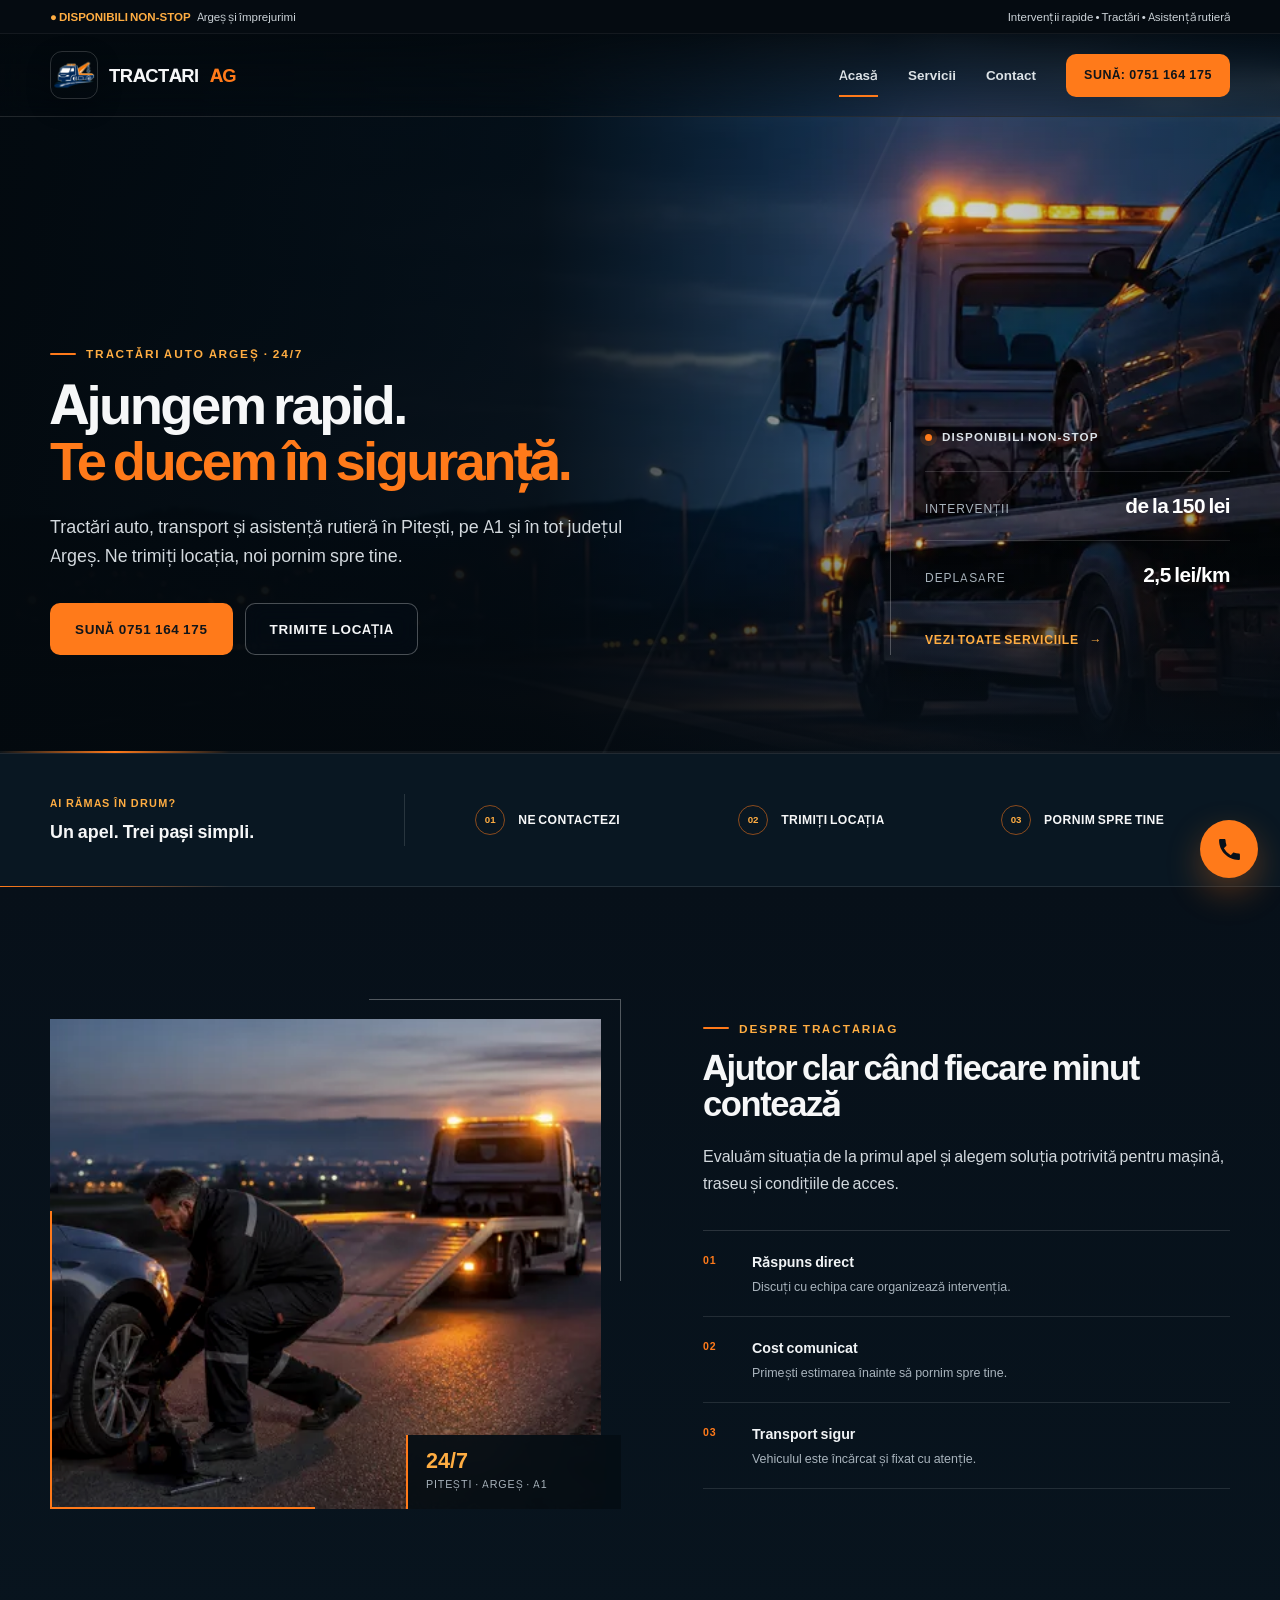
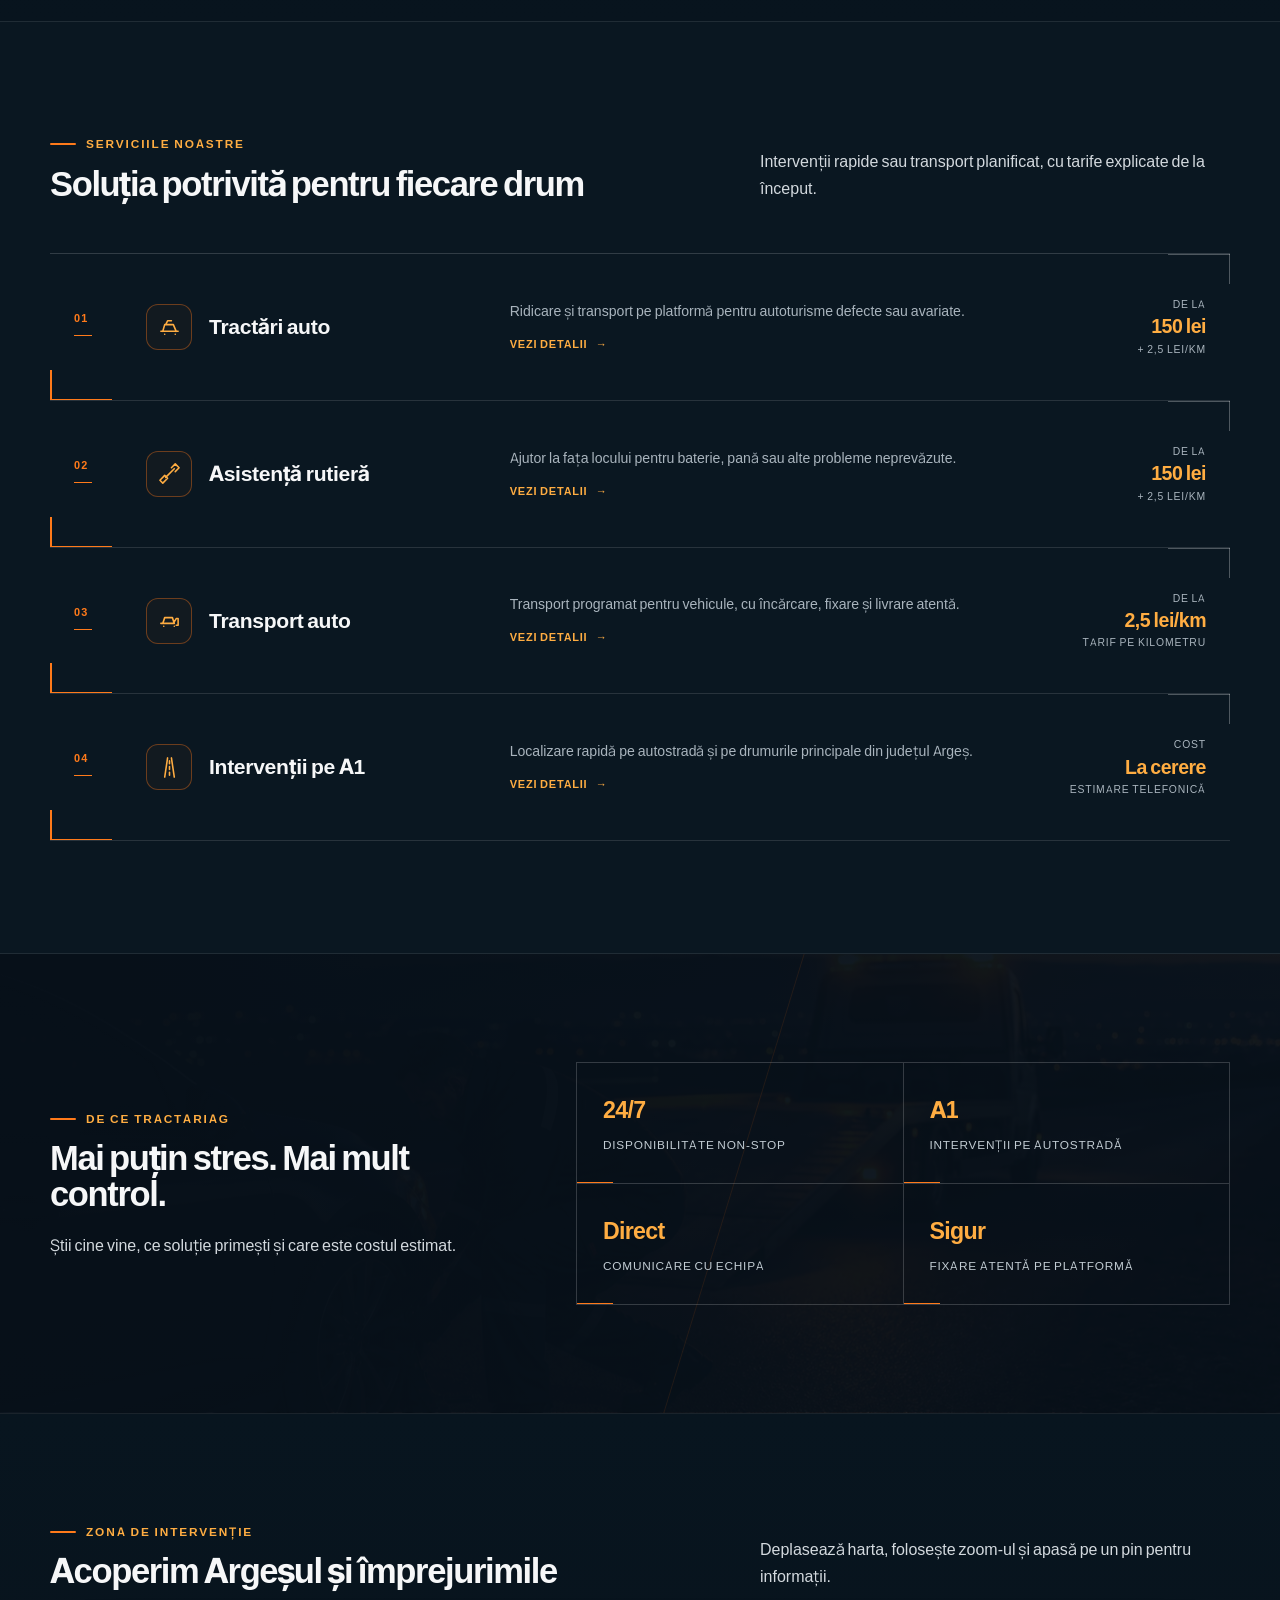
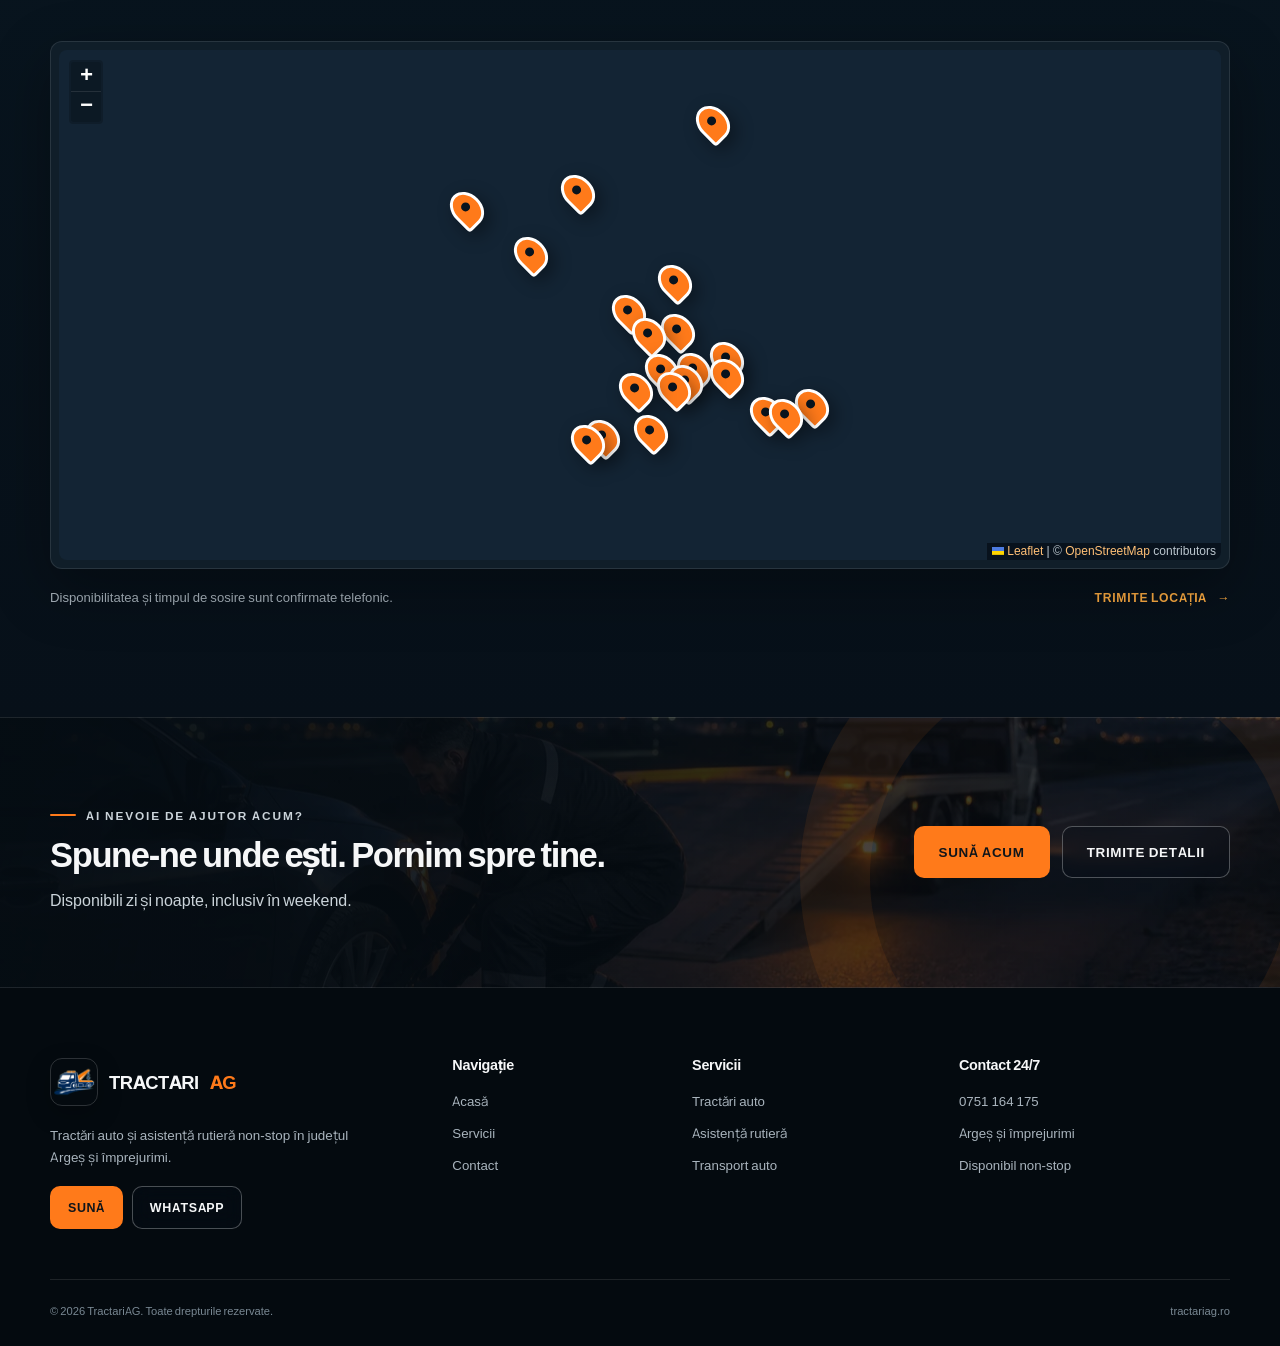
==== index.html @ c9291d50 "Improve favicon browser compatibility" ====
<!DOCTYPE html>
<html lang="ro">
  <head>
    <meta charset="utf-8" />
    <meta name="viewport" content="width=device-width,initial-scale=1" />
    <title>Tractări Auto Argeș 24/7 | TractariAG</title>
    <meta
      name="description"
      content="Tractări auto și asistență rutieră 24/7 în Pitești, județul Argeș și pe A1. Sună direct la 0751 164 175 pentru intervenție rapidă."
    />
    <link rel="canonical" href="https://tractariag.ro/" />
    <meta name="theme-color" content="#071019" />
    <meta property="og:type" content="website" />
    <meta property="og:locale" content="ro_RO" />
    <meta
      property="og:title"
      content="TractariAG — Tractări auto în Argeș, 24/7"
    />
    <meta
      property="og:description"
      content="Asistență rutieră, tractări și transport auto în Argeș și împrejurimi."
    />
    <meta property="og:url" content="https://tractariag.ro/" />
    <meta
      property="og:image"
      content="https://tractariag.ro/assets/images/hero.webp"
    />
    <link rel="icon" href="./logo/favicon.ico?v=20260807" type="image/x-icon" sizes="any" />
    <link rel="shortcut icon" href="./logo/favicon.ico?v=20260807" type="image/x-icon" />
    <link rel="icon" href="./logo/favicon-96x96.png?v=20260807" type="image/png" sizes="96x96" />
    <link rel="apple-touch-icon" href="./logo/apple-touch-icon.png?v=20260807" sizes="180x180" />
    <link rel="manifest" href="logo/site.webmanifest" />
    <link
      rel="preload"
      as="image"
    href="assets/images/hero.webp"
    media="(min-width: 861px)"
    type="image/webp"
  />
  <link rel="preload" as="image" href="assets/images/hero-960.webp" media="(max-width: 860px)" type="image/webp" />
    <link rel="stylesheet" href="assets/vendor/leaflet.css" />
    <link rel="stylesheet" href="assets/css/style.min.css?v=20260807-2" />
    <script type="application/ld+json">
      {
        "@context": "https://schema.org",
        "@type": "LocalBusiness",
        "name": "TractariAG",
        "url": "https://tractariag.ro/",
        "logo": {
          "@type": "ImageObject",
          "url": "https://tractariag.ro/logo/web-app-manifest-512x512.png",
          "contentUrl": "https://tractariag.ro/logo/web-app-manifest-512x512.png",
          "width": 512,
          "height": 512
        },
        "telephone": "+40751164175",
        "image": "https://tractariag.ro/assets/images/hero.webp",
        "description": "Servicii de tractări auto și asistență rutieră disponibile non-stop în județul Argeș și împrejurimi.",
        "areaServed": [
          { "@type": "AdministrativeArea", "name": "Județul Argeș" },
          { "@type": "City", "name": "Pitești" }
        ],
        "openingHours": "Mo-Su 00:00-23:59",
        "priceRange": "lei-lei lei"
      }
    </script>
  </head>
  <body class="home-redesign">
    <a class="skip-link" href="#main">Sari la conținut</a>
    <div class="topbar">
      <div class="container">
        <span
          ><strong>● DISPONIBILI NON-STOP</strong> &nbsp; Argeș și
          împrejurimi</span
        ><span class="topbar-extra"
          >Intervenții rapide • Tractări • Asistență rutieră</span
        >
      </div>
    </div>
    <header class="site-header">
      <div class="container header-inner">
        <a class="brand" href="index.html" aria-label="TractariAG - Acasă"
          ><img class="brand-logo" src="logo/favicon-96x96.png" alt="" width="48" height="48" />Tractari<span class="accent">AG</span></a
        >
        <button
          class="menu-toggle"
          type="button"
          aria-label="Deschide meniul"
          aria-controls="main-nav"
          aria-expanded="false"
        >
          <span></span><span></span><span></span>
        </button>
        <nav class="site-nav" id="main-nav" aria-label="Navigație principală">
          <div class="mobile-nav-intro"><span>Meniu principal</span><strong><i></i> Disponibili 24/7</strong></div>
          <a class="nav-link" href="index.html" aria-current="page"><span class="nav-index">01</span><span class="nav-copy"><span class="nav-label">Acasă</span><small>Intervenție rapidă, non-stop</small></span><span class="nav-arrow" aria-hidden="true">→</span></a
          ><a class="nav-link" href="servicii.html"><span class="nav-index">02</span><span class="nav-copy"><span class="nav-label">Servicii</span><small>Tractare, asistență și transport</small></span><span class="nav-arrow" aria-hidden="true">→</span></a
          ><a class="nav-link" href="contact.html"><span class="nav-index">03</span><span class="nav-copy"><span class="nav-label">Contact</span><small>Apel direct sau WhatsApp</small></span><span class="nav-arrow" aria-hidden="true">→</span></a
          ><a class="btn btn-small" href="tel:+40751164175"
            >Sună: 0751&nbsp;164&nbsp;175</a
          >
        </nav>
      </div>
    </header>
    <main id="main">
      <section class="home-hero">
        <div class="container home-hero-grid">
          <div class="home-hero-copy" data-reveal>
            <p class="eyebrow">Tractări auto Argeș · 24/7</p>
            <h1>Ajungem rapid. <span>Te ducem în siguranță.</span></h1>
            <p class="lead">
              Tractări auto, transport și asistență rutieră în Pitești, pe A1
              și în tot județul Argeș. Ne trimiți locația, noi pornim spre tine.
            </p>
            <div class="hero-actions">
              <a class="btn" href="tel:+40751164175">Sună 0751 164 175</a>
              <a
                class="btn btn-outline"
                href="https://wa.me/40751164175?text=Bun%C4%83%20ziua%2C%20am%20nevoie%20de%20asisten%C8%9B%C4%83%20rutier%C4%83."
                target="_blank"
                rel="noopener"
                >Trimite locația</a
              >
            </div>
          </div>
          <aside class="home-hero-aside" aria-label="Disponibilitate și tarife" data-reveal>
            <p class="svc-live"><span></span>Disponibili non-stop</p>
            <div class="svc-hero-rate"><span>Intervenții</span><strong>de la 150 lei</strong></div>
            <div class="svc-hero-rate"><span>Deplasare</span><strong>2,5 lei/km</strong></div>
            <a class="svc-location-link" href="servicii.html">Vezi toate serviciile <span aria-hidden="true">→</span></a>
          </aside>
        </div>
        <div class="svc-hero-track" aria-hidden="true"><span></span></div>
      </section>

      <section class="home-flow" aria-label="Cum soliciți intervenția">
        <div class="container home-flow-grid" data-reveal>
          <div class="home-flow-intro"><span>Ai rămas în drum?</span><strong>Un apel. Trei pași simpli.</strong></div>
          <ol>
            <li><span>01</span><strong>Ne contactezi</strong></li>
            <li><span>02</span><strong>Trimiți locația</strong></li>
            <li><span>03</span><strong>Pornim spre tine</strong></li>
          </ol>
        </div>
      </section>

      <section class="section home-intro" aria-labelledby="home-intro-title">
        <div class="container home-intro-grid">
          <figure class="home-intro-media" data-reveal>
            <picture>
              <source media="(max-width:700px)" srcset="assets/images/asistenta-640.webp" />
              <img src="assets/images/asistenta.webp" alt="Intervenție de asistență rutieră lângă o platformă auto" width="1280" height="720" loading="lazy" />
            </picture>
            <figcaption><strong>24/7</strong><span>Pitești · Argeș · A1</span></figcaption>
          </figure>
          <div class="home-intro-copy" data-reveal>
            <p class="eyebrow">Despre TractariAG</p>
            <h2 id="home-intro-title">Ajutor clar când fiecare minut contează</h2>
            <p class="lead">
              Evaluăm situația de la primul apel și alegem soluția potrivită
              pentru mașină, traseu și condițiile de acces.
            </p>
            <ul class="home-benefits">
              <li><span>01</span><p><strong>Răspuns direct</strong>Discuți cu echipa care organizează intervenția.</p></li>
              <li><span>02</span><p><strong>Cost comunicat</strong>Primești estimarea înainte să pornim spre tine.</p></li>
              <li><span>03</span><p><strong>Transport sigur</strong>Vehiculul este încărcat și fixat cu atenție.</p></li>
            </ul>
          </div>
        </div>
      </section>

      <section class="section home-services" aria-labelledby="home-services-title">
        <div class="container">
          <header class="svc-section-head" data-reveal>
            <div><p class="eyebrow">Serviciile noastre</p><h2 id="home-services-title">Soluția potrivită pentru fiecare drum</h2></div>
            <p class="lead">Intervenții rapide sau transport planificat, cu tarife explicate de la început.</p>
          </header>
          <div class="svc-list">
            <article class="svc-item home-service-item" data-reveal>
              <span class="svc-index">01</span>
              <div class="svc-title"><span class="svc-icon" aria-hidden="true"><svg viewBox="0 0 24 24"><path d="M3 16h18M5 16l2-7h9l3 7M8 9l2-4h4M7 19h.01M18 19h.01" /></svg></span><h3>Tractări auto</h3></div>
              <div class="svc-details"><p>Ridicare și transport pe platformă pentru autoturisme defecte sau avariate.</p><a class="home-service-link" href="servicii.html#tractari">Vezi detalii <span aria-hidden="true">→</span></a></div>
              <div class="svc-price"><span>de la</span><strong>150 lei</strong><small>+ 2,5 lei/km</small></div>
            </article>
            <article class="svc-item home-service-item" data-reveal>
              <span class="svc-index">02</span>
              <div class="svc-title"><span class="svc-icon" aria-hidden="true"><svg viewBox="0 0 24 24"><path d="m14 6 4-4 4 4-4 4M17 7 8 16M7 14l3 3-5 5-3-3 5-5Z" /></svg></span><h3>Asistență rutieră</h3></div>
              <div class="svc-details"><p>Ajutor la fața locului pentru baterie, pană sau alte probleme neprevăzute.</p><a class="home-service-link" href="servicii.html#asistenta">Vezi detalii <span aria-hidden="true">→</span></a></div>
              <div class="svc-price"><span>de la</span><strong>150 lei</strong><small>+ 2,5 lei/km</small></div>
            </article>
            <article class="svc-item home-service-item" data-reveal>
              <span class="svc-index">03</span>
              <div class="svc-title"><span class="svc-icon" aria-hidden="true"><svg viewBox="0 0 24 24"><path d="M3 15h13l3-5h2v7h-2M6 18h.01M17 18h.01M5 15l2-6h8l2 6" /></svg></span><h3>Transport auto</h3></div>
              <div class="svc-details"><p>Transport programat pentru vehicule, cu încărcare, fixare și livrare atentă.</p><a class="home-service-link" href="servicii.html#transport">Vezi detalii <span aria-hidden="true">→</span></a></div>
              <div class="svc-price"><span>de la</span><strong>2,5 lei/km</strong><small>tarif pe kilometru</small></div>
            </article>
            <article class="svc-item home-service-item" data-reveal>
              <span class="svc-index">04</span>
              <div class="svc-title"><span class="svc-icon" aria-hidden="true"><svg viewBox="0 0 24 24"><path d="M7 22 10 2M17 22 14 2M12 5v3M12 11v3M12 17v3" /></svg></span><h3>Intervenții pe A1</h3></div>
              <div class="svc-details"><p>Localizare rapidă pe autostradă și pe drumurile principale din județul Argeș.</p><a class="home-service-link" href="servicii.html">Vezi detalii <span aria-hidden="true">→</span></a></div>
              <div class="svc-price"><span>cost</span><strong>La cerere</strong><small>estimare telefonică</small></div>
            </article>
          </div>
        </div>
      </section>

      <section class="section home-proof" aria-labelledby="home-proof-title">
        <div class="container home-proof-grid">
          <div data-reveal><p class="eyebrow">De ce TractariAG</p><h2 id="home-proof-title">Mai puțin stres. Mai mult control.</h2><p class="lead">Știi cine vine, ce soluție primești și care este costul estimat.</p></div>
          <dl class="home-proof-list" data-reveal>
            <div><dt>24/7</dt><dd>Disponibilitate non-stop</dd></div>
            <div><dt>A1</dt><dd>Intervenții pe autostradă</dd></div>
            <div><dt>Direct</dt><dd>Comunicare cu echipa</dd></div>
            <div><dt>Sigur</dt><dd>Fixare atentă pe platformă</dd></div>
          </dl>
        </div>
      </section>

      <section class="section home-map" aria-labelledby="home-map-title">
        <div class="container map-wrap">
          <header class="svc-section-head" data-reveal>
            <div><p class="eyebrow">Zona de intervenție</p><h2 id="home-map-title">Acoperim Argeșul și împrejurimile</h2></div>
            <p class="lead">Deplasează harta, folosește zoom-ul și apasă pe un pin pentru informații.</p>
          </header>
          <div class="map-shell" data-reveal><section id="service-map" aria-label="Hartă interactivă cu zonele de intervenție"></section></div>
          <div class="map-note"><span>Disponibilitatea și timpul de sosire sunt confirmate telefonic.</span><a class="svc-text-link" href="contact.html">Trimite locația <span aria-hidden="true">→</span></a></div>
        </div>
      </section>

      <section class="cta home-cta">
        <div class="container cta-inner">
          <div><p class="eyebrow">Ai nevoie de ajutor acum?</p><h2>Spune-ne unde ești. Pornim spre tine.</h2><p>Disponibili zi și noapte, inclusiv în weekend.</p></div>
          <div class="hero-actions"><a class="btn" href="tel:+40751164175">Sună acum</a><a class="btn btn-outline" href="contact.html">Trimite detalii</a></div>
        </div>
      </section>
    </main>
    <footer class="site-footer">
      <div class="container">
        <div class="footer-grid">
          <div class="footer-brand">
            <a class="brand" href="index.html"
              ><img class="brand-logo" src="logo/favicon-96x96.png" alt="" width="48" height="48" />Tractari<span class="accent">AG</span></a
            >
            <p>
              Tractări auto și asistență rutieră non-stop în județul Argeș și
              împrejurimi.
            </p>
            <div class="footer-actions">
              <a class="btn btn-small" href="tel:+40751164175">Sună</a
              ><a
                class="btn btn-small btn-outline"
                href="https://wa.me/40751164175"
                target="_blank"
                rel="noopener"
                >WhatsApp</a
              >
            </div>
          </div>
          <div>
            <h3 class="footer-title">Navigație</h3>
            <div class="footer-links">
              <a href="index.html">Acasă</a><a href="servicii.html">Servicii</a
              ><a href="contact.html">Contact</a>
            </div>
          </div>
          <div>
            <h3 class="footer-title">Servicii</h3>
            <div class="footer-links">
              <a href="servicii.html#tractari">Tractări auto</a
              ><a href="servicii.html#asistenta">Asistență rutieră</a
              ><a href="servicii.html#transport">Transport auto</a>
            </div>
          </div>
          <div>
            <h3 class="footer-title">Contact 24/7</h3>
            <div class="footer-links">
              <a href="tel:+40751164175">0751&nbsp;164&nbsp;175</a
              ><span>Argeș și împrejurimi</span><span>Disponibil non-stop</span>
            </div>
          </div>
        </div>
        <div class="footer-bottom">
          <span
            >© <span data-year></span> TractariAG. Toate drepturile
            rezervate.</span
          ><span>tractariag.ro</span>
        </div>
      </div>
    </footer>
    <a
      class="floating-call"
      href="tel:+40751164175"
      aria-label="Sună acum la TractariAG"
      ><svg viewBox="0 0 24 24" aria-hidden="true">
        <path
          d="M6.6 10.8a15.5 15.5 0 0 0 6.6 6.6l2.2-2.2c.3-.3.8-.4 1.2-.2 1.3.5 2.7.8 4.2.8.7 0 1.2.5 1.2 1.2v3.8c0 .7-.5 1.2-1.2 1.2C10.4 22 2 13.6 2 3.2 2 2.5 2.5 2 3.2 2H7c.7 0 1.2.5 1.2 1.2 0 1.5.3 2.9.8 4.2.1.4.1.9-.2 1.2l-2.2 2.2Z"
        /></svg
    ></a>
    <script src="assets/vendor/leaflet.js" defer></script>
    <script src="assets/js/main.min.js?v=20260807-2" defer></script>
    <script src="assets/js/map.min.js" defer></script>
  </body>
</html>
---- assets/css/style.min.css ----
@font-face{font-family:Manrope;src:url('../fonts/manrope-400.woff2') format('woff2');font-weight:400;font-style:normal;font-display:swap}@font-face{font-family:Manrope;src:url('../fonts/manrope-600.woff2') format('woff2');font-weight:600;font-style:normal;font-display:swap}@font-face{font-family:Manrope;src:url('../fonts/manrope-700.woff2') format('woff2');font-weight:700;font-style:normal;font-display:swap}@font-face{font-family:'Barlow Condensed';src:url('../fonts/barlow-condensed-700.woff2') format('woff2');font-weight:700;font-style:normal;font-display:swap}@font-face{font-family:Archivo;src:url('../fonts/archivo-700.woff2') format('woff2');font-weight:700;font-style:normal;font-display:swap}@font-face{font-family:'Inter Tight';src:url('../fonts/inter-tight-700.woff2') format('woff2');font-weight:700;font-style:normal;font-display:swap}:root{--bg:#071019;--bg-soft:#0b1722;--surface:#101f2c;--surface-2:#142837;--text:#f6f7f8;--muted:#a9b4bd;--line:rgba(255,255,255,.1);--accent:#ff7a1a;--accent-2:#ffad42;--success:#34c782;--shadow:0 20px 60px rgba(0,0,0,.32);--radius:18px;--container:min(1180px,calc(100% - 40px))}*{box-sizing:border-box}html{scroll-behavior:smooth}body{margin:0;background:var(--bg);color:var(--text);font-family:Manrope,Arial,sans-serif;line-height:1.65;-webkit-font-smoothing:antialiased;overflow-x:hidden}::selection{background:var(--accent);color:#090b0d}body::before{content:"";position:fixed;inset:0;pointer-events:none;z-index:-1;background:radial-gradient(circle at 15% 15%,rgba(255,122,26,.055),transparent 27%),radial-gradient(circle at 85% 50%,rgba(30,112,164,.08),transparent 30%)}img{max-width:100%;display:block}a{color:inherit;text-decoration:none}button,input,select,textarea{font:inherit}a,button{-webkit-tap-highlight-color:transparent}:focus-visible{outline:3px solid var(--accent-2);outline-offset:4px}.skip-link{position:fixed;top:10px;left:10px;z-index:1000;background:var(--accent);color:#081019;padding:10px 16px;border-radius:8px;transform:translateY(-150%)}.skip-link:focus{transform:none}.container{width:var(--container);margin-inline:auto}.eyebrow{display:flex;align-items:center;gap:10px;color:var(--accent-2);font-size:.74rem;font-weight:700;letter-spacing:.16em;text-transform:uppercase;margin:0 0 12px}.eyebrow::before{content:"";width:26px;height:2px;background:var(--accent);border-radius:2px}h1,h2,h3{font-family:'Inter Tight',Manrope,Arial,sans-serif;text-transform:uppercase;line-height:1.03;letter-spacing:-.04em;margin:0;font-weight:700}h1{font-size:clamp(2.15rem,3.7vw,3.65rem);max-width:760px}h2{font-size:clamp(1.65rem,2.7vw,2.5rem)}h3{font-size:clamp(1.08rem,1.4vw,1.3rem);letter-spacing:-.015em}p{margin:0}.lead{font-size:clamp(1rem,1.4vw,1.16rem);color:#d3d9de;max-width:660px}.muted{color:var(--muted)}.accent{color:var(--accent)}.mt-20{margin-top:20px}.mt-22{margin-top:22px}.form-heading{font-size:1.9rem;margin-bottom:28px}.section{padding:108px 0;position:relative}.section.alt{background:linear-gradient(180deg,rgba(255,255,255,.025),rgba(255,255,255,.012));border-block:1px solid var(--line)}.section-head{display:flex;align-items:end;justify-content:space-between;gap:40px;margin-bottom:48px}.section-head .lead{max-width:480px}.btn{display:inline-flex;align-items:center;justify-content:center;gap:10px;min-height:52px;padding:0 24px;border:1px solid transparent;border-radius:10px;background:var(--accent);color:#10151a;font-size:.84rem;font-weight:800;text-transform:uppercase;letter-spacing:.05em;cursor:pointer;transition:transform .25s,box-shadow .25s,background .25s}.btn:hover{transform:translateY(-2px);background:#ff913e;box-shadow:0 13px 34px rgba(255,122,26,.2)}.btn-outline{background:rgba(7,16,25,.36);border-color:rgba(255,255,255,.28);color:var(--text);backdrop-filter:blur(10px)}.btn-outline:hover{background:rgba(255,255,255,.08);box-shadow:none}.btn-small{min-height:43px;padding:0 17px;font-size:.78rem}.topbar{height:34px;background:#050b11;border-bottom:1px solid rgba(255,255,255,.06);font-size:.72rem;color:#ccd3d8}.topbar .container{height:100%;display:flex;align-items:center;justify-content:space-between}.topbar strong{color:var(--accent-2)}.site-header{position:absolute;top:34px;left:0;right:0;z-index:100;border-bottom:1px solid rgba(255,255,255,.12);background:linear-gradient(180deg,rgba(3,9,14,.88),rgba(3,9,14,.3));backdrop-filter:blur(12px)}.site-header.is-scrolled{position:fixed;top:0;background:rgba(5,12,18,.95);box-shadow:0 12px 38px rgba(0,0,0,.3);animation:headerIn .25s ease both}@keyframes headerIn{from{transform:translateY(-12px);opacity:.7}to{transform:none;opacity:1}}.header-inner{height:82px;display:flex;align-items:center;justify-content:space-between;gap:24px}.brand{display:flex;align-items:center;gap:11px;font-family:'Inter Tight',Manrope,Arial,sans-serif;font-size:1.15rem;font-weight:700;letter-spacing:-.025em;text-transform:uppercase}.brand-logo{flex:0 0 48px;width:48px;height:48px;display:block;object-fit:cover;border:1px solid rgba(255,255,255,.16);border-radius:12px;box-shadow:0 8px 24px rgba(0,0,0,.24)}.site-nav{display:flex;align-items:center;gap:30px}.mobile-nav-intro,.nav-arrow,.nav-copy small,.nav-index{display:none}.site-nav>a:not(.btn){position:relative;color:#dce2e6;font-size:.84rem;font-weight:600}.site-nav>a:not(.btn)::after{content:"";position:absolute;left:0;right:100%;bottom:-11px;height:2px;background:var(--accent);transition:right .25s}.site-nav>a:hover::after,.site-nav>a[aria-current=page]::after{right:0}.menu-toggle{display:none;width:46px;height:46px;padding:0;border:1px solid var(--line);border-radius:12px;background:rgba(255,255,255,.04);cursor:pointer}.menu-toggle span{display:block;width:21px;height:2px;margin:5px auto;background:#fff;transition:.25s}.hero{min-height:760px;display:flex;align-items:center;padding:174px 0 100px;position:relative;isolation:isolate;background:#071019}.hero::before{content:"";position:absolute;inset:0;z-index:-2;background-image:linear-gradient(90deg,rgba(3,9,14,.98) 0,rgba(3,9,14,.84) 38%,rgba(3,9,14,.18) 74%,rgba(3,9,14,.5) 100%),linear-gradient(0deg,#071019 0,transparent 24%),image-set(url('../images/hero-960.webp') 1x,url('../images/hero.webp') 2x);background-size:cover;background-position:center}.hero::after{content:"";position:absolute;width:260px;height:260px;border:1px solid rgba(255,122,26,.09);border-radius:50%;left:-170px;top:230px;z-index:-1}@keyframes scanLine{0%,100%{transform:translateX(-24px);opacity:.25}50%{transform:translateX(24px);opacity:.75}}@keyframes slowPulse{50%{transform:scale(1.08);opacity:.6}}.hero-content{max-width:790px}.hero h1 span{display:block;color:var(--accent)}.hero .lead{margin:24px 0 32px}.hero-actions{display:flex;flex-wrap:wrap;gap:12px}.hero-facts{display:grid;grid-template-columns:repeat(3,max-content);gap:42px;margin-top:56px;padding-top:27px;border-top:1px solid rgba(255,255,255,.18)}.hero-fact strong{display:block;font-family:'Inter Tight',Manrope,Arial,sans-serif;font-size:1.3rem;line-height:1;color:#fff;font-weight:700;letter-spacing:-.03em}.hero-fact span{font-size:.73rem;color:var(--muted);text-transform:uppercase;letter-spacing:.08em}.floating-call{position:fixed;right:22px;bottom:22px;z-index:90;width:58px;height:58px;display:grid;place-items:center;padding:0;border-radius:50%;background:var(--accent);color:#071019;box-shadow:0 14px 35px rgba(255,122,26,.32);animation:callPulse 2.8s infinite}.floating-call::after{display:none}.floating-call svg{width:25px;fill:currentColor}@keyframes callPulse{0%,100%{box-shadow:0 14px 35px rgba(255,122,26,.37),0 0 0 0 rgba(255,122,26,.3)}50%{box-shadow:0 14px 35px rgba(255,122,26,.37),0 0 0 13px rgba(255,122,26,0)}}.quick-bar{position:relative;margin-top:-55px;z-index:5}.quick-grid{display:grid;grid-template-columns:1.25fr 1fr 1fr 1fr;background:var(--surface);border:1px solid var(--line);border-radius:var(--radius);box-shadow:var(--shadow);overflow:hidden}.quick-intro{padding:28px;background:linear-gradient(135deg,var(--accent),#ff9f3a);color:#0b1218}.quick-intro h2{font-size:1.35rem}.quick-intro p{font-size:.8rem;margin-top:5px;font-weight:600}.quick-item{padding:27px;border-left:1px solid var(--line);transition:background .25s}.quick-item:hover{background:rgba(255,255,255,.025)}.quick-item span{display:block;color:var(--accent-2);font-size:.72rem;font-weight:700;text-transform:uppercase;letter-spacing:.1em;margin-bottom:7px}.quick-item strong{font-size:.91rem}.split{display:grid;grid-template-columns:1fr 1fr;gap:70px;align-items:center}.media-frame{position:relative;border-radius:var(--radius);overflow:hidden;box-shadow:var(--shadow);border:1px solid var(--line)}.media-frame::after{content:"";position:absolute;inset:0;border:1px solid rgba(255,255,255,.08);border-radius:inherit;pointer-events:none}.media-frame img{width:100%;height:auto;aspect-ratio:3/2;object-fit:cover;transition:transform .8s ease}.media-frame:hover img{transform:scale(1.035)}.media-badge{position:absolute;right:18px;bottom:18px;padding:15px 18px;border-radius:13px;background:rgba(7,16,25,.9);border:1px solid var(--line);backdrop-filter:blur(10px)}.media-badge strong{display:block;color:var(--accent);font-size:1.4rem}.media-badge span{font-size:.72rem;color:var(--muted)}.feature-list{display:grid;gap:14px;margin:30px 0}.feature{display:flex;align-items:flex-start;gap:13px;color:#d8dfe3}.feature-icon{flex:0 0 28px;height:28px;display:grid;place-items:center;border-radius:8px;background:rgba(255,122,26,.13);color:var(--accent);font-weight:800}.cards{display:grid;grid-template-columns:1fr;gap:0;border-top:1px solid var(--line)}.card{position:relative;display:grid;grid-template-columns:56px minmax(180px,.7fr) 1fr auto;align-items:center;gap:24px;padding:28px 0;border:0;border-bottom:1px solid var(--line);border-radius:0;background:0 0;transition:border-color .45s cubic-bezier(.22,1,.36,1);overflow:visible}.card::before{content:"";position:absolute;left:0;right:auto;bottom:-1px;width:0;height:1px;background:linear-gradient(90deg,var(--accent),rgba(255,122,26,.12),transparent);transition:width .55s cubic-bezier(.22,1,.36,1)}.card::after{display:none}.card h3,.card-link{transition:color .4s cubic-bezier(.22,1,.36,1),transform .4s cubic-bezier(.22,1,.36,1)}.card-icon{width:46px;height:46px;display:grid;place-items:center;margin:0;border:1px solid rgba(255,122,26,.35);border-radius:50%;color:var(--accent);font-size:.76rem;font-weight:800;letter-spacing:.06em;transition:color .45s cubic-bezier(.22,1,.36,1),border-color .45s cubic-bezier(.22,1,.36,1),background .45s cubic-bezier(.22,1,.36,1),box-shadow .45s cubic-bezier(.22,1,.36,1),transform .45s cubic-bezier(.22,1,.36,1)}.card p{color:var(--muted);font-size:.9rem;margin:0;max-width:560px}.card-link{display:inline-flex;margin:0;color:var(--accent-2);font-size:.76rem;font-weight:700;text-transform:uppercase;letter-spacing:.07em;white-space:nowrap}.trust-grid{display:grid;grid-template-columns:repeat(4,1fr);gap:1px;background:var(--line);border:1px solid var(--line);border-radius:var(--radius);overflow:hidden}.trust-item{padding:35px 26px;background:var(--bg-soft)}.trust-item strong{font-family:'Inter Tight',Manrope,Arial,sans-serif;font-size:1.6rem;color:var(--accent);line-height:1;font-weight:700;letter-spacing:-.035em}.trust-item span{display:block;margin-top:8px;font-size:.76rem;text-transform:uppercase;color:#dce1e5;letter-spacing:.07em}.map-wrap{position:relative}.map-shell{position:relative;padding:10px;background:#101e29;border:1px solid var(--line);border-radius:var(--radius);box-shadow:var(--shadow);overflow:hidden}#service-map{height:510px;border-radius:15px;background:#132434;z-index:1}.leaflet-container{cursor:grab}.leaflet-container.leaflet-dragging{cursor:grabbing}.leaflet-tile-pane{filter:grayscale(.35) invert(.86) hue-rotate(170deg) brightness(.7) contrast(1.25)}.leaflet-control-attribution{background:rgba(7,16,25,.85)!important;color:#bcc7cf!important}.leaflet-control-attribution a{color:#ffc077!important}.leaflet-bar a{background:#0c1924!important;color:#fff!important;border-color:var(--line)!important}.leaflet-bar a:hover{background:#183044!important}.custom-map-marker{background:0 0;border:0}.custom-map-marker span{display:block;width:30px;height:38px;background:var(--accent);border:3px solid #fff;border-radius:50% 50% 50% 4px;transform:rotate(-45deg);box-shadow:0 8px 18px rgba(0,0,0,.4)}.custom-map-marker span::after{content:"";position:absolute;width:9px;height:9px;border-radius:50%;background:#09141e;left:8px;top:9px}.leaflet-popup-content-wrapper,.leaflet-popup-tip{background:#0c1924;color:#fff}.leaflet-popup-content{min-width:170px;margin:16px}.leaflet-popup-content strong{display:block;font-family:'Inter Tight',Manrope,Arial,sans-serif;font-size:1rem;text-transform:uppercase;font-weight:700}.leaflet-popup-content span{display:block;color:#aebac3;font-size:.76rem;line-height:1.45;margin:5px 0 12px}.leaflet-popup-content a{display:inline-flex;padding:7px 11px;border-radius:7px;background:var(--accent);color:#0a1117;font-size:.72rem;font-weight:800;text-transform:uppercase}.map-note{display:flex;align-items:center;justify-content:space-between;gap:20px;margin-top:20px;color:var(--muted);font-size:.82rem}.cta{padding:74px 0;position:relative;overflow:hidden;background:linear-gradient(100deg,rgba(5,12,18,.98),rgba(5,12,18,.7)),url('../images/asistenta.webp') center 52%/cover;border-block:1px solid var(--line)}.cta::after{content:"";position:absolute;inset:auto -80px -170px auto;width:420px;height:420px;border:70px solid rgba(255,122,26,.08);border-radius:50%}.cta-inner{position:relative;z-index:1;display:flex;align-items:center;justify-content:space-between;gap:40px}.cta h2{max-width:650px}.cta p{margin-top:14px;color:#cbd4da}.page-hero{padding:190px 0 86px;position:relative;overflow:hidden;background:linear-gradient(120deg,#071019,#102637);border-bottom:1px solid var(--line)}.page-hero::before{display:none}.page-hero::after{content:"";position:absolute;right:-80px;top:-170px;width:520px;height:520px;border-radius:50%;border:90px solid rgba(255,122,26,.035)}.page-hero h1{font-size:clamp(2.05rem,3.5vw,3.2rem)}.page-hero .lead{margin-top:20px}.breadcrumbs{display:flex;gap:9px;align-items:center;font-size:.74rem;text-transform:uppercase;letter-spacing:.08em;color:var(--muted);margin-bottom:25px}.breadcrumbs a{color:var(--accent-2)}.service-row{display:grid;grid-template-columns:1fr 1.15fr;gap:42px;padding:34px 0;border-top:1px solid var(--line);align-items:start}.service-number{font-family:'Inter Tight',Manrope,Arial,sans-serif;color:var(--accent);font-size:.85rem;font-weight:700}.service-row h3{font-size:1.45rem;margin-top:8px}.service-copy p{color:var(--muted)}.price{display:flex;justify-content:space-between;align-items:center;gap:20px;margin-top:18px;padding-top:18px;border-top:1px solid var(--line);font-size:.8rem;color:#dce3e7}.price strong{font-size:1.15rem;color:var(--accent-2)}.notice{padding:18px 20px;border-radius:13px;background:rgba(255,122,26,.09);border:1px solid rgba(255,122,26,.22);font-size:.82rem;color:#e8d5c6;margin-top:28px}.steps{display:grid;grid-template-columns:repeat(3,1fr);gap:20px;counter-reset:steps}.step{padding:30px;border:1px solid var(--line);border-radius:18px;background:var(--surface);counter-increment:steps}.step::before{content:"0" counter(steps);font-family:'Inter Tight',Manrope,Arial,sans-serif;font-size:2rem;color:var(--accent);font-weight:700}.step h3{margin:15px 0 10px}.step p{color:var(--muted);font-size:.88rem}.services-redesign h1,.services-redesign h2,.services-redesign h3{text-transform:none}.svc-hero{position:relative;isolation:isolate;min-height:680px;display:flex;align-items:flex-end;padding:190px 0 96px;overflow:hidden;border-bottom:1px solid rgba(255,255,255,.11);background:#071019}.svc-hero::before{content:"";position:absolute;z-index:-2;inset:0;background-image:linear-gradient(90deg,rgba(3,10,16,.98) 0,rgba(3,10,16,.9) 43%,rgba(3,10,16,.32) 75%,rgba(3,10,16,.58) 100%),linear-gradient(0deg,#071019 0,transparent 32%),url('../images/asistenta.webp');background-size:cover;background-position:center 54%}.svc-hero::after{content:"";position:absolute;z-index:-1;inset:0;background:linear-gradient(115deg,transparent 56%,rgba(255,255,255,.035) 56.1%,transparent 56.35%);pointer-events:none}.svc-hero-grid{display:grid;grid-template-columns:minmax(0,1fr) 340px;gap:92px;align-items:end}.svc-hero-copy h1{max-width:680px;font-size:clamp(2.35rem,4.2vw,3.55rem);letter-spacing:-.045em}.svc-hero-copy .lead{max-width:620px;margin:24px 0 32px}.svc-hero-aside{padding:6px 0 4px 34px;border-left:1px solid rgba(255,255,255,.25)}.svc-live{display:flex;align-items:center;gap:10px;margin-bottom:24px;color:#dce3e8;font-size:.73rem;font-weight:700;letter-spacing:.1em;text-transform:uppercase}.svc-live span{width:7px;height:7px;border-radius:50%;background:var(--accent);box-shadow:0 0 0 5px rgba(255,122,26,.12);animation:svcPulse 2.8s ease-in-out infinite}.svc-hero-rate{display:flex;justify-content:space-between;align-items:baseline;gap:18px;padding:17px 0;border-top:1px solid rgba(255,255,255,.14)}.svc-hero-rate span{color:var(--muted);font-size:.75rem;text-transform:uppercase;letter-spacing:.08em}.svc-hero-rate strong{font-family:'Inter Tight',Manrope,Arial,sans-serif;color:#fff;font-size:1.3rem;letter-spacing:-.025em}.svc-location-link,.svc-text-link{display:inline-flex;align-items:center;gap:10px;margin-top:20px;color:var(--accent-2);font-size:.76rem;font-weight:800;letter-spacing:.06em;text-transform:uppercase}.svc-location-link span,.svc-text-link span{transition:transform .35s cubic-bezier(.22,1,.36,1)}.svc-hero-track{position:absolute;left:0;right:0;bottom:0;height:2px;overflow:hidden;background:rgba(255,255,255,.05)}.svc-hero-track span{display:block;width:18%;height:100%;background:linear-gradient(90deg,transparent,var(--accent),transparent);animation:svcTrack 8s ease-in-out infinite}@keyframes svcPulse{50%{box-shadow:0 0 0 9px rgba(255,122,26,0)}}@keyframes svcTrack{0%{transform:translateX(-100%);opacity:0}15%,80%{opacity:.8}100%{transform:translateX(650%);opacity:0}}.svc-services{padding-block:112px;background:linear-gradient(180deg,#071019,#08151f)}.svc-section-head{display:flex;align-items:flex-end;justify-content:space-between;gap:70px;margin-bottom:52px}.svc-section-head>div{max-width:600px}.svc-section-head .lead{max-width:470px;font-size:1rem}.svc-list{border-top:1px solid rgba(255,255,255,.16)}.svc-item{position:relative;isolation:isolate;display:grid;grid-template-columns:42px minmax(225px,.8fr) minmax(300px,1.25fr) 145px;gap:30px;align-items:center;padding:42px 24px;border-bottom:1px solid rgba(255,255,255,.12);overflow:hidden;background-image:linear-gradient(var(--accent),var(--accent)),linear-gradient(var(--accent),var(--accent)),linear-gradient(rgba(255,255,255,.28),rgba(255,255,255,.28)),linear-gradient(rgba(255,255,255,.28),rgba(255,255,255,.28));background-repeat:no-repeat;background-position:left bottom,left bottom,right top,right top;background-size:2px 30px,62px 1px,1px 30px,62px 1px;transition:border-color .4s ease,background-size .55s cubic-bezier(.22,1,.36,1)}.svc-item::before{content:"";position:absolute;z-index:-1;inset:1px 0;background:linear-gradient(90deg,rgba(255,122,26,.055),rgba(255,122,26,.012) 53%,transparent);opacity:0;transition:opacity .5s cubic-bezier(.22,1,.36,1)}.svc-item::after{content:"";position:absolute;left:0;bottom:-1px;width:100%;height:1px;background:linear-gradient(90deg,var(--accent),rgba(255,122,26,.2),transparent 72%);transform:scaleX(.08);transform-origin:left;opacity:.45;transition:transform .65s cubic-bezier(.22,1,.36,1),opacity .4s}.svc-index{align-self:start;padding-top:13px;color:var(--accent);font-size:.68rem;font-weight:800;letter-spacing:.12em}.svc-index::after{content:"";display:block;width:18px;height:1px;margin-top:8px;background:var(--accent);transform-origin:left;animation:svcDash 4.8s ease-in-out infinite}.svc-item:nth-child(2) .svc-index::after{animation-delay:-1.2s}.svc-item:nth-child(3) .svc-index::after{animation-delay:-2.4s}.svc-item:nth-child(4) .svc-index::after{animation-delay:-3.6s}@keyframes svcDash{0%,100%{transform:scaleX(.55);opacity:.45}50%{transform:scaleX(1);opacity:1}}.svc-title{display:flex;align-items:center;gap:17px}.svc-title h3{font-size:clamp(1.15rem,1.65vw,1.45rem);line-height:1.12;transition:color .4s ease}.svc-icon{flex:0 0 46px;width:46px;height:46px;display:grid;place-items:center;border:1px solid rgba(255,122,26,.38);border-radius:12px;color:var(--accent-2);background:rgba(255,122,26,.035);transition:color .45s ease,border-color .45s ease,background .45s ease,transform .45s cubic-bezier(.22,1,.36,1)}.svc-icon svg{width:23px;height:23px;fill:none;stroke:currentColor;stroke-width:1.65;stroke-linecap:round;stroke-linejoin:round}.svc-details p{max-width:560px;color:var(--muted);font-size:.88rem;line-height:1.7}.svc-details ul{display:flex;flex-wrap:wrap;gap:8px 22px;margin:13px 0 0;padding:0;list-style:none}.svc-details li{position:relative;padding-left:13px;color:#d7dee3;font-size:.71rem;font-weight:600}.svc-details li::before{content:"";position:absolute;left:0;top:.55em;width:4px;height:4px;border-radius:50%;background:var(--accent)}.svc-price{text-align:right}.svc-price small,.svc-price span{display:block;color:var(--muted);font-size:.65rem;letter-spacing:.08em;text-transform:uppercase}.svc-price strong{display:block;margin:3px 0;font-family:'Inter Tight',Manrope,Arial,sans-serif;color:var(--accent-2);font-size:1.22rem;line-height:1.1;letter-spacing:-.025em;white-space:nowrap;transition:color .4s ease,transform .45s cubic-bezier(.22,1,.36,1)}.svc-pricing{padding-block:112px;background:#0a1721;border-block:1px solid rgba(255,255,255,.1)}.svc-pricing-grid{display:grid;grid-template-columns:1.06fr .94fr;gap:82px;align-items:stretch}.svc-pricing-media{position:relative;min-height:440px;margin:0;padding:0 0 22px 22px}.svc-pricing-media::before{content:"";position:absolute;left:0;bottom:0;width:45%;height:58%;border-left:2px solid var(--accent);border-bottom:2px solid var(--accent);opacity:.8}.svc-pricing-media::after{content:"";position:absolute;right:-16px;top:-16px;width:72px;height:72px;border-top:1px solid rgba(255,255,255,.24);border-right:1px solid rgba(255,255,255,.24)}.svc-pricing-media picture{display:block;position:absolute;inset:0 0 22px 22px;overflow:hidden}.svc-pricing-media img{width:100%;height:100%;object-fit:cover;object-position:67% center;filter:saturate(.82) contrast(1.04);transition:transform 1s cubic-bezier(.22,1,.36,1)}.svc-pricing-media figcaption{position:absolute;right:0;bottom:0;max-width:310px;padding:13px 16px;background:rgba(5,13,20,.92);border-left:2px solid var(--accent);color:#d9e0e4;font-size:.72rem;letter-spacing:.025em;backdrop-filter:blur(8px)}.svc-pricing-copy h2{max-width:580px}.svc-pricing-copy .lead{margin-top:22px;font-size:1rem}.svc-rates{margin-top:36px;border-top:1px solid rgba(255,255,255,.15)}.svc-rates>div{display:grid;grid-template-columns:38px 1fr auto;gap:16px;align-items:baseline;padding:20px 0;border-bottom:1px solid rgba(255,255,255,.12)}.svc-rates span{color:var(--accent);font-size:.68rem;font-weight:800;letter-spacing:.1em}.svc-rates p{color:var(--muted);font-size:.78rem;text-transform:uppercase;letter-spacing:.07em}.svc-rates strong{font-family:'Inter Tight',Manrope,Arial,sans-serif;font-size:1.25rem;color:#fff;letter-spacing:-.025em}.svc-disclaimer{margin-top:20px;padding-left:14px;border-left:2px solid rgba(255,122,26,.65);color:#929fa8;font-size:.74rem;line-height:1.6}.svc-process{padding-block:108px;background:#071019}.svc-route{position:relative;display:grid;grid-template-columns:repeat(3,1fr);gap:58px;margin:0;padding:0;list-style:none}.svc-route::before{content:"";position:absolute;left:0;right:0;top:18px;height:1px;background:rgba(255,255,255,.16)}.svc-route::after{content:"";position:absolute;left:0;top:17px;width:18%;height:2px;background:linear-gradient(90deg,transparent,var(--accent),transparent);animation:svcRoute 9s ease-in-out infinite}@keyframes svcRoute{0%{transform:translateX(-70%);opacity:0}20%,75%{opacity:.75}100%{transform:translateX(530%);opacity:0}}.svc-route li{position:relative;padding:56px 34px 0 0}.svc-route li>span{position:absolute;z-index:1;top:0;left:0;width:36px;height:36px;display:grid;place-items:center;border:1px solid rgba(255,122,26,.6);border-radius:50%;background:#071019;color:var(--accent-2);font-size:.66rem;font-weight:800}.svc-route h3{font-size:1.2rem}.svc-route p{max-width:310px;margin-top:10px;color:var(--muted);font-size:.84rem}.svc-map{padding-block:108px;background:linear-gradient(180deg,#08151f,#071019);border-top:1px solid rgba(255,255,255,.08)}.svc-map .map-shell{border-radius:12px;padding:8px}.svc-map #service-map{border-radius:8px}.svc-map .map-note{margin-top:18px}.svc-text-link{margin-top:0}.svc-cta h2{max-width:720px}.home-redesign h1,.home-redesign h2,.home-redesign h3{text-transform:none}.home-hero{position:relative;isolation:isolate;min-height:720px;display:flex;align-items:flex-end;padding:190px 0 98px;overflow:hidden;border-bottom:1px solid rgba(255,255,255,.11);background:#071019}.home-hero::before{content:"";position:absolute;z-index:-2;inset:0;background-image:linear-gradient(90deg,rgba(3,9,14,.98) 0,rgba(3,9,14,.88) 42%,rgba(3,9,14,.16) 74%,rgba(3,9,14,.46) 100%),linear-gradient(0deg,#071019 0,transparent 31%),image-set(url('../images/hero-960.webp') 1x,url('../images/hero.webp') 2x);background-size:cover;background-position:center}.home-hero::after{content:"";position:absolute;z-index:-1;inset:0;background:linear-gradient(115deg,transparent 58%,rgba(255,255,255,.04) 58.1%,transparent 58.35%);pointer-events:none}.home-hero-grid{display:grid;grid-template-columns:minmax(0,1fr) 340px;gap:92px;align-items:end}.home-hero-copy h1{max-width:690px;font-size:clamp(2.4rem,4.25vw,3.65rem);letter-spacing:-.047em}.home-hero-copy h1 span{display:block;color:var(--accent)}.home-hero-copy .lead{max-width:620px;margin:24px 0 32px}.home-hero-aside{padding:6px 0 4px 34px;border-left:1px solid rgba(255,255,255,.25)}.home-flow{position:relative;background:#091722;border-bottom:1px solid rgba(255,255,255,.1)}.home-flow::after{content:"";position:absolute;left:0;bottom:-1px;width:18%;height:1px;background:linear-gradient(90deg,var(--accent),transparent);animation:homeFlowLine 7s ease-in-out infinite}.home-flow-grid{display:grid;grid-template-columns:.8fr 1.7fr;gap:70px;align-items:center;min-height:132px}.home-flow-intro{padding-right:38px;border-right:1px solid rgba(255,255,255,.13)}.home-flow-intro span{display:block;color:var(--accent-2);font-size:.68rem;font-weight:800;letter-spacing:.12em;text-transform:uppercase}.home-flow-intro strong{display:block;margin-top:5px;font-family:'Inter Tight',Manrope,Arial,sans-serif;font-size:1.12rem}.home-flow ol{display:grid;grid-template-columns:repeat(3,1fr);gap:34px;margin:0;padding:0;list-style:none}.home-flow li{display:flex;align-items:center;gap:13px}.home-flow li span{flex:0 0 30px;width:30px;height:30px;display:grid;place-items:center;border:1px solid rgba(255,122,26,.52);border-radius:50%;color:var(--accent-2);font-size:.61rem;font-weight:800}.home-flow li strong{font-size:.76rem;letter-spacing:.035em;text-transform:uppercase}@keyframes homeFlowLine{0%,100%{transform:scaleX(.35);transform-origin:left;opacity:.35}50%{transform:scaleX(1);transform-origin:left;opacity:.9}}.home-intro{padding-block:112px;background:linear-gradient(180deg,#071019,#08141e)}.home-intro-grid{display:grid;grid-template-columns:1.04fr .96fr;gap:82px;align-items:stretch}.home-intro-media{position:relative;min-height:510px;margin:0;padding:20px 20px 0 0}.home-intro-media::before{content:"";position:absolute;right:0;top:0;width:44%;height:55%;border-top:1px solid rgba(255,255,255,.3);border-right:1px solid rgba(255,255,255,.3)}.home-intro-media::after{content:"";position:absolute;left:0;bottom:0;width:46%;height:58%;border-left:2px solid var(--accent);border-bottom:2px solid var(--accent)}.home-intro-media picture{position:absolute;inset:20px 20px 0 0;display:block;overflow:hidden}.home-intro-media img{width:100%;height:100%;object-fit:cover;object-position:54% center;filter:saturate(.82) contrast(1.04);transition:transform 1s cubic-bezier(.22,1,.36,1)}.home-intro-media figcaption{position:absolute;z-index:1;right:0;bottom:0;min-width:215px;padding:15px 18px;background:rgba(5,13,20,.93);border-left:2px solid var(--accent);backdrop-filter:blur(8px)}.home-intro-media figcaption span,.home-intro-media figcaption strong{display:block}.home-intro-media figcaption strong{font-family:'Inter Tight',Manrope,Arial,sans-serif;color:var(--accent-2);font-size:1.35rem;line-height:1}.home-intro-media figcaption span{margin-top:5px;color:var(--muted);font-size:.67rem;letter-spacing:.08em;text-transform:uppercase}.home-intro-copy{align-self:center}.home-intro-copy h2{max-width:560px}.home-intro-copy>.lead{margin-top:22px;font-size:1rem}.home-benefits{margin:34px 0 0;padding:0;border-top:1px solid rgba(255,255,255,.14);list-style:none}.home-benefits li{display:grid;grid-template-columns:34px 1fr;gap:15px;padding:19px 0;border-bottom:1px solid rgba(255,255,255,.11)}.home-benefits li>span{padding-top:2px;color:var(--accent);font-size:.66rem;font-weight:800;letter-spacing:.1em}.home-benefits p{color:var(--muted);font-size:.78rem}.home-benefits strong{display:block;margin-bottom:3px;color:#f1f4f6;font-size:.89rem}.home-services{padding-block:112px;background:#0a1721;border-block:1px solid rgba(255,255,255,.09)}.home-service-link{display:inline-flex;align-items:center;gap:8px;margin-top:12px;color:var(--accent-2);font-size:.69rem;font-weight:800;letter-spacing:.07em;text-transform:uppercase}.home-service-link span{transition:transform .35s cubic-bezier(.22,1,.36,1)}.home-proof{position:relative;isolation:isolate;overflow:hidden;padding-block:108px;background:#071019}.home-proof::before{content:"";position:absolute;z-index:-1;inset:0;background-image:linear-gradient(100deg,rgba(7,16,25,.98),rgba(7,16,25,.88)),url('../images/asistenta.webp');background-size:cover;background-position:center 55%;opacity:.48}.home-proof::after{content:"";position:absolute;z-index:-1;right:-5%;top:-80%;width:46%;height:250%;border-left:1px solid rgba(255,122,26,.1);transform:rotate(17deg)}.home-proof-grid{display:grid;grid-template-columns:.8fr 1.2fr;gap:90px;align-items:center}.home-proof-grid>div .lead{margin-top:20px;font-size:1rem}.home-proof-list{display:grid;grid-template-columns:1fr 1fr;margin:0;border-top:1px solid rgba(255,255,255,.18);border-left:1px solid rgba(255,255,255,.18)}.home-proof-list div{position:relative;padding:28px 26px;border-right:1px solid rgba(255,255,255,.18);border-bottom:1px solid rgba(255,255,255,.18);overflow:hidden}.home-proof-list div::after{content:"";position:absolute;left:0;bottom:0;width:36px;height:1px;background:var(--accent);transition:width .5s cubic-bezier(.22,1,.36,1)}.home-proof-list dt{font-family:'Inter Tight',Manrope,Arial,sans-serif;color:var(--accent-2);font-size:1.45rem;font-weight:700;letter-spacing:-.03em}.home-proof-list dd{margin:6px 0 0;color:#c2ccd3;font-size:.74rem;text-transform:uppercase;letter-spacing:.065em}.home-map{padding-block:108px;background:linear-gradient(180deg,#08151f,#071019);border-top:1px solid rgba(255,255,255,.08)}.home-map .map-shell{padding:8px;border-radius:12px}.home-map #service-map{border-radius:8px}.home-map .map-note{margin-top:18px}.home-cta h2{max-width:720px}.contact-grid{display:grid;grid-template-columns:.78fr 1.22fr;gap:26px;align-items:start}.contact-panel{position:sticky;top:108px;padding:38px;border:1px solid rgba(255,255,255,.13);border-radius:var(--radius);background:linear-gradient(180deg,rgba(9,20,29,.72),rgba(9,20,29,.97)),url('../images/asistenta-640.webp') center/cover;box-shadow:var(--shadow);overflow:hidden}.contact-panel::before{content:"";position:absolute;left:38px;right:38px;top:0;height:2px;background:linear-gradient(90deg,var(--accent),transparent)}.contact-form{position:relative;padding:40px;border:1px solid rgba(255,255,255,.13);border-radius:var(--radius);background:linear-gradient(145deg,#112331,#0d1b26);box-shadow:var(--shadow);overflow:hidden}.contact-form::before{content:"";position:absolute;top:0;left:40px;width:92px;height:2px;background:var(--accent)}.contact-panel h2{font-size:1.9rem}.contact-panel>p{color:var(--muted);margin:16px 0 28px}.contact-method{position:relative;isolation:isolate;display:flex;align-items:center;gap:15px;padding:17px 0;border-top:1px solid var(--line)}.contact-method::before{content:"";position:absolute;z-index:-1;inset:5px -10px;border-radius:11px;background:linear-gradient(90deg,rgba(255,122,26,.07),transparent 78%);opacity:0;transform:scaleX(.96);transform-origin:left;transition:opacity .45s cubic-bezier(.22,1,.36,1),transform .55s cubic-bezier(.22,1,.36,1);pointer-events:none}.contact-method .contact-method-icon{flex:0 0 44px;width:44px;height:44px;padding:0;display:grid;place-items:center;line-height:0;border-radius:11px;border:1px solid rgba(255,122,26,.72);background:linear-gradient(145deg,rgba(255,122,26,.19),rgba(255,122,26,.045));color:var(--accent-2);overflow:hidden;transition:color .45s cubic-bezier(.22,1,.36,1),border-color .45s cubic-bezier(.22,1,.36,1),background .45s cubic-bezier(.22,1,.36,1),box-shadow .45s cubic-bezier(.22,1,.36,1),transform .45s cubic-bezier(.22,1,.36,1)}.contact-method-icon svg{display:block;width:21px;height:21px;margin:auto;fill:none;stroke:currentColor;stroke-width:1.9;stroke-linecap:round;stroke-linejoin:round}.contact-method>span:last-child{display:block}.contact-method>span:last-child>span{display:block;color:var(--muted);font-size:.72rem;text-transform:uppercase;letter-spacing:.07em}.contact-method strong{display:block;font-size:.96rem;color:#e7ecef;transition:color .4s cubic-bezier(.22,1,.36,1)}.form-grid{display:grid;grid-template-columns:1fr 1fr;gap:18px}.field{display:grid;gap:8px}.field.full{grid-column:1/-1}.field label{font-size:.73rem;font-weight:700;text-transform:uppercase;letter-spacing:.08em;color:#cfd7dc}.field input,.field select,.field textarea{width:100%;border:1px solid rgba(255,255,255,.12);border-radius:11px;background:rgba(5,14,21,.78);color:#fff;padding:14px 15px;outline:0;transition:border-color .2s,box-shadow .2s,background .2s}.field input:hover,.field select:hover,.field textarea:hover{background:#091722}.field input:focus,.field select:focus,.field textarea:focus{border-color:var(--accent);background:#091722;box-shadow:0 0 0 3px rgba(255,122,26,.11)}.field textarea{resize:vertical;min-height:120px}.form-note{color:var(--muted);font-size:.75rem;margin:16px 0}.faq-list{display:grid;gap:10px}.faq-item{border:1px solid var(--line);border-radius:13px;background:rgba(255,255,255,.02);overflow:hidden}.faq-item button{width:100%;display:flex;align-items:center;justify-content:space-between;gap:20px;padding:19px 20px;border:0;background:0 0;color:#fff;text-align:left;font-weight:700;cursor:pointer}.faq-item button::after{content:"+";font-size:1.4rem;color:var(--accent);transition:transform .2s}.faq-answer{max-height:0;overflow:hidden;color:var(--muted);font-size:.86rem;transition:max-height .3s}.faq-answer p{padding:0 20px 20px}.faq-item.is-open .faq-answer{max-height:180px}.faq-item.is-open button::after{transform:rotate(45deg)}.site-footer{padding:70px 0 25px;background:#040a0f}.footer-grid{display:grid;grid-template-columns:1.3fr .7fr .8fr 1fr;gap:50px}.footer-brand p{color:var(--muted);font-size:.84rem;max-width:320px;margin:18px 0}.footer-title{font-family:'Inter Tight',Manrope,Arial,sans-serif;font-size:.9rem;font-weight:700;letter-spacing:-.02em;text-transform:uppercase;margin-bottom:18px}.footer-links{display:grid;gap:10px;color:var(--muted);font-size:.83rem}.footer-links a:hover{color:var(--accent-2)}.footer-actions{display:flex;gap:9px;flex-wrap:wrap}.footer-bottom{display:flex;justify-content:space-between;gap:20px;margin-top:50px;padding-top:22px;border-top:1px solid var(--line);color:#798893;font-size:.7rem}[data-reveal]{opacity:0;transform:translateY(20px);transition:opacity .6s ease,transform .6s ease}[data-reveal].is-visible{opacity:1;transform:none}@media(max-width:1000px){.cards{grid-template-columns:repeat(2,1fr)}.quick-grid{grid-template-columns:1fr 1fr}.quick-intro{grid-column:1/-1}.quick-item:nth-child(2){border-left:0}.split{gap:40px}.trust-grid{grid-template-columns:repeat(2,1fr)}.footer-grid{grid-template-columns:1.2fr 1fr 1fr}.footer-brand{grid-column:1/-1}}@media(max-width:860px){:root{--container:min(100% - 30px,720px)}.section{padding:82px 0}.topbar .topbar-extra{display:none}.site-header{top:34px}.header-inner{height:72px}.menu-toggle{display:block;position:relative;z-index:102}.menu-toggle[aria-expanded=true] span:first-child{transform:translateY(7px) rotate(45deg)}.menu-toggle[aria-expanded=true] span:nth-child(2){opacity:0}.menu-toggle[aria-expanded=true] span:nth-child(3){transform:translateY(-7px) rotate(-45deg)}.site-nav{position:fixed;inset:0;z-index:101;display:flex;flex-direction:column;justify-content:center;gap:27px;background:rgba(4,10,15,.98);transform:translateX(100%);visibility:hidden;transition:transform .32s,visibility .32s}.site-nav.is-open{transform:none;visibility:visible}.site-nav>a:not(.btn){font-family:'Inter Tight',Manrope,Arial,sans-serif;font-size:1.35rem;font-weight:700;text-transform:uppercase}.site-nav>a:not(.btn)::after{bottom:-5px}.menu-open{overflow:hidden}.hero{min-height:700px}.hero::before{background-image:linear-gradient(90deg,rgba(3,9,14,.94),rgba(3,9,14,.58)),linear-gradient(0deg,#071019 0,transparent 32%),url('../images/hero-960.webp');background-position:62% center}.hero-content{max-width:680px}.section-head{align-items:start;flex-direction:column;gap:18px}.contact-grid,.split{grid-template-columns:1fr}.split .media-frame{order:-1}.service-row{grid-template-columns:.75fr 1.25fr}.steps{grid-template-columns:1fr}.cta-inner{align-items:flex-start;flex-direction:column}.footer-grid{grid-template-columns:repeat(2,1fr)}}@media(max-width:600px){:root{--container:calc(100% - 26px);--radius:15px}.section{padding:68px 0}.topbar{font-size:.66rem}.header-inner{height:68px}.brand{font-size:1rem}.brand-logo{flex-basis:42px;width:42px;height:42px;border-radius:10px}.site-header .header-call{display:none}.hero{min-height:620px;padding-top:140px}.hero h1{font-size:2rem}.hero .lead{font-size:.92rem}.hero-actions{display:grid}.hero-actions .btn{width:100%}.hero-facts{grid-template-columns:repeat(3,1fr);gap:10px}.hero-fact strong{font-size:1.1rem}.hero-fact span{font-size:.62rem}.quick-bar{margin-top:-30px}.quick-grid{grid-template-columns:1fr}.quick-intro{grid-column:auto}.quick-item{border-left:0;border-top:1px solid var(--line);padding:21px 24px}.cards{grid-template-columns:1fr}.trust-grid{grid-template-columns:1fr 1fr}.trust-item{padding:25px 18px}.trust-item strong{font-size:1.35rem}#service-map{height:430px}.map-note{align-items:flex-start;flex-direction:column}.page-hero{padding:155px 0 62px}.service-row{grid-template-columns:1fr;gap:18px}.service-row h3{font-size:1.3rem}.form-grid{grid-template-columns:1fr}.field.full{grid-column:auto}.contact-form,.contact-panel{padding:24px}.footer-grid{grid-template-columns:1fr;gap:35px}.footer-brand{grid-column:auto}.footer-bottom{flex-direction:column}.floating-call{right:15px;bottom:15px;width:54px;height:54px}}@media(max-width:1000px){.cards{grid-template-columns:1fr}}@media(max-width:860px){.contact-panel{position:relative;top:auto}}@media(max-width:700px){.card{grid-template-columns:46px 1fr;gap:8px 16px;padding:24px 0}.card:hover{transform:none}.card::before{display:none}.card-icon{grid-row:1/3;align-self:start}.card h3,.card p,.card-link{grid-column:2}.card-link{margin-top:8px}.contact-panel::before{left:24px;right:24px}.contact-form::before{left:24px}}@media(max-width:1080px){.home-hero-grid{grid-template-columns:minmax(0,1fr) 300px;gap:56px}.home-intro-grid{gap:56px}.home-proof-grid{gap:55px}}@media(max-width:860px){.home-hero{min-height:730px;padding:170px 0 72px}.home-hero::before{background-image:linear-gradient(90deg,rgba(3,9,14,.96),rgba(3,9,14,.6)),linear-gradient(0deg,#071019 0,transparent 38%),url('../images/hero-960.webp');background-position:62% center}.home-hero-grid{grid-template-columns:1fr;gap:44px}.home-hero-copy{max-width:670px}.home-hero-aside{display:grid;grid-template-columns:1fr 1fr;padding:20px 0 0;border-left:0;border-top:1px solid rgba(255,255,255,.25)}.home-hero-aside .svc-live,.home-hero-aside .svc-location-link{grid-column:1/-1}.home-hero-aside .svc-live{margin-bottom:6px}.home-hero-aside .svc-hero-rate{display:block}.home-hero-aside .svc-hero-rate:nth-of-type(2){padding-left:28px;border-left:1px solid rgba(255,255,255,.14)}.home-hero-aside .svc-hero-rate strong{display:block;margin-top:4px}.home-hero-aside .svc-location-link{margin-top:10px}.home-flow-grid{grid-template-columns:1fr;gap:24px;padding-block:28px}.home-flow-intro{padding:0 0 20px;border-right:0;border-bottom:1px solid rgba(255,255,255,.13)}.home-intro-grid{grid-template-columns:1fr;gap:56px}.home-intro-media{width:100%;max-width:680px;min-height:430px}.home-intro-copy{max-width:680px}.home-proof-grid{grid-template-columns:1fr;gap:48px}.home-proof-grid>div{max-width:620px}}@media(max-width:600px){.home-hero{min-height:700px;padding:148px 0 58px}.home-hero-copy h1{font-size:2.15rem}.home-hero-copy .lead{font-size:.92rem;margin:20px 0 27px}.home-hero-aside{gap:0}.home-hero-aside .svc-hero-rate{padding:14px 0}.home-hero-aside .svc-hero-rate:nth-of-type(2){padding-left:18px}.home-hero-aside .svc-hero-rate strong{font-size:1.08rem}.home-flow ol{grid-template-columns:1fr;gap:16px}.home-intro,.home-map,.home-proof,.home-services{padding-block:72px}.home-intro-media{min-height:330px;padding:14px 14px 0 0}.home-intro-media picture{inset:14px 14px 0 0}.home-intro-media figcaption{min-width:185px;padding:12px 14px}.home-intro-media figcaption strong{font-size:1.2rem}.home-intro-copy h2,.home-proof h2{font-size:1.75rem}.home-benefits li{grid-template-columns:28px 1fr}.home-proof-list{grid-template-columns:1fr}.home-proof-list div{padding:22px}.home-proof::before{background-position:67% center}}@media(max-width:1080px){.svc-hero-grid{grid-template-columns:minmax(0,1fr) 300px;gap:56px}.svc-item{grid-template-columns:38px minmax(210px,.75fr) minmax(270px,1.2fr) 130px;gap:22px}.svc-title{align-items:flex-start;flex-direction:column;gap:12px}.svc-pricing-grid{gap:56px}}@media(max-width:860px){.svc-hero{min-height:720px;padding:170px 0 72px;background-position:62% center}.svc-hero::before{background-image:linear-gradient(90deg,rgba(3,10,16,.96),rgba(3,10,16,.68)),linear-gradient(0deg,#071019 0,transparent 38%),url('../images/asistenta.webp');background-position:63% center}.svc-hero-grid{grid-template-columns:1fr;gap:46px}.svc-hero-copy{max-width:670px}.svc-hero-aside{display:grid;grid-template-columns:1fr 1fr;padding:20px 0 0;border-left:0;border-top:1px solid rgba(255,255,255,.25)}.svc-live,.svc-location-link{grid-column:1/-1}.svc-live{margin-bottom:6px}.svc-hero-rate{display:block}.svc-hero-rate:nth-of-type(2){padding-left:28px;border-left:1px solid rgba(255,255,255,.14)}.svc-hero-rate strong{display:block;margin-top:4px}.svc-location-link{margin-top:10px}.svc-section-head{align-items:flex-start;flex-direction:column;gap:20px}.svc-item{grid-template-columns:36px minmax(200px,.7fr) 1.25fr;padding:34px 0}.svc-price{grid-column:3;text-align:left;display:flex;align-items:baseline;gap:7px}.svc-price small,.svc-price span{display:inline}.svc-pricing-grid{grid-template-columns:1fr;gap:58px}.svc-pricing-media{width:100%;max-width:680px;min-height:400px}.svc-route{gap:28px}.svc-route li{padding-right:12px}}@media(max-width:600px){.svc-hero{min-height:690px;padding:148px 0 58px}.svc-hero-copy h1{font-size:2.15rem}.svc-hero-copy .lead{font-size:.92rem;margin:20px 0 27px}.svc-hero-aside{gap:0}.svc-hero-rate{padding:14px 0}.svc-hero-rate:nth-of-type(2){padding-left:18px}.svc-hero-rate strong{font-size:1.08rem}.svc-map,.svc-pricing,.svc-process,.svc-services{padding-block:72px}.svc-section-head{margin-bottom:36px}.svc-section-head h2{font-size:1.75rem}.svc-item{grid-template-columns:30px 1fr;gap:18px 12px;padding:30px 16px;background-size:2px 22px,42px 1px,1px 22px,42px 1px}.svc-index{grid-row:1;padding-top:9px}.svc-title{grid-column:2;flex-direction:row;align-items:center;gap:13px}.svc-icon{width:42px;height:42px;flex-basis:42px}.svc-title h3{font-size:1.15rem}.svc-details,.svc-price{grid-column:2}.svc-details ul{display:grid;gap:5px}.svc-price{display:block}.svc-price small,.svc-price span{display:block}.svc-price strong{font-size:1.12rem}.svc-pricing-grid{gap:48px}.svc-pricing-media{min-height:315px;padding:0 0 15px 15px}.svc-pricing-media picture{inset:0 0 15px 15px}.svc-pricing-media::after{right:-5px;top:-10px;width:48px;height:48px}.svc-pricing-media figcaption{max-width:255px;font-size:.65rem}.svc-rates>div{grid-template-columns:28px 1fr}.svc-rates strong{grid-column:2;font-size:1.15rem}.svc-route{grid-template-columns:1fr;gap:0}.svc-route::before{left:17px;right:auto;top:0;bottom:0;width:1px;height:auto}.svc-route::after{left:16px;top:0;width:2px;height:20%;background:linear-gradient(180deg,transparent,var(--accent),transparent);animation:svcRouteMobile 8s ease-in-out infinite}.svc-route li{padding:5px 0 35px 58px}.svc-route li:last-child{padding-bottom:0}.svc-route li>span{top:0}.svc-map #service-map{height:430px}}@keyframes svcRouteMobile{0%{transform:translateY(-50%);opacity:0}20%,75%{opacity:.75}100%{transform:translateY(500%);opacity:0}}@media(hover:hover) and (pointer:fine){.card:hover{border-color:rgba(255,122,26,.22)}.card:hover::before{width:100%}.card:hover .card-icon{transform:scale(1.055);color:var(--accent-2);border-color:rgba(255,122,26,.75);background:rgba(255,122,26,.1);box-shadow:0 10px 28px rgba(255,122,26,.12)}.card:hover h3{color:#fff}.card:hover .card-link{color:var(--accent);transform:translateX(3px)}.svc-location-link:hover span,.svc-text-link:hover span{transform:translateX(4px)}.svc-item:hover{border-color:rgba(255,122,26,.23);background-size:2px 40px,82px 1px,1px 40px,82px 1px}.svc-item:hover::before{opacity:1}.svc-item:hover::after{transform:scaleX(1);opacity:1}.svc-item:hover .svc-icon{transform:scale(1.045);color:#fff;border-color:rgba(255,122,26,.7);background:rgba(255,122,26,.1)}.svc-item:hover .svc-price strong{transform:translateY(-2px);color:#ffc16e}.svc-pricing-media:hover img{transform:scale(1.025)}.contact-method:hover::before{opacity:1;transform:scaleX(1)}.contact-method:hover .contact-method-icon{transform:scale(1.045);color:#fff;border-color:var(--accent);background:rgba(255,122,26,.14);box-shadow:0 10px 28px rgba(255,122,26,.13)}.contact-method:hover strong{color:#fff}}@media(hover:hover) and (pointer:fine){.home-intro-media:hover img{transform:scale(1.025)}.home-service-link:hover span{transform:translateX(4px)}.home-proof-list div:hover::after{width:100%}}@media(max-height:520px) and (orientation:landscape) and (max-width:900px){.site-nav{padding:55px 20px;gap:12px}.site-nav>a:not(.btn){font-size:1.35rem}.site-nav .btn{min-height:42px}.hero{min-height:620px}.hero-facts{margin-top:30px}}@media(max-width:860px){body.menu-open::after{content:"";position:fixed;z-index:98;inset:0;background:rgba(2,8,13,.7);backdrop-filter:blur(4px)}.header-inner{position:relative}.brand{position:relative;z-index:102}.menu-toggle{display:grid;place-content:center;gap:5px;position:relative;z-index:102;background:rgba(10,25,36,.92);border-color:rgba(255,255,255,.18);box-shadow:0 8px 24px rgba(0,0,0,.18);transition:border-color .25s,background .25s,box-shadow .25s}.menu-toggle span{width:21px;height:2px;margin:0;border-radius:2px;background:#fff;transition:transform .3s cubic-bezier(.22,1,.36,1),opacity .2s}.menu-toggle[aria-expanded=true]{border-color:rgba(255,122,26,.75);background:rgba(255,122,26,.12);box-shadow:0 8px 26px rgba(255,122,26,.12)}.menu-toggle[aria-expanded=true] span:first-child{transform:translateY(7px) rotate(45deg)}.menu-toggle[aria-expanded=true] span:nth-child(2){opacity:0;transform:scaleX(0)}.menu-toggle[aria-expanded=true] span:nth-child(3){transform:translateY(-7px) rotate(-45deg)}.site-nav{position:absolute;z-index:101;inset:auto 0 auto 0;top:calc(100% + 10px);width:100%;max-height:calc(100dvh - 125px);display:flex;align-items:stretch;justify-content:flex-start;gap:0;padding:18px;overflow-y:auto;border:1px solid rgba(255,255,255,.14);border-radius:17px;background:linear-gradient(145deg,rgba(15,32,44,.99),rgba(5,13,20,.99));box-shadow:0 24px 60px rgba(0,0,0,.48);opacity:0;transform:translateY(-10px) scale(.985);transform-origin:top;visibility:hidden;pointer-events:none;transition:opacity .28s ease,transform .35s cubic-bezier(.22,1,.36,1),visibility .28s}.site-nav::before{content:"";position:absolute;left:18px;right:58%;top:-1px;height:2px;background:linear-gradient(90deg,var(--accent),transparent)}.site-nav.is-open{opacity:1;transform:none;visibility:visible;pointer-events:auto}.site-nav>a:not(.btn){width:100%;padding:14px 9px;border-bottom:1px solid rgba(255,255,255,.09);font-family:Manrope,Arial,sans-serif;font-size:1rem;font-weight:700;text-transform:none}.site-nav>a:not(.btn)::after{display:none}.site-nav>a:not(.btn)[aria-current=page]{padding-left:16px;color:var(--accent-2);box-shadow:inset 2px 0 0 var(--accent)}.site-nav .btn{width:100%;min-height:48px;margin-top:14px}.menu-open{overflow:hidden}}@media(max-width:860px){.mobile-nav-intro{display:flex;align-items:center;justify-content:space-between;gap:16px;padding:4px 8px 16px;border-bottom:1px solid rgba(255,255,255,.12)}.mobile-nav-intro>span{color:#8f9ca5;font-size:.64rem;font-weight:700;letter-spacing:.14em;text-transform:uppercase}.mobile-nav-intro strong{display:flex;align-items:center;gap:8px;color:#dce3e7;font-size:.67rem;letter-spacing:.06em;text-transform:uppercase}.mobile-nav-intro i{width:6px;height:6px;border-radius:50%;background:#37cf84;box-shadow:0 0 0 5px rgba(55,207,132,.09);animation:navStatus 2.8s ease-in-out infinite}.site-nav>a.nav-link:not(.btn){display:grid;grid-template-columns:30px minmax(0,1fr) 28px;align-items:center;gap:12px;padding:15px 9px;color:#e9eef1;box-shadow:none;transition:color .3s,background .3s,padding .35s cubic-bezier(.22,1,.36,1)}.nav-index{display:grid;place-items:center;width:30px;height:30px;border:1px solid rgba(255,255,255,.15);border-radius:9px;color:#84939d;font-size:.61rem;font-weight:800;transition:border-color .3s,color .3s,background .3s}.nav-copy{display:block;min-width:0}.nav-label{display:block;font-family:'Inter Tight',Manrope,Arial,sans-serif;font-size:1.08rem;line-height:1.1}.nav-copy small{display:block;margin-top:4px;color:#8997a1;font-size:.66rem;font-weight:500;line-height:1.35}.nav-arrow{display:grid;place-items:center;width:28px;height:28px;color:#697983;font-size:1rem;transition:color .3s,transform .35s cubic-bezier(.22,1,.36,1)}.site-nav>a.nav-link[aria-current=page]{padding-left:9px;color:#fff;background:linear-gradient(90deg,rgba(255,122,26,.12),rgba(255,122,26,.025) 70%,transparent)}.site-nav>a.nav-link[aria-current=page] .nav-index{color:#071019;border-color:var(--accent);background:var(--accent)}.site-nav>a.nav-link[aria-current=page] .nav-arrow{color:var(--accent-2);transform:translateX(2px)}.site-nav.is-open .nav-link{animation:navItemIn .45s cubic-bezier(.22,1,.36,1) both}.site-nav.is-open .nav-link:nth-of-type(2){animation-delay:45ms}.site-nav.is-open .nav-link:nth-of-type(3){animation-delay:.09s}.site-nav .btn{position:relative;overflow:hidden}.site-nav .btn::after{content:"";position:absolute;left:0;right:0;bottom:0;height:2px;background:linear-gradient(90deg,transparent,rgba(255,255,255,.65),transparent);transform:translateX(-100%);animation:navCallLine 3.6s ease-in-out infinite}}@keyframes navStatus{50%{box-shadow:0 0 0 9px rgba(55,207,132,0)}}@keyframes navItemIn{from{opacity:0;transform:translateY(-7px)}to{opacity:1;transform:none}}@keyframes navCallLine{0%,25%{transform:translateX(-100%)}100%,70%{transform:translateX(100%)}}@media(max-height:520px) and (orientation:landscape) and (max-width:900px){.site-nav{max-height:calc(100dvh - 88px);padding:12px 16px}.mobile-nav-intro,.nav-copy small{display:none}.site-nav>a.nav-link:not(.btn){padding-block:9px}.site-nav .btn{min-height:40px;margin-top:8px}}@media(prefers-reduced-motion:reduce){html{scroll-behavior:auto}*,::after,::before{animation:none!important;transition-duration:1ms!important;transition-delay:0s!important}[data-reveal]{opacity:1;transform:none}}
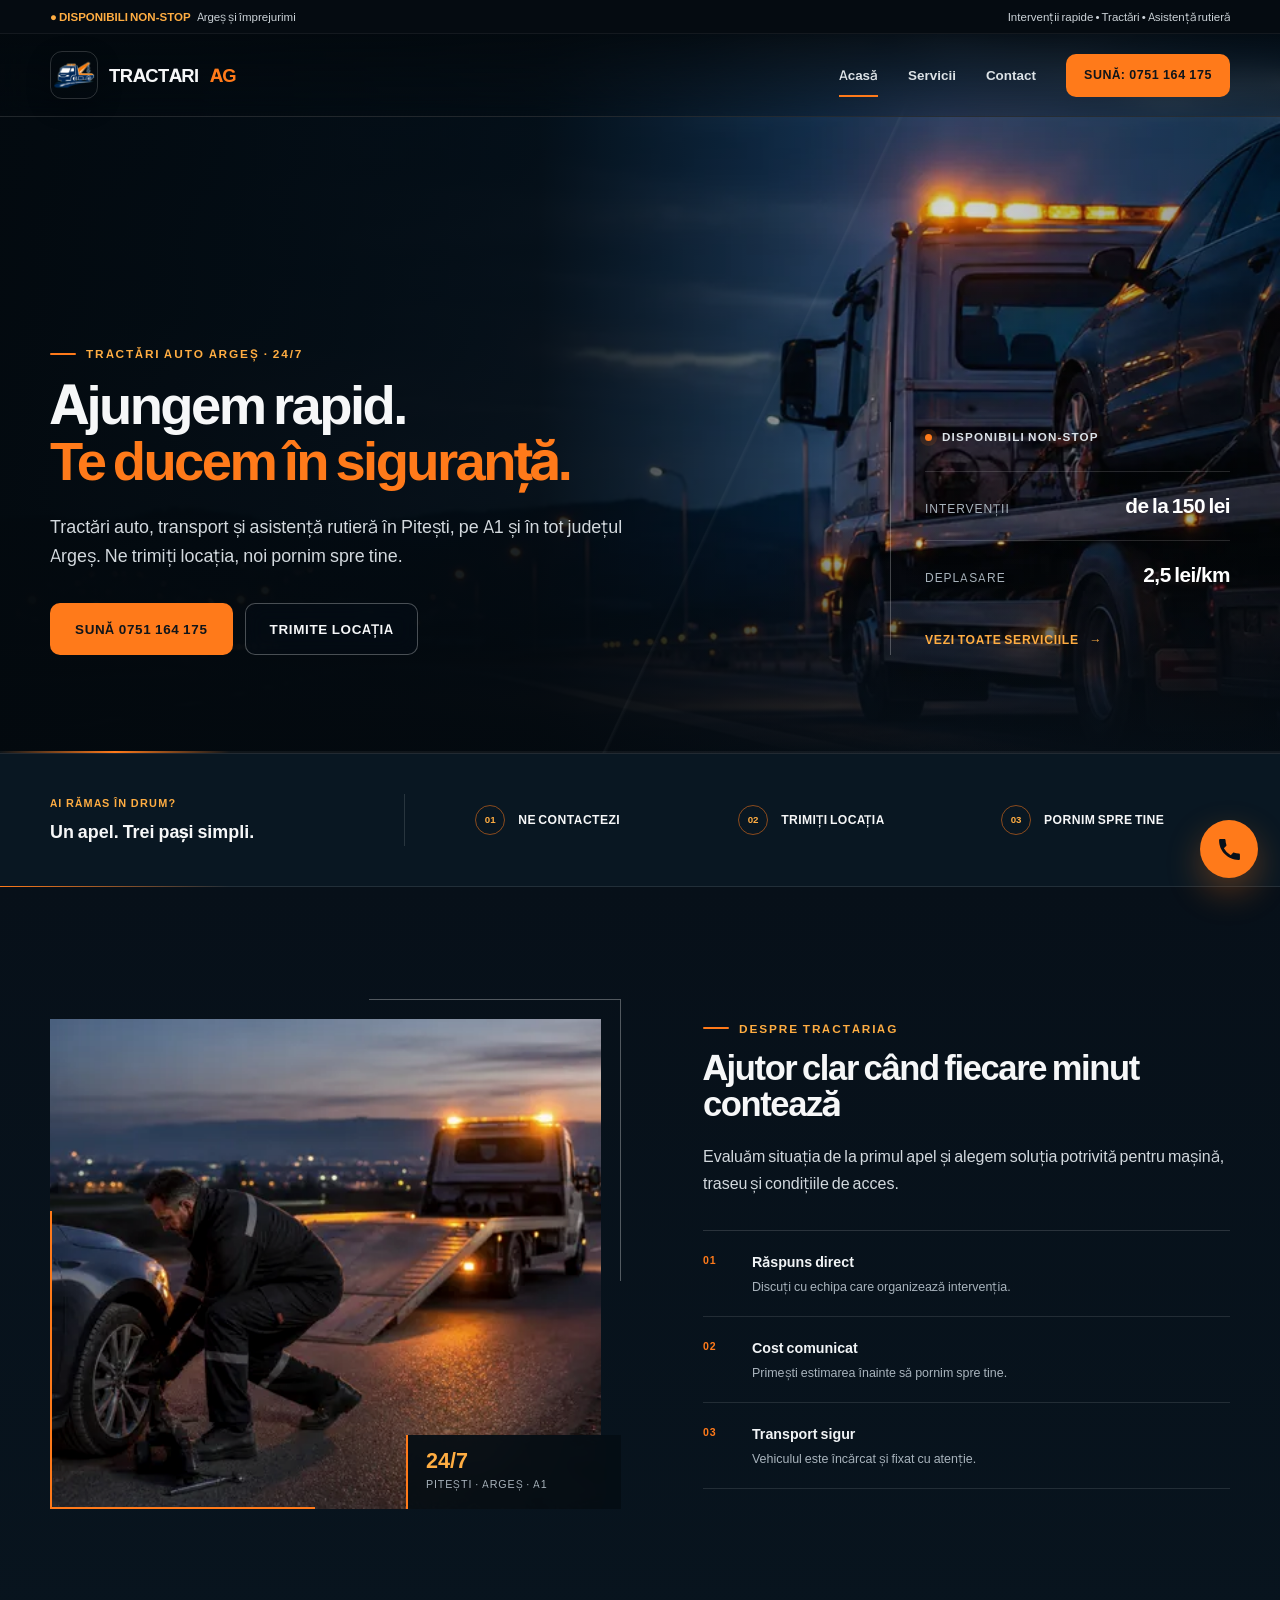
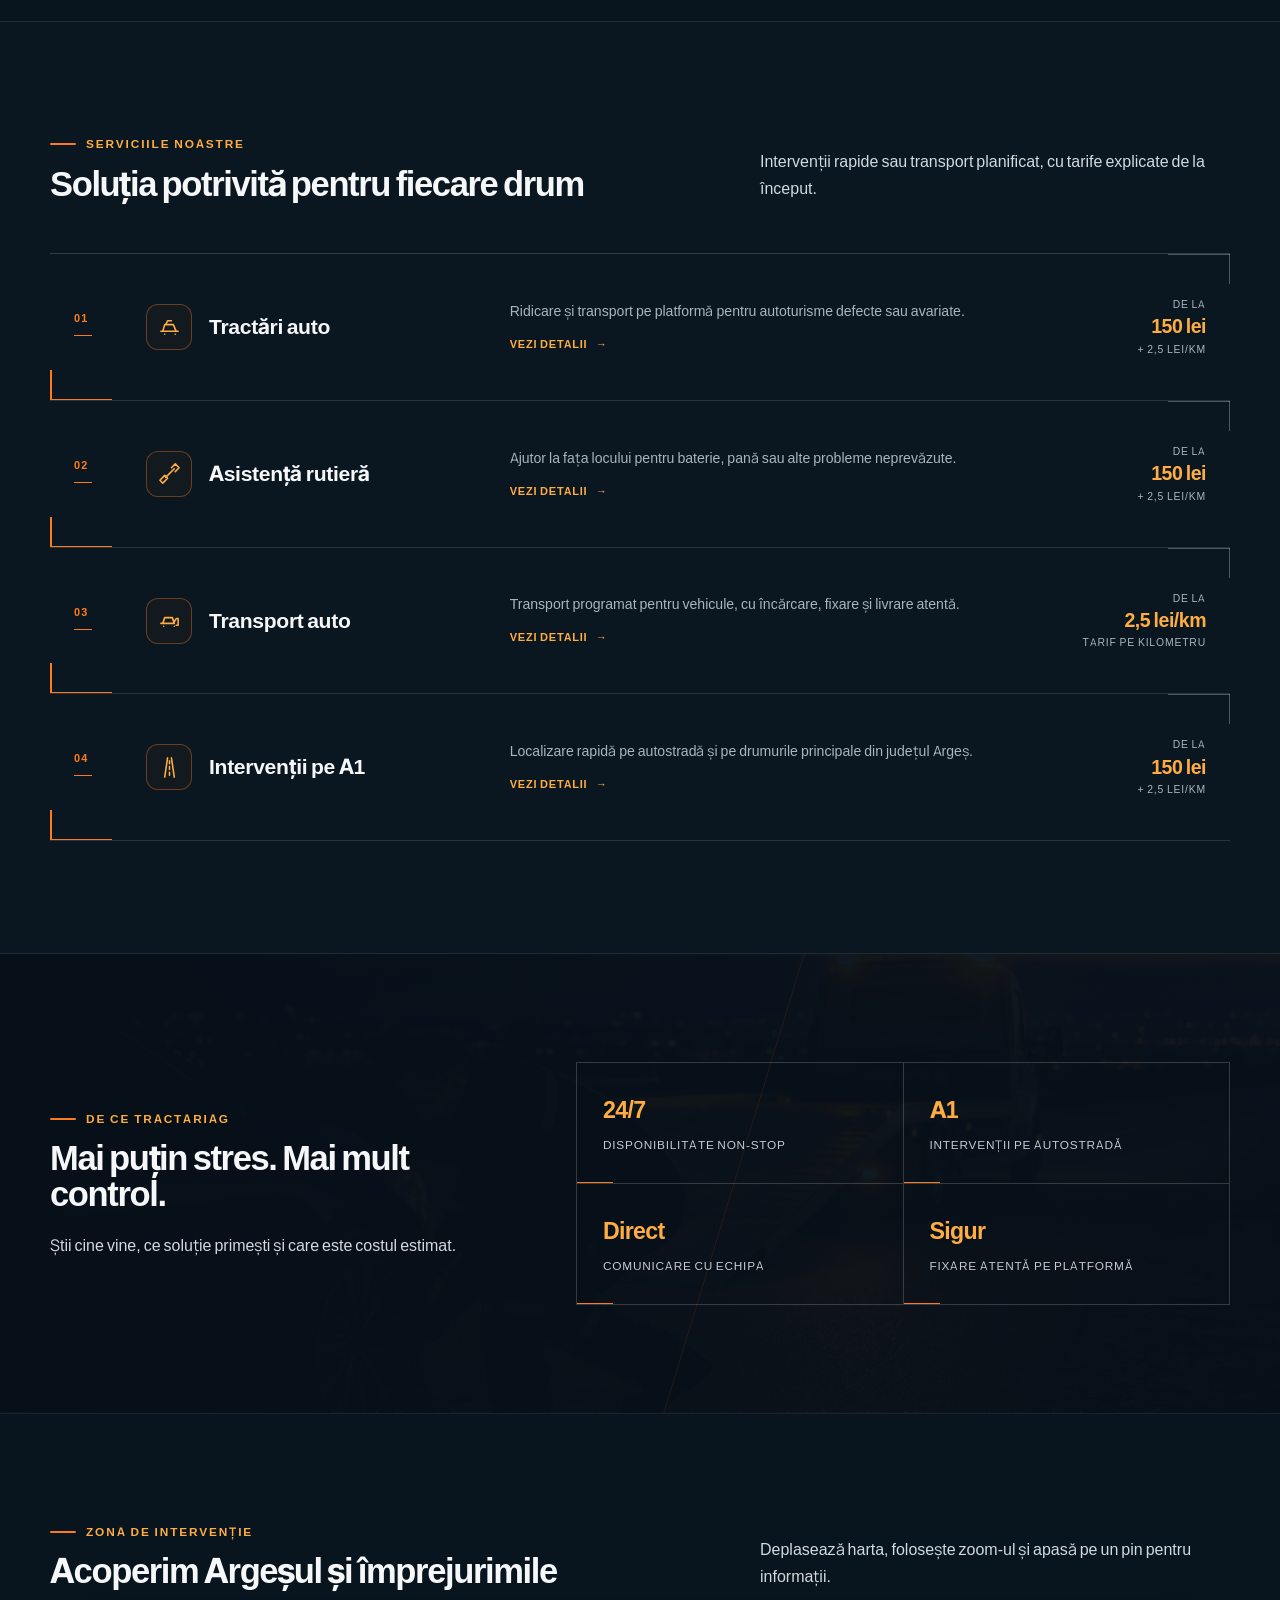
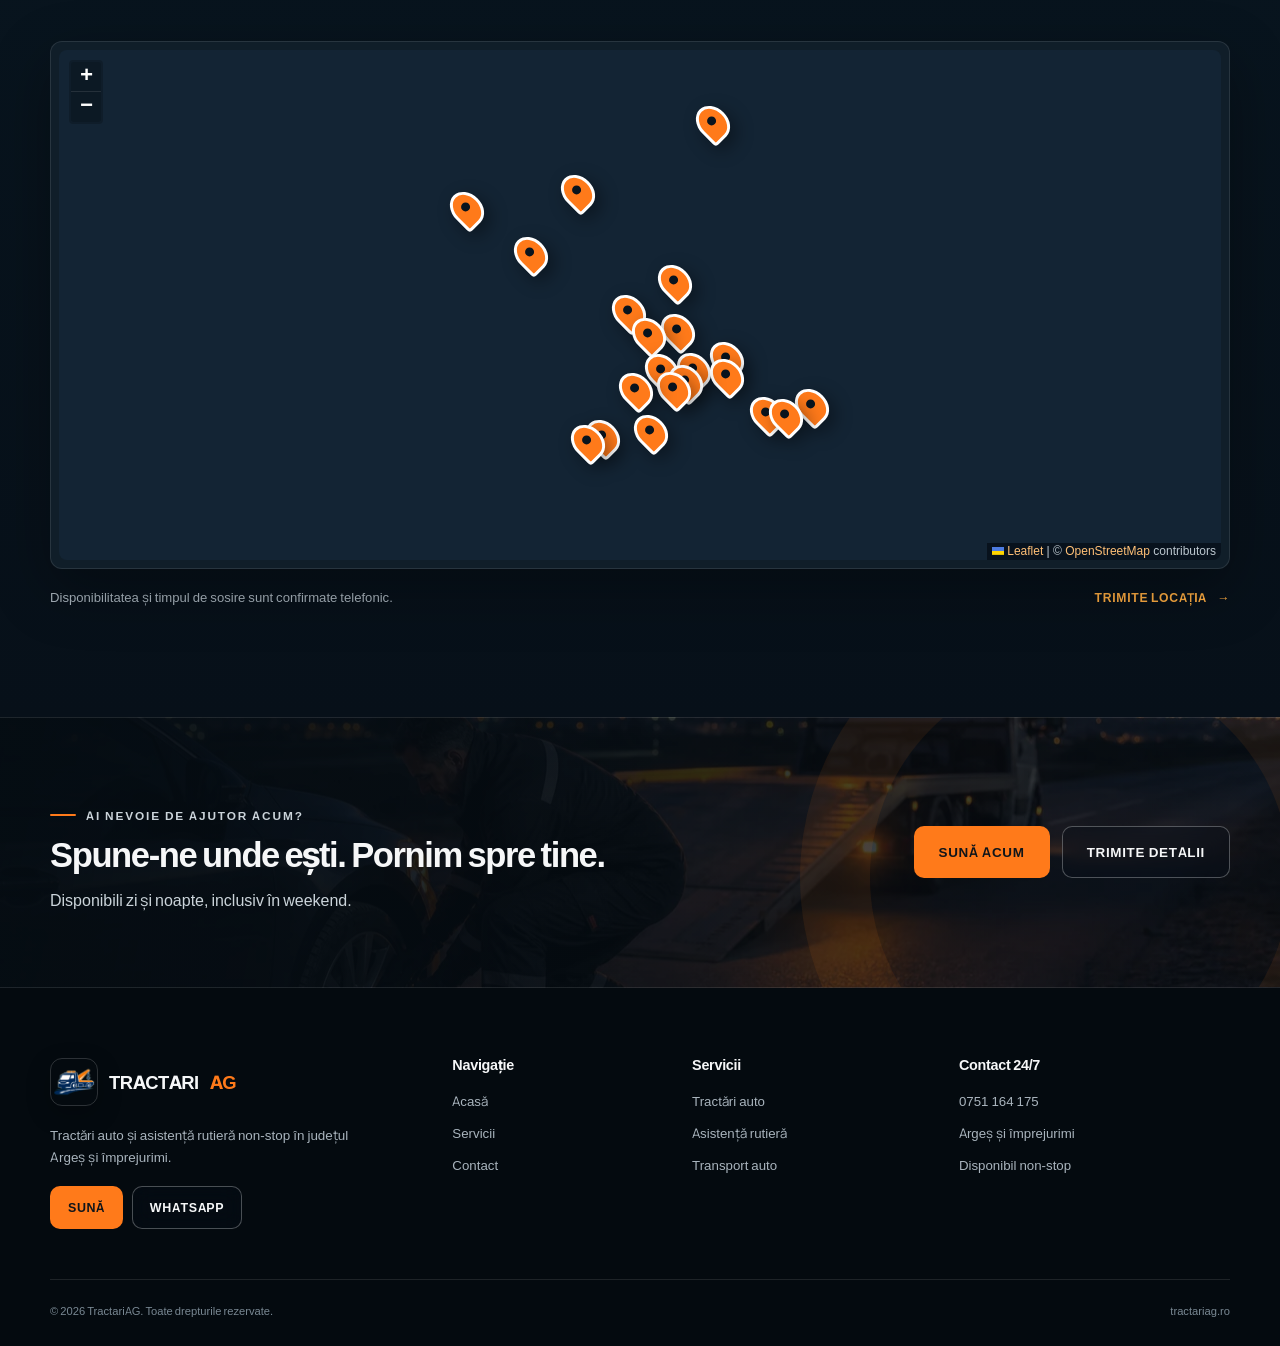
==== commit 2707da09: "Align A1 service price" ====
--- a/index.html
+++ b/index.html
@@ -198,7 +198,7 @@
               <span class="svc-index">04</span>
               <div class="svc-title"><span class="svc-icon" aria-hidden="true"><svg viewBox="0 0 24 24"><path d="M7 22 10 2M17 22 14 2M12 5v3M12 11v3M12 17v3" /></svg></span><h3>Intervenții pe A1</h3></div>
               <div class="svc-details"><p>Localizare rapidă pe autostradă și pe drumurile principale din județul Argeș.</p><a class="home-service-link" href="servicii.html">Vezi detalii <span aria-hidden="true">→</span></a></div>
-              <div class="svc-price"><span>cost</span><strong>La cerere</strong><small>estimare telefonică</small></div>
+              <div class="svc-price"><span>de la</span><strong>150 lei</strong><small>+ 2,5 lei/km</small></div>
             </article>
           </div>
         </div>
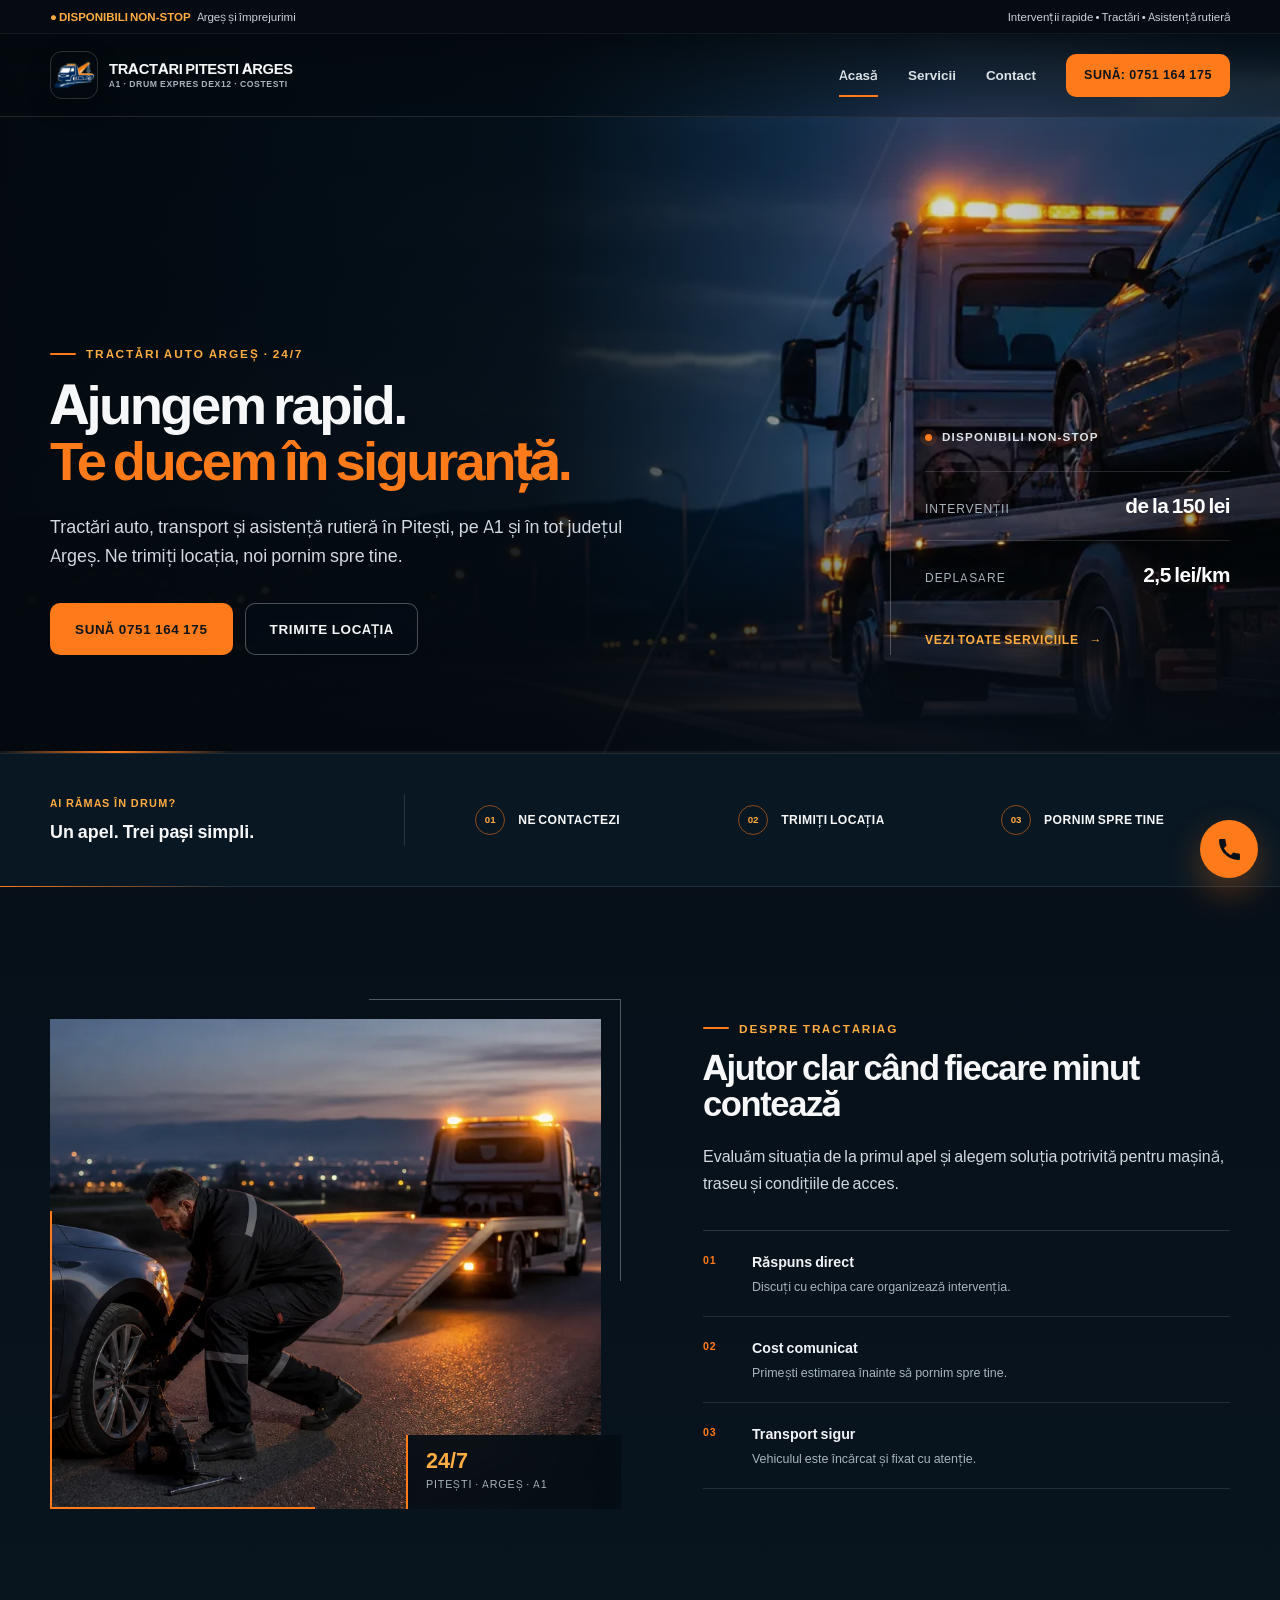
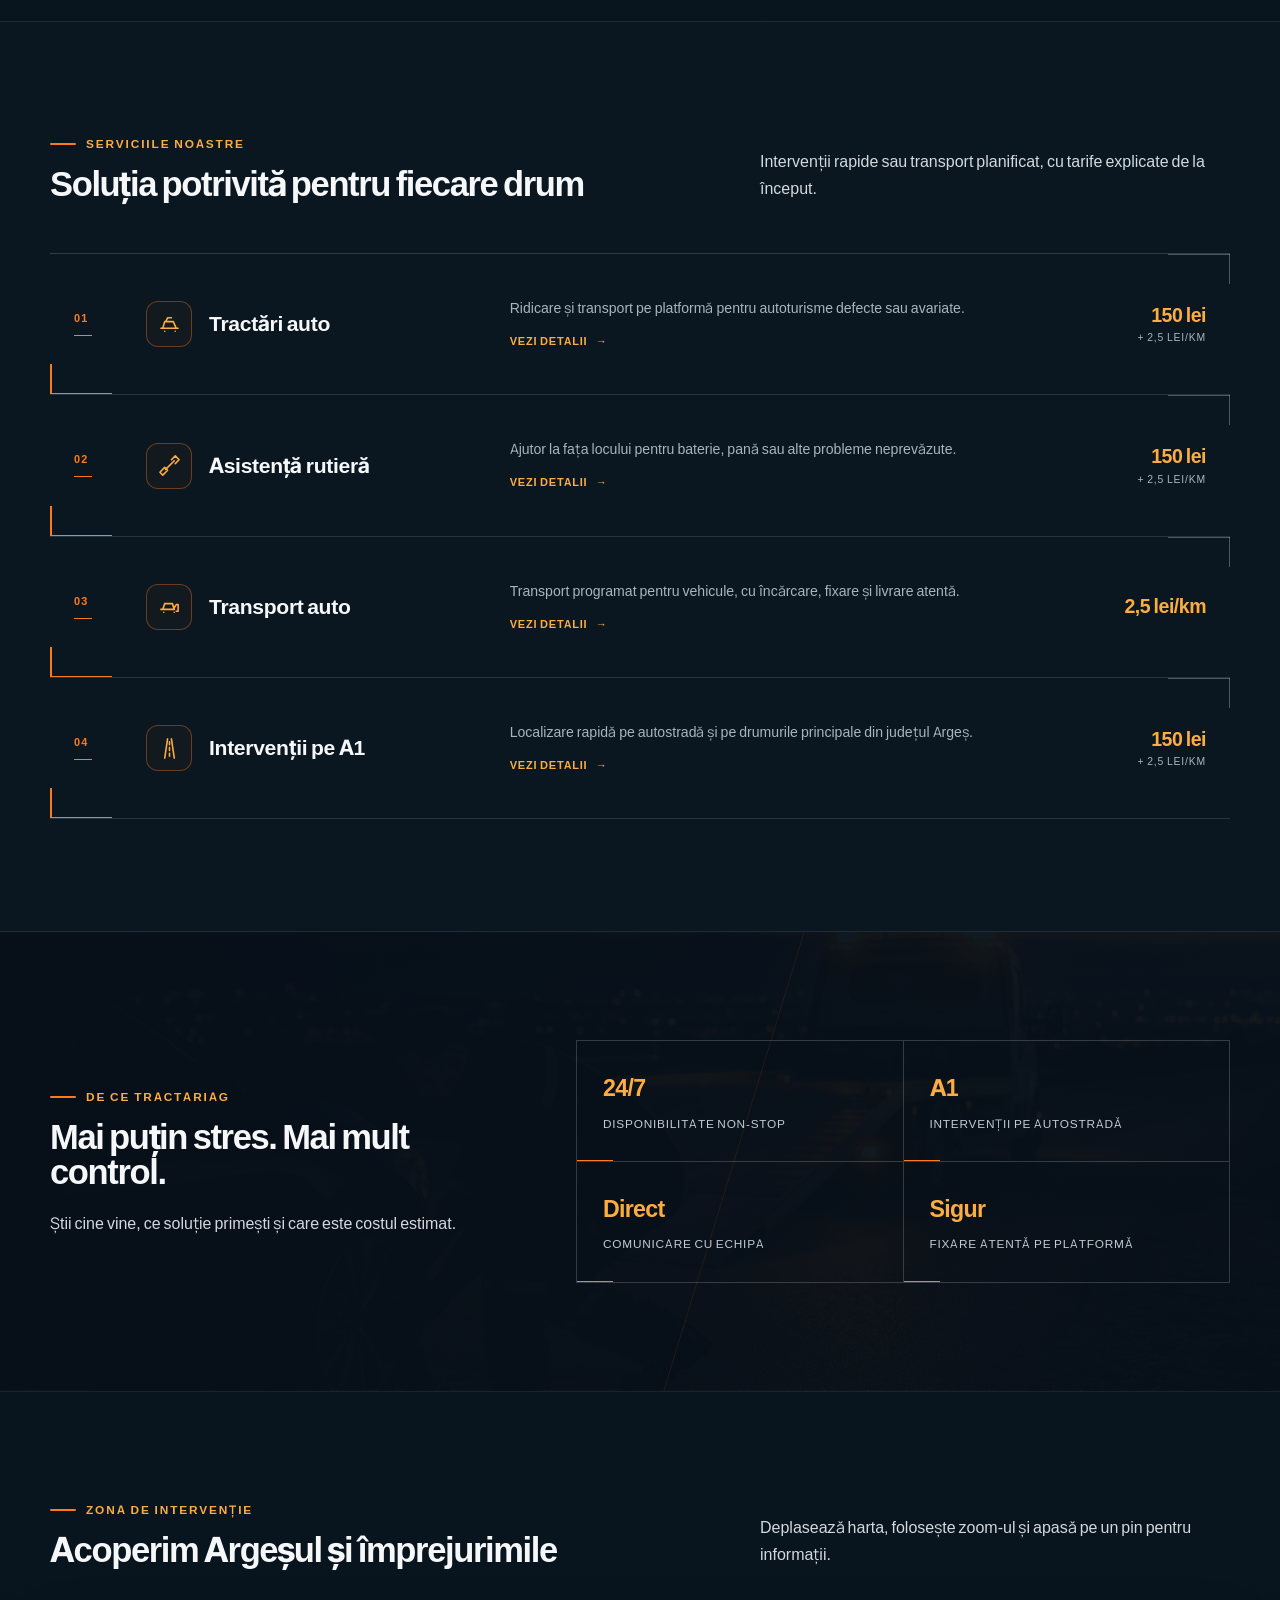
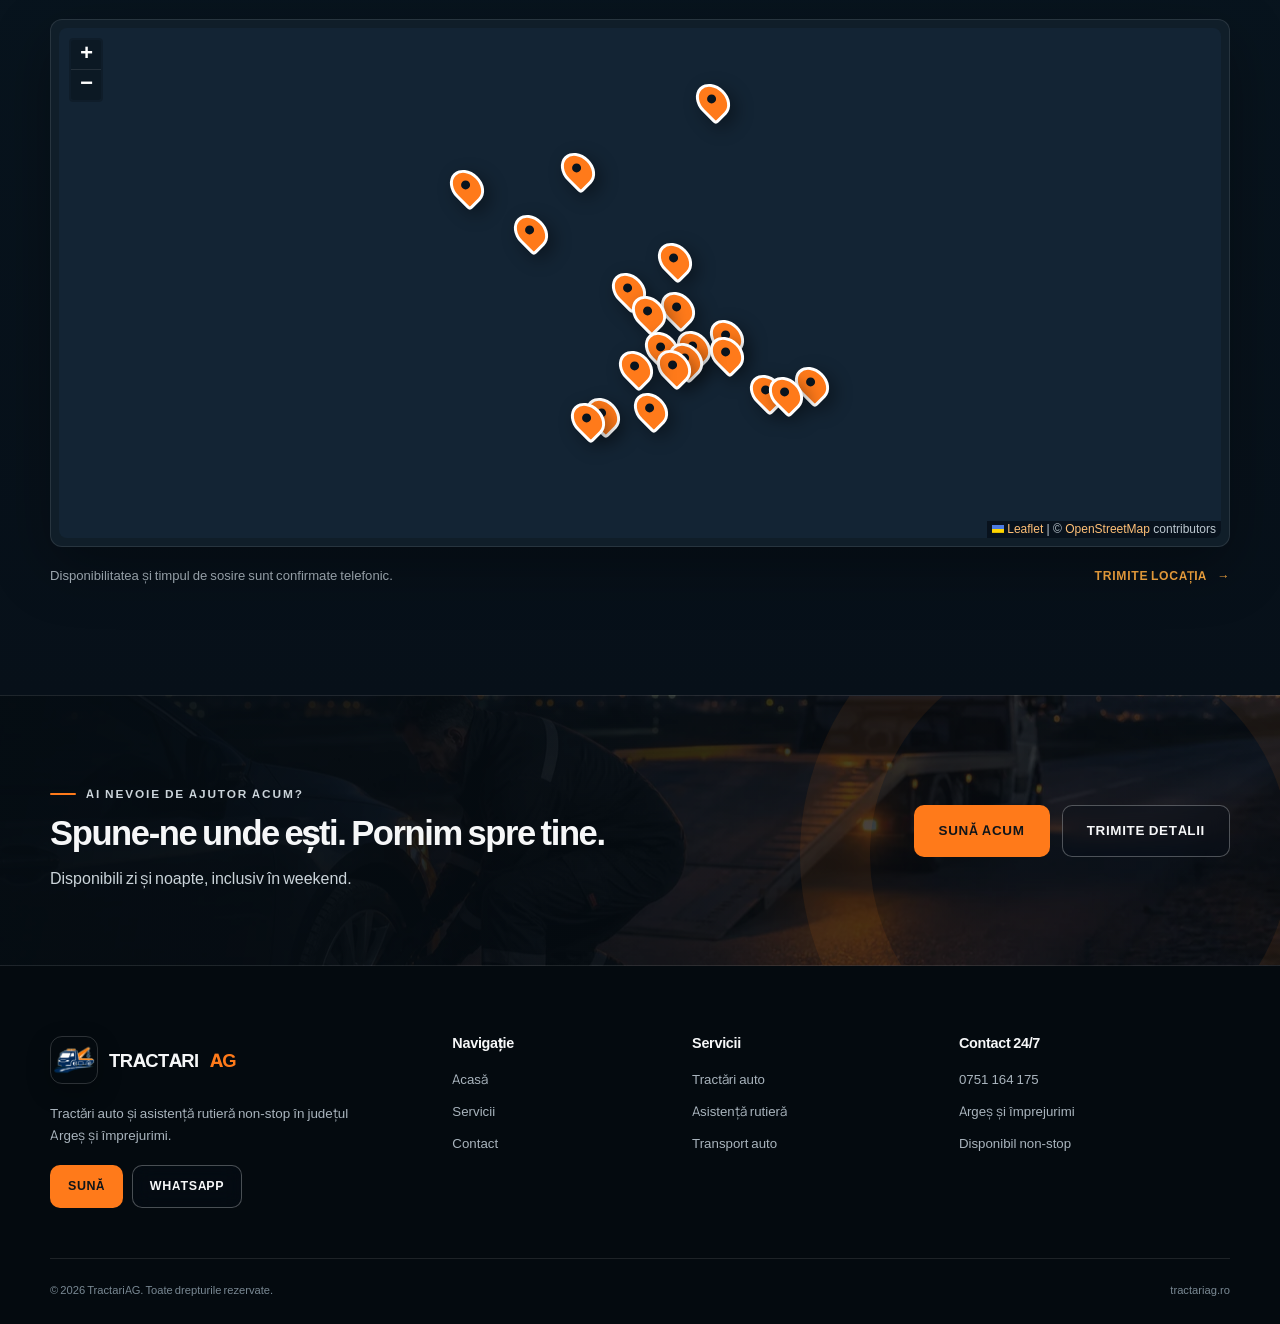
==== commit 6cd8d41e: "Refine header branding and service prices" ====
--- a/index.html
+++ b/index.html
@@ -39,7 +39,7 @@
   />
   <link rel="preload" as="image" href="assets/images/hero-960.webp" media="(max-width: 860px)" type="image/webp" />
     <link rel="stylesheet" href="assets/vendor/leaflet.css" />
-    <link rel="stylesheet" href="assets/css/style.min.css?v=20260807-2" />
+    <link rel="stylesheet" href="assets/css/style.min.css?v=20260807-3" />
     <script type="application/ld+json">
       {
         "@context": "https://schema.org",
@@ -79,8 +79,8 @@
     </div>
     <header class="site-header">
       <div class="container header-inner">
-        <a class="brand" href="index.html" aria-label="TractariAG - Acasă"
-          ><img class="brand-logo" src="logo/favicon-96x96.png" alt="" width="48" height="48" />Tractari<span class="accent">AG</span></a
+        <a class="brand" href="index.html" aria-label="Tractari Pitesti Arges - Acasă"
+          ><img class="brand-logo" src="logo/favicon-96x96.png" alt="" width="48" height="48" /><span class="brand-copy"><strong>Tractari Pitesti Arges</strong><small>A1 · Drum Expres DEx12 · Costesti</small></span></a
         >
         <button
           class="menu-toggle"
@@ -180,25 +180,25 @@
               <span class="svc-index">01</span>
               <div class="svc-title"><span class="svc-icon" aria-hidden="true"><svg viewBox="0 0 24 24"><path d="M3 16h18M5 16l2-7h9l3 7M8 9l2-4h4M7 19h.01M18 19h.01" /></svg></span><h3>Tractări auto</h3></div>
               <div class="svc-details"><p>Ridicare și transport pe platformă pentru autoturisme defecte sau avariate.</p><a class="home-service-link" href="servicii.html#tractari">Vezi detalii <span aria-hidden="true">→</span></a></div>
-              <div class="svc-price"><span>de la</span><strong>150 lei</strong><small>+ 2,5 lei/km</small></div>
+              <div class="svc-price"><strong>150 lei</strong><small>+ 2,5 lei/km</small></div>
             </article>
             <article class="svc-item home-service-item" data-reveal>
               <span class="svc-index">02</span>
               <div class="svc-title"><span class="svc-icon" aria-hidden="true"><svg viewBox="0 0 24 24"><path d="m14 6 4-4 4 4-4 4M17 7 8 16M7 14l3 3-5 5-3-3 5-5Z" /></svg></span><h3>Asistență rutieră</h3></div>
               <div class="svc-details"><p>Ajutor la fața locului pentru baterie, pană sau alte probleme neprevăzute.</p><a class="home-service-link" href="servicii.html#asistenta">Vezi detalii <span aria-hidden="true">→</span></a></div>
-              <div class="svc-price"><span>de la</span><strong>150 lei</strong><small>+ 2,5 lei/km</small></div>
+              <div class="svc-price"><strong>150 lei</strong><small>+ 2,5 lei/km</small></div>
             </article>
             <article class="svc-item home-service-item" data-reveal>
               <span class="svc-index">03</span>
               <div class="svc-title"><span class="svc-icon" aria-hidden="true"><svg viewBox="0 0 24 24"><path d="M3 15h13l3-5h2v7h-2M6 18h.01M17 18h.01M5 15l2-6h8l2 6" /></svg></span><h3>Transport auto</h3></div>
               <div class="svc-details"><p>Transport programat pentru vehicule, cu încărcare, fixare și livrare atentă.</p><a class="home-service-link" href="servicii.html#transport">Vezi detalii <span aria-hidden="true">→</span></a></div>
-              <div class="svc-price"><span>de la</span><strong>2,5 lei/km</strong><small>tarif pe kilometru</small></div>
+              <div class="svc-price"><strong>2,5 lei/km</strong></div>
             </article>
             <article class="svc-item home-service-item" data-reveal>
               <span class="svc-index">04</span>
               <div class="svc-title"><span class="svc-icon" aria-hidden="true"><svg viewBox="0 0 24 24"><path d="M7 22 10 2M17 22 14 2M12 5v3M12 11v3M12 17v3" /></svg></span><h3>Intervenții pe A1</h3></div>
               <div class="svc-details"><p>Localizare rapidă pe autostradă și pe drumurile principale din județul Argeș.</p><a class="home-service-link" href="servicii.html">Vezi detalii <span aria-hidden="true">→</span></a></div>
-              <div class="svc-price"><span>de la</span><strong>150 lei</strong><small>+ 2,5 lei/km</small></div>
+              <div class="svc-price"><strong>150 lei</strong><small>+ 2,5 lei/km</small></div>
             </article>
           </div>
         </div>
--- a/assets/css/style.min.css
+++ b/assets/css/style.min.css
@@ -1 +1,3 @@
-@font-face{font-family:Manrope;src:url('../fonts/manrope-400.woff2') format('woff2');font-weight:400;font-style:normal;font-display:swap}@font-face{font-family:Manrope;src:url('../fonts/manrope-600.woff2') format('woff2');font-weight:600;font-style:normal;font-display:swap}@font-face{font-family:Manrope;src:url('../fonts/manrope-700.woff2') format('woff2');font-weight:700;font-style:normal;font-display:swap}@font-face{font-family:'Barlow Condensed';src:url('../fonts/barlow-condensed-700.woff2') format('woff2');font-weight:700;font-style:normal;font-display:swap}@font-face{font-family:Archivo;src:url('../fonts/archivo-700.woff2') format('woff2');font-weight:700;font-style:normal;font-display:swap}@font-face{font-family:'Inter Tight';src:url('../fonts/inter-tight-700.woff2') format('woff2');font-weight:700;font-style:normal;font-display:swap}:root{--bg:#071019;--bg-soft:#0b1722;--surface:#101f2c;--surface-2:#142837;--text:#f6f7f8;--muted:#a9b4bd;--line:rgba(255,255,255,.1);--accent:#ff7a1a;--accent-2:#ffad42;--success:#34c782;--shadow:0 20px 60px rgba(0,0,0,.32);--radius:18px;--container:min(1180px,calc(100% - 40px))}*{box-sizing:border-box}html{scroll-behavior:smooth}body{margin:0;background:var(--bg);color:var(--text);font-family:Manrope,Arial,sans-serif;line-height:1.65;-webkit-font-smoothing:antialiased;overflow-x:hidden}::selection{background:var(--accent);color:#090b0d}body::before{content:"";position:fixed;inset:0;pointer-events:none;z-index:-1;background:radial-gradient(circle at 15% 15%,rgba(255,122,26,.055),transparent 27%),radial-gradient(circle at 85% 50%,rgba(30,112,164,.08),transparent 30%)}img{max-width:100%;display:block}a{color:inherit;text-decoration:none}button,input,select,textarea{font:inherit}a,button{-webkit-tap-highlight-color:transparent}:focus-visible{outline:3px solid var(--accent-2);outline-offset:4px}.skip-link{position:fixed;top:10px;left:10px;z-index:1000;background:var(--accent);color:#081019;padding:10px 16px;border-radius:8px;transform:translateY(-150%)}.skip-link:focus{transform:none}.container{width:var(--container);margin-inline:auto}.eyebrow{display:flex;align-items:center;gap:10px;color:var(--accent-2);font-size:.74rem;font-weight:700;letter-spacing:.16em;text-transform:uppercase;margin:0 0 12px}.eyebrow::before{content:"";width:26px;height:2px;background:var(--accent);border-radius:2px}h1,h2,h3{font-family:'Inter Tight',Manrope,Arial,sans-serif;text-transform:uppercase;line-height:1.03;letter-spacing:-.04em;margin:0;font-weight:700}h1{font-size:clamp(2.15rem,3.7vw,3.65rem);max-width:760px}h2{font-size:clamp(1.65rem,2.7vw,2.5rem)}h3{font-size:clamp(1.08rem,1.4vw,1.3rem);letter-spacing:-.015em}p{margin:0}.lead{font-size:clamp(1rem,1.4vw,1.16rem);color:#d3d9de;max-width:660px}.muted{color:var(--muted)}.accent{color:var(--accent)}.mt-20{margin-top:20px}.mt-22{margin-top:22px}.form-heading{font-size:1.9rem;margin-bottom:28px}.section{padding:108px 0;position:relative}.section.alt{background:linear-gradient(180deg,rgba(255,255,255,.025),rgba(255,255,255,.012));border-block:1px solid var(--line)}.section-head{display:flex;align-items:end;justify-content:space-between;gap:40px;margin-bottom:48px}.section-head .lead{max-width:480px}.btn{display:inline-flex;align-items:center;justify-content:center;gap:10px;min-height:52px;padding:0 24px;border:1px solid transparent;border-radius:10px;background:var(--accent);color:#10151a;font-size:.84rem;font-weight:800;text-transform:uppercase;letter-spacing:.05em;cursor:pointer;transition:transform .25s,box-shadow .25s,background .25s}.btn:hover{transform:translateY(-2px);background:#ff913e;box-shadow:0 13px 34px rgba(255,122,26,.2)}.btn-outline{background:rgba(7,16,25,.36);border-color:rgba(255,255,255,.28);color:var(--text);backdrop-filter:blur(10px)}.btn-outline:hover{background:rgba(255,255,255,.08);box-shadow:none}.btn-small{min-height:43px;padding:0 17px;font-size:.78rem}.topbar{height:34px;background:#050b11;border-bottom:1px solid rgba(255,255,255,.06);font-size:.72rem;color:#ccd3d8}.topbar .container{height:100%;display:flex;align-items:center;justify-content:space-between}.topbar strong{color:var(--accent-2)}.site-header{position:absolute;top:34px;left:0;right:0;z-index:100;border-bottom:1px solid rgba(255,255,255,.12);background:linear-gradient(180deg,rgba(3,9,14,.88),rgba(3,9,14,.3));backdrop-filter:blur(12px)}.site-header.is-scrolled{position:fixed;top:0;background:rgba(5,12,18,.95);box-shadow:0 12px 38px rgba(0,0,0,.3);animation:headerIn .25s ease both}@keyframes headerIn{from{transform:translateY(-12px);opacity:.7}to{transform:none;opacity:1}}.header-inner{height:82px;display:flex;align-items:center;justify-content:space-between;gap:24px}.brand{display:flex;align-items:center;gap:11px;font-family:'Inter Tight',Manrope,Arial,sans-serif;font-size:1.15rem;font-weight:700;letter-spacing:-.025em;text-transform:uppercase}.brand-logo{flex:0 0 48px;width:48px;height:48px;display:block;object-fit:cover;border:1px solid rgba(255,255,255,.16);border-radius:12px;box-shadow:0 8px 24px rgba(0,0,0,.24)}.site-nav{display:flex;align-items:center;gap:30px}.mobile-nav-intro,.nav-arrow,.nav-copy small,.nav-index{display:none}.site-nav>a:not(.btn){position:relative;color:#dce2e6;font-size:.84rem;font-weight:600}.site-nav>a:not(.btn)::after{content:"";position:absolute;left:0;right:100%;bottom:-11px;height:2px;background:var(--accent);transition:right .25s}.site-nav>a:hover::after,.site-nav>a[aria-current=page]::after{right:0}.menu-toggle{display:none;width:46px;height:46px;padding:0;border:1px solid var(--line);border-radius:12px;background:rgba(255,255,255,.04);cursor:pointer}.menu-toggle span{display:block;width:21px;height:2px;margin:5px auto;background:#fff;transition:.25s}.hero{min-height:760px;display:flex;align-items:center;padding:174px 0 100px;position:relative;isolation:isolate;background:#071019}.hero::before{content:"";position:absolute;inset:0;z-index:-2;background-image:linear-gradient(90deg,rgba(3,9,14,.98) 0,rgba(3,9,14,.84) 38%,rgba(3,9,14,.18) 74%,rgba(3,9,14,.5) 100%),linear-gradient(0deg,#071019 0,transparent 24%),image-set(url('../images/hero-960.webp') 1x,url('../images/hero.webp') 2x);background-size:cover;background-position:center}.hero::after{content:"";position:absolute;width:260px;height:260px;border:1px solid rgba(255,122,26,.09);border-radius:50%;left:-170px;top:230px;z-index:-1}@keyframes scanLine{0%,100%{transform:translateX(-24px);opacity:.25}50%{transform:translateX(24px);opacity:.75}}@keyframes slowPulse{50%{transform:scale(1.08);opacity:.6}}.hero-content{max-width:790px}.hero h1 span{display:block;color:var(--accent)}.hero .lead{margin:24px 0 32px}.hero-actions{display:flex;flex-wrap:wrap;gap:12px}.hero-facts{display:grid;grid-template-columns:repeat(3,max-content);gap:42px;margin-top:56px;padding-top:27px;border-top:1px solid rgba(255,255,255,.18)}.hero-fact strong{display:block;font-family:'Inter Tight',Manrope,Arial,sans-serif;font-size:1.3rem;line-height:1;color:#fff;font-weight:700;letter-spacing:-.03em}.hero-fact span{font-size:.73rem;color:var(--muted);text-transform:uppercase;letter-spacing:.08em}.floating-call{position:fixed;right:22px;bottom:22px;z-index:90;width:58px;height:58px;display:grid;place-items:center;padding:0;border-radius:50%;background:var(--accent);color:#071019;box-shadow:0 14px 35px rgba(255,122,26,.32);animation:callPulse 2.8s infinite}.floating-call::after{display:none}.floating-call svg{width:25px;fill:currentColor}@keyframes callPulse{0%,100%{box-shadow:0 14px 35px rgba(255,122,26,.37),0 0 0 0 rgba(255,122,26,.3)}50%{box-shadow:0 14px 35px rgba(255,122,26,.37),0 0 0 13px rgba(255,122,26,0)}}.quick-bar{position:relative;margin-top:-55px;z-index:5}.quick-grid{display:grid;grid-template-columns:1.25fr 1fr 1fr 1fr;background:var(--surface);border:1px solid var(--line);border-radius:var(--radius);box-shadow:var(--shadow);overflow:hidden}.quick-intro{padding:28px;background:linear-gradient(135deg,var(--accent),#ff9f3a);color:#0b1218}.quick-intro h2{font-size:1.35rem}.quick-intro p{font-size:.8rem;margin-top:5px;font-weight:600}.quick-item{padding:27px;border-left:1px solid var(--line);transition:background .25s}.quick-item:hover{background:rgba(255,255,255,.025)}.quick-item span{display:block;color:var(--accent-2);font-size:.72rem;font-weight:700;text-transform:uppercase;letter-spacing:.1em;margin-bottom:7px}.quick-item strong{font-size:.91rem}.split{display:grid;grid-template-columns:1fr 1fr;gap:70px;align-items:center}.media-frame{position:relative;border-radius:var(--radius);overflow:hidden;box-shadow:var(--shadow);border:1px solid var(--line)}.media-frame::after{content:"";position:absolute;inset:0;border:1px solid rgba(255,255,255,.08);border-radius:inherit;pointer-events:none}.media-frame img{width:100%;height:auto;aspect-ratio:3/2;object-fit:cover;transition:transform .8s ease}.media-frame:hover img{transform:scale(1.035)}.media-badge{position:absolute;right:18px;bottom:18px;padding:15px 18px;border-radius:13px;background:rgba(7,16,25,.9);border:1px solid var(--line);backdrop-filter:blur(10px)}.media-badge strong{display:block;color:var(--accent);font-size:1.4rem}.media-badge span{font-size:.72rem;color:var(--muted)}.feature-list{display:grid;gap:14px;margin:30px 0}.feature{display:flex;align-items:flex-start;gap:13px;color:#d8dfe3}.feature-icon{flex:0 0 28px;height:28px;display:grid;place-items:center;border-radius:8px;background:rgba(255,122,26,.13);color:var(--accent);font-weight:800}.cards{display:grid;grid-template-columns:1fr;gap:0;border-top:1px solid var(--line)}.card{position:relative;display:grid;grid-template-columns:56px minmax(180px,.7fr) 1fr auto;align-items:center;gap:24px;padding:28px 0;border:0;border-bottom:1px solid var(--line);border-radius:0;background:0 0;transition:border-color .45s cubic-bezier(.22,1,.36,1);overflow:visible}.card::before{content:"";position:absolute;left:0;right:auto;bottom:-1px;width:0;height:1px;background:linear-gradient(90deg,var(--accent),rgba(255,122,26,.12),transparent);transition:width .55s cubic-bezier(.22,1,.36,1)}.card::after{display:none}.card h3,.card-link{transition:color .4s cubic-bezier(.22,1,.36,1),transform .4s cubic-bezier(.22,1,.36,1)}.card-icon{width:46px;height:46px;display:grid;place-items:center;margin:0;border:1px solid rgba(255,122,26,.35);border-radius:50%;color:var(--accent);font-size:.76rem;font-weight:800;letter-spacing:.06em;transition:color .45s cubic-bezier(.22,1,.36,1),border-color .45s cubic-bezier(.22,1,.36,1),background .45s cubic-bezier(.22,1,.36,1),box-shadow .45s cubic-bezier(.22,1,.36,1),transform .45s cubic-bezier(.22,1,.36,1)}.card p{color:var(--muted);font-size:.9rem;margin:0;max-width:560px}.card-link{display:inline-flex;margin:0;color:var(--accent-2);font-size:.76rem;font-weight:700;text-transform:uppercase;letter-spacing:.07em;white-space:nowrap}.trust-grid{display:grid;grid-template-columns:repeat(4,1fr);gap:1px;background:var(--line);border:1px solid var(--line);border-radius:var(--radius);overflow:hidden}.trust-item{padding:35px 26px;background:var(--bg-soft)}.trust-item strong{font-family:'Inter Tight',Manrope,Arial,sans-serif;font-size:1.6rem;color:var(--accent);line-height:1;font-weight:700;letter-spacing:-.035em}.trust-item span{display:block;margin-top:8px;font-size:.76rem;text-transform:uppercase;color:#dce1e5;letter-spacing:.07em}.map-wrap{position:relative}.map-shell{position:relative;padding:10px;background:#101e29;border:1px solid var(--line);border-radius:var(--radius);box-shadow:var(--shadow);overflow:hidden}#service-map{height:510px;border-radius:15px;background:#132434;z-index:1}.leaflet-container{cursor:grab}.leaflet-container.leaflet-dragging{cursor:grabbing}.leaflet-tile-pane{filter:grayscale(.35) invert(.86) hue-rotate(170deg) brightness(.7) contrast(1.25)}.leaflet-control-attribution{background:rgba(7,16,25,.85)!important;color:#bcc7cf!important}.leaflet-control-attribution a{color:#ffc077!important}.leaflet-bar a{background:#0c1924!important;color:#fff!important;border-color:var(--line)!important}.leaflet-bar a:hover{background:#183044!important}.custom-map-marker{background:0 0;border:0}.custom-map-marker span{display:block;width:30px;height:38px;background:var(--accent);border:3px solid #fff;border-radius:50% 50% 50% 4px;transform:rotate(-45deg);box-shadow:0 8px 18px rgba(0,0,0,.4)}.custom-map-marker span::after{content:"";position:absolute;width:9px;height:9px;border-radius:50%;background:#09141e;left:8px;top:9px}.leaflet-popup-content-wrapper,.leaflet-popup-tip{background:#0c1924;color:#fff}.leaflet-popup-content{min-width:170px;margin:16px}.leaflet-popup-content strong{display:block;font-family:'Inter Tight',Manrope,Arial,sans-serif;font-size:1rem;text-transform:uppercase;font-weight:700}.leaflet-popup-content span{display:block;color:#aebac3;font-size:.76rem;line-height:1.45;margin:5px 0 12px}.leaflet-popup-content a{display:inline-flex;padding:7px 11px;border-radius:7px;background:var(--accent);color:#0a1117;font-size:.72rem;font-weight:800;text-transform:uppercase}.map-note{display:flex;align-items:center;justify-content:space-between;gap:20px;margin-top:20px;color:var(--muted);font-size:.82rem}.cta{padding:74px 0;position:relative;overflow:hidden;background:linear-gradient(100deg,rgba(5,12,18,.98),rgba(5,12,18,.7)),url('../images/asistenta.webp') center 52%/cover;border-block:1px solid var(--line)}.cta::after{content:"";position:absolute;inset:auto -80px -170px auto;width:420px;height:420px;border:70px solid rgba(255,122,26,.08);border-radius:50%}.cta-inner{position:relative;z-index:1;display:flex;align-items:center;justify-content:space-between;gap:40px}.cta h2{max-width:650px}.cta p{margin-top:14px;color:#cbd4da}.page-hero{padding:190px 0 86px;position:relative;overflow:hidden;background:linear-gradient(120deg,#071019,#102637);border-bottom:1px solid var(--line)}.page-hero::before{display:none}.page-hero::after{content:"";position:absolute;right:-80px;top:-170px;width:520px;height:520px;border-radius:50%;border:90px solid rgba(255,122,26,.035)}.page-hero h1{font-size:clamp(2.05rem,3.5vw,3.2rem)}.page-hero .lead{margin-top:20px}.breadcrumbs{display:flex;gap:9px;align-items:center;font-size:.74rem;text-transform:uppercase;letter-spacing:.08em;color:var(--muted);margin-bottom:25px}.breadcrumbs a{color:var(--accent-2)}.service-row{display:grid;grid-template-columns:1fr 1.15fr;gap:42px;padding:34px 0;border-top:1px solid var(--line);align-items:start}.service-number{font-family:'Inter Tight',Manrope,Arial,sans-serif;color:var(--accent);font-size:.85rem;font-weight:700}.service-row h3{font-size:1.45rem;margin-top:8px}.service-copy p{color:var(--muted)}.price{display:flex;justify-content:space-between;align-items:center;gap:20px;margin-top:18px;padding-top:18px;border-top:1px solid var(--line);font-size:.8rem;color:#dce3e7}.price strong{font-size:1.15rem;color:var(--accent-2)}.notice{padding:18px 20px;border-radius:13px;background:rgba(255,122,26,.09);border:1px solid rgba(255,122,26,.22);font-size:.82rem;color:#e8d5c6;margin-top:28px}.steps{display:grid;grid-template-columns:repeat(3,1fr);gap:20px;counter-reset:steps}.step{padding:30px;border:1px solid var(--line);border-radius:18px;background:var(--surface);counter-increment:steps}.step::before{content:"0" counter(steps);font-family:'Inter Tight',Manrope,Arial,sans-serif;font-size:2rem;color:var(--accent);font-weight:700}.step h3{margin:15px 0 10px}.step p{color:var(--muted);font-size:.88rem}.services-redesign h1,.services-redesign h2,.services-redesign h3{text-transform:none}.svc-hero{position:relative;isolation:isolate;min-height:680px;display:flex;align-items:flex-end;padding:190px 0 96px;overflow:hidden;border-bottom:1px solid rgba(255,255,255,.11);background:#071019}.svc-hero::before{content:"";position:absolute;z-index:-2;inset:0;background-image:linear-gradient(90deg,rgba(3,10,16,.98) 0,rgba(3,10,16,.9) 43%,rgba(3,10,16,.32) 75%,rgba(3,10,16,.58) 100%),linear-gradient(0deg,#071019 0,transparent 32%),url('../images/asistenta.webp');background-size:cover;background-position:center 54%}.svc-hero::after{content:"";position:absolute;z-index:-1;inset:0;background:linear-gradient(115deg,transparent 56%,rgba(255,255,255,.035) 56.1%,transparent 56.35%);pointer-events:none}.svc-hero-grid{display:grid;grid-template-columns:minmax(0,1fr) 340px;gap:92px;align-items:end}.svc-hero-copy h1{max-width:680px;font-size:clamp(2.35rem,4.2vw,3.55rem);letter-spacing:-.045em}.svc-hero-copy .lead{max-width:620px;margin:24px 0 32px}.svc-hero-aside{padding:6px 0 4px 34px;border-left:1px solid rgba(255,255,255,.25)}.svc-live{display:flex;align-items:center;gap:10px;margin-bottom:24px;color:#dce3e8;font-size:.73rem;font-weight:700;letter-spacing:.1em;text-transform:uppercase}.svc-live span{width:7px;height:7px;border-radius:50%;background:var(--accent);box-shadow:0 0 0 5px rgba(255,122,26,.12);animation:svcPulse 2.8s ease-in-out infinite}.svc-hero-rate{display:flex;justify-content:space-between;align-items:baseline;gap:18px;padding:17px 0;border-top:1px solid rgba(255,255,255,.14)}.svc-hero-rate span{color:var(--muted);font-size:.75rem;text-transform:uppercase;letter-spacing:.08em}.svc-hero-rate strong{font-family:'Inter Tight',Manrope,Arial,sans-serif;color:#fff;font-size:1.3rem;letter-spacing:-.025em}.svc-location-link,.svc-text-link{display:inline-flex;align-items:center;gap:10px;margin-top:20px;color:var(--accent-2);font-size:.76rem;font-weight:800;letter-spacing:.06em;text-transform:uppercase}.svc-location-link span,.svc-text-link span{transition:transform .35s cubic-bezier(.22,1,.36,1)}.svc-hero-track{position:absolute;left:0;right:0;bottom:0;height:2px;overflow:hidden;background:rgba(255,255,255,.05)}.svc-hero-track span{display:block;width:18%;height:100%;background:linear-gradient(90deg,transparent,var(--accent),transparent);animation:svcTrack 8s ease-in-out infinite}@keyframes svcPulse{50%{box-shadow:0 0 0 9px rgba(255,122,26,0)}}@keyframes svcTrack{0%{transform:translateX(-100%);opacity:0}15%,80%{opacity:.8}100%{transform:translateX(650%);opacity:0}}.svc-services{padding-block:112px;background:linear-gradient(180deg,#071019,#08151f)}.svc-section-head{display:flex;align-items:flex-end;justify-content:space-between;gap:70px;margin-bottom:52px}.svc-section-head>div{max-width:600px}.svc-section-head .lead{max-width:470px;font-size:1rem}.svc-list{border-top:1px solid rgba(255,255,255,.16)}.svc-item{position:relative;isolation:isolate;display:grid;grid-template-columns:42px minmax(225px,.8fr) minmax(300px,1.25fr) 145px;gap:30px;align-items:center;padding:42px 24px;border-bottom:1px solid rgba(255,255,255,.12);overflow:hidden;background-image:linear-gradient(var(--accent),var(--accent)),linear-gradient(var(--accent),var(--accent)),linear-gradient(rgba(255,255,255,.28),rgba(255,255,255,.28)),linear-gradient(rgba(255,255,255,.28),rgba(255,255,255,.28));background-repeat:no-repeat;background-position:left bottom,left bottom,right top,right top;background-size:2px 30px,62px 1px,1px 30px,62px 1px;transition:border-color .4s ease,background-size .55s cubic-bezier(.22,1,.36,1)}.svc-item::before{content:"";position:absolute;z-index:-1;inset:1px 0;background:linear-gradient(90deg,rgba(255,122,26,.055),rgba(255,122,26,.012) 53%,transparent);opacity:0;transition:opacity .5s cubic-bezier(.22,1,.36,1)}.svc-item::after{content:"";position:absolute;left:0;bottom:-1px;width:100%;height:1px;background:linear-gradient(90deg,var(--accent),rgba(255,122,26,.2),transparent 72%);transform:scaleX(.08);transform-origin:left;opacity:.45;transition:transform .65s cubic-bezier(.22,1,.36,1),opacity .4s}.svc-index{align-self:start;padding-top:13px;color:var(--accent);font-size:.68rem;font-weight:800;letter-spacing:.12em}.svc-index::after{content:"";display:block;width:18px;height:1px;margin-top:8px;background:var(--accent);transform-origin:left;animation:svcDash 4.8s ease-in-out infinite}.svc-item:nth-child(2) .svc-index::after{animation-delay:-1.2s}.svc-item:nth-child(3) .svc-index::after{animation-delay:-2.4s}.svc-item:nth-child(4) .svc-index::after{animation-delay:-3.6s}@keyframes svcDash{0%,100%{transform:scaleX(.55);opacity:.45}50%{transform:scaleX(1);opacity:1}}.svc-title{display:flex;align-items:center;gap:17px}.svc-title h3{font-size:clamp(1.15rem,1.65vw,1.45rem);line-height:1.12;transition:color .4s ease}.svc-icon{flex:0 0 46px;width:46px;height:46px;display:grid;place-items:center;border:1px solid rgba(255,122,26,.38);border-radius:12px;color:var(--accent-2);background:rgba(255,122,26,.035);transition:color .45s ease,border-color .45s ease,background .45s ease,transform .45s cubic-bezier(.22,1,.36,1)}.svc-icon svg{width:23px;height:23px;fill:none;stroke:currentColor;stroke-width:1.65;stroke-linecap:round;stroke-linejoin:round}.svc-details p{max-width:560px;color:var(--muted);font-size:.88rem;line-height:1.7}.svc-details ul{display:flex;flex-wrap:wrap;gap:8px 22px;margin:13px 0 0;padding:0;list-style:none}.svc-details li{position:relative;padding-left:13px;color:#d7dee3;font-size:.71rem;font-weight:600}.svc-details li::before{content:"";position:absolute;left:0;top:.55em;width:4px;height:4px;border-radius:50%;background:var(--accent)}.svc-price{text-align:right}.svc-price small,.svc-price span{display:block;color:var(--muted);font-size:.65rem;letter-spacing:.08em;text-transform:uppercase}.svc-price strong{display:block;margin:3px 0;font-family:'Inter Tight',Manrope,Arial,sans-serif;color:var(--accent-2);font-size:1.22rem;line-height:1.1;letter-spacing:-.025em;white-space:nowrap;transition:color .4s ease,transform .45s cubic-bezier(.22,1,.36,1)}.svc-pricing{padding-block:112px;background:#0a1721;border-block:1px solid rgba(255,255,255,.1)}.svc-pricing-grid{display:grid;grid-template-columns:1.06fr .94fr;gap:82px;align-items:stretch}.svc-pricing-media{position:relative;min-height:440px;margin:0;padding:0 0 22px 22px}.svc-pricing-media::before{content:"";position:absolute;left:0;bottom:0;width:45%;height:58%;border-left:2px solid var(--accent);border-bottom:2px solid var(--accent);opacity:.8}.svc-pricing-media::after{content:"";position:absolute;right:-16px;top:-16px;width:72px;height:72px;border-top:1px solid rgba(255,255,255,.24);border-right:1px solid rgba(255,255,255,.24)}.svc-pricing-media picture{display:block;position:absolute;inset:0 0 22px 22px;overflow:hidden}.svc-pricing-media img{width:100%;height:100%;object-fit:cover;object-position:67% center;filter:saturate(.82) contrast(1.04);transition:transform 1s cubic-bezier(.22,1,.36,1)}.svc-pricing-media figcaption{position:absolute;right:0;bottom:0;max-width:310px;padding:13px 16px;background:rgba(5,13,20,.92);border-left:2px solid var(--accent);color:#d9e0e4;font-size:.72rem;letter-spacing:.025em;backdrop-filter:blur(8px)}.svc-pricing-copy h2{max-width:580px}.svc-pricing-copy .lead{margin-top:22px;font-size:1rem}.svc-rates{margin-top:36px;border-top:1px solid rgba(255,255,255,.15)}.svc-rates>div{display:grid;grid-template-columns:38px 1fr auto;gap:16px;align-items:baseline;padding:20px 0;border-bottom:1px solid rgba(255,255,255,.12)}.svc-rates span{color:var(--accent);font-size:.68rem;font-weight:800;letter-spacing:.1em}.svc-rates p{color:var(--muted);font-size:.78rem;text-transform:uppercase;letter-spacing:.07em}.svc-rates strong{font-family:'Inter Tight',Manrope,Arial,sans-serif;font-size:1.25rem;color:#fff;letter-spacing:-.025em}.svc-disclaimer{margin-top:20px;padding-left:14px;border-left:2px solid rgba(255,122,26,.65);color:#929fa8;font-size:.74rem;line-height:1.6}.svc-process{padding-block:108px;background:#071019}.svc-route{position:relative;display:grid;grid-template-columns:repeat(3,1fr);gap:58px;margin:0;padding:0;list-style:none}.svc-route::before{content:"";position:absolute;left:0;right:0;top:18px;height:1px;background:rgba(255,255,255,.16)}.svc-route::after{content:"";position:absolute;left:0;top:17px;width:18%;height:2px;background:linear-gradient(90deg,transparent,var(--accent),transparent);animation:svcRoute 9s ease-in-out infinite}@keyframes svcRoute{0%{transform:translateX(-70%);opacity:0}20%,75%{opacity:.75}100%{transform:translateX(530%);opacity:0}}.svc-route li{position:relative;padding:56px 34px 0 0}.svc-route li>span{position:absolute;z-index:1;top:0;left:0;width:36px;height:36px;display:grid;place-items:center;border:1px solid rgba(255,122,26,.6);border-radius:50%;background:#071019;color:var(--accent-2);font-size:.66rem;font-weight:800}.svc-route h3{font-size:1.2rem}.svc-route p{max-width:310px;margin-top:10px;color:var(--muted);font-size:.84rem}.svc-map{padding-block:108px;background:linear-gradient(180deg,#08151f,#071019);border-top:1px solid rgba(255,255,255,.08)}.svc-map .map-shell{border-radius:12px;padding:8px}.svc-map #service-map{border-radius:8px}.svc-map .map-note{margin-top:18px}.svc-text-link{margin-top:0}.svc-cta h2{max-width:720px}.home-redesign h1,.home-redesign h2,.home-redesign h3{text-transform:none}.home-hero{position:relative;isolation:isolate;min-height:720px;display:flex;align-items:flex-end;padding:190px 0 98px;overflow:hidden;border-bottom:1px solid rgba(255,255,255,.11);background:#071019}.home-hero::before{content:"";position:absolute;z-index:-2;inset:0;background-image:linear-gradient(90deg,rgba(3,9,14,.98) 0,rgba(3,9,14,.88) 42%,rgba(3,9,14,.16) 74%,rgba(3,9,14,.46) 100%),linear-gradient(0deg,#071019 0,transparent 31%),image-set(url('../images/hero-960.webp') 1x,url('../images/hero.webp') 2x);background-size:cover;background-position:center}.home-hero::after{content:"";position:absolute;z-index:-1;inset:0;background:linear-gradient(115deg,transparent 58%,rgba(255,255,255,.04) 58.1%,transparent 58.35%);pointer-events:none}.home-hero-grid{display:grid;grid-template-columns:minmax(0,1fr) 340px;gap:92px;align-items:end}.home-hero-copy h1{max-width:690px;font-size:clamp(2.4rem,4.25vw,3.65rem);letter-spacing:-.047em}.home-hero-copy h1 span{display:block;color:var(--accent)}.home-hero-copy .lead{max-width:620px;margin:24px 0 32px}.home-hero-aside{padding:6px 0 4px 34px;border-left:1px solid rgba(255,255,255,.25)}.home-flow{position:relative;background:#091722;border-bottom:1px solid rgba(255,255,255,.1)}.home-flow::after{content:"";position:absolute;left:0;bottom:-1px;width:18%;height:1px;background:linear-gradient(90deg,var(--accent),transparent);animation:homeFlowLine 7s ease-in-out infinite}.home-flow-grid{display:grid;grid-template-columns:.8fr 1.7fr;gap:70px;align-items:center;min-height:132px}.home-flow-intro{padding-right:38px;border-right:1px solid rgba(255,255,255,.13)}.home-flow-intro span{display:block;color:var(--accent-2);font-size:.68rem;font-weight:800;letter-spacing:.12em;text-transform:uppercase}.home-flow-intro strong{display:block;margin-top:5px;font-family:'Inter Tight',Manrope,Arial,sans-serif;font-size:1.12rem}.home-flow ol{display:grid;grid-template-columns:repeat(3,1fr);gap:34px;margin:0;padding:0;list-style:none}.home-flow li{display:flex;align-items:center;gap:13px}.home-flow li span{flex:0 0 30px;width:30px;height:30px;display:grid;place-items:center;border:1px solid rgba(255,122,26,.52);border-radius:50%;color:var(--accent-2);font-size:.61rem;font-weight:800}.home-flow li strong{font-size:.76rem;letter-spacing:.035em;text-transform:uppercase}@keyframes homeFlowLine{0%,100%{transform:scaleX(.35);transform-origin:left;opacity:.35}50%{transform:scaleX(1);transform-origin:left;opacity:.9}}.home-intro{padding-block:112px;background:linear-gradient(180deg,#071019,#08141e)}.home-intro-grid{display:grid;grid-template-columns:1.04fr .96fr;gap:82px;align-items:stretch}.home-intro-media{position:relative;min-height:510px;margin:0;padding:20px 20px 0 0}.home-intro-media::before{content:"";position:absolute;right:0;top:0;width:44%;height:55%;border-top:1px solid rgba(255,255,255,.3);border-right:1px solid rgba(255,255,255,.3)}.home-intro-media::after{content:"";position:absolute;left:0;bottom:0;width:46%;height:58%;border-left:2px solid var(--accent);border-bottom:2px solid var(--accent)}.home-intro-media picture{position:absolute;inset:20px 20px 0 0;display:block;overflow:hidden}.home-intro-media img{width:100%;height:100%;object-fit:cover;object-position:54% center;filter:saturate(.82) contrast(1.04);transition:transform 1s cubic-bezier(.22,1,.36,1)}.home-intro-media figcaption{position:absolute;z-index:1;right:0;bottom:0;min-width:215px;padding:15px 18px;background:rgba(5,13,20,.93);border-left:2px solid var(--accent);backdrop-filter:blur(8px)}.home-intro-media figcaption span,.home-intro-media figcaption strong{display:block}.home-intro-media figcaption strong{font-family:'Inter Tight',Manrope,Arial,sans-serif;color:var(--accent-2);font-size:1.35rem;line-height:1}.home-intro-media figcaption span{margin-top:5px;color:var(--muted);font-size:.67rem;letter-spacing:.08em;text-transform:uppercase}.home-intro-copy{align-self:center}.home-intro-copy h2{max-width:560px}.home-intro-copy>.lead{margin-top:22px;font-size:1rem}.home-benefits{margin:34px 0 0;padding:0;border-top:1px solid rgba(255,255,255,.14);list-style:none}.home-benefits li{display:grid;grid-template-columns:34px 1fr;gap:15px;padding:19px 0;border-bottom:1px solid rgba(255,255,255,.11)}.home-benefits li>span{padding-top:2px;color:var(--accent);font-size:.66rem;font-weight:800;letter-spacing:.1em}.home-benefits p{color:var(--muted);font-size:.78rem}.home-benefits strong{display:block;margin-bottom:3px;color:#f1f4f6;font-size:.89rem}.home-services{padding-block:112px;background:#0a1721;border-block:1px solid rgba(255,255,255,.09)}.home-service-link{display:inline-flex;align-items:center;gap:8px;margin-top:12px;color:var(--accent-2);font-size:.69rem;font-weight:800;letter-spacing:.07em;text-transform:uppercase}.home-service-link span{transition:transform .35s cubic-bezier(.22,1,.36,1)}.home-proof{position:relative;isolation:isolate;overflow:hidden;padding-block:108px;background:#071019}.home-proof::before{content:"";position:absolute;z-index:-1;inset:0;background-image:linear-gradient(100deg,rgba(7,16,25,.98),rgba(7,16,25,.88)),url('../images/asistenta.webp');background-size:cover;background-position:center 55%;opacity:.48}.home-proof::after{content:"";position:absolute;z-index:-1;right:-5%;top:-80%;width:46%;height:250%;border-left:1px solid rgba(255,122,26,.1);transform:rotate(17deg)}.home-proof-grid{display:grid;grid-template-columns:.8fr 1.2fr;gap:90px;align-items:center}.home-proof-grid>div .lead{margin-top:20px;font-size:1rem}.home-proof-list{display:grid;grid-template-columns:1fr 1fr;margin:0;border-top:1px solid rgba(255,255,255,.18);border-left:1px solid rgba(255,255,255,.18)}.home-proof-list div{position:relative;padding:28px 26px;border-right:1px solid rgba(255,255,255,.18);border-bottom:1px solid rgba(255,255,255,.18);overflow:hidden}.home-proof-list div::after{content:"";position:absolute;left:0;bottom:0;width:36px;height:1px;background:var(--accent);transition:width .5s cubic-bezier(.22,1,.36,1)}.home-proof-list dt{font-family:'Inter Tight',Manrope,Arial,sans-serif;color:var(--accent-2);font-size:1.45rem;font-weight:700;letter-spacing:-.03em}.home-proof-list dd{margin:6px 0 0;color:#c2ccd3;font-size:.74rem;text-transform:uppercase;letter-spacing:.065em}.home-map{padding-block:108px;background:linear-gradient(180deg,#08151f,#071019);border-top:1px solid rgba(255,255,255,.08)}.home-map .map-shell{padding:8px;border-radius:12px}.home-map #service-map{border-radius:8px}.home-map .map-note{margin-top:18px}.home-cta h2{max-width:720px}.contact-grid{display:grid;grid-template-columns:.78fr 1.22fr;gap:26px;align-items:start}.contact-panel{position:sticky;top:108px;padding:38px;border:1px solid rgba(255,255,255,.13);border-radius:var(--radius);background:linear-gradient(180deg,rgba(9,20,29,.72),rgba(9,20,29,.97)),url('../images/asistenta-640.webp') center/cover;box-shadow:var(--shadow);overflow:hidden}.contact-panel::before{content:"";position:absolute;left:38px;right:38px;top:0;height:2px;background:linear-gradient(90deg,var(--accent),transparent)}.contact-form{position:relative;padding:40px;border:1px solid rgba(255,255,255,.13);border-radius:var(--radius);background:linear-gradient(145deg,#112331,#0d1b26);box-shadow:var(--shadow);overflow:hidden}.contact-form::before{content:"";position:absolute;top:0;left:40px;width:92px;height:2px;background:var(--accent)}.contact-panel h2{font-size:1.9rem}.contact-panel>p{color:var(--muted);margin:16px 0 28px}.contact-method{position:relative;isolation:isolate;display:flex;align-items:center;gap:15px;padding:17px 0;border-top:1px solid var(--line)}.contact-method::before{content:"";position:absolute;z-index:-1;inset:5px -10px;border-radius:11px;background:linear-gradient(90deg,rgba(255,122,26,.07),transparent 78%);opacity:0;transform:scaleX(.96);transform-origin:left;transition:opacity .45s cubic-bezier(.22,1,.36,1),transform .55s cubic-bezier(.22,1,.36,1);pointer-events:none}.contact-method .contact-method-icon{flex:0 0 44px;width:44px;height:44px;padding:0;display:grid;place-items:center;line-height:0;border-radius:11px;border:1px solid rgba(255,122,26,.72);background:linear-gradient(145deg,rgba(255,122,26,.19),rgba(255,122,26,.045));color:var(--accent-2);overflow:hidden;transition:color .45s cubic-bezier(.22,1,.36,1),border-color .45s cubic-bezier(.22,1,.36,1),background .45s cubic-bezier(.22,1,.36,1),box-shadow .45s cubic-bezier(.22,1,.36,1),transform .45s cubic-bezier(.22,1,.36,1)}.contact-method-icon svg{display:block;width:21px;height:21px;margin:auto;fill:none;stroke:currentColor;stroke-width:1.9;stroke-linecap:round;stroke-linejoin:round}.contact-method>span:last-child{display:block}.contact-method>span:last-child>span{display:block;color:var(--muted);font-size:.72rem;text-transform:uppercase;letter-spacing:.07em}.contact-method strong{display:block;font-size:.96rem;color:#e7ecef;transition:color .4s cubic-bezier(.22,1,.36,1)}.form-grid{display:grid;grid-template-columns:1fr 1fr;gap:18px}.field{display:grid;gap:8px}.field.full{grid-column:1/-1}.field label{font-size:.73rem;font-weight:700;text-transform:uppercase;letter-spacing:.08em;color:#cfd7dc}.field input,.field select,.field textarea{width:100%;border:1px solid rgba(255,255,255,.12);border-radius:11px;background:rgba(5,14,21,.78);color:#fff;padding:14px 15px;outline:0;transition:border-color .2s,box-shadow .2s,background .2s}.field input:hover,.field select:hover,.field textarea:hover{background:#091722}.field input:focus,.field select:focus,.field textarea:focus{border-color:var(--accent);background:#091722;box-shadow:0 0 0 3px rgba(255,122,26,.11)}.field textarea{resize:vertical;min-height:120px}.form-note{color:var(--muted);font-size:.75rem;margin:16px 0}.faq-list{display:grid;gap:10px}.faq-item{border:1px solid var(--line);border-radius:13px;background:rgba(255,255,255,.02);overflow:hidden}.faq-item button{width:100%;display:flex;align-items:center;justify-content:space-between;gap:20px;padding:19px 20px;border:0;background:0 0;color:#fff;text-align:left;font-weight:700;cursor:pointer}.faq-item button::after{content:"+";font-size:1.4rem;color:var(--accent);transition:transform .2s}.faq-answer{max-height:0;overflow:hidden;color:var(--muted);font-size:.86rem;transition:max-height .3s}.faq-answer p{padding:0 20px 20px}.faq-item.is-open .faq-answer{max-height:180px}.faq-item.is-open button::after{transform:rotate(45deg)}.site-footer{padding:70px 0 25px;background:#040a0f}.footer-grid{display:grid;grid-template-columns:1.3fr .7fr .8fr 1fr;gap:50px}.footer-brand p{color:var(--muted);font-size:.84rem;max-width:320px;margin:18px 0}.footer-title{font-family:'Inter Tight',Manrope,Arial,sans-serif;font-size:.9rem;font-weight:700;letter-spacing:-.02em;text-transform:uppercase;margin-bottom:18px}.footer-links{display:grid;gap:10px;color:var(--muted);font-size:.83rem}.footer-links a:hover{color:var(--accent-2)}.footer-actions{display:flex;gap:9px;flex-wrap:wrap}.footer-bottom{display:flex;justify-content:space-between;gap:20px;margin-top:50px;padding-top:22px;border-top:1px solid var(--line);color:#798893;font-size:.7rem}[data-reveal]{opacity:0;transform:translateY(20px);transition:opacity .6s ease,transform .6s ease}[data-reveal].is-visible{opacity:1;transform:none}@media(max-width:1000px){.cards{grid-template-columns:repeat(2,1fr)}.quick-grid{grid-template-columns:1fr 1fr}.quick-intro{grid-column:1/-1}.quick-item:nth-child(2){border-left:0}.split{gap:40px}.trust-grid{grid-template-columns:repeat(2,1fr)}.footer-grid{grid-template-columns:1.2fr 1fr 1fr}.footer-brand{grid-column:1/-1}}@media(max-width:860px){:root{--container:min(100% - 30px,720px)}.section{padding:82px 0}.topbar .topbar-extra{display:none}.site-header{top:34px}.header-inner{height:72px}.menu-toggle{display:block;position:relative;z-index:102}.menu-toggle[aria-expanded=true] span:first-child{transform:translateY(7px) rotate(45deg)}.menu-toggle[aria-expanded=true] span:nth-child(2){opacity:0}.menu-toggle[aria-expanded=true] span:nth-child(3){transform:translateY(-7px) rotate(-45deg)}.site-nav{position:fixed;inset:0;z-index:101;display:flex;flex-direction:column;justify-content:center;gap:27px;background:rgba(4,10,15,.98);transform:translateX(100%);visibility:hidden;transition:transform .32s,visibility .32s}.site-nav.is-open{transform:none;visibility:visible}.site-nav>a:not(.btn){font-family:'Inter Tight',Manrope,Arial,sans-serif;font-size:1.35rem;font-weight:700;text-transform:uppercase}.site-nav>a:not(.btn)::after{bottom:-5px}.menu-open{overflow:hidden}.hero{min-height:700px}.hero::before{background-image:linear-gradient(90deg,rgba(3,9,14,.94),rgba(3,9,14,.58)),linear-gradient(0deg,#071019 0,transparent 32%),url('../images/hero-960.webp');background-position:62% center}.hero-content{max-width:680px}.section-head{align-items:start;flex-direction:column;gap:18px}.contact-grid,.split{grid-template-columns:1fr}.split .media-frame{order:-1}.service-row{grid-template-columns:.75fr 1.25fr}.steps{grid-template-columns:1fr}.cta-inner{align-items:flex-start;flex-direction:column}.footer-grid{grid-template-columns:repeat(2,1fr)}}@media(max-width:600px){:root{--container:calc(100% - 26px);--radius:15px}.section{padding:68px 0}.topbar{font-size:.66rem}.header-inner{height:68px}.brand{font-size:1rem}.brand-logo{flex-basis:42px;width:42px;height:42px;border-radius:10px}.site-header .header-call{display:none}.hero{min-height:620px;padding-top:140px}.hero h1{font-size:2rem}.hero .lead{font-size:.92rem}.hero-actions{display:grid}.hero-actions .btn{width:100%}.hero-facts{grid-template-columns:repeat(3,1fr);gap:10px}.hero-fact strong{font-size:1.1rem}.hero-fact span{font-size:.62rem}.quick-bar{margin-top:-30px}.quick-grid{grid-template-columns:1fr}.quick-intro{grid-column:auto}.quick-item{border-left:0;border-top:1px solid var(--line);padding:21px 24px}.cards{grid-template-columns:1fr}.trust-grid{grid-template-columns:1fr 1fr}.trust-item{padding:25px 18px}.trust-item strong{font-size:1.35rem}#service-map{height:430px}.map-note{align-items:flex-start;flex-direction:column}.page-hero{padding:155px 0 62px}.service-row{grid-template-columns:1fr;gap:18px}.service-row h3{font-size:1.3rem}.form-grid{grid-template-columns:1fr}.field.full{grid-column:auto}.contact-form,.contact-panel{padding:24px}.footer-grid{grid-template-columns:1fr;gap:35px}.footer-brand{grid-column:auto}.footer-bottom{flex-direction:column}.floating-call{right:15px;bottom:15px;width:54px;height:54px}}@media(max-width:1000px){.cards{grid-template-columns:1fr}}@media(max-width:860px){.contact-panel{position:relative;top:auto}}@media(max-width:700px){.card{grid-template-columns:46px 1fr;gap:8px 16px;padding:24px 0}.card:hover{transform:none}.card::before{display:none}.card-icon{grid-row:1/3;align-self:start}.card h3,.card p,.card-link{grid-column:2}.card-link{margin-top:8px}.contact-panel::before{left:24px;right:24px}.contact-form::before{left:24px}}@media(max-width:1080px){.home-hero-grid{grid-template-columns:minmax(0,1fr) 300px;gap:56px}.home-intro-grid{gap:56px}.home-proof-grid{gap:55px}}@media(max-width:860px){.home-hero{min-height:730px;padding:170px 0 72px}.home-hero::before{background-image:linear-gradient(90deg,rgba(3,9,14,.96),rgba(3,9,14,.6)),linear-gradient(0deg,#071019 0,transparent 38%),url('../images/hero-960.webp');background-position:62% center}.home-hero-grid{grid-template-columns:1fr;gap:44px}.home-hero-copy{max-width:670px}.home-hero-aside{display:grid;grid-template-columns:1fr 1fr;padding:20px 0 0;border-left:0;border-top:1px solid rgba(255,255,255,.25)}.home-hero-aside .svc-live,.home-hero-aside .svc-location-link{grid-column:1/-1}.home-hero-aside .svc-live{margin-bottom:6px}.home-hero-aside .svc-hero-rate{display:block}.home-hero-aside .svc-hero-rate:nth-of-type(2){padding-left:28px;border-left:1px solid rgba(255,255,255,.14)}.home-hero-aside .svc-hero-rate strong{display:block;margin-top:4px}.home-hero-aside .svc-location-link{margin-top:10px}.home-flow-grid{grid-template-columns:1fr;gap:24px;padding-block:28px}.home-flow-intro{padding:0 0 20px;border-right:0;border-bottom:1px solid rgba(255,255,255,.13)}.home-intro-grid{grid-template-columns:1fr;gap:56px}.home-intro-media{width:100%;max-width:680px;min-height:430px}.home-intro-copy{max-width:680px}.home-proof-grid{grid-template-columns:1fr;gap:48px}.home-proof-grid>div{max-width:620px}}@media(max-width:600px){.home-hero{min-height:700px;padding:148px 0 58px}.home-hero-copy h1{font-size:2.15rem}.home-hero-copy .lead{font-size:.92rem;margin:20px 0 27px}.home-hero-aside{gap:0}.home-hero-aside .svc-hero-rate{padding:14px 0}.home-hero-aside .svc-hero-rate:nth-of-type(2){padding-left:18px}.home-hero-aside .svc-hero-rate strong{font-size:1.08rem}.home-flow ol{grid-template-columns:1fr;gap:16px}.home-intro,.home-map,.home-proof,.home-services{padding-block:72px}.home-intro-media{min-height:330px;padding:14px 14px 0 0}.home-intro-media picture{inset:14px 14px 0 0}.home-intro-media figcaption{min-width:185px;padding:12px 14px}.home-intro-media figcaption strong{font-size:1.2rem}.home-intro-copy h2,.home-proof h2{font-size:1.75rem}.home-benefits li{grid-template-columns:28px 1fr}.home-proof-list{grid-template-columns:1fr}.home-proof-list div{padding:22px}.home-proof::before{background-position:67% center}}@media(max-width:1080px){.svc-hero-grid{grid-template-columns:minmax(0,1fr) 300px;gap:56px}.svc-item{grid-template-columns:38px minmax(210px,.75fr) minmax(270px,1.2fr) 130px;gap:22px}.svc-title{align-items:flex-start;flex-direction:column;gap:12px}.svc-pricing-grid{gap:56px}}@media(max-width:860px){.svc-hero{min-height:720px;padding:170px 0 72px;background-position:62% center}.svc-hero::before{background-image:linear-gradient(90deg,rgba(3,10,16,.96),rgba(3,10,16,.68)),linear-gradient(0deg,#071019 0,transparent 38%),url('../images/asistenta.webp');background-position:63% center}.svc-hero-grid{grid-template-columns:1fr;gap:46px}.svc-hero-copy{max-width:670px}.svc-hero-aside{display:grid;grid-template-columns:1fr 1fr;padding:20px 0 0;border-left:0;border-top:1px solid rgba(255,255,255,.25)}.svc-live,.svc-location-link{grid-column:1/-1}.svc-live{margin-bottom:6px}.svc-hero-rate{display:block}.svc-hero-rate:nth-of-type(2){padding-left:28px;border-left:1px solid rgba(255,255,255,.14)}.svc-hero-rate strong{display:block;margin-top:4px}.svc-location-link{margin-top:10px}.svc-section-head{align-items:flex-start;flex-direction:column;gap:20px}.svc-item{grid-template-columns:36px minmax(200px,.7fr) 1.25fr;padding:34px 0}.svc-price{grid-column:3;text-align:left;display:flex;align-items:baseline;gap:7px}.svc-price small,.svc-price span{display:inline}.svc-pricing-grid{grid-template-columns:1fr;gap:58px}.svc-pricing-media{width:100%;max-width:680px;min-height:400px}.svc-route{gap:28px}.svc-route li{padding-right:12px}}@media(max-width:600px){.svc-hero{min-height:690px;padding:148px 0 58px}.svc-hero-copy h1{font-size:2.15rem}.svc-hero-copy .lead{font-size:.92rem;margin:20px 0 27px}.svc-hero-aside{gap:0}.svc-hero-rate{padding:14px 0}.svc-hero-rate:nth-of-type(2){padding-left:18px}.svc-hero-rate strong{font-size:1.08rem}.svc-map,.svc-pricing,.svc-process,.svc-services{padding-block:72px}.svc-section-head{margin-bottom:36px}.svc-section-head h2{font-size:1.75rem}.svc-item{grid-template-columns:30px 1fr;gap:18px 12px;padding:30px 16px;background-size:2px 22px,42px 1px,1px 22px,42px 1px}.svc-index{grid-row:1;padding-top:9px}.svc-title{grid-column:2;flex-direction:row;align-items:center;gap:13px}.svc-icon{width:42px;height:42px;flex-basis:42px}.svc-title h3{font-size:1.15rem}.svc-details,.svc-price{grid-column:2}.svc-details ul{display:grid;gap:5px}.svc-price{display:block}.svc-price small,.svc-price span{display:block}.svc-price strong{font-size:1.12rem}.svc-pricing-grid{gap:48px}.svc-pricing-media{min-height:315px;padding:0 0 15px 15px}.svc-pricing-media picture{inset:0 0 15px 15px}.svc-pricing-media::after{right:-5px;top:-10px;width:48px;height:48px}.svc-pricing-media figcaption{max-width:255px;font-size:.65rem}.svc-rates>div{grid-template-columns:28px 1fr}.svc-rates strong{grid-column:2;font-size:1.15rem}.svc-route{grid-template-columns:1fr;gap:0}.svc-route::before{left:17px;right:auto;top:0;bottom:0;width:1px;height:auto}.svc-route::after{left:16px;top:0;width:2px;height:20%;background:linear-gradient(180deg,transparent,var(--accent),transparent);animation:svcRouteMobile 8s ease-in-out infinite}.svc-route li{padding:5px 0 35px 58px}.svc-route li:last-child{padding-bottom:0}.svc-route li>span{top:0}.svc-map #service-map{height:430px}}@keyframes svcRouteMobile{0%{transform:translateY(-50%);opacity:0}20%,75%{opacity:.75}100%{transform:translateY(500%);opacity:0}}@media(hover:hover) and (pointer:fine){.card:hover{border-color:rgba(255,122,26,.22)}.card:hover::before{width:100%}.card:hover .card-icon{transform:scale(1.055);color:var(--accent-2);border-color:rgba(255,122,26,.75);background:rgba(255,122,26,.1);box-shadow:0 10px 28px rgba(255,122,26,.12)}.card:hover h3{color:#fff}.card:hover .card-link{color:var(--accent);transform:translateX(3px)}.svc-location-link:hover span,.svc-text-link:hover span{transform:translateX(4px)}.svc-item:hover{border-color:rgba(255,122,26,.23);background-size:2px 40px,82px 1px,1px 40px,82px 1px}.svc-item:hover::before{opacity:1}.svc-item:hover::after{transform:scaleX(1);opacity:1}.svc-item:hover .svc-icon{transform:scale(1.045);color:#fff;border-color:rgba(255,122,26,.7);background:rgba(255,122,26,.1)}.svc-item:hover .svc-price strong{transform:translateY(-2px);color:#ffc16e}.svc-pricing-media:hover img{transform:scale(1.025)}.contact-method:hover::before{opacity:1;transform:scaleX(1)}.contact-method:hover .contact-method-icon{transform:scale(1.045);color:#fff;border-color:var(--accent);background:rgba(255,122,26,.14);box-shadow:0 10px 28px rgba(255,122,26,.13)}.contact-method:hover strong{color:#fff}}@media(hover:hover) and (pointer:fine){.home-intro-media:hover img{transform:scale(1.025)}.home-service-link:hover span{transform:translateX(4px)}.home-proof-list div:hover::after{width:100%}}@media(max-height:520px) and (orientation:landscape) and (max-width:900px){.site-nav{padding:55px 20px;gap:12px}.site-nav>a:not(.btn){font-size:1.35rem}.site-nav .btn{min-height:42px}.hero{min-height:620px}.hero-facts{margin-top:30px}}@media(max-width:860px){body.menu-open::after{content:"";position:fixed;z-index:98;inset:0;background:rgba(2,8,13,.7);backdrop-filter:blur(4px)}.header-inner{position:relative}.brand{position:relative;z-index:102}.menu-toggle{display:grid;place-content:center;gap:5px;position:relative;z-index:102;background:rgba(10,25,36,.92);border-color:rgba(255,255,255,.18);box-shadow:0 8px 24px rgba(0,0,0,.18);transition:border-color .25s,background .25s,box-shadow .25s}.menu-toggle span{width:21px;height:2px;margin:0;border-radius:2px;background:#fff;transition:transform .3s cubic-bezier(.22,1,.36,1),opacity .2s}.menu-toggle[aria-expanded=true]{border-color:rgba(255,122,26,.75);background:rgba(255,122,26,.12);box-shadow:0 8px 26px rgba(255,122,26,.12)}.menu-toggle[aria-expanded=true] span:first-child{transform:translateY(7px) rotate(45deg)}.menu-toggle[aria-expanded=true] span:nth-child(2){opacity:0;transform:scaleX(0)}.menu-toggle[aria-expanded=true] span:nth-child(3){transform:translateY(-7px) rotate(-45deg)}.site-nav{position:absolute;z-index:101;inset:auto 0 auto 0;top:calc(100% + 10px);width:100%;max-height:calc(100dvh - 125px);display:flex;align-items:stretch;justify-content:flex-start;gap:0;padding:18px;overflow-y:auto;border:1px solid rgba(255,255,255,.14);border-radius:17px;background:linear-gradient(145deg,rgba(15,32,44,.99),rgba(5,13,20,.99));box-shadow:0 24px 60px rgba(0,0,0,.48);opacity:0;transform:translateY(-10px) scale(.985);transform-origin:top;visibility:hidden;pointer-events:none;transition:opacity .28s ease,transform .35s cubic-bezier(.22,1,.36,1),visibility .28s}.site-nav::before{content:"";position:absolute;left:18px;right:58%;top:-1px;height:2px;background:linear-gradient(90deg,var(--accent),transparent)}.site-nav.is-open{opacity:1;transform:none;visibility:visible;pointer-events:auto}.site-nav>a:not(.btn){width:100%;padding:14px 9px;border-bottom:1px solid rgba(255,255,255,.09);font-family:Manrope,Arial,sans-serif;font-size:1rem;font-weight:700;text-transform:none}.site-nav>a:not(.btn)::after{display:none}.site-nav>a:not(.btn)[aria-current=page]{padding-left:16px;color:var(--accent-2);box-shadow:inset 2px 0 0 var(--accent)}.site-nav .btn{width:100%;min-height:48px;margin-top:14px}.menu-open{overflow:hidden}}@media(max-width:860px){.mobile-nav-intro{display:flex;align-items:center;justify-content:space-between;gap:16px;padding:4px 8px 16px;border-bottom:1px solid rgba(255,255,255,.12)}.mobile-nav-intro>span{color:#8f9ca5;font-size:.64rem;font-weight:700;letter-spacing:.14em;text-transform:uppercase}.mobile-nav-intro strong{display:flex;align-items:center;gap:8px;color:#dce3e7;font-size:.67rem;letter-spacing:.06em;text-transform:uppercase}.mobile-nav-intro i{width:6px;height:6px;border-radius:50%;background:#37cf84;box-shadow:0 0 0 5px rgba(55,207,132,.09);animation:navStatus 2.8s ease-in-out infinite}.site-nav>a.nav-link:not(.btn){display:grid;grid-template-columns:30px minmax(0,1fr) 28px;align-items:center;gap:12px;padding:15px 9px;color:#e9eef1;box-shadow:none;transition:color .3s,background .3s,padding .35s cubic-bezier(.22,1,.36,1)}.nav-index{display:grid;place-items:center;width:30px;height:30px;border:1px solid rgba(255,255,255,.15);border-radius:9px;color:#84939d;font-size:.61rem;font-weight:800;transition:border-color .3s,color .3s,background .3s}.nav-copy{display:block;min-width:0}.nav-label{display:block;font-family:'Inter Tight',Manrope,Arial,sans-serif;font-size:1.08rem;line-height:1.1}.nav-copy small{display:block;margin-top:4px;color:#8997a1;font-size:.66rem;font-weight:500;line-height:1.35}.nav-arrow{display:grid;place-items:center;width:28px;height:28px;color:#697983;font-size:1rem;transition:color .3s,transform .35s cubic-bezier(.22,1,.36,1)}.site-nav>a.nav-link[aria-current=page]{padding-left:9px;color:#fff;background:linear-gradient(90deg,rgba(255,122,26,.12),rgba(255,122,26,.025) 70%,transparent)}.site-nav>a.nav-link[aria-current=page] .nav-index{color:#071019;border-color:var(--accent);background:var(--accent)}.site-nav>a.nav-link[aria-current=page] .nav-arrow{color:var(--accent-2);transform:translateX(2px)}.site-nav.is-open .nav-link{animation:navItemIn .45s cubic-bezier(.22,1,.36,1) both}.site-nav.is-open .nav-link:nth-of-type(2){animation-delay:45ms}.site-nav.is-open .nav-link:nth-of-type(3){animation-delay:.09s}.site-nav .btn{position:relative;overflow:hidden}.site-nav .btn::after{content:"";position:absolute;left:0;right:0;bottom:0;height:2px;background:linear-gradient(90deg,transparent,rgba(255,255,255,.65),transparent);transform:translateX(-100%);animation:navCallLine 3.6s ease-in-out infinite}}@keyframes navStatus{50%{box-shadow:0 0 0 9px rgba(55,207,132,0)}}@keyframes navItemIn{from{opacity:0;transform:translateY(-7px)}to{opacity:1;transform:none}}@keyframes navCallLine{0%,25%{transform:translateX(-100%)}100%,70%{transform:translateX(100%)}}@media(max-height:520px) and (orientation:landscape) and (max-width:900px){.site-nav{max-height:calc(100dvh - 88px);padding:12px 16px}.mobile-nav-intro,.nav-copy small{display:none}.site-nav>a.nav-link:not(.btn){padding-block:9px}.site-nav .btn{min-height:40px;margin-top:8px}}@media(prefers-reduced-motion:reduce){html{scroll-behavior:auto}*,::after,::before{animation:none!important;transition-duration:1ms!important;transition-delay:0s!important}[data-reveal]{opacity:1;transform:none}}+@font-face{font-family:Manrope;src:url('../fonts/manrope-400.woff2') format('woff2');font-weight:400;font-style:normal;font-display:swap}@font-face{font-family:Manrope;src:url('../fonts/manrope-600.woff2') format('woff2');font-weight:600;font-style:normal;font-display:swap}@font-face{font-family:Manrope;src:url('../fonts/manrope-700.woff2') format('woff2');font-weight:700;font-style:normal;font-display:swap}@font-face{font-family:'Barlow Condensed';src:url('../fonts/barlow-condensed-700.woff2') format('woff2');font-weight:700;font-style:normal;font-display:swap}@font-face{font-family:Archivo;src:url('../fonts/archivo-700.woff2') format('woff2');font-weight:700;font-style:normal;font-display:swap}@font-face{font-family:'Inter Tight';src:url('../fonts/inter-tight-700.woff2') format('woff2');font-weight:700;font-style:normal;font-display:swap}:root{--bg:#071019;--bg-soft:#0b1722;--surface:#101f2c;--surface-2:#142837;--text:#f6f7f8;--muted:#a9b4bd;--line:rgba(255,255,255,.1);--accent:#ff7a1a;--accent-2:#ffad42;--success:#34c782;--shadow:0 20px 60px rgba(0,0,0,.32);--radius:18px;--container:min(1180px,calc(100% - 40px))}*{box-sizing:border-box}html{scroll-behavior:smooth}body{margin:0;background:var(--bg);color:var(--text);font-family:Manrope,Arial,sans-serif;line-height:1.65;-webkit-font-smoothing:antialiased;overflow-x:hidden}::selection{background:var(--accent);color:#090b0d}body::before{content:"";position:fixed;inset:0;pointer-events:none;z-index:-1;background:radial-gradient(circle at 15% 15%,rgba(255,122,26,.055),transparent 27%),radial-gradient(circle at 85% 50%,rgba(30,112,164,.08),transparent 30%)}img{max-width:100%;display:block}a{color:inherit;text-decoration:none}button,input,select,textarea{font:inherit}a,button{-webkit-tap-highlight-color:transparent}:focus-visible{outline:3px solid var(--accent-2);outline-offset:4px}.skip-link{position:fixed;top:10px;left:10px;z-index:1000;background:var(--accent);color:#081019;padding:10px 16px;border-radius:8px;transform:translateY(-150%)}.skip-link:focus{transform:none}.container{width:var(--container);margin-inline:auto}.eyebrow{display:flex;align-items:center;gap:10px;color:var(--accent-2);font-size:.74rem;font-weight:700;letter-spacing:.16em;text-transform:uppercase;margin:0 0 12px}.eyebrow::before{content:"";width:26px;height:2px;background:var(--accent);border-radius:2px}h1,h2,h3{font-family:'Inter Tight',Manrope,Arial,sans-serif;text-transform:uppercase;line-height:1.03;letter-spacing:-.04em;margin:0;font-weight:700}h1{font-size:clamp(2.15rem,3.7vw,3.65rem);max-width:760px}h2{font-size:clamp(1.65rem,2.7vw,2.5rem)}h3{font-size:clamp(1.08rem,1.4vw,1.3rem);letter-spacing:-.015em}p{margin:0}.lead{font-size:clamp(1rem,1.4vw,1.16rem);color:#d3d9de;max-width:660px}.muted{color:var(--muted)}.accent{color:var(--accent)}.mt-20{margin-top:20px}.mt-22{margin-top:22px}.form-heading{font-size:1.9rem;margin-bottom:28px}.section{padding:108px 0;position:relative}.section.alt{background:linear-gradient(180deg,rgba(255,255,255,.025),rgba(255,255,255,.012));border-block:1px solid var(--line)}.section-head{display:flex;align-items:end;justify-content:space-between;gap:40px;margin-bottom:48px}.section-head .lead{max-width:480px}.btn{display:inline-flex;align-items:center;justify-content:center;gap:10px;min-height:52px;padding:0 24px;border:1px solid transparent;border-radius:10px;background:var(--accent);color:#10151a;font-size:.84rem;font-weight:800;text-transform:uppercase;letter-spacing:.05em;cursor:pointer;transition:transform .25s,box-shadow .25s,background .25s}.btn:hover{transform:translateY(-2px);background:#ff913e;box-shadow:0 13px 34px rgba(255,122,26,.2)}.btn-outline{background:rgba(7,16,25,.36);border-color:rgba(255,255,255,.28);color:var(--text);backdrop-filter:blur(10px)}.btn-outline:hover{background:rgba(255,255,255,.08);box-shadow:none}.btn-small{min-height:43px;padding:0 17px;font-size:.78rem}.topbar{height:34px;background:#050b11;border-bottom:1px solid rgba(255,255,255,.06);font-size:.72rem;color:#ccd3d8}.topbar .container{height:100%;display:flex;align-items:center;justify-content:space-between}.topbar strong{color:var(--accent-2)}.site-header{position:absolute;top:34px;left:0;right:0;z-index:100;border-bottom:1px solid rgba(255,255,255,.12);background:linear-gradient(180deg,rgba(3,9,14,.88),rgba(3,9,14,.3));backdrop-filter:blur(12px)}.site-header.is-scrolled{position:fixed;top:0;background:rgba(5,12,18,.95);box-shadow:0 12px 38px rgba(0,0,0,.3);animation:headerIn .25s ease both}@keyframes headerIn{from{transform:translateY(-12px);opacity:.7}to{transform:none;opacity:1}}.header-inner{height:82px;display:flex;align-items:center;justify-content:space-between;gap:24px}.brand{display:flex;align-items:center;gap:11px;font-family:'Inter Tight',Manrope,Arial,sans-serif;font-size:1.15rem;font-weight:700;letter-spacing:-.025em;text-transform:uppercase}.brand-logo{flex:0 0 48px;width:48px;height:48px;display:block;object-fit:cover;border:1px solid rgba(255,255,255,.16);border-radius:12px;box-shadow:0 8px 24px rgba(0,0,0,.24)}.site-nav{display:flex;align-items:center;gap:30px}.mobile-nav-intro,.nav-arrow,.nav-copy small,.nav-index{display:none}.site-nav>a:not(.btn){position:relative;color:#dce2e6;font-size:.84rem;font-weight:600}.site-nav>a:not(.btn)::after{content:"";position:absolute;left:0;right:100%;bottom:-11px;height:2px;background:var(--accent);transition:right .25s}.site-nav>a:hover::after,.site-nav>a[aria-current=page]::after{right:0}.menu-toggle{display:none;width:46px;height:46px;padding:0;border:1px solid var(--line);border-radius:12px;background:rgba(255,255,255,.04);cursor:pointer}.menu-toggle span{display:block;width:21px;height:2px;margin:5px auto;background:#fff;transition:.25s}.hero{min-height:760px;display:flex;align-items:center;padding:174px 0 100px;position:relative;isolation:isolate;background:#071019}.hero::before{content:"";position:absolute;inset:0;z-index:-2;background-image:linear-gradient(90deg,rgba(3,9,14,.98) 0,rgba(3,9,14,.84) 38%,rgba(3,9,14,.18) 74%,rgba(3,9,14,.5) 100%),linear-gradient(0deg,#071019 0,transparent 24%),image-set(url('../images/hero-960.webp') 1x,url('../images/hero.webp') 2x);background-size:cover;background-position:center}.hero::after{content:"";position:absolute;width:260px;height:260px;border:1px solid rgba(255,122,26,.09);border-radius:50%;left:-170px;top:230px;z-index:-1}@keyframes scanLine{0%,100%{transform:translateX(-24px);opacity:.25}50%{transform:translateX(24px);opacity:.75}}@keyframes slowPulse{50%{transform:scale(1.08);opacity:.6}}.hero-content{max-width:790px}.hero h1 span{display:block;color:var(--accent)}.hero .lead{margin:24px 0 32px}.hero-actions{display:flex;flex-wrap:wrap;gap:12px}.hero-facts{display:grid;grid-template-columns:repeat(3,max-content);gap:42px;margin-top:56px;padding-top:27px;border-top:1px solid rgba(255,255,255,.18)}.hero-fact strong{display:block;font-family:'Inter Tight',Manrope,Arial,sans-serif;font-size:1.3rem;line-height:1;color:#fff;font-weight:700;letter-spacing:-.03em}.hero-fact span{font-size:.73rem;color:var(--muted);text-transform:uppercase;letter-spacing:.08em}.floating-call{position:fixed;right:22px;bottom:22px;z-index:90;width:58px;height:58px;display:grid;place-items:center;padding:0;border-radius:50%;background:var(--accent);color:#071019;box-shadow:0 14px 35px rgba(255,122,26,.32);animation:callPulse 2.8s infinite}.floating-call::after{display:none}.floating-call svg{width:25px;fill:currentColor}@keyframes callPulse{0%,100%{box-shadow:0 14px 35px rgba(255,122,26,.37),0 0 0 0 rgba(255,122,26,.3)}50%{box-shadow:0 14px 35px rgba(255,122,26,.37),0 0 0 13px rgba(255,122,26,0)}}.quick-bar{position:relative;margin-top:-55px;z-index:5}.quick-grid{display:grid;grid-template-columns:1.25fr 1fr 1fr 1fr;background:var(--surface);border:1px solid var(--line);border-radius:var(--radius);box-shadow:var(--shadow);overflow:hidden}.quick-intro{padding:28px;background:linear-gradient(135deg,var(--accent),#ff9f3a);color:#0b1218}.quick-intro h2{font-size:1.35rem}.quick-intro p{font-size:.8rem;margin-top:5px;font-weight:600}.quick-item{padding:27px;border-left:1px solid var(--line);transition:background .25s}.quick-item:hover{background:rgba(255,255,255,.025)}.quick-item span{display:block;color:var(--accent-2);font-size:.72rem;font-weight:700;text-transform:uppercase;letter-spacing:.1em;margin-bottom:7px}.quick-item strong{font-size:.91rem}.split{display:grid;grid-template-columns:1fr 1fr;gap:70px;align-items:center}.media-frame{position:relative;border-radius:var(--radius);overflow:hidden;box-shadow:var(--shadow);border:1px solid var(--line)}.media-frame::after{content:"";position:absolute;inset:0;border:1px solid rgba(255,255,255,.08);border-radius:inherit;pointer-events:none}.media-frame img{width:100%;height:auto;aspect-ratio:3/2;object-fit:cover;transition:transform .8s ease}.media-frame:hover img{transform:scale(1.035)}.media-badge{position:absolute;right:18px;bottom:18px;padding:15px 18px;border-radius:13px;background:rgba(7,16,25,.9);border:1px solid var(--line);backdrop-filter:blur(10px)}.media-badge strong{display:block;color:var(--accent);font-size:1.4rem}.media-badge span{font-size:.72rem;color:var(--muted)}.feature-list{display:grid;gap:14px;margin:30px 0}.feature{display:flex;align-items:flex-start;gap:13px;color:#d8dfe3}.feature-icon{flex:0 0 28px;height:28px;display:grid;place-items:center;border-radius:8px;background:rgba(255,122,26,.13);color:var(--accent);font-weight:800}.cards{display:grid;grid-template-columns:1fr;gap:0;border-top:1px solid var(--line)}.card{position:relative;display:grid;grid-template-columns:56px minmax(180px,.7fr) 1fr auto;align-items:center;gap:24px;padding:28px 0;border:0;border-bottom:1px solid var(--line);border-radius:0;background:0 0;transition:border-color .45s cubic-bezier(.22,1,.36,1);overflow:visible}.card::before{content:"";position:absolute;left:0;right:auto;bottom:-1px;width:0;height:1px;background:linear-gradient(90deg,var(--accent),rgba(255,122,26,.12),transparent);transition:width .55s cubic-bezier(.22,1,.36,1)}.card::after{display:none}.card h3,.card-link{transition:color .4s cubic-bezier(.22,1,.36,1),transform .4s cubic-bezier(.22,1,.36,1)}.card-icon{width:46px;height:46px;display:grid;place-items:center;margin:0;border:1px solid rgba(255,122,26,.35);border-radius:50%;color:var(--accent);font-size:.76rem;font-weight:800;letter-spacing:.06em;transition:color .45s cubic-bezier(.22,1,.36,1),border-color .45s cubic-bezier(.22,1,.36,1),background .45s cubic-bezier(.22,1,.36,1),box-shadow .45s cubic-bezier(.22,1,.36,1),transform .45s cubic-bezier(.22,1,.36,1)}.card p{color:var(--muted);font-size:.9rem;margin:0;max-width:560px}.card-link{display:inline-flex;margin:0;color:var(--accent-2);font-size:.76rem;font-weight:700;text-transform:uppercase;letter-spacing:.07em;white-space:nowrap}.trust-grid{display:grid;grid-template-columns:repeat(4,1fr);gap:1px;background:var(--line);border:1px solid var(--line);border-radius:var(--radius);overflow:hidden}.trust-item{padding:35px 26px;background:var(--bg-soft)}.trust-item strong{font-family:'Inter Tight',Manrope,Arial,sans-serif;font-size:1.6rem;color:var(--accent);line-height:1;font-weight:700;letter-spacing:-.035em}.trust-item span{display:block;margin-top:8px;font-size:.76rem;text-transform:uppercase;color:#dce1e5;letter-spacing:.07em}.map-wrap{position:relative}.map-shell{position:relative;padding:10px;background:#101e29;border:1px solid var(--line);border-radius:var(--radius);box-shadow:var(--shadow);overflow:hidden}#service-map{height:510px;border-radius:15px;background:#132434;z-index:1}.leaflet-container{cursor:grab}.leaflet-container.leaflet-dragging{cursor:grabbing}.leaflet-tile-pane{filter:grayscale(.35) invert(.86) hue-rotate(170deg) brightness(.7) contrast(1.25)}.leaflet-control-attribution{background:rgba(7,16,25,.85)!important;color:#bcc7cf!important}.leaflet-control-attribution a{color:#ffc077!important}.leaflet-bar a{background:#0c1924!important;color:#fff!important;border-color:var(--line)!important}.leaflet-bar a:hover{background:#183044!important}.custom-map-marker{background:0 0;border:0}.custom-map-marker span{display:block;width:30px;height:38px;background:var(--accent);border:3px solid #fff;border-radius:50% 50% 50% 4px;transform:rotate(-45deg);box-shadow:0 8px 18px rgba(0,0,0,.4)}.custom-map-marker span::after{content:"";position:absolute;width:9px;height:9px;border-radius:50%;background:#09141e;left:8px;top:9px}.leaflet-popup-content-wrapper,.leaflet-popup-tip{background:#0c1924;color:#fff}.leaflet-popup-content{min-width:170px;margin:16px}.leaflet-popup-content strong{display:block;font-family:'Inter Tight',Manrope,Arial,sans-serif;font-size:1rem;text-transform:uppercase;font-weight:700}.leaflet-popup-content span{display:block;color:#aebac3;font-size:.76rem;line-height:1.45;margin:5px 0 12px}.leaflet-popup-content a{display:inline-flex;padding:7px 11px;border-radius:7px;background:var(--accent);color:#0a1117;font-size:.72rem;font-weight:800;text-transform:uppercase}.map-note{display:flex;align-items:center;justify-content:space-between;gap:20px;margin-top:20px;color:var(--muted);font-size:.82rem}.cta{padding:74px 0;position:relative;overflow:hidden;background:linear-gradient(100deg,rgba(5,12,18,.98),rgba(5,12,18,.7)),url('../images/asistenta.webp') center 52%/cover;border-block:1px solid var(--line)}.cta::after{content:"";position:absolute;inset:auto -80px -170px auto;width:420px;height:420px;border:70px solid rgba(255,122,26,.08);border-radius:50%}.cta-inner{position:relative;z-index:1;display:flex;align-items:center;justify-content:space-between;gap:40px}.cta h2{max-width:650px}.cta p{margin-top:14px;color:#cbd4da}.page-hero{padding:190px 0 86px;position:relative;overflow:hidden;background:linear-gradient(120deg,#071019,#102637);border-bottom:1px solid var(--line)}.page-hero::before{display:none}.page-hero::after{content:"";position:absolute;right:-80px;top:-170px;width:520px;height:520px;border-radius:50%;border:90px solid rgba(255,122,26,.035)}.page-hero h1{font-size:clamp(2.05rem,3.5vw,3.2rem)}.page-hero .lead{margin-top:20px}.breadcrumbs{display:flex;gap:9px;align-items:center;font-size:.74rem;text-transform:uppercase;letter-spacing:.08em;color:var(--muted);margin-bottom:25px}.breadcrumbs a{color:var(--accent-2)}.service-row{display:grid;grid-template-columns:1fr 1.15fr;gap:42px;padding:34px 0;border-top:1px solid var(--line);align-items:start}.service-number{font-family:'Inter Tight',Manrope,Arial,sans-serif;color:var(--accent);font-size:.85rem;font-weight:700}.service-row h3{font-size:1.45rem;margin-top:8px}.service-copy p{color:var(--muted)}.price{display:flex;justify-content:space-between;align-items:center;gap:20px;margin-top:18px;padding-top:18px;border-top:1px solid var(--line);font-size:.8rem;color:#dce3e7}.price strong{font-size:1.15rem;color:var(--accent-2)}.notice{padding:18px 20px;border-radius:13px;background:rgba(255,122,26,.09);border:1px solid rgba(255,122,26,.22);font-size:.82rem;color:#e8d5c6;margin-top:28px}.steps{display:grid;grid-template-columns:repeat(3,1fr);gap:20px;counter-reset:steps}.step{padding:30px;border:1px solid var(--line);border-radius:18px;background:var(--surface);counter-increment:steps}.step::before{content:"0" counter(steps);font-family:'Inter Tight',Manrope,Arial,sans-serif;font-size:2rem;color:var(--accent);font-weight:700}.step h3{margin:15px 0 10px}.step p{color:var(--muted);font-size:.88rem}.services-redesign h1,.services-redesign h2,.services-redesign h3{text-transform:none}.svc-hero{position:relative;isolation:isolate;min-height:680px;display:flex;align-items:flex-end;padding:190px 0 96px;overflow:hidden;border-bottom:1px solid rgba(255,255,255,.11);background:#071019}.svc-hero::before{content:"";position:absolute;z-index:-2;inset:0;background-image:linear-gradient(90deg,rgba(3,10,16,.98) 0,rgba(3,10,16,.9) 43%,rgba(3,10,16,.32) 75%,rgba(3,10,16,.58) 100%),linear-gradient(0deg,#071019 0,transparent 32%),url('../images/asistenta.webp');background-size:cover;background-position:center 54%}.svc-hero::after{content:"";position:absolute;z-index:-1;inset:0;background:linear-gradient(115deg,transparent 56%,rgba(255,255,255,.035) 56.1%,transparent 56.35%);pointer-events:none}.svc-hero-grid{display:grid;grid-template-columns:minmax(0,1fr) 340px;gap:92px;align-items:end}.svc-hero-copy h1{max-width:680px;font-size:clamp(2.35rem,4.2vw,3.55rem);letter-spacing:-.045em}.svc-hero-copy .lead{max-width:620px;margin:24px 0 32px}.svc-hero-aside{padding:6px 0 4px 34px;border-left:1px solid rgba(255,255,255,.25)}.svc-live{display:flex;align-items:center;gap:10px;margin-bottom:24px;color:#dce3e8;font-size:.73rem;font-weight:700;letter-spacing:.1em;text-transform:uppercase}.svc-live span{width:7px;height:7px;border-radius:50%;background:var(--accent);box-shadow:0 0 0 5px rgba(255,122,26,.12);animation:svcPulse 2.8s ease-in-out infinite}.svc-hero-rate{display:flex;justify-content:space-between;align-items:baseline;gap:18px;padding:17px 0;border-top:1px solid rgba(255,255,255,.14)}.svc-hero-rate span{color:var(--muted);font-size:.75rem;text-transform:uppercase;letter-spacing:.08em}.svc-hero-rate strong{font-family:'Inter Tight',Manrope,Arial,sans-serif;color:#fff;font-size:1.3rem;letter-spacing:-.025em}.svc-location-link,.svc-text-link{display:inline-flex;align-items:center;gap:10px;margin-top:20px;color:var(--accent-2);font-size:.76rem;font-weight:800;letter-spacing:.06em;text-transform:uppercase}.svc-location-link span,.svc-text-link span{transition:transform .35s cubic-bezier(.22,1,.36,1)}.svc-hero-track{position:absolute;left:0;right:0;bottom:0;height:2px;overflow:hidden;background:rgba(255,255,255,.05)}.svc-hero-track span{display:block;width:18%;height:100%;background:linear-gradient(90deg,transparent,var(--accent),transparent);animation:svcTrack 8s ease-in-out infinite}@keyframes svcPulse{50%{box-shadow:0 0 0 9px rgba(255,122,26,0)}}@keyframes svcTrack{0%{transform:translateX(-100%);opacity:0}15%,80%{opacity:.8}100%{transform:translateX(650%);opacity:0}}.svc-services{padding-block:112px;background:linear-gradient(180deg,#071019,#08151f)}.svc-section-head{display:flex;align-items:flex-end;justify-content:space-between;gap:70px;margin-bottom:52px}.svc-section-head>div{max-width:600px}.svc-section-head .lead{max-width:470px;font-size:1rem}.svc-list{border-top:1px solid rgba(255,255,255,.16)}.svc-item{position:relative;isolation:isolate;display:grid;grid-template-columns:42px minmax(225px,.8fr) minmax(300px,1.25fr) 145px;gap:30px;align-items:center;padding:42px 24px;border-bottom:1px solid rgba(255,255,255,.12);overflow:hidden;background-image:linear-gradient(var(--accent),var(--accent)),linear-gradient(var(--accent),var(--accent)),linear-gradient(rgba(255,255,255,.28),rgba(255,255,255,.28)),linear-gradient(rgba(255,255,255,.28),rgba(255,255,255,.28));background-repeat:no-repeat;background-position:left bottom,left bottom,right top,right top;background-size:2px 30px,62px 1px,1px 30px,62px 1px;transition:border-color .4s ease,background-size .55s cubic-bezier(.22,1,.36,1)}.svc-item::before{content:"";position:absolute;z-index:-1;inset:1px 0;background:linear-gradient(90deg,rgba(255,122,26,.055),rgba(255,122,26,.012) 53%,transparent);opacity:0;transition:opacity .5s cubic-bezier(.22,1,.36,1)}.svc-item::after{content:"";position:absolute;left:0;bottom:-1px;width:100%;height:1px;background:linear-gradient(90deg,var(--accent),rgba(255,122,26,.2),transparent 72%);transform:scaleX(.08);transform-origin:left;opacity:.45;transition:transform .65s cubic-bezier(.22,1,.36,1),opacity .4s}.svc-index{align-self:start;padding-top:13px;color:var(--accent);font-size:.68rem;font-weight:800;letter-spacing:.12em}.svc-index::after{content:"";display:block;width:18px;height:1px;margin-top:8px;background:var(--accent);transform-origin:left;animation:svcDash 4.8s ease-in-out infinite}.svc-item:nth-child(2) .svc-index::after{animation-delay:-1.2s}.svc-item:nth-child(3) .svc-index::after{animation-delay:-2.4s}.svc-item:nth-child(4) .svc-index::after{animation-delay:-3.6s}@keyframes svcDash{0%,100%{transform:scaleX(.55);opacity:.45}50%{transform:scaleX(1);opacity:1}}.svc-title{display:flex;align-items:center;gap:17px}.svc-title h3{font-size:clamp(1.15rem,1.65vw,1.45rem);line-height:1.12;transition:color .4s ease}.svc-icon{flex:0 0 46px;width:46px;height:46px;display:grid;place-items:center;border:1px solid rgba(255,122,26,.38);border-radius:12px;color:var(--accent-2);background:rgba(255,122,26,.035);transition:color .45s ease,border-color .45s ease,background .45s ease,transform .45s cubic-bezier(.22,1,.36,1)}.svc-icon svg{width:23px;height:23px;fill:none;stroke:currentColor;stroke-width:1.65;stroke-linecap:round;stroke-linejoin:round}.svc-details p{max-width:560px;color:var(--muted);font-size:.88rem;line-height:1.7}.svc-details ul{display:flex;flex-wrap:wrap;gap:8px 22px;margin:13px 0 0;padding:0;list-style:none}.svc-details li{position:relative;padding-left:13px;color:#d7dee3;font-size:.71rem;font-weight:600}.svc-details li::before{content:"";position:absolute;left:0;top:.55em;width:4px;height:4px;border-radius:50%;background:var(--accent)}.svc-price{text-align:right}.svc-price small,.svc-price span{display:block;color:var(--muted);font-size:.65rem;letter-spacing:.08em;text-transform:uppercase}.svc-price strong{display:block;margin:3px 0;font-family:'Inter Tight',Manrope,Arial,sans-serif;color:var(--accent-2);font-size:1.22rem;line-height:1.1;letter-spacing:-.025em;white-space:nowrap;transition:color .4s ease,transform .45s cubic-bezier(.22,1,.36,1)}.svc-pricing{padding-block:112px;background:#0a1721;border-block:1px solid rgba(255,255,255,.1)}.svc-pricing-grid{display:grid;grid-template-columns:1.06fr .94fr;gap:82px;align-items:stretch}.svc-pricing-media{position:relative;min-height:440px;margin:0;padding:0 0 22px 22px}.svc-pricing-media::before{content:"";position:absolute;left:0;bottom:0;width:45%;height:58%;border-left:2px solid var(--accent);border-bottom:2px solid var(--accent);opacity:.8}.svc-pricing-media::after{content:"";position:absolute;right:-16px;top:-16px;width:72px;height:72px;border-top:1px solid rgba(255,255,255,.24);border-right:1px solid rgba(255,255,255,.24)}.svc-pricing-media picture{display:block;position:absolute;inset:0 0 22px 22px;overflow:hidden}.svc-pricing-media img{width:100%;height:100%;object-fit:cover;object-position:67% center;filter:saturate(.82) contrast(1.04);transition:transform 1s cubic-bezier(.22,1,.36,1)}.svc-pricing-media figcaption{position:absolute;right:0;bottom:0;max-width:310px;padding:13px 16px;background:rgba(5,13,20,.92);border-left:2px solid var(--accent);color:#d9e0e4;font-size:.72rem;letter-spacing:.025em;backdrop-filter:blur(8px)}.svc-pricing-copy h2{max-width:580px}.svc-pricing-copy .lead{margin-top:22px;font-size:1rem}.svc-rates{margin-top:36px;border-top:1px solid rgba(255,255,255,.15)}.svc-rates>div{display:grid;grid-template-columns:38px 1fr auto;gap:16px;align-items:baseline;padding:20px 0;border-bottom:1px solid rgba(255,255,255,.12)}.svc-rates span{color:var(--accent);font-size:.68rem;font-weight:800;letter-spacing:.1em}.svc-rates p{color:var(--muted);font-size:.78rem;text-transform:uppercase;letter-spacing:.07em}.svc-rates strong{font-family:'Inter Tight',Manrope,Arial,sans-serif;font-size:1.25rem;color:#fff;letter-spacing:-.025em}.svc-disclaimer{margin-top:20px;padding-left:14px;border-left:2px solid rgba(255,122,26,.65);color:#929fa8;font-size:.74rem;line-height:1.6}.svc-process{padding-block:108px;background:#071019}.svc-route{position:relative;display:grid;grid-template-columns:repeat(3,1fr);gap:58px;margin:0;padding:0;list-style:none}.svc-route::before{content:"";position:absolute;left:0;right:0;top:18px;height:1px;background:rgba(255,255,255,.16)}.svc-route::after{content:"";position:absolute;left:0;top:17px;width:18%;height:2px;background:linear-gradient(90deg,transparent,var(--accent),transparent);animation:svcRoute 9s ease-in-out infinite}@keyframes svcRoute{0%{transform:translateX(-70%);opacity:0}20%,75%{opacity:.75}100%{transform:translateX(530%);opacity:0}}.svc-route li{position:relative;padding:56px 34px 0 0}.svc-route li>span{position:absolute;z-index:1;top:0;left:0;width:36px;height:36px;display:grid;place-items:center;border:1px solid rgba(255,122,26,.6);border-radius:50%;background:#071019;color:var(--accent-2);font-size:.66rem;font-weight:800}.svc-route h3{font-size:1.2rem}.svc-route p{max-width:310px;margin-top:10px;color:var(--muted);font-size:.84rem}.svc-map{padding-block:108px;background:linear-gradient(180deg,#08151f,#071019);border-top:1px solid rgba(255,255,255,.08)}.svc-map .map-shell{border-radius:12px;padding:8px}.svc-map #service-map{border-radius:8px}.svc-map .map-note{margin-top:18px}.svc-text-link{margin-top:0}.svc-cta h2{max-width:720px}.home-redesign h1,.home-redesign h2,.home-redesign h3{text-transform:none}.home-hero{position:relative;isolation:isolate;min-height:720px;display:flex;align-items:flex-end;padding:190px 0 98px;overflow:hidden;border-bottom:1px solid rgba(255,255,255,.11);background:#071019}.home-hero::before{content:"";position:absolute;z-index:-2;inset:0;background-image:linear-gradient(90deg,rgba(3,9,14,.98) 0,rgba(3,9,14,.88) 42%,rgba(3,9,14,.16) 74%,rgba(3,9,14,.46) 100%),linear-gradient(0deg,#071019 0,transparent 31%),image-set(url('../images/hero-960.webp') 1x,url('../images/hero.webp') 2x);background-size:cover;background-position:center}.home-hero::after{content:"";position:absolute;z-index:-1;inset:0;background:linear-gradient(115deg,transparent 58%,rgba(255,255,255,.04) 58.1%,transparent 58.35%);pointer-events:none}.home-hero-grid{display:grid;grid-template-columns:minmax(0,1fr) 340px;gap:92px;align-items:end}.home-hero-copy h1{max-width:690px;font-size:clamp(2.4rem,4.25vw,3.65rem);letter-spacing:-.047em}.home-hero-copy h1 span{display:block;color:var(--accent)}.home-hero-copy .lead{max-width:620px;margin:24px 0 32px}.home-hero-aside{padding:6px 0 4px 34px;border-left:1px solid rgba(255,255,255,.25)}.home-flow{position:relative;background:#091722;border-bottom:1px solid rgba(255,255,255,.1)}.home-flow::after{content:"";position:absolute;left:0;bottom:-1px;width:18%;height:1px;background:linear-gradient(90deg,var(--accent),transparent);animation:homeFlowLine 7s ease-in-out infinite}.home-flow-grid{display:grid;grid-template-columns:.8fr 1.7fr;gap:70px;align-items:center;min-height:132px}.home-flow-intro{padding-right:38px;border-right:1px solid rgba(255,255,255,.13)}.home-flow-intro span{display:block;color:var(--accent-2);font-size:.68rem;font-weight:800;letter-spacing:.12em;text-transform:uppercase}.home-flow-intro strong{display:block;margin-top:5px;font-family:'Inter Tight',Manrope,Arial,sans-serif;font-size:1.12rem}.home-flow ol{display:grid;grid-template-columns:repeat(3,1fr);gap:34px;margin:0;padding:0;list-style:none}.home-flow li{display:flex;align-items:center;gap:13px}.home-flow li span{flex:0 0 30px;width:30px;height:30px;display:grid;place-items:center;border:1px solid rgba(255,122,26,.52);border-radius:50%;color:var(--accent-2);font-size:.61rem;font-weight:800}.home-flow li strong{font-size:.76rem;letter-spacing:.035em;text-transform:uppercase}@keyframes homeFlowLine{0%,100%{transform:scaleX(.35);transform-origin:left;opacity:.35}50%{transform:scaleX(1);transform-origin:left;opacity:.9}}.home-intro{padding-block:112px;background:linear-gradient(180deg,#071019,#08141e)}.home-intro-grid{display:grid;grid-template-columns:1.04fr .96fr;gap:82px;align-items:stretch}.home-intro-media{position:relative;min-height:510px;margin:0;padding:20px 20px 0 0}.home-intro-media::before{content:"";position:absolute;right:0;top:0;width:44%;height:55%;border-top:1px solid rgba(255,255,255,.3);border-right:1px solid rgba(255,255,255,.3)}.home-intro-media::after{content:"";position:absolute;left:0;bottom:0;width:46%;height:58%;border-left:2px solid var(--accent);border-bottom:2px solid var(--accent)}.home-intro-media picture{position:absolute;inset:20px 20px 0 0;display:block;overflow:hidden}.home-intro-media img{width:100%;height:100%;object-fit:cover;object-position:54% center;filter:saturate(.82) contrast(1.04);transition:transform 1s cubic-bezier(.22,1,.36,1)}.home-intro-media figcaption{position:absolute;z-index:1;right:0;bottom:0;min-width:215px;padding:15px 18px;background:rgba(5,13,20,.93);border-left:2px solid var(--accent);backdrop-filter:blur(8px)}.home-intro-media figcaption span,.home-intro-media figcaption strong{display:block}.home-intro-media figcaption strong{font-family:'Inter Tight',Manrope,Arial,sans-serif;color:var(--accent-2);font-size:1.35rem;line-height:1}.home-intro-media figcaption span{margin-top:5px;color:var(--muted);font-size:.67rem;letter-spacing:.08em;text-transform:uppercase}.home-intro-copy{align-self:center}.home-intro-copy h2{max-width:560px}.home-intro-copy>.lead{margin-top:22px;font-size:1rem}.home-benefits{margin:34px 0 0;padding:0;border-top:1px solid rgba(255,255,255,.14);list-style:none}.home-benefits li{display:grid;grid-template-columns:34px 1fr;gap:15px;padding:19px 0;border-bottom:1px solid rgba(255,255,255,.11)}.home-benefits li>span{padding-top:2px;color:var(--accent);font-size:.66rem;font-weight:800;letter-spacing:.1em}.home-benefits p{color:var(--muted);font-size:.78rem}.home-benefits strong{display:block;margin-bottom:3px;color:#f1f4f6;font-size:.89rem}.home-services{padding-block:112px;background:#0a1721;border-block:1px solid rgba(255,255,255,.09)}.home-service-link{display:inline-flex;align-items:center;gap:8px;margin-top:12px;color:var(--accent-2);font-size:.69rem;font-weight:800;letter-spacing:.07em;text-transform:uppercase}.home-service-link span{transition:transform .35s cubic-bezier(.22,1,.36,1)}.home-proof{position:relative;isolation:isolate;overflow:hidden;padding-block:108px;background:#071019}.home-proof::before{content:"";position:absolute;z-index:-1;inset:0;background-image:linear-gradient(100deg,rgba(7,16,25,.98),rgba(7,16,25,.88)),url('../images/asistenta.webp');background-size:cover;background-position:center 55%;opacity:.48}.home-proof::after{content:"";position:absolute;z-index:-1;right:-5%;top:-80%;width:46%;height:250%;border-left:1px solid rgba(255,122,26,.1);transform:rotate(17deg)}.home-proof-grid{display:grid;grid-template-columns:.8fr 1.2fr;gap:90px;align-items:center}.home-proof-grid>div .lead{margin-top:20px;font-size:1rem}.home-proof-list{display:grid;grid-template-columns:1fr 1fr;margin:0;border-top:1px solid rgba(255,255,255,.18);border-left:1px solid rgba(255,255,255,.18)}.home-proof-list div{position:relative;padding:28px 26px;border-right:1px solid rgba(255,255,255,.18);border-bottom:1px solid rgba(255,255,255,.18);overflow:hidden}.home-proof-list div::after{content:"";position:absolute;left:0;bottom:0;width:36px;height:1px;background:var(--accent);transition:width .5s cubic-bezier(.22,1,.36,1)}.home-proof-list dt{font-family:'Inter Tight',Manrope,Arial,sans-serif;color:var(--accent-2);font-size:1.45rem;font-weight:700;letter-spacing:-.03em}.home-proof-list dd{margin:6px 0 0;color:#c2ccd3;font-size:.74rem;text-transform:uppercase;letter-spacing:.065em}.home-map{padding-block:108px;background:linear-gradient(180deg,#08151f,#071019);border-top:1px solid rgba(255,255,255,.08)}.home-map .map-shell{padding:8px;border-radius:12px}.home-map #service-map{border-radius:8px}.home-map .map-note{margin-top:18px}.home-cta h2{max-width:720px}.contact-grid{display:grid;grid-template-columns:.78fr 1.22fr;gap:26px;align-items:start}.contact-panel{position:sticky;top:108px;padding:38px;border:1px solid rgba(255,255,255,.13);border-radius:var(--radius);background:linear-gradient(180deg,rgba(9,20,29,.72),rgba(9,20,29,.97)),url('../images/asistenta-640.webp') center/cover;box-shadow:var(--shadow);overflow:hidden}.contact-panel::before{content:"";position:absolute;left:38px;right:38px;top:0;height:2px;background:linear-gradient(90deg,var(--accent),transparent)}.contact-form{position:relative;padding:40px;border:1px solid rgba(255,255,255,.13);border-radius:var(--radius);background:linear-gradient(145deg,#112331,#0d1b26);box-shadow:var(--shadow);overflow:hidden}.contact-form::before{content:"";position:absolute;top:0;left:40px;width:92px;height:2px;background:var(--accent)}.contact-panel h2{font-size:1.9rem}.contact-panel>p{color:var(--muted);margin:16px 0 28px}.contact-method{position:relative;isolation:isolate;display:flex;align-items:center;gap:15px;padding:17px 0;border-top:1px solid var(--line)}.contact-method::before{content:"";position:absolute;z-index:-1;inset:5px -10px;border-radius:11px;background:linear-gradient(90deg,rgba(255,122,26,.07),transparent 78%);opacity:0;transform:scaleX(.96);transform-origin:left;transition:opacity .45s cubic-bezier(.22,1,.36,1),transform .55s cubic-bezier(.22,1,.36,1);pointer-events:none}.contact-method .contact-method-icon{flex:0 0 44px;width:44px;height:44px;padding:0;display:grid;place-items:center;line-height:0;border-radius:11px;border:1px solid rgba(255,122,26,.72);background:linear-gradient(145deg,rgba(255,122,26,.19),rgba(255,122,26,.045));color:var(--accent-2);overflow:hidden;transition:color .45s cubic-bezier(.22,1,.36,1),border-color .45s cubic-bezier(.22,1,.36,1),background .45s cubic-bezier(.22,1,.36,1),box-shadow .45s cubic-bezier(.22,1,.36,1),transform .45s cubic-bezier(.22,1,.36,1)}.contact-method-icon svg{display:block;width:21px;height:21px;margin:auto;fill:none;stroke:currentColor;stroke-width:1.9;stroke-linecap:round;stroke-linejoin:round}.contact-method>span:last-child{display:block}.contact-method>span:last-child>span{display:block;color:var(--muted);font-size:.72rem;text-transform:uppercase;letter-spacing:.07em}.contact-method strong{display:block;font-size:.96rem;color:#e7ecef;transition:color .4s cubic-bezier(.22,1,.36,1)}.form-grid{display:grid;grid-template-columns:1fr 1fr;gap:18px}.field{display:grid;gap:8px}.field.full{grid-column:1/-1}.field label{font-size:.73rem;font-weight:700;text-transform:uppercase;letter-spacing:.08em;color:#cfd7dc}.field input,.field select,.field textarea{width:100%;border:1px solid rgba(255,255,255,.12);border-radius:11px;background:rgba(5,14,21,.78);color:#fff;padding:14px 15px;outline:0;transition:border-color .2s,box-shadow .2s,background .2s}.field input:hover,.field select:hover,.field textarea:hover{background:#091722}.field input:focus,.field select:focus,.field textarea:focus{border-color:var(--accent);background:#091722;box-shadow:0 0 0 3px rgba(255,122,26,.11)}.field textarea{resize:vertical;min-height:120px}.form-note{color:var(--muted);font-size:.75rem;margin:16px 0}.faq-list{display:grid;gap:10px}.faq-item{border:1px solid var(--line);border-radius:13px;background:rgba(255,255,255,.02);overflow:hidden}.faq-item button{width:100%;display:flex;align-items:center;justify-content:space-between;gap:20px;padding:19px 20px;border:0;background:0 0;color:#fff;text-align:left;font-weight:700;cursor:pointer}.faq-item button::after{content:"+";font-size:1.4rem;color:var(--accent);transition:transform .2s}.faq-answer{max-height:0;overflow:hidden;color:var(--muted);font-size:.86rem;transition:max-height .3s}.faq-answer p{padding:0 20px 20px}.faq-item.is-open .faq-answer{max-height:180px}.faq-item.is-open button::after{transform:rotate(45deg)}.site-footer{padding:70px 0 25px;background:#040a0f}.footer-grid{display:grid;grid-template-columns:1.3fr .7fr .8fr 1fr;gap:50px}.footer-brand p{color:var(--muted);font-size:.84rem;max-width:320px;margin:18px 0}.footer-title{font-family:'Inter Tight',Manrope,Arial,sans-serif;font-size:.9rem;font-weight:700;letter-spacing:-.02em;text-transform:uppercase;margin-bottom:18px}.footer-links{display:grid;gap:10px;color:var(--muted);font-size:.83rem}.footer-links a:hover{color:var(--accent-2)}.footer-actions{display:flex;gap:9px;flex-wrap:wrap}.footer-bottom{display:flex;justify-content:space-between;gap:20px;margin-top:50px;padding-top:22px;border-top:1px solid var(--line);color:#798893;font-size:.7rem}[data-reveal]{opacity:0;transform:translateY(20px);transition:opacity .6s ease,transform .6s ease}[data-reveal].is-visible{opacity:1;transform:none}@media(max-width:1000px){.cards{grid-template-columns:repeat(2,1fr)}.quick-grid{grid-template-columns:1fr 1fr}.quick-intro{grid-column:1/-1}.quick-item:nth-child(2){border-left:0}.split{gap:40px}.trust-grid{grid-template-columns:repeat(2,1fr)}.footer-grid{grid-template-columns:1.2fr 1fr 1fr}.footer-brand{grid-column:1/-1}}@media(max-width:860px){:root{--container:min(100% - 30px,720px)}.section{padding:82px 0}.topbar .topbar-extra{display:none}.site-header{top:34px}.header-inner{height:72px}.menu-toggle{display:block;position:relative;z-index:102}.menu-toggle[aria-expanded=true] span:first-child{transform:translateY(7px) rotate(45deg)}.menu-toggle[aria-expanded=true] span:nth-child(2){opacity:0}.menu-toggle[aria-expanded=true] span:nth-child(3){transform:translateY(-7px) rotate(-45deg)}.site-nav{position:fixed;inset:0;z-index:101;display:flex;flex-direction:column;justify-content:center;gap:27px;background:rgba(4,10,15,.98);transform:translateX(100%);visibility:hidden;transition:transform .32s,visibility .32s}.site-nav.is-open{transform:none;visibility:visible}.site-nav>a:not(.btn){font-family:'Inter Tight',Manrope,Arial,sans-serif;font-size:1.35rem;font-weight:700;text-transform:uppercase}.site-nav>a:not(.btn)::after{bottom:-5px}.menu-open{overflow:hidden}.hero{min-height:700px}.hero::before{background-image:linear-gradient(90deg,rgba(3,9,14,.94),rgba(3,9,14,.58)),linear-gradient(0deg,#071019 0,transparent 32%),url('../images/hero-960.webp');background-position:62% center}.hero-content{max-width:680px}.section-head{align-items:start;flex-direction:column;gap:18px}.contact-grid,.split{grid-template-columns:1fr}.split .media-frame{order:-1}.service-row{grid-template-columns:.75fr 1.25fr}.steps{grid-template-columns:1fr}.cta-inner{align-items:flex-start;flex-direction:column}.footer-grid{grid-template-columns:repeat(2,1fr)}}@media(max-width:600px){:root{--container:calc(100% - 26px);--radius:15px}.section{padding:68px 0}.topbar{font-size:.66rem}.header-inner{height:68px}.brand{font-size:1rem}.brand-logo{flex-basis:42px;width:42px;height:42px;border-radius:10px}.site-header .header-call{display:none}.hero{min-height:620px;padding-top:140px}.hero h1{font-size:2rem}.hero .lead{font-size:.92rem}.hero-actions{display:grid}.hero-actions .btn{width:100%}.hero-facts{grid-template-columns:repeat(3,1fr);gap:10px}.hero-fact strong{font-size:1.1rem}.hero-fact span{font-size:.62rem}.quick-bar{margin-top:-30px}.quick-grid{grid-template-columns:1fr}.quick-intro{grid-column:auto}.quick-item{border-left:0;border-top:1px solid var(--line);padding:21px 24px}.cards{grid-template-columns:1fr}.trust-grid{grid-template-columns:1fr 1fr}.trust-item{padding:25px 18px}.trust-item strong{font-size:1.35rem}#service-map{height:430px}.map-note{align-items:flex-start;flex-direction:column}.page-hero{padding:155px 0 62px}.service-row{grid-template-columns:1fr;gap:18px}.service-row h3{font-size:1.3rem}.form-grid{grid-template-columns:1fr}.field.full{grid-column:auto}.contact-form,.contact-panel{padding:24px}.footer-grid{grid-template-columns:1fr;gap:35px}.footer-brand{grid-column:auto}.footer-bottom{flex-direction:column}.floating-call{right:15px;bottom:15px;width:54px;height:54px}}@media(max-width:1000px){.cards{grid-template-columns:1fr}}@media(max-width:860px){.contact-panel{position:relative;top:auto}}@media(max-width:700px){.card{grid-template-columns:46px 1fr;gap:8px 16px;padding:24px 0}.card:hover{transform:none}.card::before{display:none}.card-icon{grid-row:1/3;align-self:start}.card h3,.card p,.card-link{grid-column:2}.card-link{margin-top:8px}.contact-panel::before{left:24px;right:24px}.contact-form::before{left:24px}}@media(max-width:1080px){.home-hero-grid{grid-template-columns:minmax(0,1fr) 300px;gap:56px}.home-intro-grid{gap:56px}.home-proof-grid{gap:55px}}@media(max-width:860px){.home-hero{min-height:730px;padding:170px 0 72px}.home-hero::before{background-image:linear-gradient(90deg,rgba(3,9,14,.96),rgba(3,9,14,.6)),linear-gradient(0deg,#071019 0,transparent 38%),url('../images/hero-960.webp');background-position:62% center}.home-hero-grid{grid-template-columns:1fr;gap:44px}.home-hero-copy{max-width:670px}.home-hero-aside{display:grid;grid-template-columns:1fr 1fr;padding:20px 0 0;border-left:0;border-top:1px solid rgba(255,255,255,.25)}.home-hero-aside .svc-live,.home-hero-aside .svc-location-link{grid-column:1/-1}.home-hero-aside .svc-live{margin-bottom:6px}.home-hero-aside .svc-hero-rate{display:block}.home-hero-aside .svc-hero-rate:nth-of-type(2){padding-left:28px;border-left:1px solid rgba(255,255,255,.14)}.home-hero-aside .svc-hero-rate strong{display:block;margin-top:4px}.home-hero-aside .svc-location-link{margin-top:10px}.home-flow-grid{grid-template-columns:1fr;gap:24px;padding-block:28px}.home-flow-intro{padding:0 0 20px;border-right:0;border-bottom:1px solid rgba(255,255,255,.13)}.home-intro-grid{grid-template-columns:1fr;gap:56px}.home-intro-media{width:100%;max-width:680px;min-height:430px}.home-intro-copy{max-width:680px}.home-proof-grid{grid-template-columns:1fr;gap:48px}.home-proof-grid>div{max-width:620px}}@media(max-width:600px){.home-hero{min-height:700px;padding:148px 0 58px}.home-hero-copy h1{font-size:2.15rem}.home-hero-copy .lead{font-size:.92rem;margin:20px 0 27px}.home-hero-aside{gap:0}.home-hero-aside .svc-hero-rate{padding:14px 0}.home-hero-aside .svc-hero-rate:nth-of-type(2){padding-left:18px}.home-hero-aside .svc-hero-rate strong{font-size:1.08rem}.home-flow ol{grid-template-columns:1fr;gap:16px}.home-intro,.home-map,.home-proof,.home-services{padding-block:72px}.home-intro-media{min-height:330px;padding:14px 14px 0 0}.home-intro-media picture{inset:14px 14px 0 0}.home-intro-media figcaption{min-width:185px;padding:12px 14px}.home-intro-media figcaption strong{font-size:1.2rem}.home-intro-copy h2,.home-proof h2{font-size:1.75rem}.home-benefits li{grid-template-columns:28px 1fr}.home-proof-list{grid-template-columns:1fr}.home-proof-list div{padding:22px}.home-proof::before{background-position:67% center}}@media(max-width:1080px){.svc-hero-grid{grid-template-columns:minmax(0,1fr) 300px;gap:56px}.svc-item{grid-template-columns:38px minmax(210px,.75fr) minmax(270px,1.2fr) 130px;gap:22px}.svc-title{align-items:flex-start;flex-direction:column;gap:12px}.svc-pricing-grid{gap:56px}}@media(max-width:860px){.svc-hero{min-height:720px;padding:170px 0 72px;background-position:62% center}.svc-hero::before{background-image:linear-gradient(90deg,rgba(3,10,16,.96),rgba(3,10,16,.68)),linear-gradient(0deg,#071019 0,transparent 38%),url('../images/asistenta.webp');background-position:63% center}.svc-hero-grid{grid-template-columns:1fr;gap:46px}.svc-hero-copy{max-width:670px}.svc-hero-aside{display:grid;grid-template-columns:1fr 1fr;padding:20px 0 0;border-left:0;border-top:1px solid rgba(255,255,255,.25)}.svc-live,.svc-location-link{grid-column:1/-1}.svc-live{margin-bottom:6px}.svc-hero-rate{display:block}.svc-hero-rate:nth-of-type(2){padding-left:28px;border-left:1px solid rgba(255,255,255,.14)}.svc-hero-rate strong{display:block;margin-top:4px}.svc-location-link{margin-top:10px}.svc-section-head{align-items:flex-start;flex-direction:column;gap:20px}.svc-item{grid-template-columns:36px minmax(200px,.7fr) 1.25fr;padding:34px 0}.svc-price{grid-column:3;text-align:left;display:flex;align-items:baseline;gap:7px}.svc-price small,.svc-price span{display:inline}.svc-pricing-grid{grid-template-columns:1fr;gap:58px}.svc-pricing-media{width:100%;max-width:680px;min-height:400px}.svc-route{gap:28px}.svc-route li{padding-right:12px}}@media(max-width:600px){.svc-hero{min-height:690px;padding:148px 0 58px}.svc-hero-copy h1{font-size:2.15rem}.svc-hero-copy .lead{font-size:.92rem;margin:20px 0 27px}.svc-hero-aside{gap:0}.svc-hero-rate{padding:14px 0}.svc-hero-rate:nth-of-type(2){padding-left:18px}.svc-hero-rate strong{font-size:1.08rem}.svc-map,.svc-pricing,.svc-process,.svc-services{padding-block:72px}.svc-section-head{margin-bottom:36px}.svc-section-head h2{font-size:1.75rem}.svc-item{grid-template-columns:30px 1fr;gap:18px 12px;padding:30px 16px;background-size:2px 22px,42px 1px,1px 22px,42px 1px}.svc-index{grid-row:1;padding-top:9px}.svc-title{grid-column:2;flex-direction:row;align-items:center;gap:13px}.svc-icon{width:42px;height:42px;flex-basis:42px}.svc-title h3{font-size:1.15rem}.svc-details,.svc-price{grid-column:2}.svc-details ul{display:grid;gap:5px}.svc-price{display:block}.svc-price small,.svc-price span{display:block}.svc-price strong{font-size:1.12rem}.svc-pricing-grid{gap:48px}.svc-pricing-media{min-height:315px;padding:0 0 15px 15px}.svc-pricing-media picture{inset:0 0 15px 15px}.svc-pricing-media::after{right:-5px;top:-10px;width:48px;height:48px}.svc-pricing-media figcaption{max-width:255px;font-size:.65rem}.svc-rates>div{grid-template-columns:28px 1fr}.svc-rates strong{grid-column:2;font-size:1.15rem}.svc-route{grid-template-columns:1fr;gap:0}.svc-route::before{left:17px;right:auto;top:0;bottom:0;width:1px;height:auto}.svc-route::after{left:16px;top:0;width:2px;height:20%;background:linear-gradient(180deg,transparent,var(--accent),transparent);animation:svcRouteMobile 8s ease-in-out infinite}.svc-route li{padding:5px 0 35px 58px}.svc-route li:last-child{padding-bottom:0}.svc-route li>span{top:0}.svc-map #service-map{height:430px}}@keyframes svcRouteMobile{0%{transform:translateY(-50%);opacity:0}20%,75%{opacity:.75}100%{transform:translateY(500%);opacity:0}}@media(hover:hover) and (pointer:fine){.card:hover{border-color:rgba(255,122,26,.22)}.card:hover::before{width:100%}.card:hover .card-icon{transform:scale(1.055);color:var(--accent-2);border-color:rgba(255,122,26,.75);background:rgba(255,122,26,.1);box-shadow:0 10px 28px rgba(255,122,26,.12)}.card:hover h3{color:#fff}.card:hover .card-link{color:var(--accent);transform:translateX(3px)}.svc-location-link:hover span,.svc-text-link:hover span{transform:translateX(4px)}.svc-item:hover{border-color:rgba(255,122,26,.23);background-size:2px 40px,82px 1px,1px 40px,82px 1px}.svc-item:hover::before{opacity:1}.svc-item:hover::after{transform:scaleX(1);opacity:1}.svc-item:hover .svc-icon{transform:scale(1.045);color:#fff;border-color:rgba(255,122,26,.7);background:rgba(255,122,26,.1)}.svc-item:hover .svc-price strong{transform:translateY(-2px);color:#ffc16e}.svc-pricing-media:hover img{transform:scale(1.025)}.contact-method:hover::before{opacity:1;transform:scaleX(1)}.contact-method:hover .contact-method-icon{transform:scale(1.045);color:#fff;border-color:var(--accent);background:rgba(255,122,26,.14);box-shadow:0 10px 28px rgba(255,122,26,.13)}.contact-method:hover strong{color:#fff}}@media(hover:hover) and (pointer:fine){.home-intro-media:hover img{transform:scale(1.025)}.home-service-link:hover span{transform:translateX(4px)}.home-proof-list div:hover::after{width:100%}}@media(max-height:520px) and (orientation:landscape) and (max-width:900px){.site-nav{padding:55px 20px;gap:12px}.site-nav>a:not(.btn){font-size:1.35rem}.site-nav .btn{min-height:42px}.hero{min-height:620px}.hero-facts{margin-top:30px}}@media(max-width:860px){body.menu-open::after{content:"";position:fixed;z-index:98;inset:0;background:rgba(2,8,13,.7);backdrop-filter:blur(4px)}.header-inner{position:relative}.brand{position:relative;z-index:102}.menu-toggle{display:grid;place-content:center;gap:5px;position:relative;z-index:102;background:rgba(10,25,36,.92);border-color:rgba(255,255,255,.18);box-shadow:0 8px 24px rgba(0,0,0,.18);transition:border-color .25s,background .25s,box-shadow .25s}.menu-toggle span{width:21px;height:2px;margin:0;border-radius:2px;background:#fff;transition:transform .3s cubic-bezier(.22,1,.36,1),opacity .2s}.menu-toggle[aria-expanded=true]{border-color:rgba(255,122,26,.75);background:rgba(255,122,26,.12);box-shadow:0 8px 26px rgba(255,122,26,.12)}.menu-toggle[aria-expanded=true] span:first-child{transform:translateY(7px) rotate(45deg)}.menu-toggle[aria-expanded=true] span:nth-child(2){opacity:0;transform:scaleX(0)}.menu-toggle[aria-expanded=true] span:nth-child(3){transform:translateY(-7px) rotate(-45deg)}.site-nav{position:absolute;z-index:101;inset:auto 0 auto 0;top:calc(100% + 10px);width:100%;max-height:calc(100dvh - 125px);display:flex;align-items:stretch;justify-content:flex-start;gap:0;padding:18px;overflow-y:auto;border:1px solid rgba(255,255,255,.14);border-radius:17px;background:linear-gradient(145deg,rgba(15,32,44,.99),rgba(5,13,20,.99));box-shadow:0 24px 60px rgba(0,0,0,.48);opacity:0;transform:translateY(-10px) scale(.985);transform-origin:top;visibility:hidden;pointer-events:none;transition:opacity .28s ease,transform .35s cubic-bezier(.22,1,.36,1),visibility .28s}.site-nav::before{content:"";position:absolute;left:18px;right:58%;top:-1px;height:2px;background:linear-gradient(90deg,var(--accent),transparent)}.site-nav.is-open{opacity:1;transform:none;visibility:visible;pointer-events:auto}.site-nav>a:not(.btn){width:100%;padding:14px 9px;border-bottom:1px solid rgba(255,255,255,.09);font-family:Manrope,Arial,sans-serif;font-size:1rem;font-weight:700;text-transform:none}.site-nav>a:not(.btn)::after{display:none}.site-nav>a:not(.btn)[aria-current=page]{padding-left:16px;color:var(--accent-2);box-shadow:inset 2px 0 0 var(--accent)}.site-nav .btn{width:100%;min-height:48px;margin-top:14px}.menu-open{overflow:hidden}}@media(max-width:860px){.mobile-nav-intro{display:flex;align-items:center;justify-content:space-between;gap:16px;padding:4px 8px 16px;border-bottom:1px solid rgba(255,255,255,.12)}.mobile-nav-intro>span{color:#8f9ca5;font-size:.64rem;font-weight:700;letter-spacing:.14em;text-transform:uppercase}.mobile-nav-intro strong{display:flex;align-items:center;gap:8px;color:#dce3e7;font-size:.67rem;letter-spacing:.06em;text-transform:uppercase}.mobile-nav-intro i{width:6px;height:6px;border-radius:50%;background:#37cf84;box-shadow:0 0 0 5px rgba(55,207,132,.09);animation:navStatus 2.8s ease-in-out infinite}.site-nav>a.nav-link:not(.btn){display:grid;grid-template-columns:30px minmax(0,1fr) 28px;align-items:center;gap:12px;padding:15px 9px;color:#e9eef1;box-shadow:none;transition:color .3s,background .3s,padding .35s cubic-bezier(.22,1,.36,1)}.nav-index{display:grid;place-items:center;width:30px;height:30px;border:1px solid rgba(255,255,255,.15);border-radius:9px;color:#84939d;font-size:.61rem;font-weight:800;transition:border-color .3s,color .3s,background .3s}.nav-copy{display:block;min-width:0}.nav-label{display:block;font-family:'Inter Tight',Manrope,Arial,sans-serif;font-size:1.08rem;line-height:1.1}.nav-copy small{display:block;margin-top:4px;color:#8997a1;font-size:.66rem;font-weight:500;line-height:1.35}.nav-arrow{display:grid;place-items:center;width:28px;height:28px;color:#697983;font-size:1rem;transition:color .3s,transform .35s cubic-bezier(.22,1,.36,1)}.site-nav>a.nav-link[aria-current=page]{padding-left:9px;color:#fff;background:linear-gradient(90deg,rgba(255,122,26,.12),rgba(255,122,26,.025) 70%,transparent)}.site-nav>a.nav-link[aria-current=page] .nav-index{color:#071019;border-color:var(--accent);background:var(--accent)}.site-nav>a.nav-link[aria-current=page] .nav-arrow{color:var(--accent-2);transform:translateX(2px)}.site-nav.is-open .nav-link{animation:navItemIn .45s cubic-bezier(.22,1,.36,1) both}.site-nav.is-open .nav-link:nth-of-type(2){animation-delay:45ms}.site-nav.is-open .nav-link:nth-of-type(3){animation-delay:.09s}.site-nav .btn{position:relative;overflow:hidden}.site-nav .btn::after{content:"";position:absolute;left:0;right:0;bottom:0;height:2px;background:linear-gradient(90deg,transparent,rgba(255,255,255,.65),transparent);transform:translateX(-100%);animation:navCallLine 3.6s ease-in-out infinite}}@keyframes navStatus{50%{box-shadow:0 0 0 9px rgba(55,207,132,0)}}@keyframes navItemIn{from{opacity:0;transform:translateY(-7px)}to{opacity:1;transform:none}}@keyframes navCallLine{0%,25%{transform:translateX(-100%)}100%,70%{transform:translateX(100%)}}@media(max-height:520px) and (orientation:landscape) and (max-width:900px){.site-nav{max-height:calc(100dvh - 88px);padding:12px 16px}.mobile-nav-intro,.nav-copy small{display:none}.site-nav>a.nav-link:not(.btn){padding-block:9px}.site-nav .btn{min-height:40px;margin-top:8px}}
+.site-header .brand-copy{display:grid;gap:3px;line-height:1}.site-header .brand-copy strong{font-family:'Inter Tight',Manrope,Arial,sans-serif;font-size:.92rem;letter-spacing:-.02em;white-space:nowrap}.site-header .brand-copy small{color:var(--muted);font-family:Manrope,Arial,sans-serif;font-size:.54rem;font-weight:600;letter-spacing:.07em;white-space:nowrap}@media(max-width:600px){.site-header .brand{gap:9px}.site-header .brand-copy strong{font-size:.78rem}.site-header .brand-copy small{font-size:.47rem;letter-spacing:.035em}}@media(max-width:360px){.site-header .brand-logo{width:38px;height:38px;flex-basis:38px}.site-header .brand-copy strong{font-size:.72rem}.site-header .brand-copy small{font-size:.43rem}}
+@media(prefers-reduced-motion:reduce){html{scroll-behavior:auto}*,::after,::before{animation:none!important;transition-duration:1ms!important;transition-delay:0s!important}[data-reveal]{opacity:1;transform:none}}
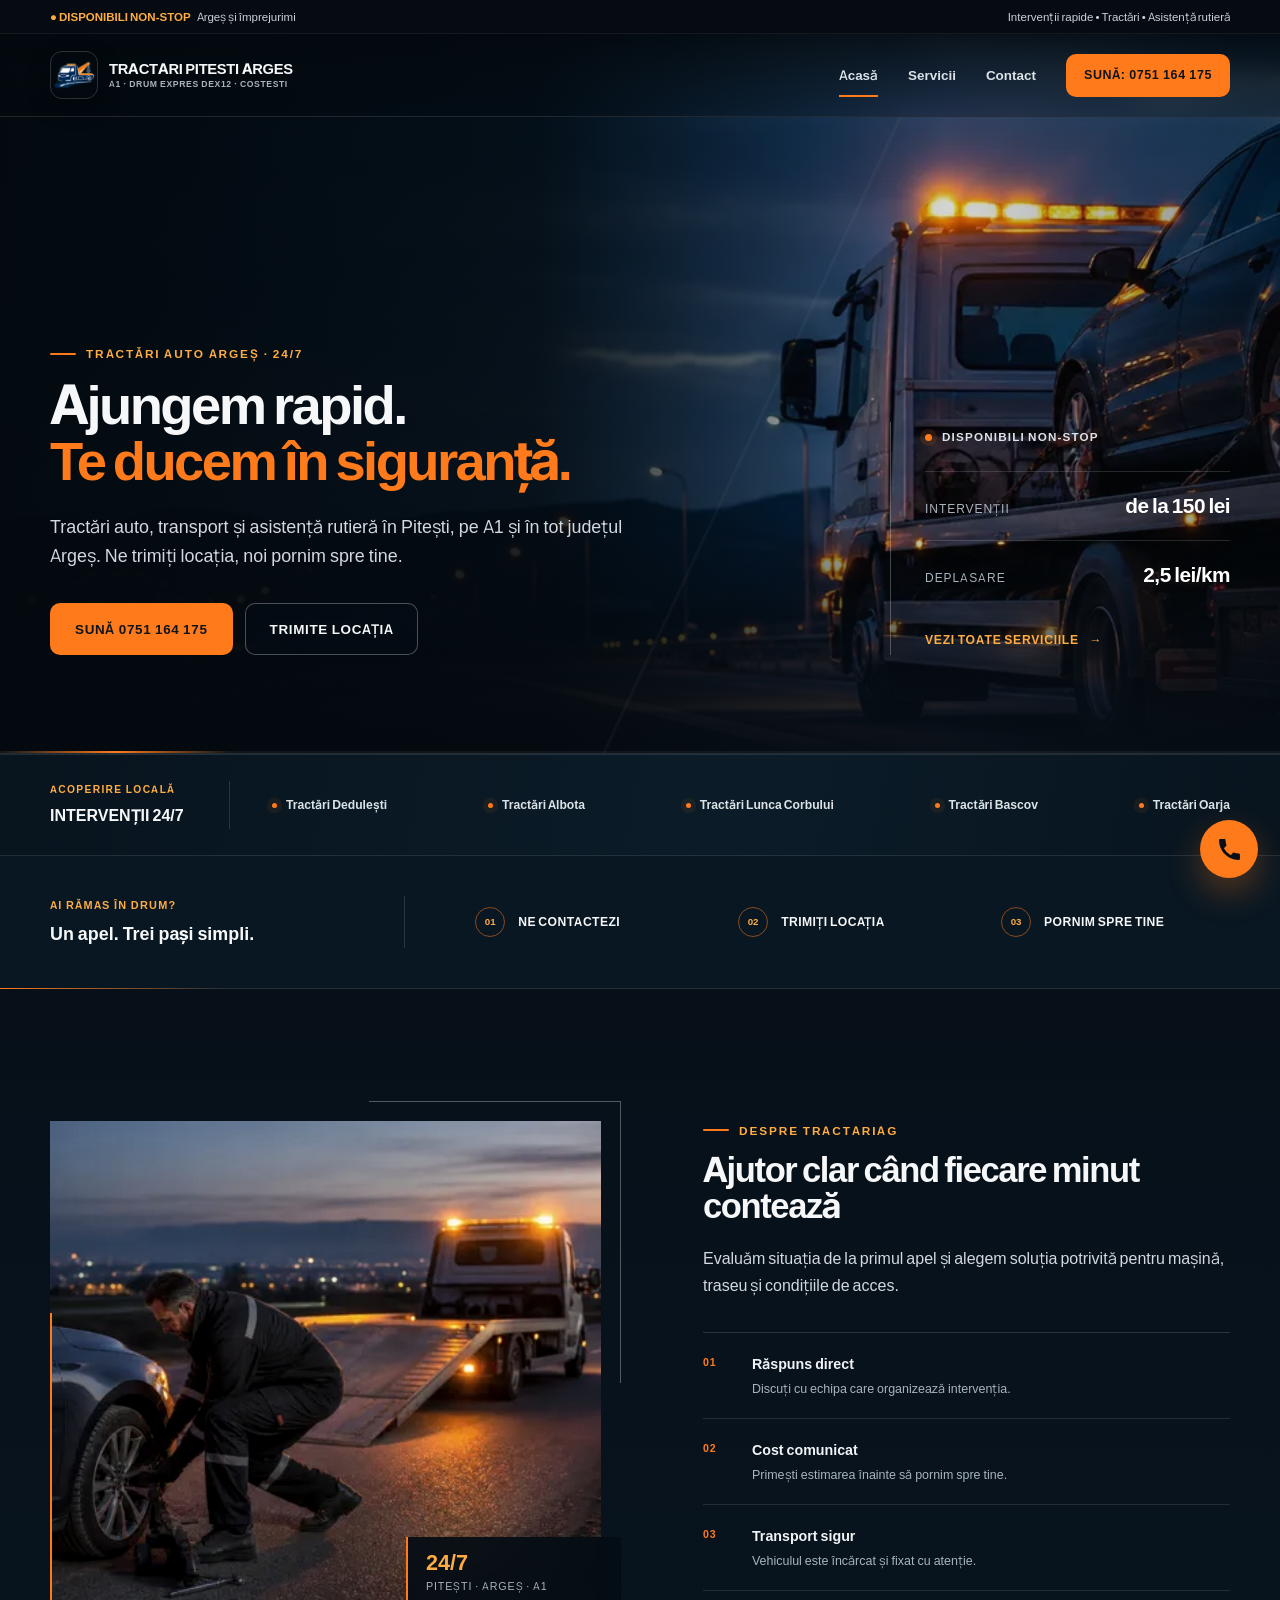
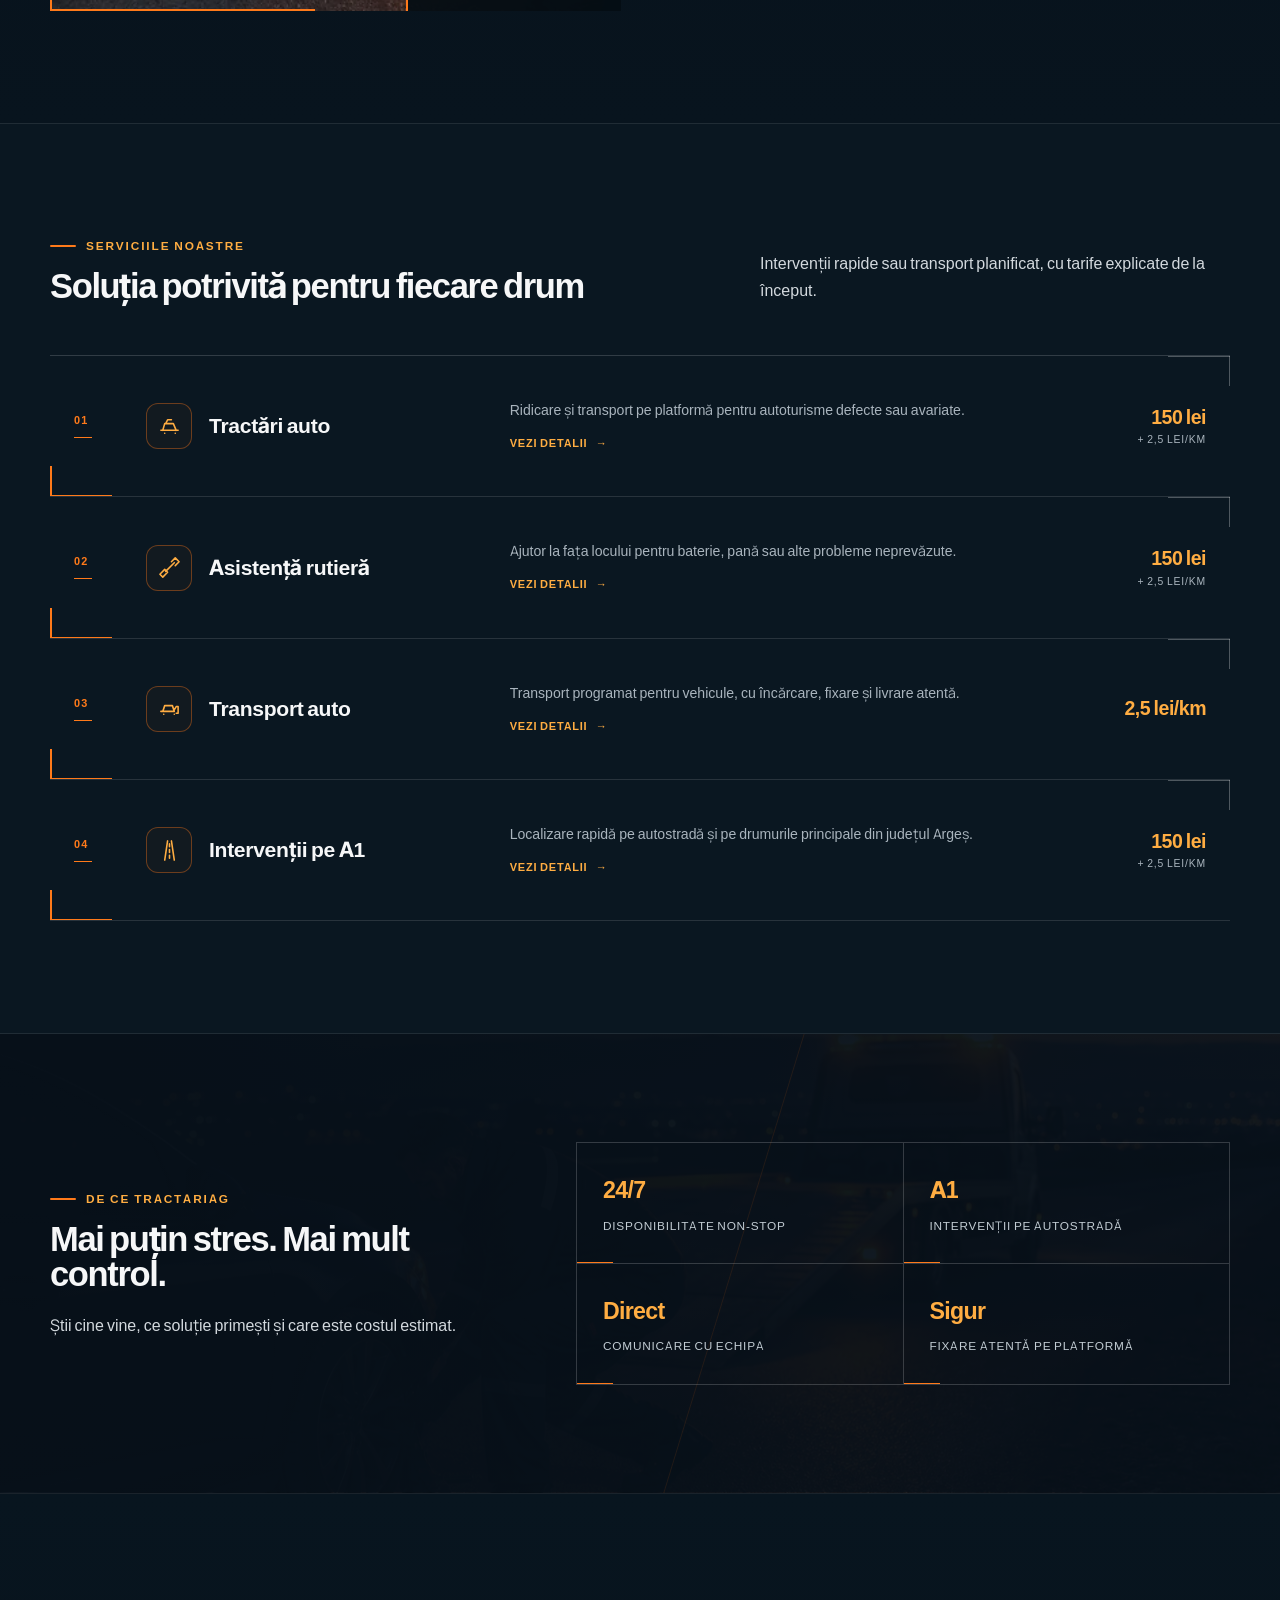
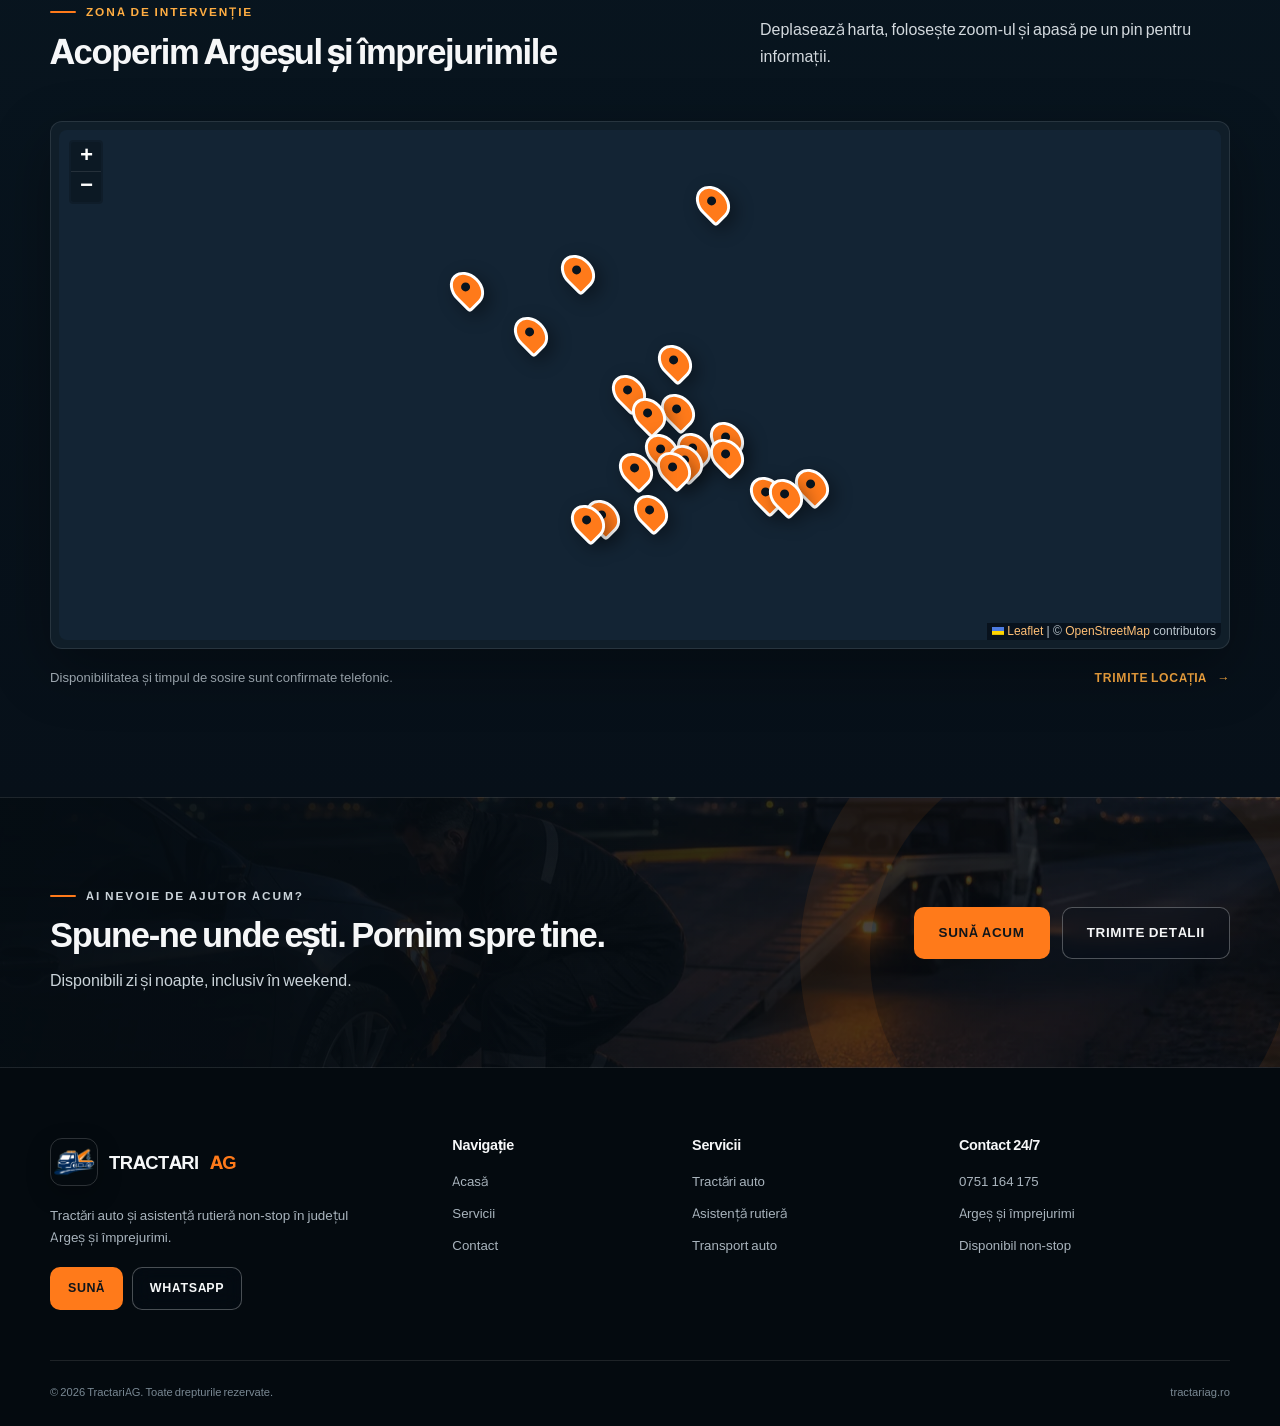
==== commit 80734ef2: "Add extended towing services and local coverage" ====
--- a/index.html
+++ b/index.html
@@ -6,7 +6,7 @@
     <title>Tractări Auto Argeș 24/7 | TractariAG</title>
     <meta
       name="description"
-      content="Tractări auto și asistență rutieră 24/7 în Pitești, județul Argeș și pe A1. Sună direct la 0751 164 175 pentru intervenție rapidă."
+      content="Tractări auto 24/7 în Pitești, Dedulești, Albota, Lunca Corbului, Bascov și Oarja, pe A1 și DEx12. Sună la 0751 164 175."
     />
     <link rel="canonical" href="https://tractariag.ro/" />
     <meta name="theme-color" content="#071019" />
@@ -39,7 +39,7 @@
   />
   <link rel="preload" as="image" href="assets/images/hero-960.webp" media="(max-width: 860px)" type="image/webp" />
     <link rel="stylesheet" href="assets/vendor/leaflet.css" />
-    <link rel="stylesheet" href="assets/css/style.min.css?v=20260807-3" />
+    <link rel="stylesheet" href="assets/css/style.min.css?v=20260807-4" />
     <script type="application/ld+json">
       {
         "@context": "https://schema.org",
@@ -133,6 +133,19 @@
         <div class="svc-hero-track" aria-hidden="true"><span></span></div>
       </section>
 
+      <section class="home-localities" aria-label="Localități deservite pentru tractări auto">
+        <div class="container home-localities-inner" data-reveal>
+          <p class="home-localities-label"><span>Acoperire locală</span><strong>Intervenții 24/7</strong></p>
+          <ul>
+            <li>Tractări Dedulești</li>
+            <li>Tractări Albota</li>
+            <li>Tractări Lunca Corbului</li>
+            <li>Tractări Bascov</li>
+            <li>Tractări Oarja</li>
+          </ul>
+        </div>
+      </section>
+
       <section class="home-flow" aria-label="Cum soliciți intervenția">
         <div class="container home-flow-grid" data-reveal>
           <div class="home-flow-intro"><span>Ai rămas în drum?</span><strong>Un apel. Trei pași simpli.</strong></div>
--- a/assets/css/style.min.css
+++ b/assets/css/style.min.css
@@ -1,3 +1,4 @@
 @font-face{font-family:Manrope;src:url('../fonts/manrope-400.woff2') format('woff2');font-weight:400;font-style:normal;font-display:swap}@font-face{font-family:Manrope;src:url('../fonts/manrope-600.woff2') format('woff2');font-weight:600;font-style:normal;font-display:swap}@font-face{font-family:Manrope;src:url('../fonts/manrope-700.woff2') format('woff2');font-weight:700;font-style:normal;font-display:swap}@font-face{font-family:'Barlow Condensed';src:url('../fonts/barlow-condensed-700.woff2') format('woff2');font-weight:700;font-style:normal;font-display:swap}@font-face{font-family:Archivo;src:url('../fonts/archivo-700.woff2') format('woff2');font-weight:700;font-style:normal;font-display:swap}@font-face{font-family:'Inter Tight';src:url('../fonts/inter-tight-700.woff2') format('woff2');font-weight:700;font-style:normal;font-display:swap}:root{--bg:#071019;--bg-soft:#0b1722;--surface:#101f2c;--surface-2:#142837;--text:#f6f7f8;--muted:#a9b4bd;--line:rgba(255,255,255,.1);--accent:#ff7a1a;--accent-2:#ffad42;--success:#34c782;--shadow:0 20px 60px rgba(0,0,0,.32);--radius:18px;--container:min(1180px,calc(100% - 40px))}*{box-sizing:border-box}html{scroll-behavior:smooth}body{margin:0;background:var(--bg);color:var(--text);font-family:Manrope,Arial,sans-serif;line-height:1.65;-webkit-font-smoothing:antialiased;overflow-x:hidden}::selection{background:var(--accent);color:#090b0d}body::before{content:"";position:fixed;inset:0;pointer-events:none;z-index:-1;background:radial-gradient(circle at 15% 15%,rgba(255,122,26,.055),transparent 27%),radial-gradient(circle at 85% 50%,rgba(30,112,164,.08),transparent 30%)}img{max-width:100%;display:block}a{color:inherit;text-decoration:none}button,input,select,textarea{font:inherit}a,button{-webkit-tap-highlight-color:transparent}:focus-visible{outline:3px solid var(--accent-2);outline-offset:4px}.skip-link{position:fixed;top:10px;left:10px;z-index:1000;background:var(--accent);color:#081019;padding:10px 16px;border-radius:8px;transform:translateY(-150%)}.skip-link:focus{transform:none}.container{width:var(--container);margin-inline:auto}.eyebrow{display:flex;align-items:center;gap:10px;color:var(--accent-2);font-size:.74rem;font-weight:700;letter-spacing:.16em;text-transform:uppercase;margin:0 0 12px}.eyebrow::before{content:"";width:26px;height:2px;background:var(--accent);border-radius:2px}h1,h2,h3{font-family:'Inter Tight',Manrope,Arial,sans-serif;text-transform:uppercase;line-height:1.03;letter-spacing:-.04em;margin:0;font-weight:700}h1{font-size:clamp(2.15rem,3.7vw,3.65rem);max-width:760px}h2{font-size:clamp(1.65rem,2.7vw,2.5rem)}h3{font-size:clamp(1.08rem,1.4vw,1.3rem);letter-spacing:-.015em}p{margin:0}.lead{font-size:clamp(1rem,1.4vw,1.16rem);color:#d3d9de;max-width:660px}.muted{color:var(--muted)}.accent{color:var(--accent)}.mt-20{margin-top:20px}.mt-22{margin-top:22px}.form-heading{font-size:1.9rem;margin-bottom:28px}.section{padding:108px 0;position:relative}.section.alt{background:linear-gradient(180deg,rgba(255,255,255,.025),rgba(255,255,255,.012));border-block:1px solid var(--line)}.section-head{display:flex;align-items:end;justify-content:space-between;gap:40px;margin-bottom:48px}.section-head .lead{max-width:480px}.btn{display:inline-flex;align-items:center;justify-content:center;gap:10px;min-height:52px;padding:0 24px;border:1px solid transparent;border-radius:10px;background:var(--accent);color:#10151a;font-size:.84rem;font-weight:800;text-transform:uppercase;letter-spacing:.05em;cursor:pointer;transition:transform .25s,box-shadow .25s,background .25s}.btn:hover{transform:translateY(-2px);background:#ff913e;box-shadow:0 13px 34px rgba(255,122,26,.2)}.btn-outline{background:rgba(7,16,25,.36);border-color:rgba(255,255,255,.28);color:var(--text);backdrop-filter:blur(10px)}.btn-outline:hover{background:rgba(255,255,255,.08);box-shadow:none}.btn-small{min-height:43px;padding:0 17px;font-size:.78rem}.topbar{height:34px;background:#050b11;border-bottom:1px solid rgba(255,255,255,.06);font-size:.72rem;color:#ccd3d8}.topbar .container{height:100%;display:flex;align-items:center;justify-content:space-between}.topbar strong{color:var(--accent-2)}.site-header{position:absolute;top:34px;left:0;right:0;z-index:100;border-bottom:1px solid rgba(255,255,255,.12);background:linear-gradient(180deg,rgba(3,9,14,.88),rgba(3,9,14,.3));backdrop-filter:blur(12px)}.site-header.is-scrolled{position:fixed;top:0;background:rgba(5,12,18,.95);box-shadow:0 12px 38px rgba(0,0,0,.3);animation:headerIn .25s ease both}@keyframes headerIn{from{transform:translateY(-12px);opacity:.7}to{transform:none;opacity:1}}.header-inner{height:82px;display:flex;align-items:center;justify-content:space-between;gap:24px}.brand{display:flex;align-items:center;gap:11px;font-family:'Inter Tight',Manrope,Arial,sans-serif;font-size:1.15rem;font-weight:700;letter-spacing:-.025em;text-transform:uppercase}.brand-logo{flex:0 0 48px;width:48px;height:48px;display:block;object-fit:cover;border:1px solid rgba(255,255,255,.16);border-radius:12px;box-shadow:0 8px 24px rgba(0,0,0,.24)}.site-nav{display:flex;align-items:center;gap:30px}.mobile-nav-intro,.nav-arrow,.nav-copy small,.nav-index{display:none}.site-nav>a:not(.btn){position:relative;color:#dce2e6;font-size:.84rem;font-weight:600}.site-nav>a:not(.btn)::after{content:"";position:absolute;left:0;right:100%;bottom:-11px;height:2px;background:var(--accent);transition:right .25s}.site-nav>a:hover::after,.site-nav>a[aria-current=page]::after{right:0}.menu-toggle{display:none;width:46px;height:46px;padding:0;border:1px solid var(--line);border-radius:12px;background:rgba(255,255,255,.04);cursor:pointer}.menu-toggle span{display:block;width:21px;height:2px;margin:5px auto;background:#fff;transition:.25s}.hero{min-height:760px;display:flex;align-items:center;padding:174px 0 100px;position:relative;isolation:isolate;background:#071019}.hero::before{content:"";position:absolute;inset:0;z-index:-2;background-image:linear-gradient(90deg,rgba(3,9,14,.98) 0,rgba(3,9,14,.84) 38%,rgba(3,9,14,.18) 74%,rgba(3,9,14,.5) 100%),linear-gradient(0deg,#071019 0,transparent 24%),image-set(url('../images/hero-960.webp') 1x,url('../images/hero.webp') 2x);background-size:cover;background-position:center}.hero::after{content:"";position:absolute;width:260px;height:260px;border:1px solid rgba(255,122,26,.09);border-radius:50%;left:-170px;top:230px;z-index:-1}@keyframes scanLine{0%,100%{transform:translateX(-24px);opacity:.25}50%{transform:translateX(24px);opacity:.75}}@keyframes slowPulse{50%{transform:scale(1.08);opacity:.6}}.hero-content{max-width:790px}.hero h1 span{display:block;color:var(--accent)}.hero .lead{margin:24px 0 32px}.hero-actions{display:flex;flex-wrap:wrap;gap:12px}.hero-facts{display:grid;grid-template-columns:repeat(3,max-content);gap:42px;margin-top:56px;padding-top:27px;border-top:1px solid rgba(255,255,255,.18)}.hero-fact strong{display:block;font-family:'Inter Tight',Manrope,Arial,sans-serif;font-size:1.3rem;line-height:1;color:#fff;font-weight:700;letter-spacing:-.03em}.hero-fact span{font-size:.73rem;color:var(--muted);text-transform:uppercase;letter-spacing:.08em}.floating-call{position:fixed;right:22px;bottom:22px;z-index:90;width:58px;height:58px;display:grid;place-items:center;padding:0;border-radius:50%;background:var(--accent);color:#071019;box-shadow:0 14px 35px rgba(255,122,26,.32);animation:callPulse 2.8s infinite}.floating-call::after{display:none}.floating-call svg{width:25px;fill:currentColor}@keyframes callPulse{0%,100%{box-shadow:0 14px 35px rgba(255,122,26,.37),0 0 0 0 rgba(255,122,26,.3)}50%{box-shadow:0 14px 35px rgba(255,122,26,.37),0 0 0 13px rgba(255,122,26,0)}}.quick-bar{position:relative;margin-top:-55px;z-index:5}.quick-grid{display:grid;grid-template-columns:1.25fr 1fr 1fr 1fr;background:var(--surface);border:1px solid var(--line);border-radius:var(--radius);box-shadow:var(--shadow);overflow:hidden}.quick-intro{padding:28px;background:linear-gradient(135deg,var(--accent),#ff9f3a);color:#0b1218}.quick-intro h2{font-size:1.35rem}.quick-intro p{font-size:.8rem;margin-top:5px;font-weight:600}.quick-item{padding:27px;border-left:1px solid var(--line);transition:background .25s}.quick-item:hover{background:rgba(255,255,255,.025)}.quick-item span{display:block;color:var(--accent-2);font-size:.72rem;font-weight:700;text-transform:uppercase;letter-spacing:.1em;margin-bottom:7px}.quick-item strong{font-size:.91rem}.split{display:grid;grid-template-columns:1fr 1fr;gap:70px;align-items:center}.media-frame{position:relative;border-radius:var(--radius);overflow:hidden;box-shadow:var(--shadow);border:1px solid var(--line)}.media-frame::after{content:"";position:absolute;inset:0;border:1px solid rgba(255,255,255,.08);border-radius:inherit;pointer-events:none}.media-frame img{width:100%;height:auto;aspect-ratio:3/2;object-fit:cover;transition:transform .8s ease}.media-frame:hover img{transform:scale(1.035)}.media-badge{position:absolute;right:18px;bottom:18px;padding:15px 18px;border-radius:13px;background:rgba(7,16,25,.9);border:1px solid var(--line);backdrop-filter:blur(10px)}.media-badge strong{display:block;color:var(--accent);font-size:1.4rem}.media-badge span{font-size:.72rem;color:var(--muted)}.feature-list{display:grid;gap:14px;margin:30px 0}.feature{display:flex;align-items:flex-start;gap:13px;color:#d8dfe3}.feature-icon{flex:0 0 28px;height:28px;display:grid;place-items:center;border-radius:8px;background:rgba(255,122,26,.13);color:var(--accent);font-weight:800}.cards{display:grid;grid-template-columns:1fr;gap:0;border-top:1px solid var(--line)}.card{position:relative;display:grid;grid-template-columns:56px minmax(180px,.7fr) 1fr auto;align-items:center;gap:24px;padding:28px 0;border:0;border-bottom:1px solid var(--line);border-radius:0;background:0 0;transition:border-color .45s cubic-bezier(.22,1,.36,1);overflow:visible}.card::before{content:"";position:absolute;left:0;right:auto;bottom:-1px;width:0;height:1px;background:linear-gradient(90deg,var(--accent),rgba(255,122,26,.12),transparent);transition:width .55s cubic-bezier(.22,1,.36,1)}.card::after{display:none}.card h3,.card-link{transition:color .4s cubic-bezier(.22,1,.36,1),transform .4s cubic-bezier(.22,1,.36,1)}.card-icon{width:46px;height:46px;display:grid;place-items:center;margin:0;border:1px solid rgba(255,122,26,.35);border-radius:50%;color:var(--accent);font-size:.76rem;font-weight:800;letter-spacing:.06em;transition:color .45s cubic-bezier(.22,1,.36,1),border-color .45s cubic-bezier(.22,1,.36,1),background .45s cubic-bezier(.22,1,.36,1),box-shadow .45s cubic-bezier(.22,1,.36,1),transform .45s cubic-bezier(.22,1,.36,1)}.card p{color:var(--muted);font-size:.9rem;margin:0;max-width:560px}.card-link{display:inline-flex;margin:0;color:var(--accent-2);font-size:.76rem;font-weight:700;text-transform:uppercase;letter-spacing:.07em;white-space:nowrap}.trust-grid{display:grid;grid-template-columns:repeat(4,1fr);gap:1px;background:var(--line);border:1px solid var(--line);border-radius:var(--radius);overflow:hidden}.trust-item{padding:35px 26px;background:var(--bg-soft)}.trust-item strong{font-family:'Inter Tight',Manrope,Arial,sans-serif;font-size:1.6rem;color:var(--accent);line-height:1;font-weight:700;letter-spacing:-.035em}.trust-item span{display:block;margin-top:8px;font-size:.76rem;text-transform:uppercase;color:#dce1e5;letter-spacing:.07em}.map-wrap{position:relative}.map-shell{position:relative;padding:10px;background:#101e29;border:1px solid var(--line);border-radius:var(--radius);box-shadow:var(--shadow);overflow:hidden}#service-map{height:510px;border-radius:15px;background:#132434;z-index:1}.leaflet-container{cursor:grab}.leaflet-container.leaflet-dragging{cursor:grabbing}.leaflet-tile-pane{filter:grayscale(.35) invert(.86) hue-rotate(170deg) brightness(.7) contrast(1.25)}.leaflet-control-attribution{background:rgba(7,16,25,.85)!important;color:#bcc7cf!important}.leaflet-control-attribution a{color:#ffc077!important}.leaflet-bar a{background:#0c1924!important;color:#fff!important;border-color:var(--line)!important}.leaflet-bar a:hover{background:#183044!important}.custom-map-marker{background:0 0;border:0}.custom-map-marker span{display:block;width:30px;height:38px;background:var(--accent);border:3px solid #fff;border-radius:50% 50% 50% 4px;transform:rotate(-45deg);box-shadow:0 8px 18px rgba(0,0,0,.4)}.custom-map-marker span::after{content:"";position:absolute;width:9px;height:9px;border-radius:50%;background:#09141e;left:8px;top:9px}.leaflet-popup-content-wrapper,.leaflet-popup-tip{background:#0c1924;color:#fff}.leaflet-popup-content{min-width:170px;margin:16px}.leaflet-popup-content strong{display:block;font-family:'Inter Tight',Manrope,Arial,sans-serif;font-size:1rem;text-transform:uppercase;font-weight:700}.leaflet-popup-content span{display:block;color:#aebac3;font-size:.76rem;line-height:1.45;margin:5px 0 12px}.leaflet-popup-content a{display:inline-flex;padding:7px 11px;border-radius:7px;background:var(--accent);color:#0a1117;font-size:.72rem;font-weight:800;text-transform:uppercase}.map-note{display:flex;align-items:center;justify-content:space-between;gap:20px;margin-top:20px;color:var(--muted);font-size:.82rem}.cta{padding:74px 0;position:relative;overflow:hidden;background:linear-gradient(100deg,rgba(5,12,18,.98),rgba(5,12,18,.7)),url('../images/asistenta.webp') center 52%/cover;border-block:1px solid var(--line)}.cta::after{content:"";position:absolute;inset:auto -80px -170px auto;width:420px;height:420px;border:70px solid rgba(255,122,26,.08);border-radius:50%}.cta-inner{position:relative;z-index:1;display:flex;align-items:center;justify-content:space-between;gap:40px}.cta h2{max-width:650px}.cta p{margin-top:14px;color:#cbd4da}.page-hero{padding:190px 0 86px;position:relative;overflow:hidden;background:linear-gradient(120deg,#071019,#102637);border-bottom:1px solid var(--line)}.page-hero::before{display:none}.page-hero::after{content:"";position:absolute;right:-80px;top:-170px;width:520px;height:520px;border-radius:50%;border:90px solid rgba(255,122,26,.035)}.page-hero h1{font-size:clamp(2.05rem,3.5vw,3.2rem)}.page-hero .lead{margin-top:20px}.breadcrumbs{display:flex;gap:9px;align-items:center;font-size:.74rem;text-transform:uppercase;letter-spacing:.08em;color:var(--muted);margin-bottom:25px}.breadcrumbs a{color:var(--accent-2)}.service-row{display:grid;grid-template-columns:1fr 1.15fr;gap:42px;padding:34px 0;border-top:1px solid var(--line);align-items:start}.service-number{font-family:'Inter Tight',Manrope,Arial,sans-serif;color:var(--accent);font-size:.85rem;font-weight:700}.service-row h3{font-size:1.45rem;margin-top:8px}.service-copy p{color:var(--muted)}.price{display:flex;justify-content:space-between;align-items:center;gap:20px;margin-top:18px;padding-top:18px;border-top:1px solid var(--line);font-size:.8rem;color:#dce3e7}.price strong{font-size:1.15rem;color:var(--accent-2)}.notice{padding:18px 20px;border-radius:13px;background:rgba(255,122,26,.09);border:1px solid rgba(255,122,26,.22);font-size:.82rem;color:#e8d5c6;margin-top:28px}.steps{display:grid;grid-template-columns:repeat(3,1fr);gap:20px;counter-reset:steps}.step{padding:30px;border:1px solid var(--line);border-radius:18px;background:var(--surface);counter-increment:steps}.step::before{content:"0" counter(steps);font-family:'Inter Tight',Manrope,Arial,sans-serif;font-size:2rem;color:var(--accent);font-weight:700}.step h3{margin:15px 0 10px}.step p{color:var(--muted);font-size:.88rem}.services-redesign h1,.services-redesign h2,.services-redesign h3{text-transform:none}.svc-hero{position:relative;isolation:isolate;min-height:680px;display:flex;align-items:flex-end;padding:190px 0 96px;overflow:hidden;border-bottom:1px solid rgba(255,255,255,.11);background:#071019}.svc-hero::before{content:"";position:absolute;z-index:-2;inset:0;background-image:linear-gradient(90deg,rgba(3,10,16,.98) 0,rgba(3,10,16,.9) 43%,rgba(3,10,16,.32) 75%,rgba(3,10,16,.58) 100%),linear-gradient(0deg,#071019 0,transparent 32%),url('../images/asistenta.webp');background-size:cover;background-position:center 54%}.svc-hero::after{content:"";position:absolute;z-index:-1;inset:0;background:linear-gradient(115deg,transparent 56%,rgba(255,255,255,.035) 56.1%,transparent 56.35%);pointer-events:none}.svc-hero-grid{display:grid;grid-template-columns:minmax(0,1fr) 340px;gap:92px;align-items:end}.svc-hero-copy h1{max-width:680px;font-size:clamp(2.35rem,4.2vw,3.55rem);letter-spacing:-.045em}.svc-hero-copy .lead{max-width:620px;margin:24px 0 32px}.svc-hero-aside{padding:6px 0 4px 34px;border-left:1px solid rgba(255,255,255,.25)}.svc-live{display:flex;align-items:center;gap:10px;margin-bottom:24px;color:#dce3e8;font-size:.73rem;font-weight:700;letter-spacing:.1em;text-transform:uppercase}.svc-live span{width:7px;height:7px;border-radius:50%;background:var(--accent);box-shadow:0 0 0 5px rgba(255,122,26,.12);animation:svcPulse 2.8s ease-in-out infinite}.svc-hero-rate{display:flex;justify-content:space-between;align-items:baseline;gap:18px;padding:17px 0;border-top:1px solid rgba(255,255,255,.14)}.svc-hero-rate span{color:var(--muted);font-size:.75rem;text-transform:uppercase;letter-spacing:.08em}.svc-hero-rate strong{font-family:'Inter Tight',Manrope,Arial,sans-serif;color:#fff;font-size:1.3rem;letter-spacing:-.025em}.svc-location-link,.svc-text-link{display:inline-flex;align-items:center;gap:10px;margin-top:20px;color:var(--accent-2);font-size:.76rem;font-weight:800;letter-spacing:.06em;text-transform:uppercase}.svc-location-link span,.svc-text-link span{transition:transform .35s cubic-bezier(.22,1,.36,1)}.svc-hero-track{position:absolute;left:0;right:0;bottom:0;height:2px;overflow:hidden;background:rgba(255,255,255,.05)}.svc-hero-track span{display:block;width:18%;height:100%;background:linear-gradient(90deg,transparent,var(--accent),transparent);animation:svcTrack 8s ease-in-out infinite}@keyframes svcPulse{50%{box-shadow:0 0 0 9px rgba(255,122,26,0)}}@keyframes svcTrack{0%{transform:translateX(-100%);opacity:0}15%,80%{opacity:.8}100%{transform:translateX(650%);opacity:0}}.svc-services{padding-block:112px;background:linear-gradient(180deg,#071019,#08151f)}.svc-section-head{display:flex;align-items:flex-end;justify-content:space-between;gap:70px;margin-bottom:52px}.svc-section-head>div{max-width:600px}.svc-section-head .lead{max-width:470px;font-size:1rem}.svc-list{border-top:1px solid rgba(255,255,255,.16)}.svc-item{position:relative;isolation:isolate;display:grid;grid-template-columns:42px minmax(225px,.8fr) minmax(300px,1.25fr) 145px;gap:30px;align-items:center;padding:42px 24px;border-bottom:1px solid rgba(255,255,255,.12);overflow:hidden;background-image:linear-gradient(var(--accent),var(--accent)),linear-gradient(var(--accent),var(--accent)),linear-gradient(rgba(255,255,255,.28),rgba(255,255,255,.28)),linear-gradient(rgba(255,255,255,.28),rgba(255,255,255,.28));background-repeat:no-repeat;background-position:left bottom,left bottom,right top,right top;background-size:2px 30px,62px 1px,1px 30px,62px 1px;transition:border-color .4s ease,background-size .55s cubic-bezier(.22,1,.36,1)}.svc-item::before{content:"";position:absolute;z-index:-1;inset:1px 0;background:linear-gradient(90deg,rgba(255,122,26,.055),rgba(255,122,26,.012) 53%,transparent);opacity:0;transition:opacity .5s cubic-bezier(.22,1,.36,1)}.svc-item::after{content:"";position:absolute;left:0;bottom:-1px;width:100%;height:1px;background:linear-gradient(90deg,var(--accent),rgba(255,122,26,.2),transparent 72%);transform:scaleX(.08);transform-origin:left;opacity:.45;transition:transform .65s cubic-bezier(.22,1,.36,1),opacity .4s}.svc-index{align-self:start;padding-top:13px;color:var(--accent);font-size:.68rem;font-weight:800;letter-spacing:.12em}.svc-index::after{content:"";display:block;width:18px;height:1px;margin-top:8px;background:var(--accent);transform-origin:left;animation:svcDash 4.8s ease-in-out infinite}.svc-item:nth-child(2) .svc-index::after{animation-delay:-1.2s}.svc-item:nth-child(3) .svc-index::after{animation-delay:-2.4s}.svc-item:nth-child(4) .svc-index::after{animation-delay:-3.6s}@keyframes svcDash{0%,100%{transform:scaleX(.55);opacity:.45}50%{transform:scaleX(1);opacity:1}}.svc-title{display:flex;align-items:center;gap:17px}.svc-title h3{font-size:clamp(1.15rem,1.65vw,1.45rem);line-height:1.12;transition:color .4s ease}.svc-icon{flex:0 0 46px;width:46px;height:46px;display:grid;place-items:center;border:1px solid rgba(255,122,26,.38);border-radius:12px;color:var(--accent-2);background:rgba(255,122,26,.035);transition:color .45s ease,border-color .45s ease,background .45s ease,transform .45s cubic-bezier(.22,1,.36,1)}.svc-icon svg{width:23px;height:23px;fill:none;stroke:currentColor;stroke-width:1.65;stroke-linecap:round;stroke-linejoin:round}.svc-details p{max-width:560px;color:var(--muted);font-size:.88rem;line-height:1.7}.svc-details ul{display:flex;flex-wrap:wrap;gap:8px 22px;margin:13px 0 0;padding:0;list-style:none}.svc-details li{position:relative;padding-left:13px;color:#d7dee3;font-size:.71rem;font-weight:600}.svc-details li::before{content:"";position:absolute;left:0;top:.55em;width:4px;height:4px;border-radius:50%;background:var(--accent)}.svc-price{text-align:right}.svc-price small,.svc-price span{display:block;color:var(--muted);font-size:.65rem;letter-spacing:.08em;text-transform:uppercase}.svc-price strong{display:block;margin:3px 0;font-family:'Inter Tight',Manrope,Arial,sans-serif;color:var(--accent-2);font-size:1.22rem;line-height:1.1;letter-spacing:-.025em;white-space:nowrap;transition:color .4s ease,transform .45s cubic-bezier(.22,1,.36,1)}.svc-pricing{padding-block:112px;background:#0a1721;border-block:1px solid rgba(255,255,255,.1)}.svc-pricing-grid{display:grid;grid-template-columns:1.06fr .94fr;gap:82px;align-items:stretch}.svc-pricing-media{position:relative;min-height:440px;margin:0;padding:0 0 22px 22px}.svc-pricing-media::before{content:"";position:absolute;left:0;bottom:0;width:45%;height:58%;border-left:2px solid var(--accent);border-bottom:2px solid var(--accent);opacity:.8}.svc-pricing-media::after{content:"";position:absolute;right:-16px;top:-16px;width:72px;height:72px;border-top:1px solid rgba(255,255,255,.24);border-right:1px solid rgba(255,255,255,.24)}.svc-pricing-media picture{display:block;position:absolute;inset:0 0 22px 22px;overflow:hidden}.svc-pricing-media img{width:100%;height:100%;object-fit:cover;object-position:67% center;filter:saturate(.82) contrast(1.04);transition:transform 1s cubic-bezier(.22,1,.36,1)}.svc-pricing-media figcaption{position:absolute;right:0;bottom:0;max-width:310px;padding:13px 16px;background:rgba(5,13,20,.92);border-left:2px solid var(--accent);color:#d9e0e4;font-size:.72rem;letter-spacing:.025em;backdrop-filter:blur(8px)}.svc-pricing-copy h2{max-width:580px}.svc-pricing-copy .lead{margin-top:22px;font-size:1rem}.svc-rates{margin-top:36px;border-top:1px solid rgba(255,255,255,.15)}.svc-rates>div{display:grid;grid-template-columns:38px 1fr auto;gap:16px;align-items:baseline;padding:20px 0;border-bottom:1px solid rgba(255,255,255,.12)}.svc-rates span{color:var(--accent);font-size:.68rem;font-weight:800;letter-spacing:.1em}.svc-rates p{color:var(--muted);font-size:.78rem;text-transform:uppercase;letter-spacing:.07em}.svc-rates strong{font-family:'Inter Tight',Manrope,Arial,sans-serif;font-size:1.25rem;color:#fff;letter-spacing:-.025em}.svc-disclaimer{margin-top:20px;padding-left:14px;border-left:2px solid rgba(255,122,26,.65);color:#929fa8;font-size:.74rem;line-height:1.6}.svc-process{padding-block:108px;background:#071019}.svc-route{position:relative;display:grid;grid-template-columns:repeat(3,1fr);gap:58px;margin:0;padding:0;list-style:none}.svc-route::before{content:"";position:absolute;left:0;right:0;top:18px;height:1px;background:rgba(255,255,255,.16)}.svc-route::after{content:"";position:absolute;left:0;top:17px;width:18%;height:2px;background:linear-gradient(90deg,transparent,var(--accent),transparent);animation:svcRoute 9s ease-in-out infinite}@keyframes svcRoute{0%{transform:translateX(-70%);opacity:0}20%,75%{opacity:.75}100%{transform:translateX(530%);opacity:0}}.svc-route li{position:relative;padding:56px 34px 0 0}.svc-route li>span{position:absolute;z-index:1;top:0;left:0;width:36px;height:36px;display:grid;place-items:center;border:1px solid rgba(255,122,26,.6);border-radius:50%;background:#071019;color:var(--accent-2);font-size:.66rem;font-weight:800}.svc-route h3{font-size:1.2rem}.svc-route p{max-width:310px;margin-top:10px;color:var(--muted);font-size:.84rem}.svc-map{padding-block:108px;background:linear-gradient(180deg,#08151f,#071019);border-top:1px solid rgba(255,255,255,.08)}.svc-map .map-shell{border-radius:12px;padding:8px}.svc-map #service-map{border-radius:8px}.svc-map .map-note{margin-top:18px}.svc-text-link{margin-top:0}.svc-cta h2{max-width:720px}.home-redesign h1,.home-redesign h2,.home-redesign h3{text-transform:none}.home-hero{position:relative;isolation:isolate;min-height:720px;display:flex;align-items:flex-end;padding:190px 0 98px;overflow:hidden;border-bottom:1px solid rgba(255,255,255,.11);background:#071019}.home-hero::before{content:"";position:absolute;z-index:-2;inset:0;background-image:linear-gradient(90deg,rgba(3,9,14,.98) 0,rgba(3,9,14,.88) 42%,rgba(3,9,14,.16) 74%,rgba(3,9,14,.46) 100%),linear-gradient(0deg,#071019 0,transparent 31%),image-set(url('../images/hero-960.webp') 1x,url('../images/hero.webp') 2x);background-size:cover;background-position:center}.home-hero::after{content:"";position:absolute;z-index:-1;inset:0;background:linear-gradient(115deg,transparent 58%,rgba(255,255,255,.04) 58.1%,transparent 58.35%);pointer-events:none}.home-hero-grid{display:grid;grid-template-columns:minmax(0,1fr) 340px;gap:92px;align-items:end}.home-hero-copy h1{max-width:690px;font-size:clamp(2.4rem,4.25vw,3.65rem);letter-spacing:-.047em}.home-hero-copy h1 span{display:block;color:var(--accent)}.home-hero-copy .lead{max-width:620px;margin:24px 0 32px}.home-hero-aside{padding:6px 0 4px 34px;border-left:1px solid rgba(255,255,255,.25)}.home-flow{position:relative;background:#091722;border-bottom:1px solid rgba(255,255,255,.1)}.home-flow::after{content:"";position:absolute;left:0;bottom:-1px;width:18%;height:1px;background:linear-gradient(90deg,var(--accent),transparent);animation:homeFlowLine 7s ease-in-out infinite}.home-flow-grid{display:grid;grid-template-columns:.8fr 1.7fr;gap:70px;align-items:center;min-height:132px}.home-flow-intro{padding-right:38px;border-right:1px solid rgba(255,255,255,.13)}.home-flow-intro span{display:block;color:var(--accent-2);font-size:.68rem;font-weight:800;letter-spacing:.12em;text-transform:uppercase}.home-flow-intro strong{display:block;margin-top:5px;font-family:'Inter Tight',Manrope,Arial,sans-serif;font-size:1.12rem}.home-flow ol{display:grid;grid-template-columns:repeat(3,1fr);gap:34px;margin:0;padding:0;list-style:none}.home-flow li{display:flex;align-items:center;gap:13px}.home-flow li span{flex:0 0 30px;width:30px;height:30px;display:grid;place-items:center;border:1px solid rgba(255,122,26,.52);border-radius:50%;color:var(--accent-2);font-size:.61rem;font-weight:800}.home-flow li strong{font-size:.76rem;letter-spacing:.035em;text-transform:uppercase}@keyframes homeFlowLine{0%,100%{transform:scaleX(.35);transform-origin:left;opacity:.35}50%{transform:scaleX(1);transform-origin:left;opacity:.9}}.home-intro{padding-block:112px;background:linear-gradient(180deg,#071019,#08141e)}.home-intro-grid{display:grid;grid-template-columns:1.04fr .96fr;gap:82px;align-items:stretch}.home-intro-media{position:relative;min-height:510px;margin:0;padding:20px 20px 0 0}.home-intro-media::before{content:"";position:absolute;right:0;top:0;width:44%;height:55%;border-top:1px solid rgba(255,255,255,.3);border-right:1px solid rgba(255,255,255,.3)}.home-intro-media::after{content:"";position:absolute;left:0;bottom:0;width:46%;height:58%;border-left:2px solid var(--accent);border-bottom:2px solid var(--accent)}.home-intro-media picture{position:absolute;inset:20px 20px 0 0;display:block;overflow:hidden}.home-intro-media img{width:100%;height:100%;object-fit:cover;object-position:54% center;filter:saturate(.82) contrast(1.04);transition:transform 1s cubic-bezier(.22,1,.36,1)}.home-intro-media figcaption{position:absolute;z-index:1;right:0;bottom:0;min-width:215px;padding:15px 18px;background:rgba(5,13,20,.93);border-left:2px solid var(--accent);backdrop-filter:blur(8px)}.home-intro-media figcaption span,.home-intro-media figcaption strong{display:block}.home-intro-media figcaption strong{font-family:'Inter Tight',Manrope,Arial,sans-serif;color:var(--accent-2);font-size:1.35rem;line-height:1}.home-intro-media figcaption span{margin-top:5px;color:var(--muted);font-size:.67rem;letter-spacing:.08em;text-transform:uppercase}.home-intro-copy{align-self:center}.home-intro-copy h2{max-width:560px}.home-intro-copy>.lead{margin-top:22px;font-size:1rem}.home-benefits{margin:34px 0 0;padding:0;border-top:1px solid rgba(255,255,255,.14);list-style:none}.home-benefits li{display:grid;grid-template-columns:34px 1fr;gap:15px;padding:19px 0;border-bottom:1px solid rgba(255,255,255,.11)}.home-benefits li>span{padding-top:2px;color:var(--accent);font-size:.66rem;font-weight:800;letter-spacing:.1em}.home-benefits p{color:var(--muted);font-size:.78rem}.home-benefits strong{display:block;margin-bottom:3px;color:#f1f4f6;font-size:.89rem}.home-services{padding-block:112px;background:#0a1721;border-block:1px solid rgba(255,255,255,.09)}.home-service-link{display:inline-flex;align-items:center;gap:8px;margin-top:12px;color:var(--accent-2);font-size:.69rem;font-weight:800;letter-spacing:.07em;text-transform:uppercase}.home-service-link span{transition:transform .35s cubic-bezier(.22,1,.36,1)}.home-proof{position:relative;isolation:isolate;overflow:hidden;padding-block:108px;background:#071019}.home-proof::before{content:"";position:absolute;z-index:-1;inset:0;background-image:linear-gradient(100deg,rgba(7,16,25,.98),rgba(7,16,25,.88)),url('../images/asistenta.webp');background-size:cover;background-position:center 55%;opacity:.48}.home-proof::after{content:"";position:absolute;z-index:-1;right:-5%;top:-80%;width:46%;height:250%;border-left:1px solid rgba(255,122,26,.1);transform:rotate(17deg)}.home-proof-grid{display:grid;grid-template-columns:.8fr 1.2fr;gap:90px;align-items:center}.home-proof-grid>div .lead{margin-top:20px;font-size:1rem}.home-proof-list{display:grid;grid-template-columns:1fr 1fr;margin:0;border-top:1px solid rgba(255,255,255,.18);border-left:1px solid rgba(255,255,255,.18)}.home-proof-list div{position:relative;padding:28px 26px;border-right:1px solid rgba(255,255,255,.18);border-bottom:1px solid rgba(255,255,255,.18);overflow:hidden}.home-proof-list div::after{content:"";position:absolute;left:0;bottom:0;width:36px;height:1px;background:var(--accent);transition:width .5s cubic-bezier(.22,1,.36,1)}.home-proof-list dt{font-family:'Inter Tight',Manrope,Arial,sans-serif;color:var(--accent-2);font-size:1.45rem;font-weight:700;letter-spacing:-.03em}.home-proof-list dd{margin:6px 0 0;color:#c2ccd3;font-size:.74rem;text-transform:uppercase;letter-spacing:.065em}.home-map{padding-block:108px;background:linear-gradient(180deg,#08151f,#071019);border-top:1px solid rgba(255,255,255,.08)}.home-map .map-shell{padding:8px;border-radius:12px}.home-map #service-map{border-radius:8px}.home-map .map-note{margin-top:18px}.home-cta h2{max-width:720px}.contact-grid{display:grid;grid-template-columns:.78fr 1.22fr;gap:26px;align-items:start}.contact-panel{position:sticky;top:108px;padding:38px;border:1px solid rgba(255,255,255,.13);border-radius:var(--radius);background:linear-gradient(180deg,rgba(9,20,29,.72),rgba(9,20,29,.97)),url('../images/asistenta-640.webp') center/cover;box-shadow:var(--shadow);overflow:hidden}.contact-panel::before{content:"";position:absolute;left:38px;right:38px;top:0;height:2px;background:linear-gradient(90deg,var(--accent),transparent)}.contact-form{position:relative;padding:40px;border:1px solid rgba(255,255,255,.13);border-radius:var(--radius);background:linear-gradient(145deg,#112331,#0d1b26);box-shadow:var(--shadow);overflow:hidden}.contact-form::before{content:"";position:absolute;top:0;left:40px;width:92px;height:2px;background:var(--accent)}.contact-panel h2{font-size:1.9rem}.contact-panel>p{color:var(--muted);margin:16px 0 28px}.contact-method{position:relative;isolation:isolate;display:flex;align-items:center;gap:15px;padding:17px 0;border-top:1px solid var(--line)}.contact-method::before{content:"";position:absolute;z-index:-1;inset:5px -10px;border-radius:11px;background:linear-gradient(90deg,rgba(255,122,26,.07),transparent 78%);opacity:0;transform:scaleX(.96);transform-origin:left;transition:opacity .45s cubic-bezier(.22,1,.36,1),transform .55s cubic-bezier(.22,1,.36,1);pointer-events:none}.contact-method .contact-method-icon{flex:0 0 44px;width:44px;height:44px;padding:0;display:grid;place-items:center;line-height:0;border-radius:11px;border:1px solid rgba(255,122,26,.72);background:linear-gradient(145deg,rgba(255,122,26,.19),rgba(255,122,26,.045));color:var(--accent-2);overflow:hidden;transition:color .45s cubic-bezier(.22,1,.36,1),border-color .45s cubic-bezier(.22,1,.36,1),background .45s cubic-bezier(.22,1,.36,1),box-shadow .45s cubic-bezier(.22,1,.36,1),transform .45s cubic-bezier(.22,1,.36,1)}.contact-method-icon svg{display:block;width:21px;height:21px;margin:auto;fill:none;stroke:currentColor;stroke-width:1.9;stroke-linecap:round;stroke-linejoin:round}.contact-method>span:last-child{display:block}.contact-method>span:last-child>span{display:block;color:var(--muted);font-size:.72rem;text-transform:uppercase;letter-spacing:.07em}.contact-method strong{display:block;font-size:.96rem;color:#e7ecef;transition:color .4s cubic-bezier(.22,1,.36,1)}.form-grid{display:grid;grid-template-columns:1fr 1fr;gap:18px}.field{display:grid;gap:8px}.field.full{grid-column:1/-1}.field label{font-size:.73rem;font-weight:700;text-transform:uppercase;letter-spacing:.08em;color:#cfd7dc}.field input,.field select,.field textarea{width:100%;border:1px solid rgba(255,255,255,.12);border-radius:11px;background:rgba(5,14,21,.78);color:#fff;padding:14px 15px;outline:0;transition:border-color .2s,box-shadow .2s,background .2s}.field input:hover,.field select:hover,.field textarea:hover{background:#091722}.field input:focus,.field select:focus,.field textarea:focus{border-color:var(--accent);background:#091722;box-shadow:0 0 0 3px rgba(255,122,26,.11)}.field textarea{resize:vertical;min-height:120px}.form-note{color:var(--muted);font-size:.75rem;margin:16px 0}.faq-list{display:grid;gap:10px}.faq-item{border:1px solid var(--line);border-radius:13px;background:rgba(255,255,255,.02);overflow:hidden}.faq-item button{width:100%;display:flex;align-items:center;justify-content:space-between;gap:20px;padding:19px 20px;border:0;background:0 0;color:#fff;text-align:left;font-weight:700;cursor:pointer}.faq-item button::after{content:"+";font-size:1.4rem;color:var(--accent);transition:transform .2s}.faq-answer{max-height:0;overflow:hidden;color:var(--muted);font-size:.86rem;transition:max-height .3s}.faq-answer p{padding:0 20px 20px}.faq-item.is-open .faq-answer{max-height:180px}.faq-item.is-open button::after{transform:rotate(45deg)}.site-footer{padding:70px 0 25px;background:#040a0f}.footer-grid{display:grid;grid-template-columns:1.3fr .7fr .8fr 1fr;gap:50px}.footer-brand p{color:var(--muted);font-size:.84rem;max-width:320px;margin:18px 0}.footer-title{font-family:'Inter Tight',Manrope,Arial,sans-serif;font-size:.9rem;font-weight:700;letter-spacing:-.02em;text-transform:uppercase;margin-bottom:18px}.footer-links{display:grid;gap:10px;color:var(--muted);font-size:.83rem}.footer-links a:hover{color:var(--accent-2)}.footer-actions{display:flex;gap:9px;flex-wrap:wrap}.footer-bottom{display:flex;justify-content:space-between;gap:20px;margin-top:50px;padding-top:22px;border-top:1px solid var(--line);color:#798893;font-size:.7rem}[data-reveal]{opacity:0;transform:translateY(20px);transition:opacity .6s ease,transform .6s ease}[data-reveal].is-visible{opacity:1;transform:none}@media(max-width:1000px){.cards{grid-template-columns:repeat(2,1fr)}.quick-grid{grid-template-columns:1fr 1fr}.quick-intro{grid-column:1/-1}.quick-item:nth-child(2){border-left:0}.split{gap:40px}.trust-grid{grid-template-columns:repeat(2,1fr)}.footer-grid{grid-template-columns:1.2fr 1fr 1fr}.footer-brand{grid-column:1/-1}}@media(max-width:860px){:root{--container:min(100% - 30px,720px)}.section{padding:82px 0}.topbar .topbar-extra{display:none}.site-header{top:34px}.header-inner{height:72px}.menu-toggle{display:block;position:relative;z-index:102}.menu-toggle[aria-expanded=true] span:first-child{transform:translateY(7px) rotate(45deg)}.menu-toggle[aria-expanded=true] span:nth-child(2){opacity:0}.menu-toggle[aria-expanded=true] span:nth-child(3){transform:translateY(-7px) rotate(-45deg)}.site-nav{position:fixed;inset:0;z-index:101;display:flex;flex-direction:column;justify-content:center;gap:27px;background:rgba(4,10,15,.98);transform:translateX(100%);visibility:hidden;transition:transform .32s,visibility .32s}.site-nav.is-open{transform:none;visibility:visible}.site-nav>a:not(.btn){font-family:'Inter Tight',Manrope,Arial,sans-serif;font-size:1.35rem;font-weight:700;text-transform:uppercase}.site-nav>a:not(.btn)::after{bottom:-5px}.menu-open{overflow:hidden}.hero{min-height:700px}.hero::before{background-image:linear-gradient(90deg,rgba(3,9,14,.94),rgba(3,9,14,.58)),linear-gradient(0deg,#071019 0,transparent 32%),url('../images/hero-960.webp');background-position:62% center}.hero-content{max-width:680px}.section-head{align-items:start;flex-direction:column;gap:18px}.contact-grid,.split{grid-template-columns:1fr}.split .media-frame{order:-1}.service-row{grid-template-columns:.75fr 1.25fr}.steps{grid-template-columns:1fr}.cta-inner{align-items:flex-start;flex-direction:column}.footer-grid{grid-template-columns:repeat(2,1fr)}}@media(max-width:600px){:root{--container:calc(100% - 26px);--radius:15px}.section{padding:68px 0}.topbar{font-size:.66rem}.header-inner{height:68px}.brand{font-size:1rem}.brand-logo{flex-basis:42px;width:42px;height:42px;border-radius:10px}.site-header .header-call{display:none}.hero{min-height:620px;padding-top:140px}.hero h1{font-size:2rem}.hero .lead{font-size:.92rem}.hero-actions{display:grid}.hero-actions .btn{width:100%}.hero-facts{grid-template-columns:repeat(3,1fr);gap:10px}.hero-fact strong{font-size:1.1rem}.hero-fact span{font-size:.62rem}.quick-bar{margin-top:-30px}.quick-grid{grid-template-columns:1fr}.quick-intro{grid-column:auto}.quick-item{border-left:0;border-top:1px solid var(--line);padding:21px 24px}.cards{grid-template-columns:1fr}.trust-grid{grid-template-columns:1fr 1fr}.trust-item{padding:25px 18px}.trust-item strong{font-size:1.35rem}#service-map{height:430px}.map-note{align-items:flex-start;flex-direction:column}.page-hero{padding:155px 0 62px}.service-row{grid-template-columns:1fr;gap:18px}.service-row h3{font-size:1.3rem}.form-grid{grid-template-columns:1fr}.field.full{grid-column:auto}.contact-form,.contact-panel{padding:24px}.footer-grid{grid-template-columns:1fr;gap:35px}.footer-brand{grid-column:auto}.footer-bottom{flex-direction:column}.floating-call{right:15px;bottom:15px;width:54px;height:54px}}@media(max-width:1000px){.cards{grid-template-columns:1fr}}@media(max-width:860px){.contact-panel{position:relative;top:auto}}@media(max-width:700px){.card{grid-template-columns:46px 1fr;gap:8px 16px;padding:24px 0}.card:hover{transform:none}.card::before{display:none}.card-icon{grid-row:1/3;align-self:start}.card h3,.card p,.card-link{grid-column:2}.card-link{margin-top:8px}.contact-panel::before{left:24px;right:24px}.contact-form::before{left:24px}}@media(max-width:1080px){.home-hero-grid{grid-template-columns:minmax(0,1fr) 300px;gap:56px}.home-intro-grid{gap:56px}.home-proof-grid{gap:55px}}@media(max-width:860px){.home-hero{min-height:730px;padding:170px 0 72px}.home-hero::before{background-image:linear-gradient(90deg,rgba(3,9,14,.96),rgba(3,9,14,.6)),linear-gradient(0deg,#071019 0,transparent 38%),url('../images/hero-960.webp');background-position:62% center}.home-hero-grid{grid-template-columns:1fr;gap:44px}.home-hero-copy{max-width:670px}.home-hero-aside{display:grid;grid-template-columns:1fr 1fr;padding:20px 0 0;border-left:0;border-top:1px solid rgba(255,255,255,.25)}.home-hero-aside .svc-live,.home-hero-aside .svc-location-link{grid-column:1/-1}.home-hero-aside .svc-live{margin-bottom:6px}.home-hero-aside .svc-hero-rate{display:block}.home-hero-aside .svc-hero-rate:nth-of-type(2){padding-left:28px;border-left:1px solid rgba(255,255,255,.14)}.home-hero-aside .svc-hero-rate strong{display:block;margin-top:4px}.home-hero-aside .svc-location-link{margin-top:10px}.home-flow-grid{grid-template-columns:1fr;gap:24px;padding-block:28px}.home-flow-intro{padding:0 0 20px;border-right:0;border-bottom:1px solid rgba(255,255,255,.13)}.home-intro-grid{grid-template-columns:1fr;gap:56px}.home-intro-media{width:100%;max-width:680px;min-height:430px}.home-intro-copy{max-width:680px}.home-proof-grid{grid-template-columns:1fr;gap:48px}.home-proof-grid>div{max-width:620px}}@media(max-width:600px){.home-hero{min-height:700px;padding:148px 0 58px}.home-hero-copy h1{font-size:2.15rem}.home-hero-copy .lead{font-size:.92rem;margin:20px 0 27px}.home-hero-aside{gap:0}.home-hero-aside .svc-hero-rate{padding:14px 0}.home-hero-aside .svc-hero-rate:nth-of-type(2){padding-left:18px}.home-hero-aside .svc-hero-rate strong{font-size:1.08rem}.home-flow ol{grid-template-columns:1fr;gap:16px}.home-intro,.home-map,.home-proof,.home-services{padding-block:72px}.home-intro-media{min-height:330px;padding:14px 14px 0 0}.home-intro-media picture{inset:14px 14px 0 0}.home-intro-media figcaption{min-width:185px;padding:12px 14px}.home-intro-media figcaption strong{font-size:1.2rem}.home-intro-copy h2,.home-proof h2{font-size:1.75rem}.home-benefits li{grid-template-columns:28px 1fr}.home-proof-list{grid-template-columns:1fr}.home-proof-list div{padding:22px}.home-proof::before{background-position:67% center}}@media(max-width:1080px){.svc-hero-grid{grid-template-columns:minmax(0,1fr) 300px;gap:56px}.svc-item{grid-template-columns:38px minmax(210px,.75fr) minmax(270px,1.2fr) 130px;gap:22px}.svc-title{align-items:flex-start;flex-direction:column;gap:12px}.svc-pricing-grid{gap:56px}}@media(max-width:860px){.svc-hero{min-height:720px;padding:170px 0 72px;background-position:62% center}.svc-hero::before{background-image:linear-gradient(90deg,rgba(3,10,16,.96),rgba(3,10,16,.68)),linear-gradient(0deg,#071019 0,transparent 38%),url('../images/asistenta.webp');background-position:63% center}.svc-hero-grid{grid-template-columns:1fr;gap:46px}.svc-hero-copy{max-width:670px}.svc-hero-aside{display:grid;grid-template-columns:1fr 1fr;padding:20px 0 0;border-left:0;border-top:1px solid rgba(255,255,255,.25)}.svc-live,.svc-location-link{grid-column:1/-1}.svc-live{margin-bottom:6px}.svc-hero-rate{display:block}.svc-hero-rate:nth-of-type(2){padding-left:28px;border-left:1px solid rgba(255,255,255,.14)}.svc-hero-rate strong{display:block;margin-top:4px}.svc-location-link{margin-top:10px}.svc-section-head{align-items:flex-start;flex-direction:column;gap:20px}.svc-item{grid-template-columns:36px minmax(200px,.7fr) 1.25fr;padding:34px 0}.svc-price{grid-column:3;text-align:left;display:flex;align-items:baseline;gap:7px}.svc-price small,.svc-price span{display:inline}.svc-pricing-grid{grid-template-columns:1fr;gap:58px}.svc-pricing-media{width:100%;max-width:680px;min-height:400px}.svc-route{gap:28px}.svc-route li{padding-right:12px}}@media(max-width:600px){.svc-hero{min-height:690px;padding:148px 0 58px}.svc-hero-copy h1{font-size:2.15rem}.svc-hero-copy .lead{font-size:.92rem;margin:20px 0 27px}.svc-hero-aside{gap:0}.svc-hero-rate{padding:14px 0}.svc-hero-rate:nth-of-type(2){padding-left:18px}.svc-hero-rate strong{font-size:1.08rem}.svc-map,.svc-pricing,.svc-process,.svc-services{padding-block:72px}.svc-section-head{margin-bottom:36px}.svc-section-head h2{font-size:1.75rem}.svc-item{grid-template-columns:30px 1fr;gap:18px 12px;padding:30px 16px;background-size:2px 22px,42px 1px,1px 22px,42px 1px}.svc-index{grid-row:1;padding-top:9px}.svc-title{grid-column:2;flex-direction:row;align-items:center;gap:13px}.svc-icon{width:42px;height:42px;flex-basis:42px}.svc-title h3{font-size:1.15rem}.svc-details,.svc-price{grid-column:2}.svc-details ul{display:grid;gap:5px}.svc-price{display:block}.svc-price small,.svc-price span{display:block}.svc-price strong{font-size:1.12rem}.svc-pricing-grid{gap:48px}.svc-pricing-media{min-height:315px;padding:0 0 15px 15px}.svc-pricing-media picture{inset:0 0 15px 15px}.svc-pricing-media::after{right:-5px;top:-10px;width:48px;height:48px}.svc-pricing-media figcaption{max-width:255px;font-size:.65rem}.svc-rates>div{grid-template-columns:28px 1fr}.svc-rates strong{grid-column:2;font-size:1.15rem}.svc-route{grid-template-columns:1fr;gap:0}.svc-route::before{left:17px;right:auto;top:0;bottom:0;width:1px;height:auto}.svc-route::after{left:16px;top:0;width:2px;height:20%;background:linear-gradient(180deg,transparent,var(--accent),transparent);animation:svcRouteMobile 8s ease-in-out infinite}.svc-route li{padding:5px 0 35px 58px}.svc-route li:last-child{padding-bottom:0}.svc-route li>span{top:0}.svc-map #service-map{height:430px}}@keyframes svcRouteMobile{0%{transform:translateY(-50%);opacity:0}20%,75%{opacity:.75}100%{transform:translateY(500%);opacity:0}}@media(hover:hover) and (pointer:fine){.card:hover{border-color:rgba(255,122,26,.22)}.card:hover::before{width:100%}.card:hover .card-icon{transform:scale(1.055);color:var(--accent-2);border-color:rgba(255,122,26,.75);background:rgba(255,122,26,.1);box-shadow:0 10px 28px rgba(255,122,26,.12)}.card:hover h3{color:#fff}.card:hover .card-link{color:var(--accent);transform:translateX(3px)}.svc-location-link:hover span,.svc-text-link:hover span{transform:translateX(4px)}.svc-item:hover{border-color:rgba(255,122,26,.23);background-size:2px 40px,82px 1px,1px 40px,82px 1px}.svc-item:hover::before{opacity:1}.svc-item:hover::after{transform:scaleX(1);opacity:1}.svc-item:hover .svc-icon{transform:scale(1.045);color:#fff;border-color:rgba(255,122,26,.7);background:rgba(255,122,26,.1)}.svc-item:hover .svc-price strong{transform:translateY(-2px);color:#ffc16e}.svc-pricing-media:hover img{transform:scale(1.025)}.contact-method:hover::before{opacity:1;transform:scaleX(1)}.contact-method:hover .contact-method-icon{transform:scale(1.045);color:#fff;border-color:var(--accent);background:rgba(255,122,26,.14);box-shadow:0 10px 28px rgba(255,122,26,.13)}.contact-method:hover strong{color:#fff}}@media(hover:hover) and (pointer:fine){.home-intro-media:hover img{transform:scale(1.025)}.home-service-link:hover span{transform:translateX(4px)}.home-proof-list div:hover::after{width:100%}}@media(max-height:520px) and (orientation:landscape) and (max-width:900px){.site-nav{padding:55px 20px;gap:12px}.site-nav>a:not(.btn){font-size:1.35rem}.site-nav .btn{min-height:42px}.hero{min-height:620px}.hero-facts{margin-top:30px}}@media(max-width:860px){body.menu-open::after{content:"";position:fixed;z-index:98;inset:0;background:rgba(2,8,13,.7);backdrop-filter:blur(4px)}.header-inner{position:relative}.brand{position:relative;z-index:102}.menu-toggle{display:grid;place-content:center;gap:5px;position:relative;z-index:102;background:rgba(10,25,36,.92);border-color:rgba(255,255,255,.18);box-shadow:0 8px 24px rgba(0,0,0,.18);transition:border-color .25s,background .25s,box-shadow .25s}.menu-toggle span{width:21px;height:2px;margin:0;border-radius:2px;background:#fff;transition:transform .3s cubic-bezier(.22,1,.36,1),opacity .2s}.menu-toggle[aria-expanded=true]{border-color:rgba(255,122,26,.75);background:rgba(255,122,26,.12);box-shadow:0 8px 26px rgba(255,122,26,.12)}.menu-toggle[aria-expanded=true] span:first-child{transform:translateY(7px) rotate(45deg)}.menu-toggle[aria-expanded=true] span:nth-child(2){opacity:0;transform:scaleX(0)}.menu-toggle[aria-expanded=true] span:nth-child(3){transform:translateY(-7px) rotate(-45deg)}.site-nav{position:absolute;z-index:101;inset:auto 0 auto 0;top:calc(100% + 10px);width:100%;max-height:calc(100dvh - 125px);display:flex;align-items:stretch;justify-content:flex-start;gap:0;padding:18px;overflow-y:auto;border:1px solid rgba(255,255,255,.14);border-radius:17px;background:linear-gradient(145deg,rgba(15,32,44,.99),rgba(5,13,20,.99));box-shadow:0 24px 60px rgba(0,0,0,.48);opacity:0;transform:translateY(-10px) scale(.985);transform-origin:top;visibility:hidden;pointer-events:none;transition:opacity .28s ease,transform .35s cubic-bezier(.22,1,.36,1),visibility .28s}.site-nav::before{content:"";position:absolute;left:18px;right:58%;top:-1px;height:2px;background:linear-gradient(90deg,var(--accent),transparent)}.site-nav.is-open{opacity:1;transform:none;visibility:visible;pointer-events:auto}.site-nav>a:not(.btn){width:100%;padding:14px 9px;border-bottom:1px solid rgba(255,255,255,.09);font-family:Manrope,Arial,sans-serif;font-size:1rem;font-weight:700;text-transform:none}.site-nav>a:not(.btn)::after{display:none}.site-nav>a:not(.btn)[aria-current=page]{padding-left:16px;color:var(--accent-2);box-shadow:inset 2px 0 0 var(--accent)}.site-nav .btn{width:100%;min-height:48px;margin-top:14px}.menu-open{overflow:hidden}}@media(max-width:860px){.mobile-nav-intro{display:flex;align-items:center;justify-content:space-between;gap:16px;padding:4px 8px 16px;border-bottom:1px solid rgba(255,255,255,.12)}.mobile-nav-intro>span{color:#8f9ca5;font-size:.64rem;font-weight:700;letter-spacing:.14em;text-transform:uppercase}.mobile-nav-intro strong{display:flex;align-items:center;gap:8px;color:#dce3e7;font-size:.67rem;letter-spacing:.06em;text-transform:uppercase}.mobile-nav-intro i{width:6px;height:6px;border-radius:50%;background:#37cf84;box-shadow:0 0 0 5px rgba(55,207,132,.09);animation:navStatus 2.8s ease-in-out infinite}.site-nav>a.nav-link:not(.btn){display:grid;grid-template-columns:30px minmax(0,1fr) 28px;align-items:center;gap:12px;padding:15px 9px;color:#e9eef1;box-shadow:none;transition:color .3s,background .3s,padding .35s cubic-bezier(.22,1,.36,1)}.nav-index{display:grid;place-items:center;width:30px;height:30px;border:1px solid rgba(255,255,255,.15);border-radius:9px;color:#84939d;font-size:.61rem;font-weight:800;transition:border-color .3s,color .3s,background .3s}.nav-copy{display:block;min-width:0}.nav-label{display:block;font-family:'Inter Tight',Manrope,Arial,sans-serif;font-size:1.08rem;line-height:1.1}.nav-copy small{display:block;margin-top:4px;color:#8997a1;font-size:.66rem;font-weight:500;line-height:1.35}.nav-arrow{display:grid;place-items:center;width:28px;height:28px;color:#697983;font-size:1rem;transition:color .3s,transform .35s cubic-bezier(.22,1,.36,1)}.site-nav>a.nav-link[aria-current=page]{padding-left:9px;color:#fff;background:linear-gradient(90deg,rgba(255,122,26,.12),rgba(255,122,26,.025) 70%,transparent)}.site-nav>a.nav-link[aria-current=page] .nav-index{color:#071019;border-color:var(--accent);background:var(--accent)}.site-nav>a.nav-link[aria-current=page] .nav-arrow{color:var(--accent-2);transform:translateX(2px)}.site-nav.is-open .nav-link{animation:navItemIn .45s cubic-bezier(.22,1,.36,1) both}.site-nav.is-open .nav-link:nth-of-type(2){animation-delay:45ms}.site-nav.is-open .nav-link:nth-of-type(3){animation-delay:.09s}.site-nav .btn{position:relative;overflow:hidden}.site-nav .btn::after{content:"";position:absolute;left:0;right:0;bottom:0;height:2px;background:linear-gradient(90deg,transparent,rgba(255,255,255,.65),transparent);transform:translateX(-100%);animation:navCallLine 3.6s ease-in-out infinite}}@keyframes navStatus{50%{box-shadow:0 0 0 9px rgba(55,207,132,0)}}@keyframes navItemIn{from{opacity:0;transform:translateY(-7px)}to{opacity:1;transform:none}}@keyframes navCallLine{0%,25%{transform:translateX(-100%)}100%,70%{transform:translateX(100%)}}@media(max-height:520px) and (orientation:landscape) and (max-width:900px){.site-nav{max-height:calc(100dvh - 88px);padding:12px 16px}.mobile-nav-intro,.nav-copy small{display:none}.site-nav>a.nav-link:not(.btn){padding-block:9px}.site-nav .btn{min-height:40px;margin-top:8px}}
+.home-localities{position:relative;overflow:hidden;background:linear-gradient(100deg,#08141e,#0b1c28 58%,#08141e);border-block:1px solid rgba(255,255,255,.1)}.home-localities::before{content:"";position:absolute;inset:0;background:linear-gradient(110deg,transparent 36%,rgba(255,122,26,.055) 49%,transparent 62%);transform:translateX(-70%);animation:localitySweep 12s ease-in-out infinite}.home-localities-inner{position:relative;display:grid;grid-template-columns:180px 1fr;align-items:center;gap:42px;min-height:100px}.home-localities-label{padding-right:28px;border-right:1px solid rgba(255,255,255,.13)}.home-localities-label span,.home-localities-label strong{display:block}.home-localities-label span{color:var(--accent-2);font-size:.64rem;font-weight:800;letter-spacing:.13em;text-transform:uppercase}.home-localities-label strong{margin-top:4px;font-family:'Inter Tight',Manrope,Arial,sans-serif;font-size:1rem;text-transform:uppercase}.home-localities ul{display:flex;align-items:center;justify-content:space-between;gap:18px;margin:0;padding:0;list-style:none}.home-localities li{position:relative;padding-left:14px;color:#dce3e7;font-size:.76rem;font-weight:700;white-space:nowrap}.home-localities li::before{content:"";position:absolute;left:0;top:.65em;width:5px;height:5px;border-radius:50%;background:var(--accent);box-shadow:0 0 0 5px rgba(255,122,26,.07)}@keyframes localitySweep{0%,24%{transform:translateX(-70%);opacity:0}42%,72%{opacity:1}100%{transform:translateX(70%);opacity:0}}.svc-capabilities{position:relative;overflow:hidden;padding-block:105px;background:#07131c;border-top:1px solid rgba(255,255,255,.09)}.svc-capabilities::before{content:"";position:absolute;inset:0;pointer-events:none;background-image:linear-gradient(rgba(255,255,255,.018) 1px,transparent 1px),linear-gradient(90deg,rgba(255,255,255,.014) 1px,transparent 1px);background-size:56px 56px;mask-image:linear-gradient(90deg,transparent,black 28%,black 72%,transparent);animation:capabilityDrift 18s linear infinite}.svc-capability-grid{position:relative;display:grid;grid-template-columns:repeat(3,1fr);border-block:1px solid rgba(255,255,255,.12)}.svc-capability-group{padding:34px 34px 38px}.svc-capability-group+ .svc-capability-group{border-left:1px solid rgba(255,255,255,.12)}.svc-capability-title{display:flex;align-items:center;gap:11px;margin-bottom:20px;color:#eef2f4;font-family:'Inter Tight',Manrope,Arial,sans-serif;font-size:1rem;font-weight:700;text-transform:uppercase}.svc-capability-title span{color:var(--accent);font-family:Manrope,Arial,sans-serif;font-size:.61rem;letter-spacing:.1em}.svc-capability-group ul{display:grid;gap:0;margin:0;padding:0;list-style:none}.svc-capability-group li{position:relative;padding:11px 0 11px 17px;border-top:1px solid rgba(255,255,255,.075);color:var(--muted);font-size:.79rem;transition:color .3s,padding-left .35s cubic-bezier(.22,1,.36,1)}.svc-capability-group li::before{content:"";position:absolute;left:0;top:50%;width:6px;height:1px;background:var(--accent);transition:width .3s}.svc-capability-group li:hover{padding-left:21px;color:#fff}.svc-capability-group li:hover::before{width:10px}@keyframes capabilityDrift{to{background-position:56px 56px}}@media(max-width:860px){.home-localities-inner{grid-template-columns:1fr;gap:18px;padding-block:22px}.home-localities-label{padding:0 0 14px;border-right:0;border-bottom:1px solid rgba(255,255,255,.12)}.home-localities ul{display:grid;grid-template-columns:repeat(2,minmax(0,1fr));gap:12px 24px}.home-localities li:last-child{grid-column:1/-1}.svc-capability-grid{grid-template-columns:1fr}.svc-capability-group{padding:28px 0}.svc-capability-group+ .svc-capability-group{border-top:1px solid rgba(255,255,255,.12);border-left:0}}@media(max-width:420px){.home-localities ul{grid-template-columns:1fr}.home-localities li:last-child{grid-column:auto}.svc-capabilities{padding-block:72px}}
 .site-header .brand-copy{display:grid;gap:3px;line-height:1}.site-header .brand-copy strong{font-family:'Inter Tight',Manrope,Arial,sans-serif;font-size:.92rem;letter-spacing:-.02em;white-space:nowrap}.site-header .brand-copy small{color:var(--muted);font-family:Manrope,Arial,sans-serif;font-size:.54rem;font-weight:600;letter-spacing:.07em;white-space:nowrap}@media(max-width:600px){.site-header .brand{gap:9px}.site-header .brand-copy strong{font-size:.78rem}.site-header .brand-copy small{font-size:.47rem;letter-spacing:.035em}}@media(max-width:360px){.site-header .brand-logo{width:38px;height:38px;flex-basis:38px}.site-header .brand-copy strong{font-size:.72rem}.site-header .brand-copy small{font-size:.43rem}}
 @media(prefers-reduced-motion:reduce){html{scroll-behavior:auto}*,::after,::before{animation:none!important;transition-duration:1ms!important;transition-delay:0s!important}[data-reveal]{opacity:1;transform:none}}
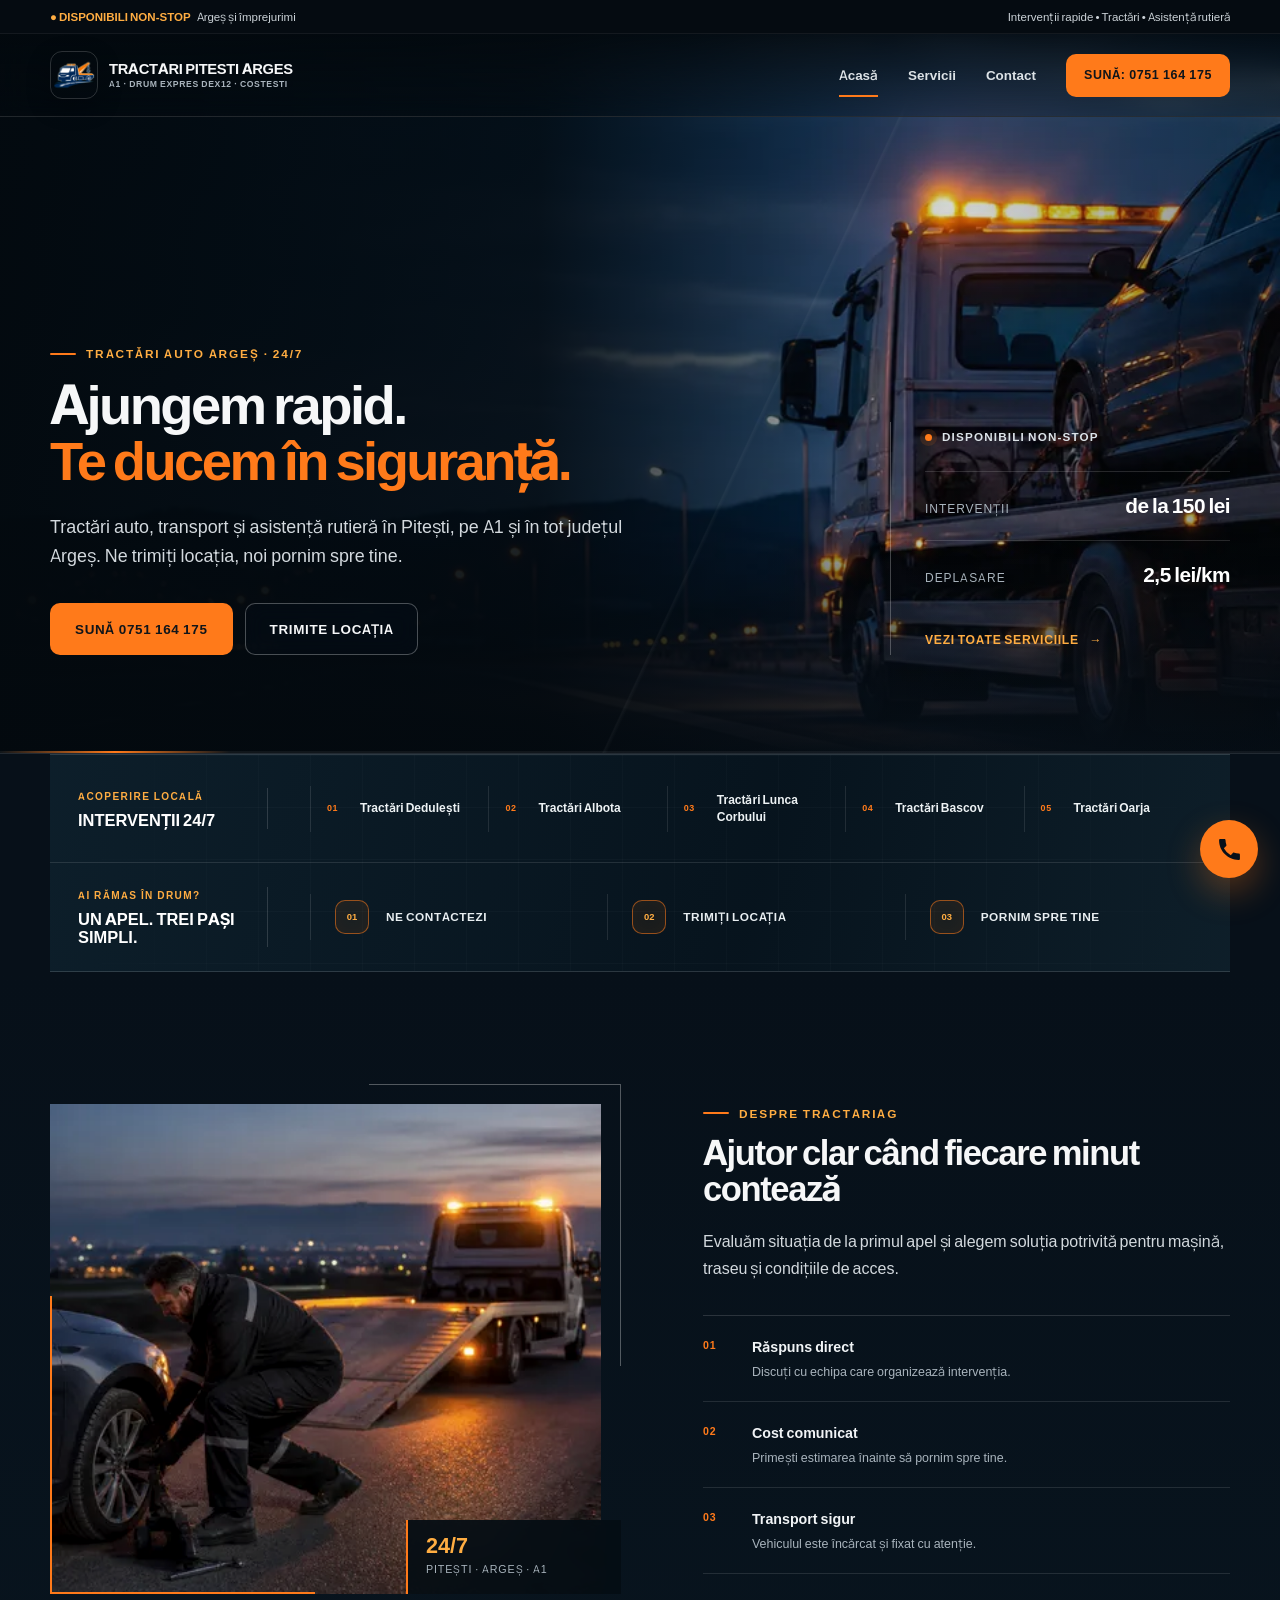
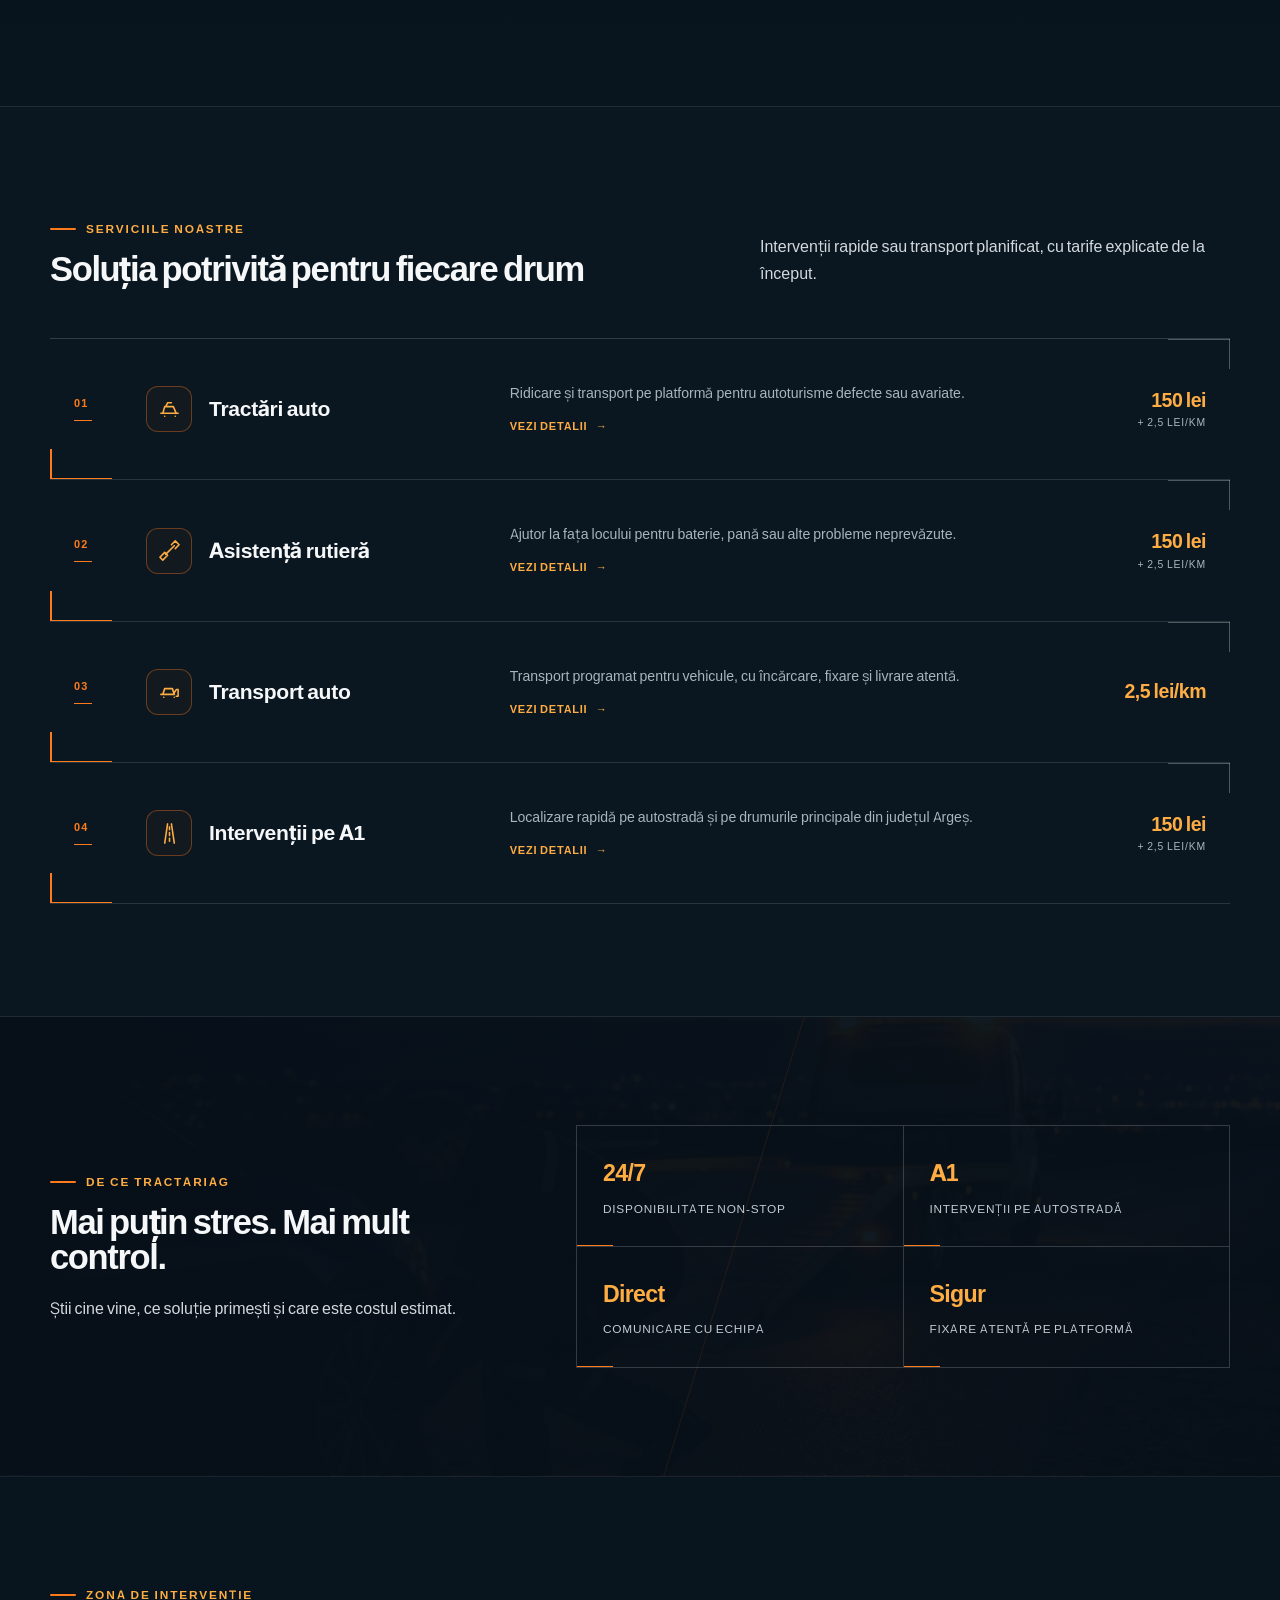
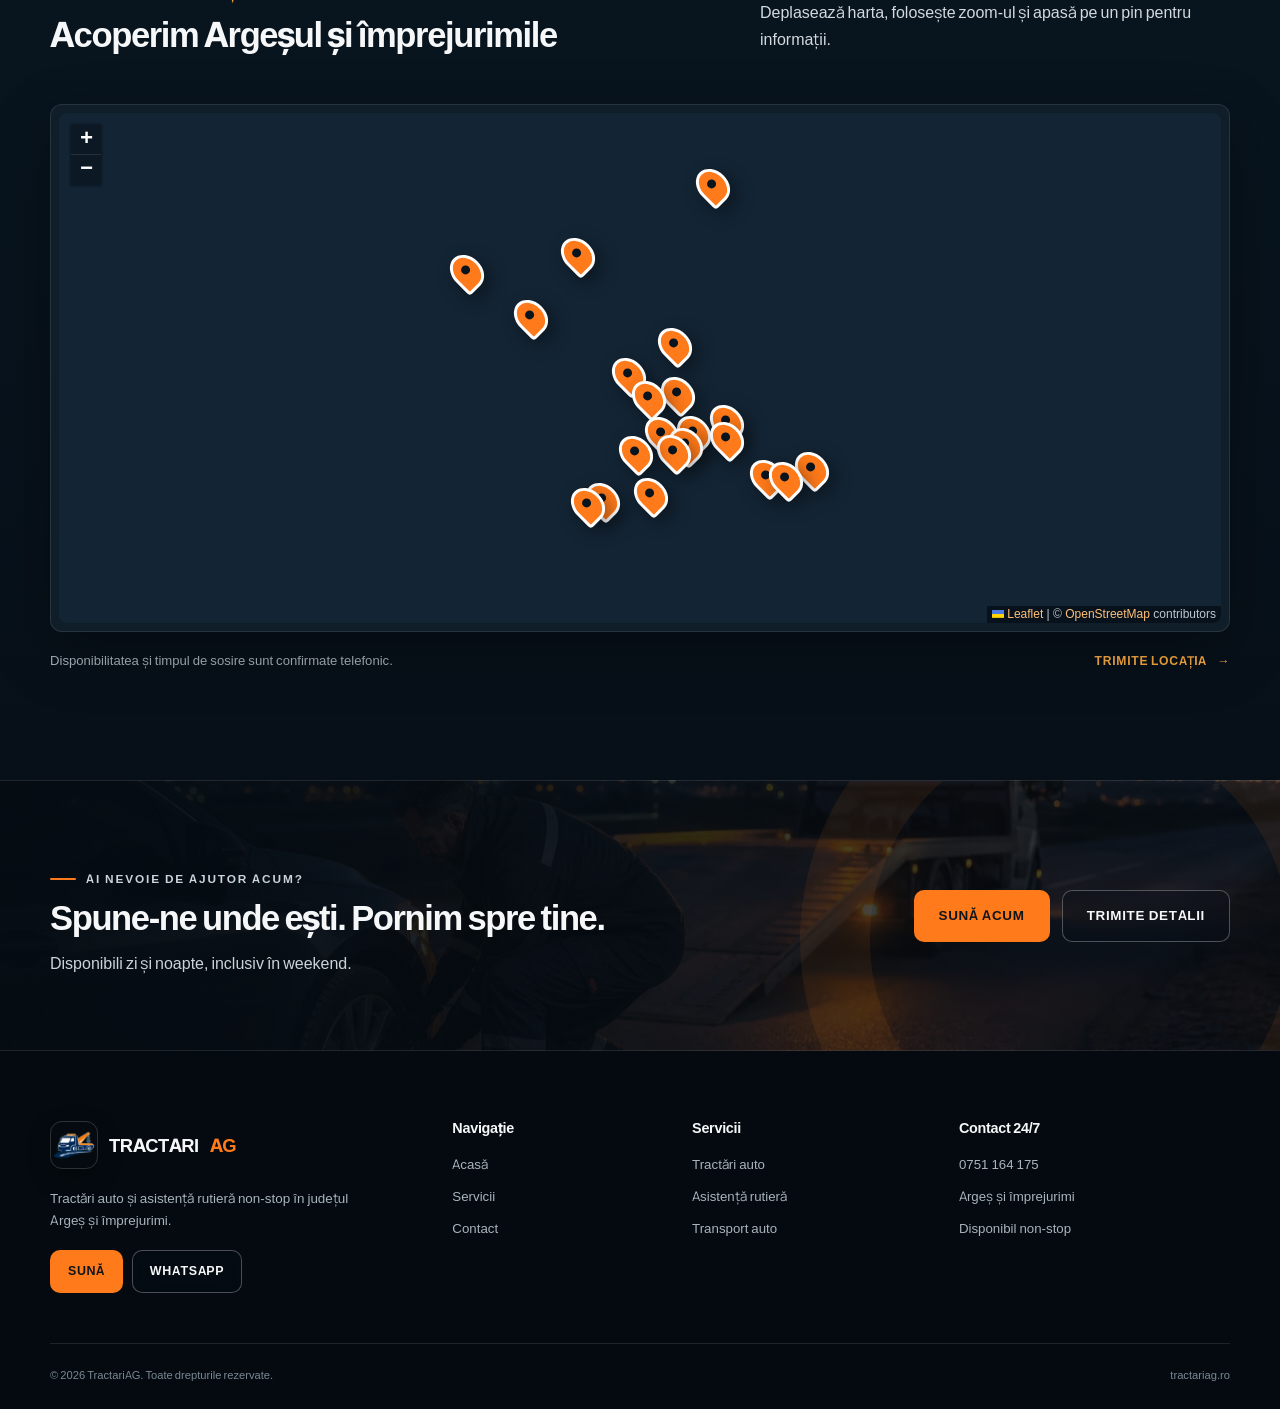
==== commit be51ef50: "Upgrade service capability presentation" ====
--- a/index.html
+++ b/index.html
@@ -39,7 +39,7 @@
   />
   <link rel="preload" as="image" href="assets/images/hero-960.webp" media="(max-width: 860px)" type="image/webp" />
     <link rel="stylesheet" href="assets/vendor/leaflet.css" />
-    <link rel="stylesheet" href="assets/css/style.min.css?v=20260807-4" />
+    <link rel="stylesheet" href="assets/css/style.min.css?v=20260807-5" />
     <script type="application/ld+json">
       {
         "@context": "https://schema.org",
@@ -133,27 +133,28 @@
         <div class="svc-hero-track" aria-hidden="true"><span></span></div>
       </section>
 
-      <section class="home-localities" aria-label="Localități deservite pentru tractări auto">
-        <div class="container home-localities-inner" data-reveal>
-          <p class="home-localities-label"><span>Acoperire locală</span><strong>Intervenții 24/7</strong></p>
-          <ul>
-            <li>Tractări Dedulești</li>
-            <li>Tractări Albota</li>
-            <li>Tractări Lunca Corbului</li>
-            <li>Tractări Bascov</li>
-            <li>Tractări Oarja</li>
-          </ul>
-        </div>
-      </section>
-
-      <section class="home-flow" aria-label="Cum soliciți intervenția">
-        <div class="container home-flow-grid" data-reveal>
-          <div class="home-flow-intro"><span>Ai rămas în drum?</span><strong>Un apel. Trei pași simpli.</strong></div>
-          <ol>
-            <li><span>01</span><strong>Ne contactezi</strong></li>
-            <li><span>02</span><strong>Trimiți locația</strong></li>
-            <li><span>03</span><strong>Pornim spre tine</strong></li>
-          </ol>
+      <section class="home-command" aria-label="Acoperire locală și solicitarea intervenției">
+        <div class="container">
+          <div class="home-command-panel" data-reveal>
+            <div class="home-localities-inner">
+              <p class="home-localities-label"><span>Acoperire locală</span><strong>Intervenții 24/7</strong></p>
+              <ul>
+                <li>Tractări Dedulești</li>
+                <li>Tractări Albota</li>
+                <li>Tractări Lunca Corbului</li>
+                <li>Tractări Bascov</li>
+                <li>Tractări Oarja</li>
+              </ul>
+            </div>
+            <div class="home-flow-grid">
+              <div class="home-flow-intro"><span>Ai rămas în drum?</span><strong>Un apel. Trei pași simpli.</strong></div>
+              <ol>
+                <li><span>01</span><strong>Ne contactezi</strong></li>
+                <li><span>02</span><strong>Trimiți locația</strong></li>
+                <li><span>03</span><strong>Pornim spre tine</strong></li>
+              </ol>
+            </div>
+          </div>
         </div>
       </section>
 
--- a/assets/css/style.min.css
+++ b/assets/css/style.min.css
@@ -1,4 +1,5 @@
 @font-face{font-family:Manrope;src:url('../fonts/manrope-400.woff2') format('woff2');font-weight:400;font-style:normal;font-display:swap}@font-face{font-family:Manrope;src:url('../fonts/manrope-600.woff2') format('woff2');font-weight:600;font-style:normal;font-display:swap}@font-face{font-family:Manrope;src:url('../fonts/manrope-700.woff2') format('woff2');font-weight:700;font-style:normal;font-display:swap}@font-face{font-family:'Barlow Condensed';src:url('../fonts/barlow-condensed-700.woff2') format('woff2');font-weight:700;font-style:normal;font-display:swap}@font-face{font-family:Archivo;src:url('../fonts/archivo-700.woff2') format('woff2');font-weight:700;font-style:normal;font-display:swap}@font-face{font-family:'Inter Tight';src:url('../fonts/inter-tight-700.woff2') format('woff2');font-weight:700;font-style:normal;font-display:swap}:root{--bg:#071019;--bg-soft:#0b1722;--surface:#101f2c;--surface-2:#142837;--text:#f6f7f8;--muted:#a9b4bd;--line:rgba(255,255,255,.1);--accent:#ff7a1a;--accent-2:#ffad42;--success:#34c782;--shadow:0 20px 60px rgba(0,0,0,.32);--radius:18px;--container:min(1180px,calc(100% - 40px))}*{box-sizing:border-box}html{scroll-behavior:smooth}body{margin:0;background:var(--bg);color:var(--text);font-family:Manrope,Arial,sans-serif;line-height:1.65;-webkit-font-smoothing:antialiased;overflow-x:hidden}::selection{background:var(--accent);color:#090b0d}body::before{content:"";position:fixed;inset:0;pointer-events:none;z-index:-1;background:radial-gradient(circle at 15% 15%,rgba(255,122,26,.055),transparent 27%),radial-gradient(circle at 85% 50%,rgba(30,112,164,.08),transparent 30%)}img{max-width:100%;display:block}a{color:inherit;text-decoration:none}button,input,select,textarea{font:inherit}a,button{-webkit-tap-highlight-color:transparent}:focus-visible{outline:3px solid var(--accent-2);outline-offset:4px}.skip-link{position:fixed;top:10px;left:10px;z-index:1000;background:var(--accent);color:#081019;padding:10px 16px;border-radius:8px;transform:translateY(-150%)}.skip-link:focus{transform:none}.container{width:var(--container);margin-inline:auto}.eyebrow{display:flex;align-items:center;gap:10px;color:var(--accent-2);font-size:.74rem;font-weight:700;letter-spacing:.16em;text-transform:uppercase;margin:0 0 12px}.eyebrow::before{content:"";width:26px;height:2px;background:var(--accent);border-radius:2px}h1,h2,h3{font-family:'Inter Tight',Manrope,Arial,sans-serif;text-transform:uppercase;line-height:1.03;letter-spacing:-.04em;margin:0;font-weight:700}h1{font-size:clamp(2.15rem,3.7vw,3.65rem);max-width:760px}h2{font-size:clamp(1.65rem,2.7vw,2.5rem)}h3{font-size:clamp(1.08rem,1.4vw,1.3rem);letter-spacing:-.015em}p{margin:0}.lead{font-size:clamp(1rem,1.4vw,1.16rem);color:#d3d9de;max-width:660px}.muted{color:var(--muted)}.accent{color:var(--accent)}.mt-20{margin-top:20px}.mt-22{margin-top:22px}.form-heading{font-size:1.9rem;margin-bottom:28px}.section{padding:108px 0;position:relative}.section.alt{background:linear-gradient(180deg,rgba(255,255,255,.025),rgba(255,255,255,.012));border-block:1px solid var(--line)}.section-head{display:flex;align-items:end;justify-content:space-between;gap:40px;margin-bottom:48px}.section-head .lead{max-width:480px}.btn{display:inline-flex;align-items:center;justify-content:center;gap:10px;min-height:52px;padding:0 24px;border:1px solid transparent;border-radius:10px;background:var(--accent);color:#10151a;font-size:.84rem;font-weight:800;text-transform:uppercase;letter-spacing:.05em;cursor:pointer;transition:transform .25s,box-shadow .25s,background .25s}.btn:hover{transform:translateY(-2px);background:#ff913e;box-shadow:0 13px 34px rgba(255,122,26,.2)}.btn-outline{background:rgba(7,16,25,.36);border-color:rgba(255,255,255,.28);color:var(--text);backdrop-filter:blur(10px)}.btn-outline:hover{background:rgba(255,255,255,.08);box-shadow:none}.btn-small{min-height:43px;padding:0 17px;font-size:.78rem}.topbar{height:34px;background:#050b11;border-bottom:1px solid rgba(255,255,255,.06);font-size:.72rem;color:#ccd3d8}.topbar .container{height:100%;display:flex;align-items:center;justify-content:space-between}.topbar strong{color:var(--accent-2)}.site-header{position:absolute;top:34px;left:0;right:0;z-index:100;border-bottom:1px solid rgba(255,255,255,.12);background:linear-gradient(180deg,rgba(3,9,14,.88),rgba(3,9,14,.3));backdrop-filter:blur(12px)}.site-header.is-scrolled{position:fixed;top:0;background:rgba(5,12,18,.95);box-shadow:0 12px 38px rgba(0,0,0,.3);animation:headerIn .25s ease both}@keyframes headerIn{from{transform:translateY(-12px);opacity:.7}to{transform:none;opacity:1}}.header-inner{height:82px;display:flex;align-items:center;justify-content:space-between;gap:24px}.brand{display:flex;align-items:center;gap:11px;font-family:'Inter Tight',Manrope,Arial,sans-serif;font-size:1.15rem;font-weight:700;letter-spacing:-.025em;text-transform:uppercase}.brand-logo{flex:0 0 48px;width:48px;height:48px;display:block;object-fit:cover;border:1px solid rgba(255,255,255,.16);border-radius:12px;box-shadow:0 8px 24px rgba(0,0,0,.24)}.site-nav{display:flex;align-items:center;gap:30px}.mobile-nav-intro,.nav-arrow,.nav-copy small,.nav-index{display:none}.site-nav>a:not(.btn){position:relative;color:#dce2e6;font-size:.84rem;font-weight:600}.site-nav>a:not(.btn)::after{content:"";position:absolute;left:0;right:100%;bottom:-11px;height:2px;background:var(--accent);transition:right .25s}.site-nav>a:hover::after,.site-nav>a[aria-current=page]::after{right:0}.menu-toggle{display:none;width:46px;height:46px;padding:0;border:1px solid var(--line);border-radius:12px;background:rgba(255,255,255,.04);cursor:pointer}.menu-toggle span{display:block;width:21px;height:2px;margin:5px auto;background:#fff;transition:.25s}.hero{min-height:760px;display:flex;align-items:center;padding:174px 0 100px;position:relative;isolation:isolate;background:#071019}.hero::before{content:"";position:absolute;inset:0;z-index:-2;background-image:linear-gradient(90deg,rgba(3,9,14,.98) 0,rgba(3,9,14,.84) 38%,rgba(3,9,14,.18) 74%,rgba(3,9,14,.5) 100%),linear-gradient(0deg,#071019 0,transparent 24%),image-set(url('../images/hero-960.webp') 1x,url('../images/hero.webp') 2x);background-size:cover;background-position:center}.hero::after{content:"";position:absolute;width:260px;height:260px;border:1px solid rgba(255,122,26,.09);border-radius:50%;left:-170px;top:230px;z-index:-1}@keyframes scanLine{0%,100%{transform:translateX(-24px);opacity:.25}50%{transform:translateX(24px);opacity:.75}}@keyframes slowPulse{50%{transform:scale(1.08);opacity:.6}}.hero-content{max-width:790px}.hero h1 span{display:block;color:var(--accent)}.hero .lead{margin:24px 0 32px}.hero-actions{display:flex;flex-wrap:wrap;gap:12px}.hero-facts{display:grid;grid-template-columns:repeat(3,max-content);gap:42px;margin-top:56px;padding-top:27px;border-top:1px solid rgba(255,255,255,.18)}.hero-fact strong{display:block;font-family:'Inter Tight',Manrope,Arial,sans-serif;font-size:1.3rem;line-height:1;color:#fff;font-weight:700;letter-spacing:-.03em}.hero-fact span{font-size:.73rem;color:var(--muted);text-transform:uppercase;letter-spacing:.08em}.floating-call{position:fixed;right:22px;bottom:22px;z-index:90;width:58px;height:58px;display:grid;place-items:center;padding:0;border-radius:50%;background:var(--accent);color:#071019;box-shadow:0 14px 35px rgba(255,122,26,.32);animation:callPulse 2.8s infinite}.floating-call::after{display:none}.floating-call svg{width:25px;fill:currentColor}@keyframes callPulse{0%,100%{box-shadow:0 14px 35px rgba(255,122,26,.37),0 0 0 0 rgba(255,122,26,.3)}50%{box-shadow:0 14px 35px rgba(255,122,26,.37),0 0 0 13px rgba(255,122,26,0)}}.quick-bar{position:relative;margin-top:-55px;z-index:5}.quick-grid{display:grid;grid-template-columns:1.25fr 1fr 1fr 1fr;background:var(--surface);border:1px solid var(--line);border-radius:var(--radius);box-shadow:var(--shadow);overflow:hidden}.quick-intro{padding:28px;background:linear-gradient(135deg,var(--accent),#ff9f3a);color:#0b1218}.quick-intro h2{font-size:1.35rem}.quick-intro p{font-size:.8rem;margin-top:5px;font-weight:600}.quick-item{padding:27px;border-left:1px solid var(--line);transition:background .25s}.quick-item:hover{background:rgba(255,255,255,.025)}.quick-item span{display:block;color:var(--accent-2);font-size:.72rem;font-weight:700;text-transform:uppercase;letter-spacing:.1em;margin-bottom:7px}.quick-item strong{font-size:.91rem}.split{display:grid;grid-template-columns:1fr 1fr;gap:70px;align-items:center}.media-frame{position:relative;border-radius:var(--radius);overflow:hidden;box-shadow:var(--shadow);border:1px solid var(--line)}.media-frame::after{content:"";position:absolute;inset:0;border:1px solid rgba(255,255,255,.08);border-radius:inherit;pointer-events:none}.media-frame img{width:100%;height:auto;aspect-ratio:3/2;object-fit:cover;transition:transform .8s ease}.media-frame:hover img{transform:scale(1.035)}.media-badge{position:absolute;right:18px;bottom:18px;padding:15px 18px;border-radius:13px;background:rgba(7,16,25,.9);border:1px solid var(--line);backdrop-filter:blur(10px)}.media-badge strong{display:block;color:var(--accent);font-size:1.4rem}.media-badge span{font-size:.72rem;color:var(--muted)}.feature-list{display:grid;gap:14px;margin:30px 0}.feature{display:flex;align-items:flex-start;gap:13px;color:#d8dfe3}.feature-icon{flex:0 0 28px;height:28px;display:grid;place-items:center;border-radius:8px;background:rgba(255,122,26,.13);color:var(--accent);font-weight:800}.cards{display:grid;grid-template-columns:1fr;gap:0;border-top:1px solid var(--line)}.card{position:relative;display:grid;grid-template-columns:56px minmax(180px,.7fr) 1fr auto;align-items:center;gap:24px;padding:28px 0;border:0;border-bottom:1px solid var(--line);border-radius:0;background:0 0;transition:border-color .45s cubic-bezier(.22,1,.36,1);overflow:visible}.card::before{content:"";position:absolute;left:0;right:auto;bottom:-1px;width:0;height:1px;background:linear-gradient(90deg,var(--accent),rgba(255,122,26,.12),transparent);transition:width .55s cubic-bezier(.22,1,.36,1)}.card::after{display:none}.card h3,.card-link{transition:color .4s cubic-bezier(.22,1,.36,1),transform .4s cubic-bezier(.22,1,.36,1)}.card-icon{width:46px;height:46px;display:grid;place-items:center;margin:0;border:1px solid rgba(255,122,26,.35);border-radius:50%;color:var(--accent);font-size:.76rem;font-weight:800;letter-spacing:.06em;transition:color .45s cubic-bezier(.22,1,.36,1),border-color .45s cubic-bezier(.22,1,.36,1),background .45s cubic-bezier(.22,1,.36,1),box-shadow .45s cubic-bezier(.22,1,.36,1),transform .45s cubic-bezier(.22,1,.36,1)}.card p{color:var(--muted);font-size:.9rem;margin:0;max-width:560px}.card-link{display:inline-flex;margin:0;color:var(--accent-2);font-size:.76rem;font-weight:700;text-transform:uppercase;letter-spacing:.07em;white-space:nowrap}.trust-grid{display:grid;grid-template-columns:repeat(4,1fr);gap:1px;background:var(--line);border:1px solid var(--line);border-radius:var(--radius);overflow:hidden}.trust-item{padding:35px 26px;background:var(--bg-soft)}.trust-item strong{font-family:'Inter Tight',Manrope,Arial,sans-serif;font-size:1.6rem;color:var(--accent);line-height:1;font-weight:700;letter-spacing:-.035em}.trust-item span{display:block;margin-top:8px;font-size:.76rem;text-transform:uppercase;color:#dce1e5;letter-spacing:.07em}.map-wrap{position:relative}.map-shell{position:relative;padding:10px;background:#101e29;border:1px solid var(--line);border-radius:var(--radius);box-shadow:var(--shadow);overflow:hidden}#service-map{height:510px;border-radius:15px;background:#132434;z-index:1}.leaflet-container{cursor:grab}.leaflet-container.leaflet-dragging{cursor:grabbing}.leaflet-tile-pane{filter:grayscale(.35) invert(.86) hue-rotate(170deg) brightness(.7) contrast(1.25)}.leaflet-control-attribution{background:rgba(7,16,25,.85)!important;color:#bcc7cf!important}.leaflet-control-attribution a{color:#ffc077!important}.leaflet-bar a{background:#0c1924!important;color:#fff!important;border-color:var(--line)!important}.leaflet-bar a:hover{background:#183044!important}.custom-map-marker{background:0 0;border:0}.custom-map-marker span{display:block;width:30px;height:38px;background:var(--accent);border:3px solid #fff;border-radius:50% 50% 50% 4px;transform:rotate(-45deg);box-shadow:0 8px 18px rgba(0,0,0,.4)}.custom-map-marker span::after{content:"";position:absolute;width:9px;height:9px;border-radius:50%;background:#09141e;left:8px;top:9px}.leaflet-popup-content-wrapper,.leaflet-popup-tip{background:#0c1924;color:#fff}.leaflet-popup-content{min-width:170px;margin:16px}.leaflet-popup-content strong{display:block;font-family:'Inter Tight',Manrope,Arial,sans-serif;font-size:1rem;text-transform:uppercase;font-weight:700}.leaflet-popup-content span{display:block;color:#aebac3;font-size:.76rem;line-height:1.45;margin:5px 0 12px}.leaflet-popup-content a{display:inline-flex;padding:7px 11px;border-radius:7px;background:var(--accent);color:#0a1117;font-size:.72rem;font-weight:800;text-transform:uppercase}.map-note{display:flex;align-items:center;justify-content:space-between;gap:20px;margin-top:20px;color:var(--muted);font-size:.82rem}.cta{padding:74px 0;position:relative;overflow:hidden;background:linear-gradient(100deg,rgba(5,12,18,.98),rgba(5,12,18,.7)),url('../images/asistenta.webp') center 52%/cover;border-block:1px solid var(--line)}.cta::after{content:"";position:absolute;inset:auto -80px -170px auto;width:420px;height:420px;border:70px solid rgba(255,122,26,.08);border-radius:50%}.cta-inner{position:relative;z-index:1;display:flex;align-items:center;justify-content:space-between;gap:40px}.cta h2{max-width:650px}.cta p{margin-top:14px;color:#cbd4da}.page-hero{padding:190px 0 86px;position:relative;overflow:hidden;background:linear-gradient(120deg,#071019,#102637);border-bottom:1px solid var(--line)}.page-hero::before{display:none}.page-hero::after{content:"";position:absolute;right:-80px;top:-170px;width:520px;height:520px;border-radius:50%;border:90px solid rgba(255,122,26,.035)}.page-hero h1{font-size:clamp(2.05rem,3.5vw,3.2rem)}.page-hero .lead{margin-top:20px}.breadcrumbs{display:flex;gap:9px;align-items:center;font-size:.74rem;text-transform:uppercase;letter-spacing:.08em;color:var(--muted);margin-bottom:25px}.breadcrumbs a{color:var(--accent-2)}.service-row{display:grid;grid-template-columns:1fr 1.15fr;gap:42px;padding:34px 0;border-top:1px solid var(--line);align-items:start}.service-number{font-family:'Inter Tight',Manrope,Arial,sans-serif;color:var(--accent);font-size:.85rem;font-weight:700}.service-row h3{font-size:1.45rem;margin-top:8px}.service-copy p{color:var(--muted)}.price{display:flex;justify-content:space-between;align-items:center;gap:20px;margin-top:18px;padding-top:18px;border-top:1px solid var(--line);font-size:.8rem;color:#dce3e7}.price strong{font-size:1.15rem;color:var(--accent-2)}.notice{padding:18px 20px;border-radius:13px;background:rgba(255,122,26,.09);border:1px solid rgba(255,122,26,.22);font-size:.82rem;color:#e8d5c6;margin-top:28px}.steps{display:grid;grid-template-columns:repeat(3,1fr);gap:20px;counter-reset:steps}.step{padding:30px;border:1px solid var(--line);border-radius:18px;background:var(--surface);counter-increment:steps}.step::before{content:"0" counter(steps);font-family:'Inter Tight',Manrope,Arial,sans-serif;font-size:2rem;color:var(--accent);font-weight:700}.step h3{margin:15px 0 10px}.step p{color:var(--muted);font-size:.88rem}.services-redesign h1,.services-redesign h2,.services-redesign h3{text-transform:none}.svc-hero{position:relative;isolation:isolate;min-height:680px;display:flex;align-items:flex-end;padding:190px 0 96px;overflow:hidden;border-bottom:1px solid rgba(255,255,255,.11);background:#071019}.svc-hero::before{content:"";position:absolute;z-index:-2;inset:0;background-image:linear-gradient(90deg,rgba(3,10,16,.98) 0,rgba(3,10,16,.9) 43%,rgba(3,10,16,.32) 75%,rgba(3,10,16,.58) 100%),linear-gradient(0deg,#071019 0,transparent 32%),url('../images/asistenta.webp');background-size:cover;background-position:center 54%}.svc-hero::after{content:"";position:absolute;z-index:-1;inset:0;background:linear-gradient(115deg,transparent 56%,rgba(255,255,255,.035) 56.1%,transparent 56.35%);pointer-events:none}.svc-hero-grid{display:grid;grid-template-columns:minmax(0,1fr) 340px;gap:92px;align-items:end}.svc-hero-copy h1{max-width:680px;font-size:clamp(2.35rem,4.2vw,3.55rem);letter-spacing:-.045em}.svc-hero-copy .lead{max-width:620px;margin:24px 0 32px}.svc-hero-aside{padding:6px 0 4px 34px;border-left:1px solid rgba(255,255,255,.25)}.svc-live{display:flex;align-items:center;gap:10px;margin-bottom:24px;color:#dce3e8;font-size:.73rem;font-weight:700;letter-spacing:.1em;text-transform:uppercase}.svc-live span{width:7px;height:7px;border-radius:50%;background:var(--accent);box-shadow:0 0 0 5px rgba(255,122,26,.12);animation:svcPulse 2.8s ease-in-out infinite}.svc-hero-rate{display:flex;justify-content:space-between;align-items:baseline;gap:18px;padding:17px 0;border-top:1px solid rgba(255,255,255,.14)}.svc-hero-rate span{color:var(--muted);font-size:.75rem;text-transform:uppercase;letter-spacing:.08em}.svc-hero-rate strong{font-family:'Inter Tight',Manrope,Arial,sans-serif;color:#fff;font-size:1.3rem;letter-spacing:-.025em}.svc-location-link,.svc-text-link{display:inline-flex;align-items:center;gap:10px;margin-top:20px;color:var(--accent-2);font-size:.76rem;font-weight:800;letter-spacing:.06em;text-transform:uppercase}.svc-location-link span,.svc-text-link span{transition:transform .35s cubic-bezier(.22,1,.36,1)}.svc-hero-track{position:absolute;left:0;right:0;bottom:0;height:2px;overflow:hidden;background:rgba(255,255,255,.05)}.svc-hero-track span{display:block;width:18%;height:100%;background:linear-gradient(90deg,transparent,var(--accent),transparent);animation:svcTrack 8s ease-in-out infinite}@keyframes svcPulse{50%{box-shadow:0 0 0 9px rgba(255,122,26,0)}}@keyframes svcTrack{0%{transform:translateX(-100%);opacity:0}15%,80%{opacity:.8}100%{transform:translateX(650%);opacity:0}}.svc-services{padding-block:112px;background:linear-gradient(180deg,#071019,#08151f)}.svc-section-head{display:flex;align-items:flex-end;justify-content:space-between;gap:70px;margin-bottom:52px}.svc-section-head>div{max-width:600px}.svc-section-head .lead{max-width:470px;font-size:1rem}.svc-list{border-top:1px solid rgba(255,255,255,.16)}.svc-item{position:relative;isolation:isolate;display:grid;grid-template-columns:42px minmax(225px,.8fr) minmax(300px,1.25fr) 145px;gap:30px;align-items:center;padding:42px 24px;border-bottom:1px solid rgba(255,255,255,.12);overflow:hidden;background-image:linear-gradient(var(--accent),var(--accent)),linear-gradient(var(--accent),var(--accent)),linear-gradient(rgba(255,255,255,.28),rgba(255,255,255,.28)),linear-gradient(rgba(255,255,255,.28),rgba(255,255,255,.28));background-repeat:no-repeat;background-position:left bottom,left bottom,right top,right top;background-size:2px 30px,62px 1px,1px 30px,62px 1px;transition:border-color .4s ease,background-size .55s cubic-bezier(.22,1,.36,1)}.svc-item::before{content:"";position:absolute;z-index:-1;inset:1px 0;background:linear-gradient(90deg,rgba(255,122,26,.055),rgba(255,122,26,.012) 53%,transparent);opacity:0;transition:opacity .5s cubic-bezier(.22,1,.36,1)}.svc-item::after{content:"";position:absolute;left:0;bottom:-1px;width:100%;height:1px;background:linear-gradient(90deg,var(--accent),rgba(255,122,26,.2),transparent 72%);transform:scaleX(.08);transform-origin:left;opacity:.45;transition:transform .65s cubic-bezier(.22,1,.36,1),opacity .4s}.svc-index{align-self:start;padding-top:13px;color:var(--accent);font-size:.68rem;font-weight:800;letter-spacing:.12em}.svc-index::after{content:"";display:block;width:18px;height:1px;margin-top:8px;background:var(--accent);transform-origin:left;animation:svcDash 4.8s ease-in-out infinite}.svc-item:nth-child(2) .svc-index::after{animation-delay:-1.2s}.svc-item:nth-child(3) .svc-index::after{animation-delay:-2.4s}.svc-item:nth-child(4) .svc-index::after{animation-delay:-3.6s}@keyframes svcDash{0%,100%{transform:scaleX(.55);opacity:.45}50%{transform:scaleX(1);opacity:1}}.svc-title{display:flex;align-items:center;gap:17px}.svc-title h3{font-size:clamp(1.15rem,1.65vw,1.45rem);line-height:1.12;transition:color .4s ease}.svc-icon{flex:0 0 46px;width:46px;height:46px;display:grid;place-items:center;border:1px solid rgba(255,122,26,.38);border-radius:12px;color:var(--accent-2);background:rgba(255,122,26,.035);transition:color .45s ease,border-color .45s ease,background .45s ease,transform .45s cubic-bezier(.22,1,.36,1)}.svc-icon svg{width:23px;height:23px;fill:none;stroke:currentColor;stroke-width:1.65;stroke-linecap:round;stroke-linejoin:round}.svc-details p{max-width:560px;color:var(--muted);font-size:.88rem;line-height:1.7}.svc-details ul{display:flex;flex-wrap:wrap;gap:8px 22px;margin:13px 0 0;padding:0;list-style:none}.svc-details li{position:relative;padding-left:13px;color:#d7dee3;font-size:.71rem;font-weight:600}.svc-details li::before{content:"";position:absolute;left:0;top:.55em;width:4px;height:4px;border-radius:50%;background:var(--accent)}.svc-price{text-align:right}.svc-price small,.svc-price span{display:block;color:var(--muted);font-size:.65rem;letter-spacing:.08em;text-transform:uppercase}.svc-price strong{display:block;margin:3px 0;font-family:'Inter Tight',Manrope,Arial,sans-serif;color:var(--accent-2);font-size:1.22rem;line-height:1.1;letter-spacing:-.025em;white-space:nowrap;transition:color .4s ease,transform .45s cubic-bezier(.22,1,.36,1)}.svc-pricing{padding-block:112px;background:#0a1721;border-block:1px solid rgba(255,255,255,.1)}.svc-pricing-grid{display:grid;grid-template-columns:1.06fr .94fr;gap:82px;align-items:stretch}.svc-pricing-media{position:relative;min-height:440px;margin:0;padding:0 0 22px 22px}.svc-pricing-media::before{content:"";position:absolute;left:0;bottom:0;width:45%;height:58%;border-left:2px solid var(--accent);border-bottom:2px solid var(--accent);opacity:.8}.svc-pricing-media::after{content:"";position:absolute;right:-16px;top:-16px;width:72px;height:72px;border-top:1px solid rgba(255,255,255,.24);border-right:1px solid rgba(255,255,255,.24)}.svc-pricing-media picture{display:block;position:absolute;inset:0 0 22px 22px;overflow:hidden}.svc-pricing-media img{width:100%;height:100%;object-fit:cover;object-position:67% center;filter:saturate(.82) contrast(1.04);transition:transform 1s cubic-bezier(.22,1,.36,1)}.svc-pricing-media figcaption{position:absolute;right:0;bottom:0;max-width:310px;padding:13px 16px;background:rgba(5,13,20,.92);border-left:2px solid var(--accent);color:#d9e0e4;font-size:.72rem;letter-spacing:.025em;backdrop-filter:blur(8px)}.svc-pricing-copy h2{max-width:580px}.svc-pricing-copy .lead{margin-top:22px;font-size:1rem}.svc-rates{margin-top:36px;border-top:1px solid rgba(255,255,255,.15)}.svc-rates>div{display:grid;grid-template-columns:38px 1fr auto;gap:16px;align-items:baseline;padding:20px 0;border-bottom:1px solid rgba(255,255,255,.12)}.svc-rates span{color:var(--accent);font-size:.68rem;font-weight:800;letter-spacing:.1em}.svc-rates p{color:var(--muted);font-size:.78rem;text-transform:uppercase;letter-spacing:.07em}.svc-rates strong{font-family:'Inter Tight',Manrope,Arial,sans-serif;font-size:1.25rem;color:#fff;letter-spacing:-.025em}.svc-disclaimer{margin-top:20px;padding-left:14px;border-left:2px solid rgba(255,122,26,.65);color:#929fa8;font-size:.74rem;line-height:1.6}.svc-process{padding-block:108px;background:#071019}.svc-route{position:relative;display:grid;grid-template-columns:repeat(3,1fr);gap:58px;margin:0;padding:0;list-style:none}.svc-route::before{content:"";position:absolute;left:0;right:0;top:18px;height:1px;background:rgba(255,255,255,.16)}.svc-route::after{content:"";position:absolute;left:0;top:17px;width:18%;height:2px;background:linear-gradient(90deg,transparent,var(--accent),transparent);animation:svcRoute 9s ease-in-out infinite}@keyframes svcRoute{0%{transform:translateX(-70%);opacity:0}20%,75%{opacity:.75}100%{transform:translateX(530%);opacity:0}}.svc-route li{position:relative;padding:56px 34px 0 0}.svc-route li>span{position:absolute;z-index:1;top:0;left:0;width:36px;height:36px;display:grid;place-items:center;border:1px solid rgba(255,122,26,.6);border-radius:50%;background:#071019;color:var(--accent-2);font-size:.66rem;font-weight:800}.svc-route h3{font-size:1.2rem}.svc-route p{max-width:310px;margin-top:10px;color:var(--muted);font-size:.84rem}.svc-map{padding-block:108px;background:linear-gradient(180deg,#08151f,#071019);border-top:1px solid rgba(255,255,255,.08)}.svc-map .map-shell{border-radius:12px;padding:8px}.svc-map #service-map{border-radius:8px}.svc-map .map-note{margin-top:18px}.svc-text-link{margin-top:0}.svc-cta h2{max-width:720px}.home-redesign h1,.home-redesign h2,.home-redesign h3{text-transform:none}.home-hero{position:relative;isolation:isolate;min-height:720px;display:flex;align-items:flex-end;padding:190px 0 98px;overflow:hidden;border-bottom:1px solid rgba(255,255,255,.11);background:#071019}.home-hero::before{content:"";position:absolute;z-index:-2;inset:0;background-image:linear-gradient(90deg,rgba(3,9,14,.98) 0,rgba(3,9,14,.88) 42%,rgba(3,9,14,.16) 74%,rgba(3,9,14,.46) 100%),linear-gradient(0deg,#071019 0,transparent 31%),image-set(url('../images/hero-960.webp') 1x,url('../images/hero.webp') 2x);background-size:cover;background-position:center}.home-hero::after{content:"";position:absolute;z-index:-1;inset:0;background:linear-gradient(115deg,transparent 58%,rgba(255,255,255,.04) 58.1%,transparent 58.35%);pointer-events:none}.home-hero-grid{display:grid;grid-template-columns:minmax(0,1fr) 340px;gap:92px;align-items:end}.home-hero-copy h1{max-width:690px;font-size:clamp(2.4rem,4.25vw,3.65rem);letter-spacing:-.047em}.home-hero-copy h1 span{display:block;color:var(--accent)}.home-hero-copy .lead{max-width:620px;margin:24px 0 32px}.home-hero-aside{padding:6px 0 4px 34px;border-left:1px solid rgba(255,255,255,.25)}.home-flow{position:relative;background:#091722;border-bottom:1px solid rgba(255,255,255,.1)}.home-flow::after{content:"";position:absolute;left:0;bottom:-1px;width:18%;height:1px;background:linear-gradient(90deg,var(--accent),transparent);animation:homeFlowLine 7s ease-in-out infinite}.home-flow-grid{display:grid;grid-template-columns:.8fr 1.7fr;gap:70px;align-items:center;min-height:132px}.home-flow-intro{padding-right:38px;border-right:1px solid rgba(255,255,255,.13)}.home-flow-intro span{display:block;color:var(--accent-2);font-size:.68rem;font-weight:800;letter-spacing:.12em;text-transform:uppercase}.home-flow-intro strong{display:block;margin-top:5px;font-family:'Inter Tight',Manrope,Arial,sans-serif;font-size:1.12rem}.home-flow ol{display:grid;grid-template-columns:repeat(3,1fr);gap:34px;margin:0;padding:0;list-style:none}.home-flow li{display:flex;align-items:center;gap:13px}.home-flow li span{flex:0 0 30px;width:30px;height:30px;display:grid;place-items:center;border:1px solid rgba(255,122,26,.52);border-radius:50%;color:var(--accent-2);font-size:.61rem;font-weight:800}.home-flow li strong{font-size:.76rem;letter-spacing:.035em;text-transform:uppercase}@keyframes homeFlowLine{0%,100%{transform:scaleX(.35);transform-origin:left;opacity:.35}50%{transform:scaleX(1);transform-origin:left;opacity:.9}}.home-intro{padding-block:112px;background:linear-gradient(180deg,#071019,#08141e)}.home-intro-grid{display:grid;grid-template-columns:1.04fr .96fr;gap:82px;align-items:stretch}.home-intro-media{position:relative;min-height:510px;margin:0;padding:20px 20px 0 0}.home-intro-media::before{content:"";position:absolute;right:0;top:0;width:44%;height:55%;border-top:1px solid rgba(255,255,255,.3);border-right:1px solid rgba(255,255,255,.3)}.home-intro-media::after{content:"";position:absolute;left:0;bottom:0;width:46%;height:58%;border-left:2px solid var(--accent);border-bottom:2px solid var(--accent)}.home-intro-media picture{position:absolute;inset:20px 20px 0 0;display:block;overflow:hidden}.home-intro-media img{width:100%;height:100%;object-fit:cover;object-position:54% center;filter:saturate(.82) contrast(1.04);transition:transform 1s cubic-bezier(.22,1,.36,1)}.home-intro-media figcaption{position:absolute;z-index:1;right:0;bottom:0;min-width:215px;padding:15px 18px;background:rgba(5,13,20,.93);border-left:2px solid var(--accent);backdrop-filter:blur(8px)}.home-intro-media figcaption span,.home-intro-media figcaption strong{display:block}.home-intro-media figcaption strong{font-family:'Inter Tight',Manrope,Arial,sans-serif;color:var(--accent-2);font-size:1.35rem;line-height:1}.home-intro-media figcaption span{margin-top:5px;color:var(--muted);font-size:.67rem;letter-spacing:.08em;text-transform:uppercase}.home-intro-copy{align-self:center}.home-intro-copy h2{max-width:560px}.home-intro-copy>.lead{margin-top:22px;font-size:1rem}.home-benefits{margin:34px 0 0;padding:0;border-top:1px solid rgba(255,255,255,.14);list-style:none}.home-benefits li{display:grid;grid-template-columns:34px 1fr;gap:15px;padding:19px 0;border-bottom:1px solid rgba(255,255,255,.11)}.home-benefits li>span{padding-top:2px;color:var(--accent);font-size:.66rem;font-weight:800;letter-spacing:.1em}.home-benefits p{color:var(--muted);font-size:.78rem}.home-benefits strong{display:block;margin-bottom:3px;color:#f1f4f6;font-size:.89rem}.home-services{padding-block:112px;background:#0a1721;border-block:1px solid rgba(255,255,255,.09)}.home-service-link{display:inline-flex;align-items:center;gap:8px;margin-top:12px;color:var(--accent-2);font-size:.69rem;font-weight:800;letter-spacing:.07em;text-transform:uppercase}.home-service-link span{transition:transform .35s cubic-bezier(.22,1,.36,1)}.home-proof{position:relative;isolation:isolate;overflow:hidden;padding-block:108px;background:#071019}.home-proof::before{content:"";position:absolute;z-index:-1;inset:0;background-image:linear-gradient(100deg,rgba(7,16,25,.98),rgba(7,16,25,.88)),url('../images/asistenta.webp');background-size:cover;background-position:center 55%;opacity:.48}.home-proof::after{content:"";position:absolute;z-index:-1;right:-5%;top:-80%;width:46%;height:250%;border-left:1px solid rgba(255,122,26,.1);transform:rotate(17deg)}.home-proof-grid{display:grid;grid-template-columns:.8fr 1.2fr;gap:90px;align-items:center}.home-proof-grid>div .lead{margin-top:20px;font-size:1rem}.home-proof-list{display:grid;grid-template-columns:1fr 1fr;margin:0;border-top:1px solid rgba(255,255,255,.18);border-left:1px solid rgba(255,255,255,.18)}.home-proof-list div{position:relative;padding:28px 26px;border-right:1px solid rgba(255,255,255,.18);border-bottom:1px solid rgba(255,255,255,.18);overflow:hidden}.home-proof-list div::after{content:"";position:absolute;left:0;bottom:0;width:36px;height:1px;background:var(--accent);transition:width .5s cubic-bezier(.22,1,.36,1)}.home-proof-list dt{font-family:'Inter Tight',Manrope,Arial,sans-serif;color:var(--accent-2);font-size:1.45rem;font-weight:700;letter-spacing:-.03em}.home-proof-list dd{margin:6px 0 0;color:#c2ccd3;font-size:.74rem;text-transform:uppercase;letter-spacing:.065em}.home-map{padding-block:108px;background:linear-gradient(180deg,#08151f,#071019);border-top:1px solid rgba(255,255,255,.08)}.home-map .map-shell{padding:8px;border-radius:12px}.home-map #service-map{border-radius:8px}.home-map .map-note{margin-top:18px}.home-cta h2{max-width:720px}.contact-grid{display:grid;grid-template-columns:.78fr 1.22fr;gap:26px;align-items:start}.contact-panel{position:sticky;top:108px;padding:38px;border:1px solid rgba(255,255,255,.13);border-radius:var(--radius);background:linear-gradient(180deg,rgba(9,20,29,.72),rgba(9,20,29,.97)),url('../images/asistenta-640.webp') center/cover;box-shadow:var(--shadow);overflow:hidden}.contact-panel::before{content:"";position:absolute;left:38px;right:38px;top:0;height:2px;background:linear-gradient(90deg,var(--accent),transparent)}.contact-form{position:relative;padding:40px;border:1px solid rgba(255,255,255,.13);border-radius:var(--radius);background:linear-gradient(145deg,#112331,#0d1b26);box-shadow:var(--shadow);overflow:hidden}.contact-form::before{content:"";position:absolute;top:0;left:40px;width:92px;height:2px;background:var(--accent)}.contact-panel h2{font-size:1.9rem}.contact-panel>p{color:var(--muted);margin:16px 0 28px}.contact-method{position:relative;isolation:isolate;display:flex;align-items:center;gap:15px;padding:17px 0;border-top:1px solid var(--line)}.contact-method::before{content:"";position:absolute;z-index:-1;inset:5px -10px;border-radius:11px;background:linear-gradient(90deg,rgba(255,122,26,.07),transparent 78%);opacity:0;transform:scaleX(.96);transform-origin:left;transition:opacity .45s cubic-bezier(.22,1,.36,1),transform .55s cubic-bezier(.22,1,.36,1);pointer-events:none}.contact-method .contact-method-icon{flex:0 0 44px;width:44px;height:44px;padding:0;display:grid;place-items:center;line-height:0;border-radius:11px;border:1px solid rgba(255,122,26,.72);background:linear-gradient(145deg,rgba(255,122,26,.19),rgba(255,122,26,.045));color:var(--accent-2);overflow:hidden;transition:color .45s cubic-bezier(.22,1,.36,1),border-color .45s cubic-bezier(.22,1,.36,1),background .45s cubic-bezier(.22,1,.36,1),box-shadow .45s cubic-bezier(.22,1,.36,1),transform .45s cubic-bezier(.22,1,.36,1)}.contact-method-icon svg{display:block;width:21px;height:21px;margin:auto;fill:none;stroke:currentColor;stroke-width:1.9;stroke-linecap:round;stroke-linejoin:round}.contact-method>span:last-child{display:block}.contact-method>span:last-child>span{display:block;color:var(--muted);font-size:.72rem;text-transform:uppercase;letter-spacing:.07em}.contact-method strong{display:block;font-size:.96rem;color:#e7ecef;transition:color .4s cubic-bezier(.22,1,.36,1)}.form-grid{display:grid;grid-template-columns:1fr 1fr;gap:18px}.field{display:grid;gap:8px}.field.full{grid-column:1/-1}.field label{font-size:.73rem;font-weight:700;text-transform:uppercase;letter-spacing:.08em;color:#cfd7dc}.field input,.field select,.field textarea{width:100%;border:1px solid rgba(255,255,255,.12);border-radius:11px;background:rgba(5,14,21,.78);color:#fff;padding:14px 15px;outline:0;transition:border-color .2s,box-shadow .2s,background .2s}.field input:hover,.field select:hover,.field textarea:hover{background:#091722}.field input:focus,.field select:focus,.field textarea:focus{border-color:var(--accent);background:#091722;box-shadow:0 0 0 3px rgba(255,122,26,.11)}.field textarea{resize:vertical;min-height:120px}.form-note{color:var(--muted);font-size:.75rem;margin:16px 0}.faq-list{display:grid;gap:10px}.faq-item{border:1px solid var(--line);border-radius:13px;background:rgba(255,255,255,.02);overflow:hidden}.faq-item button{width:100%;display:flex;align-items:center;justify-content:space-between;gap:20px;padding:19px 20px;border:0;background:0 0;color:#fff;text-align:left;font-weight:700;cursor:pointer}.faq-item button::after{content:"+";font-size:1.4rem;color:var(--accent);transition:transform .2s}.faq-answer{max-height:0;overflow:hidden;color:var(--muted);font-size:.86rem;transition:max-height .3s}.faq-answer p{padding:0 20px 20px}.faq-item.is-open .faq-answer{max-height:180px}.faq-item.is-open button::after{transform:rotate(45deg)}.site-footer{padding:70px 0 25px;background:#040a0f}.footer-grid{display:grid;grid-template-columns:1.3fr .7fr .8fr 1fr;gap:50px}.footer-brand p{color:var(--muted);font-size:.84rem;max-width:320px;margin:18px 0}.footer-title{font-family:'Inter Tight',Manrope,Arial,sans-serif;font-size:.9rem;font-weight:700;letter-spacing:-.02em;text-transform:uppercase;margin-bottom:18px}.footer-links{display:grid;gap:10px;color:var(--muted);font-size:.83rem}.footer-links a:hover{color:var(--accent-2)}.footer-actions{display:flex;gap:9px;flex-wrap:wrap}.footer-bottom{display:flex;justify-content:space-between;gap:20px;margin-top:50px;padding-top:22px;border-top:1px solid var(--line);color:#798893;font-size:.7rem}[data-reveal]{opacity:0;transform:translateY(20px);transition:opacity .6s ease,transform .6s ease}[data-reveal].is-visible{opacity:1;transform:none}@media(max-width:1000px){.cards{grid-template-columns:repeat(2,1fr)}.quick-grid{grid-template-columns:1fr 1fr}.quick-intro{grid-column:1/-1}.quick-item:nth-child(2){border-left:0}.split{gap:40px}.trust-grid{grid-template-columns:repeat(2,1fr)}.footer-grid{grid-template-columns:1.2fr 1fr 1fr}.footer-brand{grid-column:1/-1}}@media(max-width:860px){:root{--container:min(100% - 30px,720px)}.section{padding:82px 0}.topbar .topbar-extra{display:none}.site-header{top:34px}.header-inner{height:72px}.menu-toggle{display:block;position:relative;z-index:102}.menu-toggle[aria-expanded=true] span:first-child{transform:translateY(7px) rotate(45deg)}.menu-toggle[aria-expanded=true] span:nth-child(2){opacity:0}.menu-toggle[aria-expanded=true] span:nth-child(3){transform:translateY(-7px) rotate(-45deg)}.site-nav{position:fixed;inset:0;z-index:101;display:flex;flex-direction:column;justify-content:center;gap:27px;background:rgba(4,10,15,.98);transform:translateX(100%);visibility:hidden;transition:transform .32s,visibility .32s}.site-nav.is-open{transform:none;visibility:visible}.site-nav>a:not(.btn){font-family:'Inter Tight',Manrope,Arial,sans-serif;font-size:1.35rem;font-weight:700;text-transform:uppercase}.site-nav>a:not(.btn)::after{bottom:-5px}.menu-open{overflow:hidden}.hero{min-height:700px}.hero::before{background-image:linear-gradient(90deg,rgba(3,9,14,.94),rgba(3,9,14,.58)),linear-gradient(0deg,#071019 0,transparent 32%),url('../images/hero-960.webp');background-position:62% center}.hero-content{max-width:680px}.section-head{align-items:start;flex-direction:column;gap:18px}.contact-grid,.split{grid-template-columns:1fr}.split .media-frame{order:-1}.service-row{grid-template-columns:.75fr 1.25fr}.steps{grid-template-columns:1fr}.cta-inner{align-items:flex-start;flex-direction:column}.footer-grid{grid-template-columns:repeat(2,1fr)}}@media(max-width:600px){:root{--container:calc(100% - 26px);--radius:15px}.section{padding:68px 0}.topbar{font-size:.66rem}.header-inner{height:68px}.brand{font-size:1rem}.brand-logo{flex-basis:42px;width:42px;height:42px;border-radius:10px}.site-header .header-call{display:none}.hero{min-height:620px;padding-top:140px}.hero h1{font-size:2rem}.hero .lead{font-size:.92rem}.hero-actions{display:grid}.hero-actions .btn{width:100%}.hero-facts{grid-template-columns:repeat(3,1fr);gap:10px}.hero-fact strong{font-size:1.1rem}.hero-fact span{font-size:.62rem}.quick-bar{margin-top:-30px}.quick-grid{grid-template-columns:1fr}.quick-intro{grid-column:auto}.quick-item{border-left:0;border-top:1px solid var(--line);padding:21px 24px}.cards{grid-template-columns:1fr}.trust-grid{grid-template-columns:1fr 1fr}.trust-item{padding:25px 18px}.trust-item strong{font-size:1.35rem}#service-map{height:430px}.map-note{align-items:flex-start;flex-direction:column}.page-hero{padding:155px 0 62px}.service-row{grid-template-columns:1fr;gap:18px}.service-row h3{font-size:1.3rem}.form-grid{grid-template-columns:1fr}.field.full{grid-column:auto}.contact-form,.contact-panel{padding:24px}.footer-grid{grid-template-columns:1fr;gap:35px}.footer-brand{grid-column:auto}.footer-bottom{flex-direction:column}.floating-call{right:15px;bottom:15px;width:54px;height:54px}}@media(max-width:1000px){.cards{grid-template-columns:1fr}}@media(max-width:860px){.contact-panel{position:relative;top:auto}}@media(max-width:700px){.card{grid-template-columns:46px 1fr;gap:8px 16px;padding:24px 0}.card:hover{transform:none}.card::before{display:none}.card-icon{grid-row:1/3;align-self:start}.card h3,.card p,.card-link{grid-column:2}.card-link{margin-top:8px}.contact-panel::before{left:24px;right:24px}.contact-form::before{left:24px}}@media(max-width:1080px){.home-hero-grid{grid-template-columns:minmax(0,1fr) 300px;gap:56px}.home-intro-grid{gap:56px}.home-proof-grid{gap:55px}}@media(max-width:860px){.home-hero{min-height:730px;padding:170px 0 72px}.home-hero::before{background-image:linear-gradient(90deg,rgba(3,9,14,.96),rgba(3,9,14,.6)),linear-gradient(0deg,#071019 0,transparent 38%),url('../images/hero-960.webp');background-position:62% center}.home-hero-grid{grid-template-columns:1fr;gap:44px}.home-hero-copy{max-width:670px}.home-hero-aside{display:grid;grid-template-columns:1fr 1fr;padding:20px 0 0;border-left:0;border-top:1px solid rgba(255,255,255,.25)}.home-hero-aside .svc-live,.home-hero-aside .svc-location-link{grid-column:1/-1}.home-hero-aside .svc-live{margin-bottom:6px}.home-hero-aside .svc-hero-rate{display:block}.home-hero-aside .svc-hero-rate:nth-of-type(2){padding-left:28px;border-left:1px solid rgba(255,255,255,.14)}.home-hero-aside .svc-hero-rate strong{display:block;margin-top:4px}.home-hero-aside .svc-location-link{margin-top:10px}.home-flow-grid{grid-template-columns:1fr;gap:24px;padding-block:28px}.home-flow-intro{padding:0 0 20px;border-right:0;border-bottom:1px solid rgba(255,255,255,.13)}.home-intro-grid{grid-template-columns:1fr;gap:56px}.home-intro-media{width:100%;max-width:680px;min-height:430px}.home-intro-copy{max-width:680px}.home-proof-grid{grid-template-columns:1fr;gap:48px}.home-proof-grid>div{max-width:620px}}@media(max-width:600px){.home-hero{min-height:700px;padding:148px 0 58px}.home-hero-copy h1{font-size:2.15rem}.home-hero-copy .lead{font-size:.92rem;margin:20px 0 27px}.home-hero-aside{gap:0}.home-hero-aside .svc-hero-rate{padding:14px 0}.home-hero-aside .svc-hero-rate:nth-of-type(2){padding-left:18px}.home-hero-aside .svc-hero-rate strong{font-size:1.08rem}.home-flow ol{grid-template-columns:1fr;gap:16px}.home-intro,.home-map,.home-proof,.home-services{padding-block:72px}.home-intro-media{min-height:330px;padding:14px 14px 0 0}.home-intro-media picture{inset:14px 14px 0 0}.home-intro-media figcaption{min-width:185px;padding:12px 14px}.home-intro-media figcaption strong{font-size:1.2rem}.home-intro-copy h2,.home-proof h2{font-size:1.75rem}.home-benefits li{grid-template-columns:28px 1fr}.home-proof-list{grid-template-columns:1fr}.home-proof-list div{padding:22px}.home-proof::before{background-position:67% center}}@media(max-width:1080px){.svc-hero-grid{grid-template-columns:minmax(0,1fr) 300px;gap:56px}.svc-item{grid-template-columns:38px minmax(210px,.75fr) minmax(270px,1.2fr) 130px;gap:22px}.svc-title{align-items:flex-start;flex-direction:column;gap:12px}.svc-pricing-grid{gap:56px}}@media(max-width:860px){.svc-hero{min-height:720px;padding:170px 0 72px;background-position:62% center}.svc-hero::before{background-image:linear-gradient(90deg,rgba(3,10,16,.96),rgba(3,10,16,.68)),linear-gradient(0deg,#071019 0,transparent 38%),url('../images/asistenta.webp');background-position:63% center}.svc-hero-grid{grid-template-columns:1fr;gap:46px}.svc-hero-copy{max-width:670px}.svc-hero-aside{display:grid;grid-template-columns:1fr 1fr;padding:20px 0 0;border-left:0;border-top:1px solid rgba(255,255,255,.25)}.svc-live,.svc-location-link{grid-column:1/-1}.svc-live{margin-bottom:6px}.svc-hero-rate{display:block}.svc-hero-rate:nth-of-type(2){padding-left:28px;border-left:1px solid rgba(255,255,255,.14)}.svc-hero-rate strong{display:block;margin-top:4px}.svc-location-link{margin-top:10px}.svc-section-head{align-items:flex-start;flex-direction:column;gap:20px}.svc-item{grid-template-columns:36px minmax(200px,.7fr) 1.25fr;padding:34px 0}.svc-price{grid-column:3;text-align:left;display:flex;align-items:baseline;gap:7px}.svc-price small,.svc-price span{display:inline}.svc-pricing-grid{grid-template-columns:1fr;gap:58px}.svc-pricing-media{width:100%;max-width:680px;min-height:400px}.svc-route{gap:28px}.svc-route li{padding-right:12px}}@media(max-width:600px){.svc-hero{min-height:690px;padding:148px 0 58px}.svc-hero-copy h1{font-size:2.15rem}.svc-hero-copy .lead{font-size:.92rem;margin:20px 0 27px}.svc-hero-aside{gap:0}.svc-hero-rate{padding:14px 0}.svc-hero-rate:nth-of-type(2){padding-left:18px}.svc-hero-rate strong{font-size:1.08rem}.svc-map,.svc-pricing,.svc-process,.svc-services{padding-block:72px}.svc-section-head{margin-bottom:36px}.svc-section-head h2{font-size:1.75rem}.svc-item{grid-template-columns:30px 1fr;gap:18px 12px;padding:30px 16px;background-size:2px 22px,42px 1px,1px 22px,42px 1px}.svc-index{grid-row:1;padding-top:9px}.svc-title{grid-column:2;flex-direction:row;align-items:center;gap:13px}.svc-icon{width:42px;height:42px;flex-basis:42px}.svc-title h3{font-size:1.15rem}.svc-details,.svc-price{grid-column:2}.svc-details ul{display:grid;gap:5px}.svc-price{display:block}.svc-price small,.svc-price span{display:block}.svc-price strong{font-size:1.12rem}.svc-pricing-grid{gap:48px}.svc-pricing-media{min-height:315px;padding:0 0 15px 15px}.svc-pricing-media picture{inset:0 0 15px 15px}.svc-pricing-media::after{right:-5px;top:-10px;width:48px;height:48px}.svc-pricing-media figcaption{max-width:255px;font-size:.65rem}.svc-rates>div{grid-template-columns:28px 1fr}.svc-rates strong{grid-column:2;font-size:1.15rem}.svc-route{grid-template-columns:1fr;gap:0}.svc-route::before{left:17px;right:auto;top:0;bottom:0;width:1px;height:auto}.svc-route::after{left:16px;top:0;width:2px;height:20%;background:linear-gradient(180deg,transparent,var(--accent),transparent);animation:svcRouteMobile 8s ease-in-out infinite}.svc-route li{padding:5px 0 35px 58px}.svc-route li:last-child{padding-bottom:0}.svc-route li>span{top:0}.svc-map #service-map{height:430px}}@keyframes svcRouteMobile{0%{transform:translateY(-50%);opacity:0}20%,75%{opacity:.75}100%{transform:translateY(500%);opacity:0}}@media(hover:hover) and (pointer:fine){.card:hover{border-color:rgba(255,122,26,.22)}.card:hover::before{width:100%}.card:hover .card-icon{transform:scale(1.055);color:var(--accent-2);border-color:rgba(255,122,26,.75);background:rgba(255,122,26,.1);box-shadow:0 10px 28px rgba(255,122,26,.12)}.card:hover h3{color:#fff}.card:hover .card-link{color:var(--accent);transform:translateX(3px)}.svc-location-link:hover span,.svc-text-link:hover span{transform:translateX(4px)}.svc-item:hover{border-color:rgba(255,122,26,.23);background-size:2px 40px,82px 1px,1px 40px,82px 1px}.svc-item:hover::before{opacity:1}.svc-item:hover::after{transform:scaleX(1);opacity:1}.svc-item:hover .svc-icon{transform:scale(1.045);color:#fff;border-color:rgba(255,122,26,.7);background:rgba(255,122,26,.1)}.svc-item:hover .svc-price strong{transform:translateY(-2px);color:#ffc16e}.svc-pricing-media:hover img{transform:scale(1.025)}.contact-method:hover::before{opacity:1;transform:scaleX(1)}.contact-method:hover .contact-method-icon{transform:scale(1.045);color:#fff;border-color:var(--accent);background:rgba(255,122,26,.14);box-shadow:0 10px 28px rgba(255,122,26,.13)}.contact-method:hover strong{color:#fff}}@media(hover:hover) and (pointer:fine){.home-intro-media:hover img{transform:scale(1.025)}.home-service-link:hover span{transform:translateX(4px)}.home-proof-list div:hover::after{width:100%}}@media(max-height:520px) and (orientation:landscape) and (max-width:900px){.site-nav{padding:55px 20px;gap:12px}.site-nav>a:not(.btn){font-size:1.35rem}.site-nav .btn{min-height:42px}.hero{min-height:620px}.hero-facts{margin-top:30px}}@media(max-width:860px){body.menu-open::after{content:"";position:fixed;z-index:98;inset:0;background:rgba(2,8,13,.7);backdrop-filter:blur(4px)}.header-inner{position:relative}.brand{position:relative;z-index:102}.menu-toggle{display:grid;place-content:center;gap:5px;position:relative;z-index:102;background:rgba(10,25,36,.92);border-color:rgba(255,255,255,.18);box-shadow:0 8px 24px rgba(0,0,0,.18);transition:border-color .25s,background .25s,box-shadow .25s}.menu-toggle span{width:21px;height:2px;margin:0;border-radius:2px;background:#fff;transition:transform .3s cubic-bezier(.22,1,.36,1),opacity .2s}.menu-toggle[aria-expanded=true]{border-color:rgba(255,122,26,.75);background:rgba(255,122,26,.12);box-shadow:0 8px 26px rgba(255,122,26,.12)}.menu-toggle[aria-expanded=true] span:first-child{transform:translateY(7px) rotate(45deg)}.menu-toggle[aria-expanded=true] span:nth-child(2){opacity:0;transform:scaleX(0)}.menu-toggle[aria-expanded=true] span:nth-child(3){transform:translateY(-7px) rotate(-45deg)}.site-nav{position:absolute;z-index:101;inset:auto 0 auto 0;top:calc(100% + 10px);width:100%;max-height:calc(100dvh - 125px);display:flex;align-items:stretch;justify-content:flex-start;gap:0;padding:18px;overflow-y:auto;border:1px solid rgba(255,255,255,.14);border-radius:17px;background:linear-gradient(145deg,rgba(15,32,44,.99),rgba(5,13,20,.99));box-shadow:0 24px 60px rgba(0,0,0,.48);opacity:0;transform:translateY(-10px) scale(.985);transform-origin:top;visibility:hidden;pointer-events:none;transition:opacity .28s ease,transform .35s cubic-bezier(.22,1,.36,1),visibility .28s}.site-nav::before{content:"";position:absolute;left:18px;right:58%;top:-1px;height:2px;background:linear-gradient(90deg,var(--accent),transparent)}.site-nav.is-open{opacity:1;transform:none;visibility:visible;pointer-events:auto}.site-nav>a:not(.btn){width:100%;padding:14px 9px;border-bottom:1px solid rgba(255,255,255,.09);font-family:Manrope,Arial,sans-serif;font-size:1rem;font-weight:700;text-transform:none}.site-nav>a:not(.btn)::after{display:none}.site-nav>a:not(.btn)[aria-current=page]{padding-left:16px;color:var(--accent-2);box-shadow:inset 2px 0 0 var(--accent)}.site-nav .btn{width:100%;min-height:48px;margin-top:14px}.menu-open{overflow:hidden}}@media(max-width:860px){.mobile-nav-intro{display:flex;align-items:center;justify-content:space-between;gap:16px;padding:4px 8px 16px;border-bottom:1px solid rgba(255,255,255,.12)}.mobile-nav-intro>span{color:#8f9ca5;font-size:.64rem;font-weight:700;letter-spacing:.14em;text-transform:uppercase}.mobile-nav-intro strong{display:flex;align-items:center;gap:8px;color:#dce3e7;font-size:.67rem;letter-spacing:.06em;text-transform:uppercase}.mobile-nav-intro i{width:6px;height:6px;border-radius:50%;background:#37cf84;box-shadow:0 0 0 5px rgba(55,207,132,.09);animation:navStatus 2.8s ease-in-out infinite}.site-nav>a.nav-link:not(.btn){display:grid;grid-template-columns:30px minmax(0,1fr) 28px;align-items:center;gap:12px;padding:15px 9px;color:#e9eef1;box-shadow:none;transition:color .3s,background .3s,padding .35s cubic-bezier(.22,1,.36,1)}.nav-index{display:grid;place-items:center;width:30px;height:30px;border:1px solid rgba(255,255,255,.15);border-radius:9px;color:#84939d;font-size:.61rem;font-weight:800;transition:border-color .3s,color .3s,background .3s}.nav-copy{display:block;min-width:0}.nav-label{display:block;font-family:'Inter Tight',Manrope,Arial,sans-serif;font-size:1.08rem;line-height:1.1}.nav-copy small{display:block;margin-top:4px;color:#8997a1;font-size:.66rem;font-weight:500;line-height:1.35}.nav-arrow{display:grid;place-items:center;width:28px;height:28px;color:#697983;font-size:1rem;transition:color .3s,transform .35s cubic-bezier(.22,1,.36,1)}.site-nav>a.nav-link[aria-current=page]{padding-left:9px;color:#fff;background:linear-gradient(90deg,rgba(255,122,26,.12),rgba(255,122,26,.025) 70%,transparent)}.site-nav>a.nav-link[aria-current=page] .nav-index{color:#071019;border-color:var(--accent);background:var(--accent)}.site-nav>a.nav-link[aria-current=page] .nav-arrow{color:var(--accent-2);transform:translateX(2px)}.site-nav.is-open .nav-link{animation:navItemIn .45s cubic-bezier(.22,1,.36,1) both}.site-nav.is-open .nav-link:nth-of-type(2){animation-delay:45ms}.site-nav.is-open .nav-link:nth-of-type(3){animation-delay:.09s}.site-nav .btn{position:relative;overflow:hidden}.site-nav .btn::after{content:"";position:absolute;left:0;right:0;bottom:0;height:2px;background:linear-gradient(90deg,transparent,rgba(255,255,255,.65),transparent);transform:translateX(-100%);animation:navCallLine 3.6s ease-in-out infinite}}@keyframes navStatus{50%{box-shadow:0 0 0 9px rgba(55,207,132,0)}}@keyframes navItemIn{from{opacity:0;transform:translateY(-7px)}to{opacity:1;transform:none}}@keyframes navCallLine{0%,25%{transform:translateX(-100%)}100%,70%{transform:translateX(100%)}}@media(max-height:520px) and (orientation:landscape) and (max-width:900px){.site-nav{max-height:calc(100dvh - 88px);padding:12px 16px}.mobile-nav-intro,.nav-copy small{display:none}.site-nav>a.nav-link:not(.btn){padding-block:9px}.site-nav .btn{min-height:40px;margin-top:8px}}
 .home-localities{position:relative;overflow:hidden;background:linear-gradient(100deg,#08141e,#0b1c28 58%,#08141e);border-block:1px solid rgba(255,255,255,.1)}.home-localities::before{content:"";position:absolute;inset:0;background:linear-gradient(110deg,transparent 36%,rgba(255,122,26,.055) 49%,transparent 62%);transform:translateX(-70%);animation:localitySweep 12s ease-in-out infinite}.home-localities-inner{position:relative;display:grid;grid-template-columns:180px 1fr;align-items:center;gap:42px;min-height:100px}.home-localities-label{padding-right:28px;border-right:1px solid rgba(255,255,255,.13)}.home-localities-label span,.home-localities-label strong{display:block}.home-localities-label span{color:var(--accent-2);font-size:.64rem;font-weight:800;letter-spacing:.13em;text-transform:uppercase}.home-localities-label strong{margin-top:4px;font-family:'Inter Tight',Manrope,Arial,sans-serif;font-size:1rem;text-transform:uppercase}.home-localities ul{display:flex;align-items:center;justify-content:space-between;gap:18px;margin:0;padding:0;list-style:none}.home-localities li{position:relative;padding-left:14px;color:#dce3e7;font-size:.76rem;font-weight:700;white-space:nowrap}.home-localities li::before{content:"";position:absolute;left:0;top:.65em;width:5px;height:5px;border-radius:50%;background:var(--accent);box-shadow:0 0 0 5px rgba(255,122,26,.07)}@keyframes localitySweep{0%,24%{transform:translateX(-70%);opacity:0}42%,72%{opacity:1}100%{transform:translateX(70%);opacity:0}}.svc-capabilities{position:relative;overflow:hidden;padding-block:105px;background:#07131c;border-top:1px solid rgba(255,255,255,.09)}.svc-capabilities::before{content:"";position:absolute;inset:0;pointer-events:none;background-image:linear-gradient(rgba(255,255,255,.018) 1px,transparent 1px),linear-gradient(90deg,rgba(255,255,255,.014) 1px,transparent 1px);background-size:56px 56px;mask-image:linear-gradient(90deg,transparent,black 28%,black 72%,transparent);animation:capabilityDrift 18s linear infinite}.svc-capability-grid{position:relative;display:grid;grid-template-columns:repeat(3,1fr);border-block:1px solid rgba(255,255,255,.12)}.svc-capability-group{padding:34px 34px 38px}.svc-capability-group+ .svc-capability-group{border-left:1px solid rgba(255,255,255,.12)}.svc-capability-title{display:flex;align-items:center;gap:11px;margin-bottom:20px;color:#eef2f4;font-family:'Inter Tight',Manrope,Arial,sans-serif;font-size:1rem;font-weight:700;text-transform:uppercase}.svc-capability-title span{color:var(--accent);font-family:Manrope,Arial,sans-serif;font-size:.61rem;letter-spacing:.1em}.svc-capability-group ul{display:grid;gap:0;margin:0;padding:0;list-style:none}.svc-capability-group li{position:relative;padding:11px 0 11px 17px;border-top:1px solid rgba(255,255,255,.075);color:var(--muted);font-size:.79rem;transition:color .3s,padding-left .35s cubic-bezier(.22,1,.36,1)}.svc-capability-group li::before{content:"";position:absolute;left:0;top:50%;width:6px;height:1px;background:var(--accent);transition:width .3s}.svc-capability-group li:hover{padding-left:21px;color:#fff}.svc-capability-group li:hover::before{width:10px}@keyframes capabilityDrift{to{background-position:56px 56px}}@media(max-width:860px){.home-localities-inner{grid-template-columns:1fr;gap:18px;padding-block:22px}.home-localities-label{padding:0 0 14px;border-right:0;border-bottom:1px solid rgba(255,255,255,.12)}.home-localities ul{display:grid;grid-template-columns:repeat(2,minmax(0,1fr));gap:12px 24px}.home-localities li:last-child{grid-column:1/-1}.svc-capability-grid{grid-template-columns:1fr}.svc-capability-group{padding:28px 0}.svc-capability-group+ .svc-capability-group{border-top:1px solid rgba(255,255,255,.12);border-left:0}}@media(max-width:420px){.home-localities ul{grid-template-columns:1fr}.home-localities li:last-child{grid-column:auto}.svc-capabilities{padding-block:72px}}
+.home-command{position:relative;overflow:hidden;background:#071019}.home-command-panel{position:relative;isolation:isolate;overflow:hidden;border-block:1px solid rgba(255,255,255,.14);background:linear-gradient(105deg,rgba(13,31,43,.98),rgba(7,20,30,.98) 60%,rgba(14,31,42,.98))}.home-command-panel::before{content:"";position:absolute;z-index:-2;inset:0;background-image:linear-gradient(rgba(255,255,255,.022) 1px,transparent 1px),linear-gradient(90deg,rgba(255,255,255,.018) 1px,transparent 1px);background-size:52px 52px;mask-image:linear-gradient(90deg,transparent,black 18%,black 82%,transparent)}.home-command-panel::after{content:"";position:absolute;z-index:-1;top:0;bottom:0;width:28%;background:linear-gradient(100deg,transparent,rgba(255,122,26,.075),transparent);transform:translateX(-130%);animation:commandSweep 11s ease-in-out infinite}.home-command .home-localities-inner,.home-command .home-flow-grid{display:grid;grid-template-columns:190px minmax(0,1fr);align-items:center;gap:42px;min-height:108px;padding-inline:28px}.home-command .home-localities-inner{border-bottom:1px solid rgba(255,255,255,.11)}.home-command .home-localities-label,.home-command .home-flow-intro{padding:0 30px 0 0;border:0;border-right:1px solid rgba(255,255,255,.15)}.home-command .home-localities-label span,.home-command .home-flow-intro span{display:block;color:var(--accent-2);font-size:.63rem;font-weight:800;letter-spacing:.14em;text-transform:uppercase}.home-command .home-localities-label strong,.home-command .home-flow-intro strong{display:block;margin-top:6px;color:#fff;font-family:'Inter Tight',Manrope,Arial,sans-serif;font-size:1.03rem;line-height:1.12;text-transform:uppercase}.home-command .home-localities-inner ul{counter-reset:locality;display:grid;grid-template-columns:repeat(5,minmax(0,1fr));align-items:center;margin:0;padding:0;list-style:none}.home-command .home-localities-inner li{counter-increment:locality;position:relative;display:grid;grid-template-columns:24px 1fr;align-items:center;gap:9px;min-height:46px;padding:0 16px;border-left:1px solid rgba(255,255,255,.1);color:#edf2f4;font-size:.75rem;font-weight:700;line-height:1.35;white-space:normal}.home-command .home-localities-inner li::before{content:"0" counter(locality);position:static;width:auto;height:auto;border:0;border-radius:0;background:transparent;box-shadow:none;color:var(--accent);font-size:.56rem;font-weight:800;letter-spacing:.06em}.home-command .home-flow-grid ol{display:grid;grid-template-columns:repeat(3,1fr);gap:0;margin:0;padding:0;list-style:none}.home-command .home-flow-grid li{position:relative;display:grid;grid-template-columns:38px 1fr;align-items:center;gap:13px;min-height:46px;padding:0 24px;border-left:1px solid rgba(255,255,255,.1)}.home-command .home-flow-grid li span{width:34px;height:34px;display:grid;place-items:center;border:1px solid rgba(255,122,26,.55);border-radius:10px;background:rgba(255,122,26,.07);color:var(--accent-2);font-size:.59rem;font-weight:800;box-shadow:inset 0 0 18px rgba(255,122,26,.04)}.home-command .home-flow-grid li strong{color:#e8eef1;font-size:.74rem;letter-spacing:.045em;text-transform:uppercase}@keyframes commandSweep{0%,24%{transform:translateX(-130%);opacity:0}42%,70%{opacity:1}100%{transform:translateX(460%);opacity:0}}.svc-capabilities{background:radial-gradient(circle at 15% 20%,rgba(255,122,26,.075),transparent 28%),radial-gradient(circle at 88% 72%,rgba(31,116,165,.09),transparent 30%),#07131c}.svc-capabilities::before{opacity:.8;background-size:48px 48px}.svc-capabilities::after{content:"";position:absolute;left:0;right:0;top:0;height:1px;background:linear-gradient(90deg,transparent 4%,rgba(255,122,26,.18),var(--accent) 35%,rgba(255,122,26,.12) 58%,transparent 90%);background-size:220% 100%;animation:capabilityLine 9s ease-in-out infinite}.svc-capabilities .svc-section-head{position:relative}.svc-capabilities .svc-section-head h2{max-width:650px}.svc-capability-grid{isolation:isolate;border-block-color:rgba(255,255,255,.19);box-shadow:0 22px 70px rgba(0,0,0,.16)}.svc-capability-group{position:relative;min-height:390px;padding:42px 38px 44px;background:linear-gradient(145deg,rgba(255,255,255,.035),transparent 55%);transition:background .5s ease}.svc-capability-group::before{content:"";position:absolute;left:0;top:42px;width:2px;height:46px;background:linear-gradient(180deg,var(--accent),rgba(255,122,26,.05));box-shadow:0 0 18px rgba(255,122,26,.16)}.svc-capability-group:first-child::before{left:auto;right:0;opacity:.45}.svc-capability-group+ .svc-capability-group{border-left-color:rgba(255,255,255,.16)}.svc-capability-title{gap:14px;margin-bottom:25px;color:#fff;font-size:1.08rem;letter-spacing:-.015em}.svc-capability-title span{flex:0 0 34px;width:34px;height:34px;display:grid;place-items:center;border:1px solid rgba(255,122,26,.65);border-radius:10px;background:linear-gradient(145deg,rgba(255,122,26,.18),rgba(255,122,26,.035));color:var(--accent-2);font-size:.59rem;box-shadow:inset 0 0 18px rgba(255,122,26,.04)}.svc-capability-group li{padding:14px 12px 14px 24px;border-top-color:rgba(255,255,255,.1);color:#dce5ea;font-size:.84rem;font-weight:600}.svc-capability-group li::before{left:5px;width:8px;height:2px;border-radius:2px;box-shadow:0 0 10px rgba(255,122,26,.2)}.svc-capability-group li:hover{padding-left:29px;color:#fff;background:linear-gradient(90deg,rgba(255,122,26,.075),transparent 70%)}.svc-capability-group:hover{background:linear-gradient(145deg,rgba(255,122,26,.055),rgba(255,255,255,.012) 58%,transparent)}@keyframes capabilityLine{0%,20%{background-position:100% 0;opacity:.35}55%{opacity:1}100%{background-position:-100% 0;opacity:.35}}@media(max-width:860px){.home-command .home-localities-inner,.home-command .home-flow-grid{grid-template-columns:1fr;gap:20px;min-height:0;padding:24px}.home-command .home-localities-label,.home-command .home-flow-intro{padding:0 0 16px;border-right:0;border-bottom:1px solid rgba(255,255,255,.13)}.home-command .home-localities-inner ul{grid-template-columns:repeat(2,minmax(0,1fr));gap:0}.home-command .home-localities-inner li{padding:8px 12px}.home-command .home-localities-inner li:nth-child(odd){border-left:0}.home-command .home-localities-inner li:last-child{grid-column:1/-1}.home-command .home-flow-grid ol{grid-template-columns:repeat(3,1fr)}.home-command .home-flow-grid li{padding:5px 13px}.svc-capability-group{min-height:0;padding:34px 24px}.svc-capability-group::before{top:34px}.svc-capability-group:first-child::before{left:0;right:auto;opacity:1}}@media(max-width:600px){.home-command .home-flow-grid ol{grid-template-columns:1fr;gap:4px}.home-command .home-flow-grid li{padding:8px 0;border-left:0}.home-command .home-localities-inner li{font-size:.72rem}.svc-capability-title{font-size:1rem}.svc-capability-group li{font-size:.82rem}}@media(max-width:420px){.home-command .home-localities-inner ul{grid-template-columns:1fr}.home-command .home-localities-inner li,.home-command .home-localities-inner li:nth-child(odd){border-left:0;border-top:1px solid rgba(255,255,255,.08)}.home-command .home-localities-inner li:last-child{grid-column:auto}}
 .site-header .brand-copy{display:grid;gap:3px;line-height:1}.site-header .brand-copy strong{font-family:'Inter Tight',Manrope,Arial,sans-serif;font-size:.92rem;letter-spacing:-.02em;white-space:nowrap}.site-header .brand-copy small{color:var(--muted);font-family:Manrope,Arial,sans-serif;font-size:.54rem;font-weight:600;letter-spacing:.07em;white-space:nowrap}@media(max-width:600px){.site-header .brand{gap:9px}.site-header .brand-copy strong{font-size:.78rem}.site-header .brand-copy small{font-size:.47rem;letter-spacing:.035em}}@media(max-width:360px){.site-header .brand-logo{width:38px;height:38px;flex-basis:38px}.site-header .brand-copy strong{font-size:.72rem}.site-header .brand-copy small{font-size:.43rem}}
 @media(prefers-reduced-motion:reduce){html{scroll-behavior:auto}*,::after,::before{animation:none!important;transition-duration:1ms!important;transition-delay:0s!important}[data-reveal]{opacity:1;transform:none}}
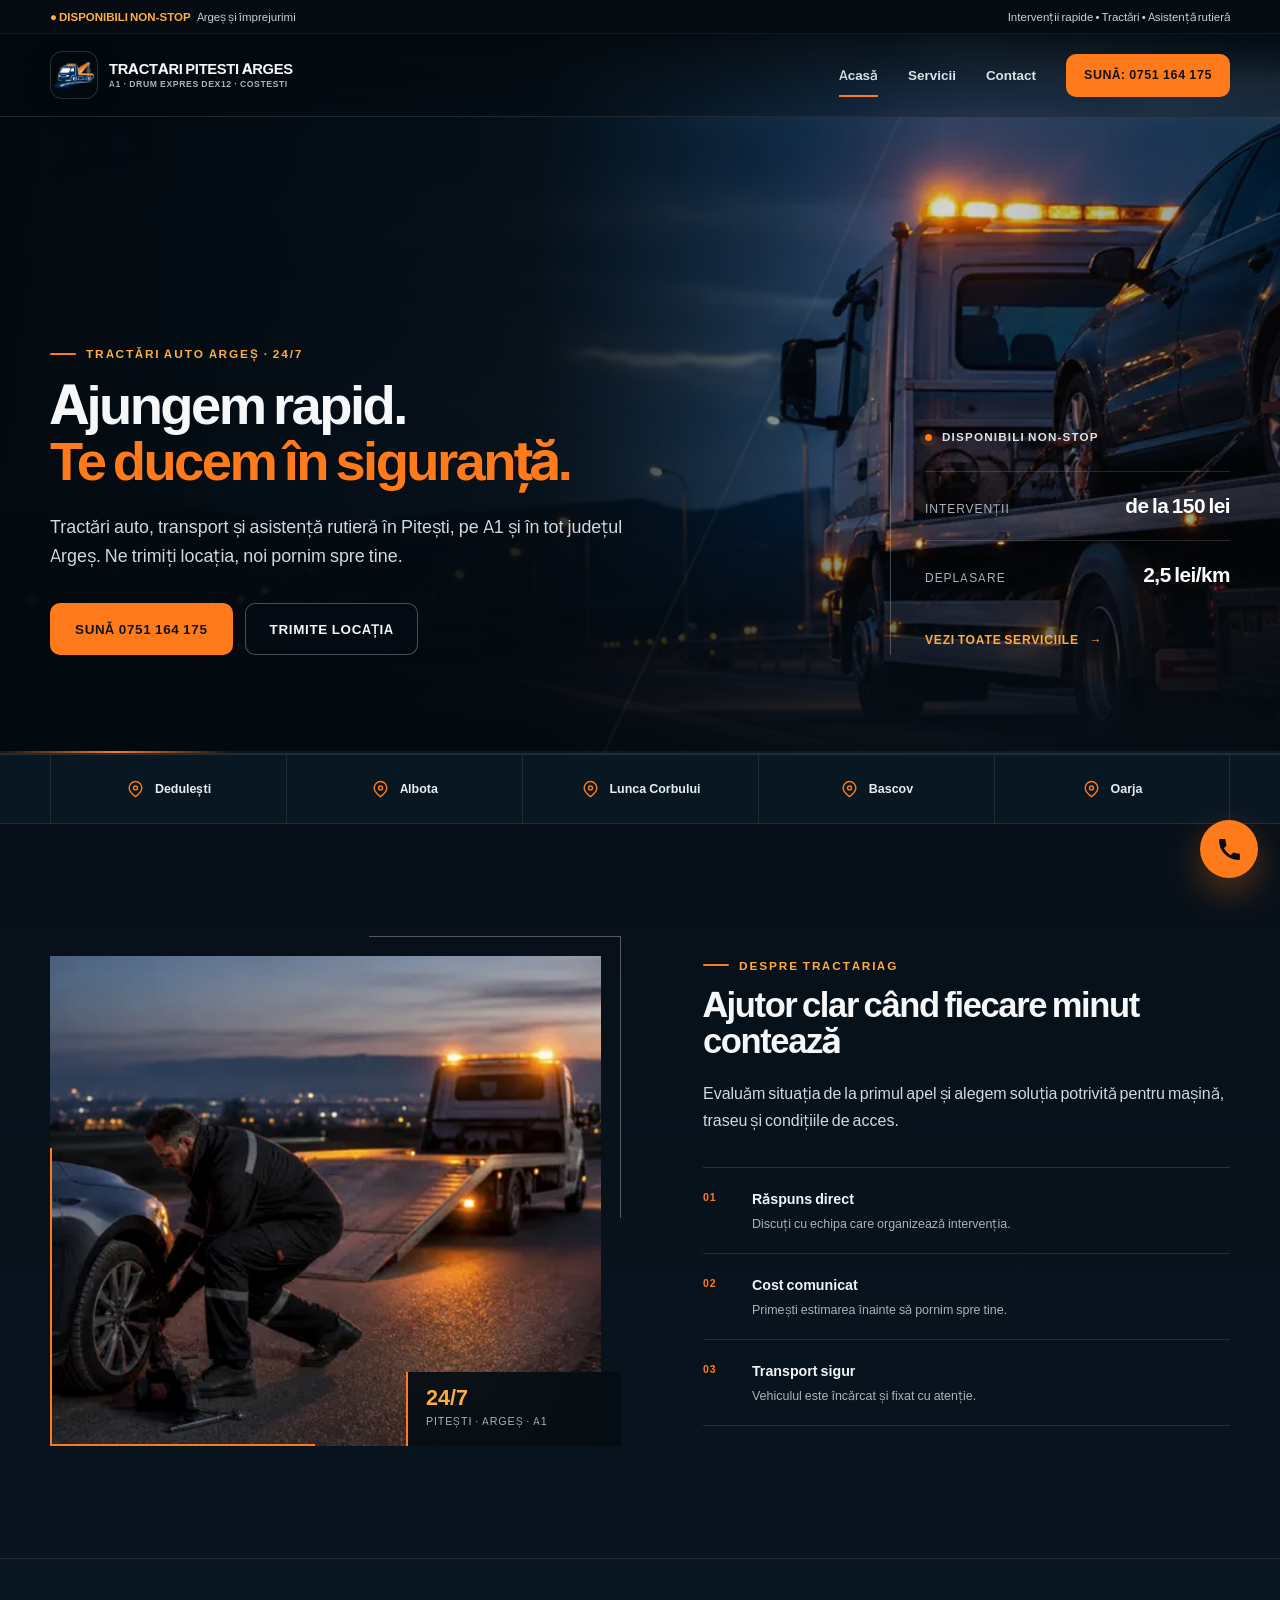
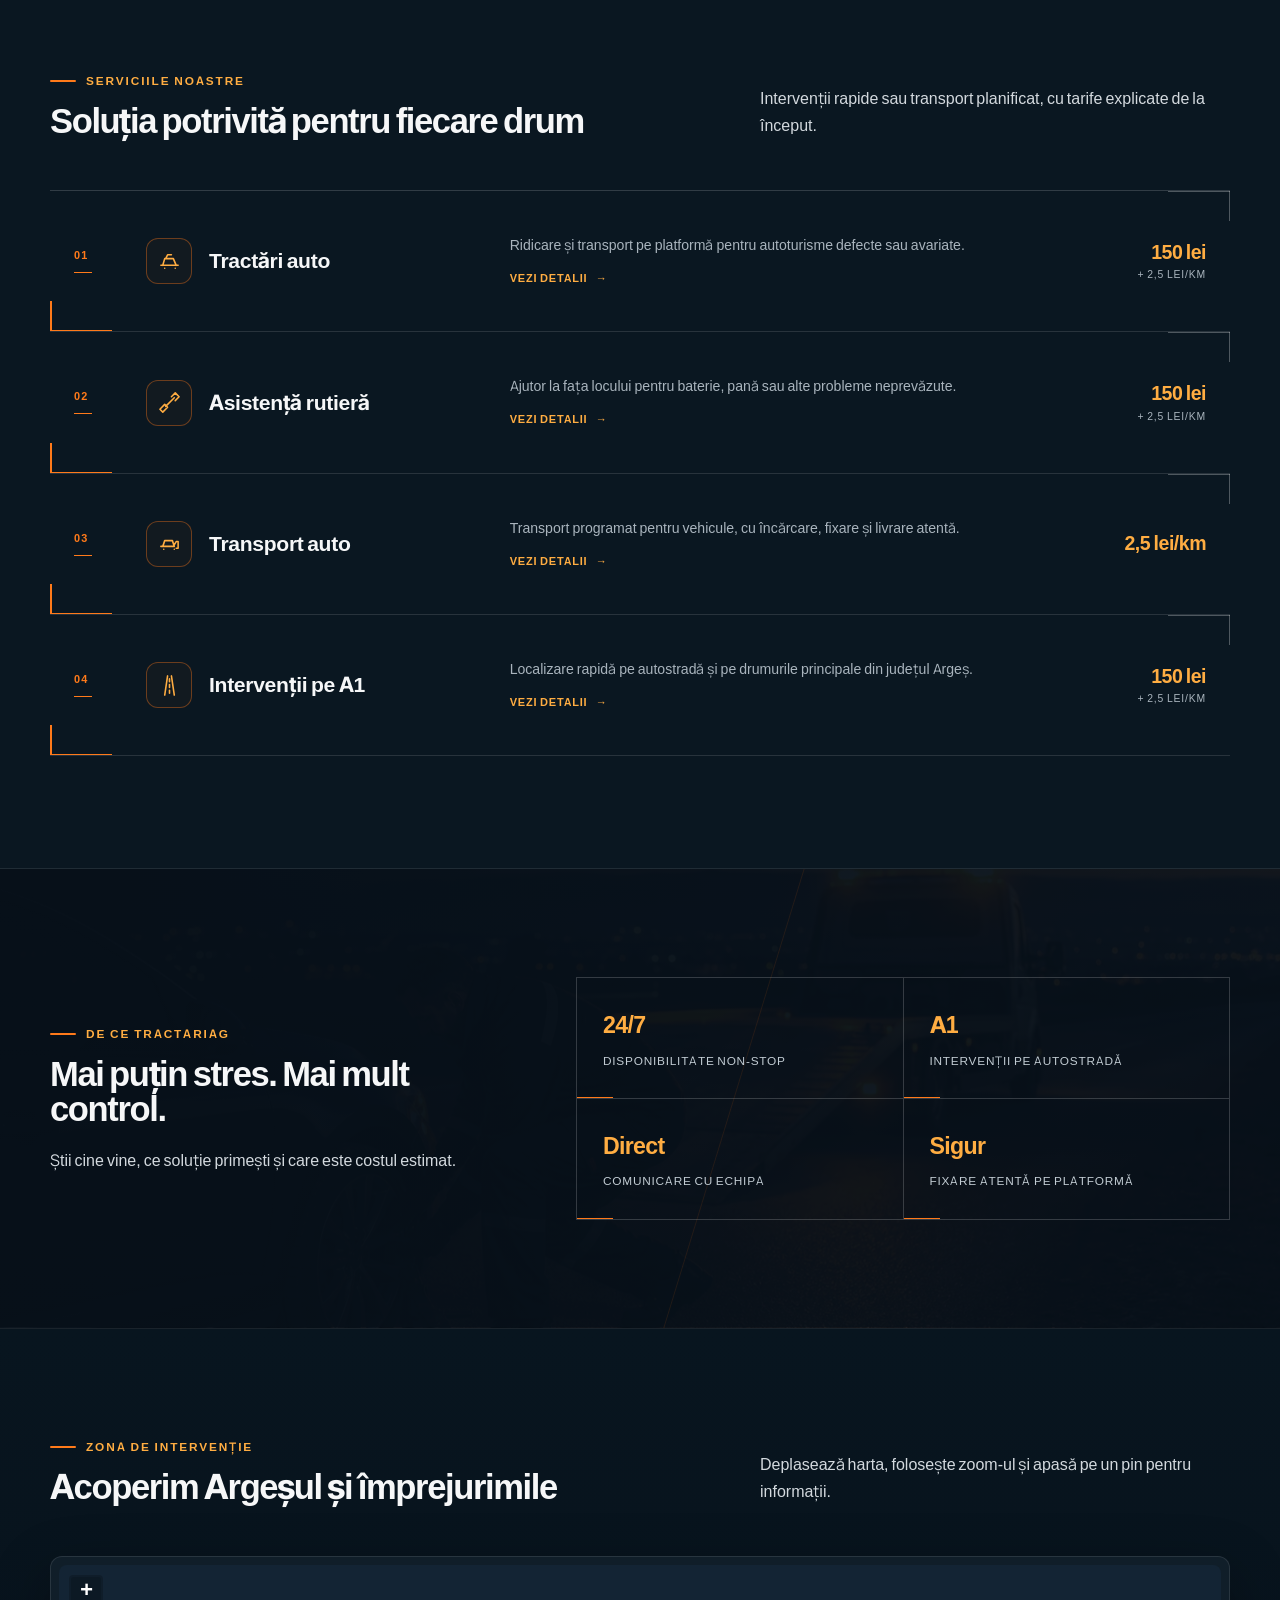
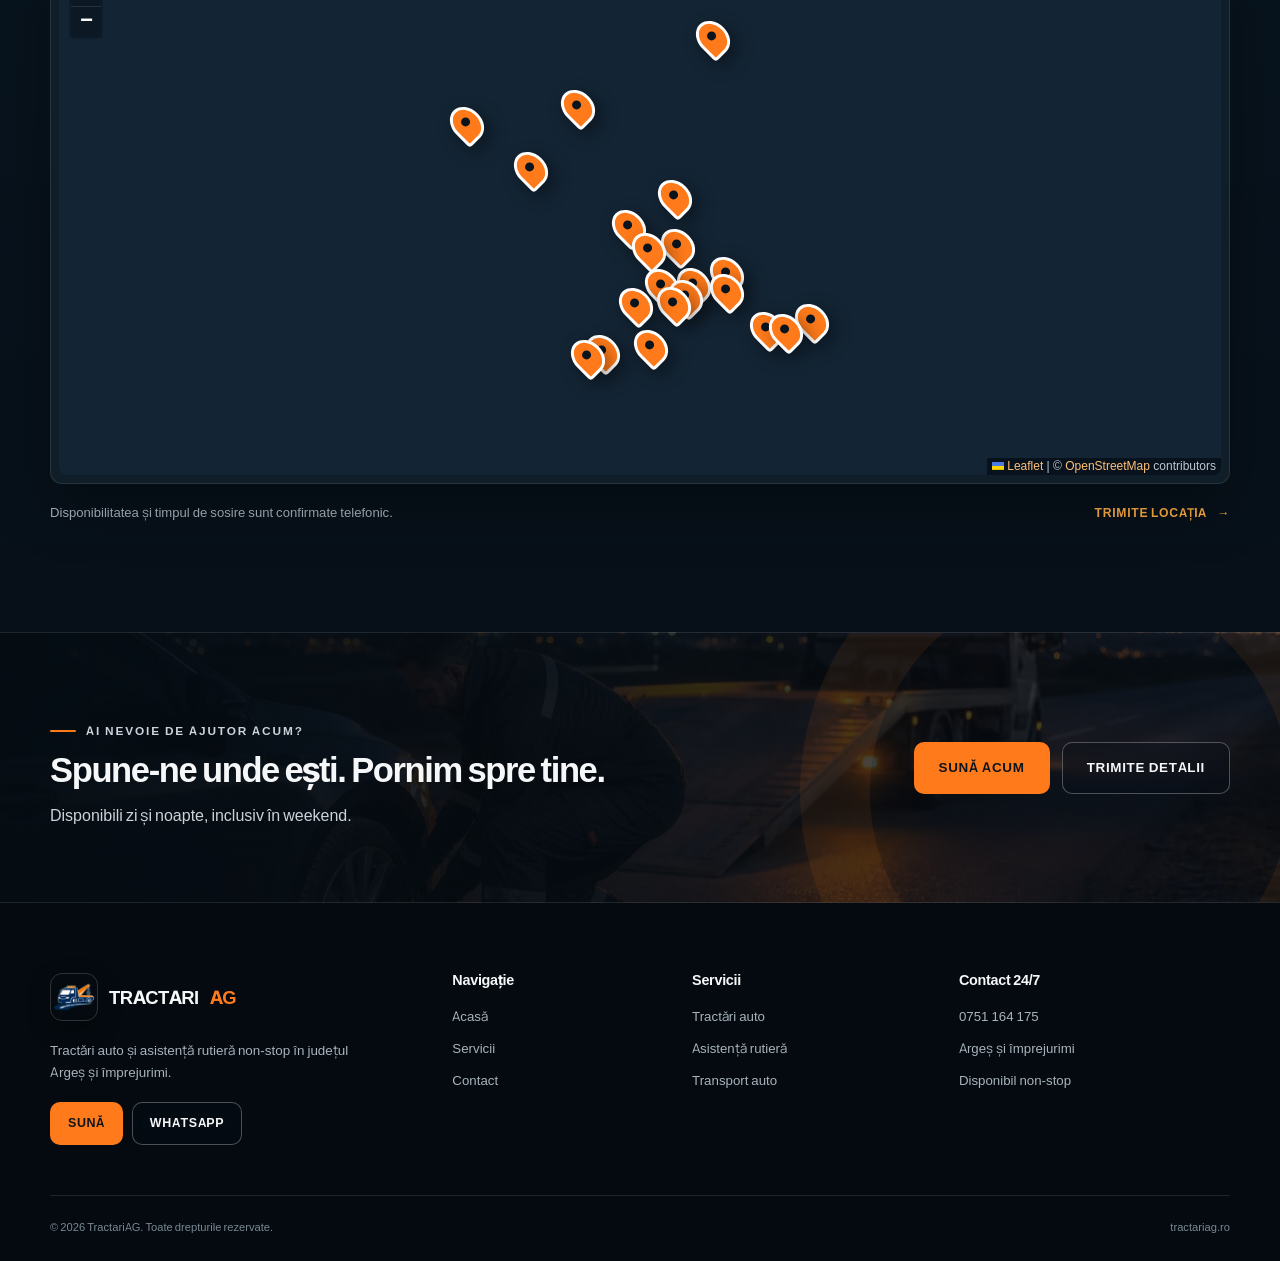
==== commit 095af3c7: "Simplify hero location strip" ====
--- a/index.html
+++ b/index.html
@@ -39,7 +39,7 @@
   />
   <link rel="preload" as="image" href="assets/images/hero-960.webp" media="(max-width: 860px)" type="image/webp" />
     <link rel="stylesheet" href="assets/vendor/leaflet.css" />
-    <link rel="stylesheet" href="assets/css/style.min.css?v=20260807-5" />
+    <link rel="stylesheet" href="assets/css/style.min.css?v=20260807-6" />
     <script type="application/ld+json">
       {
         "@context": "https://schema.org",
@@ -133,28 +133,15 @@
         <div class="svc-hero-track" aria-hidden="true"><span></span></div>
       </section>
 
-      <section class="home-command" aria-label="Acoperire locală și solicitarea intervenției">
+      <section class="home-location-strip" aria-label="Localități deservite pentru tractări auto">
         <div class="container">
-          <div class="home-command-panel" data-reveal>
-            <div class="home-localities-inner">
-              <p class="home-localities-label"><span>Acoperire locală</span><strong>Intervenții 24/7</strong></p>
-              <ul>
-                <li>Tractări Dedulești</li>
-                <li>Tractări Albota</li>
-                <li>Tractări Lunca Corbului</li>
-                <li>Tractări Bascov</li>
-                <li>Tractări Oarja</li>
-              </ul>
-            </div>
-            <div class="home-flow-grid">
-              <div class="home-flow-intro"><span>Ai rămas în drum?</span><strong>Un apel. Trei pași simpli.</strong></div>
-              <ol>
-                <li><span>01</span><strong>Ne contactezi</strong></li>
-                <li><span>02</span><strong>Trimiți locația</strong></li>
-                <li><span>03</span><strong>Pornim spre tine</strong></li>
-              </ol>
-            </div>
-          </div>
+          <ul>
+            <li><svg viewBox="0 0 24 24" aria-hidden="true"><path d="M20 10c0 5-8 11-8 11S4 15 4 10a8 8 0 1 1 16 0Z"/><circle cx="12" cy="10" r="2.5"/></svg><span>Dedulești</span></li>
+            <li><svg viewBox="0 0 24 24" aria-hidden="true"><path d="M20 10c0 5-8 11-8 11S4 15 4 10a8 8 0 1 1 16 0Z"/><circle cx="12" cy="10" r="2.5"/></svg><span>Albota</span></li>
+            <li><svg viewBox="0 0 24 24" aria-hidden="true"><path d="M20 10c0 5-8 11-8 11S4 15 4 10a8 8 0 1 1 16 0Z"/><circle cx="12" cy="10" r="2.5"/></svg><span>Lunca Corbului</span></li>
+            <li><svg viewBox="0 0 24 24" aria-hidden="true"><path d="M20 10c0 5-8 11-8 11S4 15 4 10a8 8 0 1 1 16 0Z"/><circle cx="12" cy="10" r="2.5"/></svg><span>Bascov</span></li>
+            <li><svg viewBox="0 0 24 24" aria-hidden="true"><path d="M20 10c0 5-8 11-8 11S4 15 4 10a8 8 0 1 1 16 0Z"/><circle cx="12" cy="10" r="2.5"/></svg><span>Oarja</span></li>
+          </ul>
         </div>
       </section>
 
--- a/assets/css/style.min.css
+++ b/assets/css/style.min.css
@@ -1,5 +1,6 @@
 @font-face{font-family:Manrope;src:url('../fonts/manrope-400.woff2') format('woff2');font-weight:400;font-style:normal;font-display:swap}@font-face{font-family:Manrope;src:url('../fonts/manrope-600.woff2') format('woff2');font-weight:600;font-style:normal;font-display:swap}@font-face{font-family:Manrope;src:url('../fonts/manrope-700.woff2') format('woff2');font-weight:700;font-style:normal;font-display:swap}@font-face{font-family:'Barlow Condensed';src:url('../fonts/barlow-condensed-700.woff2') format('woff2');font-weight:700;font-style:normal;font-display:swap}@font-face{font-family:Archivo;src:url('../fonts/archivo-700.woff2') format('woff2');font-weight:700;font-style:normal;font-display:swap}@font-face{font-family:'Inter Tight';src:url('../fonts/inter-tight-700.woff2') format('woff2');font-weight:700;font-style:normal;font-display:swap}:root{--bg:#071019;--bg-soft:#0b1722;--surface:#101f2c;--surface-2:#142837;--text:#f6f7f8;--muted:#a9b4bd;--line:rgba(255,255,255,.1);--accent:#ff7a1a;--accent-2:#ffad42;--success:#34c782;--shadow:0 20px 60px rgba(0,0,0,.32);--radius:18px;--container:min(1180px,calc(100% - 40px))}*{box-sizing:border-box}html{scroll-behavior:smooth}body{margin:0;background:var(--bg);color:var(--text);font-family:Manrope,Arial,sans-serif;line-height:1.65;-webkit-font-smoothing:antialiased;overflow-x:hidden}::selection{background:var(--accent);color:#090b0d}body::before{content:"";position:fixed;inset:0;pointer-events:none;z-index:-1;background:radial-gradient(circle at 15% 15%,rgba(255,122,26,.055),transparent 27%),radial-gradient(circle at 85% 50%,rgba(30,112,164,.08),transparent 30%)}img{max-width:100%;display:block}a{color:inherit;text-decoration:none}button,input,select,textarea{font:inherit}a,button{-webkit-tap-highlight-color:transparent}:focus-visible{outline:3px solid var(--accent-2);outline-offset:4px}.skip-link{position:fixed;top:10px;left:10px;z-index:1000;background:var(--accent);color:#081019;padding:10px 16px;border-radius:8px;transform:translateY(-150%)}.skip-link:focus{transform:none}.container{width:var(--container);margin-inline:auto}.eyebrow{display:flex;align-items:center;gap:10px;color:var(--accent-2);font-size:.74rem;font-weight:700;letter-spacing:.16em;text-transform:uppercase;margin:0 0 12px}.eyebrow::before{content:"";width:26px;height:2px;background:var(--accent);border-radius:2px}h1,h2,h3{font-family:'Inter Tight',Manrope,Arial,sans-serif;text-transform:uppercase;line-height:1.03;letter-spacing:-.04em;margin:0;font-weight:700}h1{font-size:clamp(2.15rem,3.7vw,3.65rem);max-width:760px}h2{font-size:clamp(1.65rem,2.7vw,2.5rem)}h3{font-size:clamp(1.08rem,1.4vw,1.3rem);letter-spacing:-.015em}p{margin:0}.lead{font-size:clamp(1rem,1.4vw,1.16rem);color:#d3d9de;max-width:660px}.muted{color:var(--muted)}.accent{color:var(--accent)}.mt-20{margin-top:20px}.mt-22{margin-top:22px}.form-heading{font-size:1.9rem;margin-bottom:28px}.section{padding:108px 0;position:relative}.section.alt{background:linear-gradient(180deg,rgba(255,255,255,.025),rgba(255,255,255,.012));border-block:1px solid var(--line)}.section-head{display:flex;align-items:end;justify-content:space-between;gap:40px;margin-bottom:48px}.section-head .lead{max-width:480px}.btn{display:inline-flex;align-items:center;justify-content:center;gap:10px;min-height:52px;padding:0 24px;border:1px solid transparent;border-radius:10px;background:var(--accent);color:#10151a;font-size:.84rem;font-weight:800;text-transform:uppercase;letter-spacing:.05em;cursor:pointer;transition:transform .25s,box-shadow .25s,background .25s}.btn:hover{transform:translateY(-2px);background:#ff913e;box-shadow:0 13px 34px rgba(255,122,26,.2)}.btn-outline{background:rgba(7,16,25,.36);border-color:rgba(255,255,255,.28);color:var(--text);backdrop-filter:blur(10px)}.btn-outline:hover{background:rgba(255,255,255,.08);box-shadow:none}.btn-small{min-height:43px;padding:0 17px;font-size:.78rem}.topbar{height:34px;background:#050b11;border-bottom:1px solid rgba(255,255,255,.06);font-size:.72rem;color:#ccd3d8}.topbar .container{height:100%;display:flex;align-items:center;justify-content:space-between}.topbar strong{color:var(--accent-2)}.site-header{position:absolute;top:34px;left:0;right:0;z-index:100;border-bottom:1px solid rgba(255,255,255,.12);background:linear-gradient(180deg,rgba(3,9,14,.88),rgba(3,9,14,.3));backdrop-filter:blur(12px)}.site-header.is-scrolled{position:fixed;top:0;background:rgba(5,12,18,.95);box-shadow:0 12px 38px rgba(0,0,0,.3);animation:headerIn .25s ease both}@keyframes headerIn{from{transform:translateY(-12px);opacity:.7}to{transform:none;opacity:1}}.header-inner{height:82px;display:flex;align-items:center;justify-content:space-between;gap:24px}.brand{display:flex;align-items:center;gap:11px;font-family:'Inter Tight',Manrope,Arial,sans-serif;font-size:1.15rem;font-weight:700;letter-spacing:-.025em;text-transform:uppercase}.brand-logo{flex:0 0 48px;width:48px;height:48px;display:block;object-fit:cover;border:1px solid rgba(255,255,255,.16);border-radius:12px;box-shadow:0 8px 24px rgba(0,0,0,.24)}.site-nav{display:flex;align-items:center;gap:30px}.mobile-nav-intro,.nav-arrow,.nav-copy small,.nav-index{display:none}.site-nav>a:not(.btn){position:relative;color:#dce2e6;font-size:.84rem;font-weight:600}.site-nav>a:not(.btn)::after{content:"";position:absolute;left:0;right:100%;bottom:-11px;height:2px;background:var(--accent);transition:right .25s}.site-nav>a:hover::after,.site-nav>a[aria-current=page]::after{right:0}.menu-toggle{display:none;width:46px;height:46px;padding:0;border:1px solid var(--line);border-radius:12px;background:rgba(255,255,255,.04);cursor:pointer}.menu-toggle span{display:block;width:21px;height:2px;margin:5px auto;background:#fff;transition:.25s}.hero{min-height:760px;display:flex;align-items:center;padding:174px 0 100px;position:relative;isolation:isolate;background:#071019}.hero::before{content:"";position:absolute;inset:0;z-index:-2;background-image:linear-gradient(90deg,rgba(3,9,14,.98) 0,rgba(3,9,14,.84) 38%,rgba(3,9,14,.18) 74%,rgba(3,9,14,.5) 100%),linear-gradient(0deg,#071019 0,transparent 24%),image-set(url('../images/hero-960.webp') 1x,url('../images/hero.webp') 2x);background-size:cover;background-position:center}.hero::after{content:"";position:absolute;width:260px;height:260px;border:1px solid rgba(255,122,26,.09);border-radius:50%;left:-170px;top:230px;z-index:-1}@keyframes scanLine{0%,100%{transform:translateX(-24px);opacity:.25}50%{transform:translateX(24px);opacity:.75}}@keyframes slowPulse{50%{transform:scale(1.08);opacity:.6}}.hero-content{max-width:790px}.hero h1 span{display:block;color:var(--accent)}.hero .lead{margin:24px 0 32px}.hero-actions{display:flex;flex-wrap:wrap;gap:12px}.hero-facts{display:grid;grid-template-columns:repeat(3,max-content);gap:42px;margin-top:56px;padding-top:27px;border-top:1px solid rgba(255,255,255,.18)}.hero-fact strong{display:block;font-family:'Inter Tight',Manrope,Arial,sans-serif;font-size:1.3rem;line-height:1;color:#fff;font-weight:700;letter-spacing:-.03em}.hero-fact span{font-size:.73rem;color:var(--muted);text-transform:uppercase;letter-spacing:.08em}.floating-call{position:fixed;right:22px;bottom:22px;z-index:90;width:58px;height:58px;display:grid;place-items:center;padding:0;border-radius:50%;background:var(--accent);color:#071019;box-shadow:0 14px 35px rgba(255,122,26,.32);animation:callPulse 2.8s infinite}.floating-call::after{display:none}.floating-call svg{width:25px;fill:currentColor}@keyframes callPulse{0%,100%{box-shadow:0 14px 35px rgba(255,122,26,.37),0 0 0 0 rgba(255,122,26,.3)}50%{box-shadow:0 14px 35px rgba(255,122,26,.37),0 0 0 13px rgba(255,122,26,0)}}.quick-bar{position:relative;margin-top:-55px;z-index:5}.quick-grid{display:grid;grid-template-columns:1.25fr 1fr 1fr 1fr;background:var(--surface);border:1px solid var(--line);border-radius:var(--radius);box-shadow:var(--shadow);overflow:hidden}.quick-intro{padding:28px;background:linear-gradient(135deg,var(--accent),#ff9f3a);color:#0b1218}.quick-intro h2{font-size:1.35rem}.quick-intro p{font-size:.8rem;margin-top:5px;font-weight:600}.quick-item{padding:27px;border-left:1px solid var(--line);transition:background .25s}.quick-item:hover{background:rgba(255,255,255,.025)}.quick-item span{display:block;color:var(--accent-2);font-size:.72rem;font-weight:700;text-transform:uppercase;letter-spacing:.1em;margin-bottom:7px}.quick-item strong{font-size:.91rem}.split{display:grid;grid-template-columns:1fr 1fr;gap:70px;align-items:center}.media-frame{position:relative;border-radius:var(--radius);overflow:hidden;box-shadow:var(--shadow);border:1px solid var(--line)}.media-frame::after{content:"";position:absolute;inset:0;border:1px solid rgba(255,255,255,.08);border-radius:inherit;pointer-events:none}.media-frame img{width:100%;height:auto;aspect-ratio:3/2;object-fit:cover;transition:transform .8s ease}.media-frame:hover img{transform:scale(1.035)}.media-badge{position:absolute;right:18px;bottom:18px;padding:15px 18px;border-radius:13px;background:rgba(7,16,25,.9);border:1px solid var(--line);backdrop-filter:blur(10px)}.media-badge strong{display:block;color:var(--accent);font-size:1.4rem}.media-badge span{font-size:.72rem;color:var(--muted)}.feature-list{display:grid;gap:14px;margin:30px 0}.feature{display:flex;align-items:flex-start;gap:13px;color:#d8dfe3}.feature-icon{flex:0 0 28px;height:28px;display:grid;place-items:center;border-radius:8px;background:rgba(255,122,26,.13);color:var(--accent);font-weight:800}.cards{display:grid;grid-template-columns:1fr;gap:0;border-top:1px solid var(--line)}.card{position:relative;display:grid;grid-template-columns:56px minmax(180px,.7fr) 1fr auto;align-items:center;gap:24px;padding:28px 0;border:0;border-bottom:1px solid var(--line);border-radius:0;background:0 0;transition:border-color .45s cubic-bezier(.22,1,.36,1);overflow:visible}.card::before{content:"";position:absolute;left:0;right:auto;bottom:-1px;width:0;height:1px;background:linear-gradient(90deg,var(--accent),rgba(255,122,26,.12),transparent);transition:width .55s cubic-bezier(.22,1,.36,1)}.card::after{display:none}.card h3,.card-link{transition:color .4s cubic-bezier(.22,1,.36,1),transform .4s cubic-bezier(.22,1,.36,1)}.card-icon{width:46px;height:46px;display:grid;place-items:center;margin:0;border:1px solid rgba(255,122,26,.35);border-radius:50%;color:var(--accent);font-size:.76rem;font-weight:800;letter-spacing:.06em;transition:color .45s cubic-bezier(.22,1,.36,1),border-color .45s cubic-bezier(.22,1,.36,1),background .45s cubic-bezier(.22,1,.36,1),box-shadow .45s cubic-bezier(.22,1,.36,1),transform .45s cubic-bezier(.22,1,.36,1)}.card p{color:var(--muted);font-size:.9rem;margin:0;max-width:560px}.card-link{display:inline-flex;margin:0;color:var(--accent-2);font-size:.76rem;font-weight:700;text-transform:uppercase;letter-spacing:.07em;white-space:nowrap}.trust-grid{display:grid;grid-template-columns:repeat(4,1fr);gap:1px;background:var(--line);border:1px solid var(--line);border-radius:var(--radius);overflow:hidden}.trust-item{padding:35px 26px;background:var(--bg-soft)}.trust-item strong{font-family:'Inter Tight',Manrope,Arial,sans-serif;font-size:1.6rem;color:var(--accent);line-height:1;font-weight:700;letter-spacing:-.035em}.trust-item span{display:block;margin-top:8px;font-size:.76rem;text-transform:uppercase;color:#dce1e5;letter-spacing:.07em}.map-wrap{position:relative}.map-shell{position:relative;padding:10px;background:#101e29;border:1px solid var(--line);border-radius:var(--radius);box-shadow:var(--shadow);overflow:hidden}#service-map{height:510px;border-radius:15px;background:#132434;z-index:1}.leaflet-container{cursor:grab}.leaflet-container.leaflet-dragging{cursor:grabbing}.leaflet-tile-pane{filter:grayscale(.35) invert(.86) hue-rotate(170deg) brightness(.7) contrast(1.25)}.leaflet-control-attribution{background:rgba(7,16,25,.85)!important;color:#bcc7cf!important}.leaflet-control-attribution a{color:#ffc077!important}.leaflet-bar a{background:#0c1924!important;color:#fff!important;border-color:var(--line)!important}.leaflet-bar a:hover{background:#183044!important}.custom-map-marker{background:0 0;border:0}.custom-map-marker span{display:block;width:30px;height:38px;background:var(--accent);border:3px solid #fff;border-radius:50% 50% 50% 4px;transform:rotate(-45deg);box-shadow:0 8px 18px rgba(0,0,0,.4)}.custom-map-marker span::after{content:"";position:absolute;width:9px;height:9px;border-radius:50%;background:#09141e;left:8px;top:9px}.leaflet-popup-content-wrapper,.leaflet-popup-tip{background:#0c1924;color:#fff}.leaflet-popup-content{min-width:170px;margin:16px}.leaflet-popup-content strong{display:block;font-family:'Inter Tight',Manrope,Arial,sans-serif;font-size:1rem;text-transform:uppercase;font-weight:700}.leaflet-popup-content span{display:block;color:#aebac3;font-size:.76rem;line-height:1.45;margin:5px 0 12px}.leaflet-popup-content a{display:inline-flex;padding:7px 11px;border-radius:7px;background:var(--accent);color:#0a1117;font-size:.72rem;font-weight:800;text-transform:uppercase}.map-note{display:flex;align-items:center;justify-content:space-between;gap:20px;margin-top:20px;color:var(--muted);font-size:.82rem}.cta{padding:74px 0;position:relative;overflow:hidden;background:linear-gradient(100deg,rgba(5,12,18,.98),rgba(5,12,18,.7)),url('../images/asistenta.webp') center 52%/cover;border-block:1px solid var(--line)}.cta::after{content:"";position:absolute;inset:auto -80px -170px auto;width:420px;height:420px;border:70px solid rgba(255,122,26,.08);border-radius:50%}.cta-inner{position:relative;z-index:1;display:flex;align-items:center;justify-content:space-between;gap:40px}.cta h2{max-width:650px}.cta p{margin-top:14px;color:#cbd4da}.page-hero{padding:190px 0 86px;position:relative;overflow:hidden;background:linear-gradient(120deg,#071019,#102637);border-bottom:1px solid var(--line)}.page-hero::before{display:none}.page-hero::after{content:"";position:absolute;right:-80px;top:-170px;width:520px;height:520px;border-radius:50%;border:90px solid rgba(255,122,26,.035)}.page-hero h1{font-size:clamp(2.05rem,3.5vw,3.2rem)}.page-hero .lead{margin-top:20px}.breadcrumbs{display:flex;gap:9px;align-items:center;font-size:.74rem;text-transform:uppercase;letter-spacing:.08em;color:var(--muted);margin-bottom:25px}.breadcrumbs a{color:var(--accent-2)}.service-row{display:grid;grid-template-columns:1fr 1.15fr;gap:42px;padding:34px 0;border-top:1px solid var(--line);align-items:start}.service-number{font-family:'Inter Tight',Manrope,Arial,sans-serif;color:var(--accent);font-size:.85rem;font-weight:700}.service-row h3{font-size:1.45rem;margin-top:8px}.service-copy p{color:var(--muted)}.price{display:flex;justify-content:space-between;align-items:center;gap:20px;margin-top:18px;padding-top:18px;border-top:1px solid var(--line);font-size:.8rem;color:#dce3e7}.price strong{font-size:1.15rem;color:var(--accent-2)}.notice{padding:18px 20px;border-radius:13px;background:rgba(255,122,26,.09);border:1px solid rgba(255,122,26,.22);font-size:.82rem;color:#e8d5c6;margin-top:28px}.steps{display:grid;grid-template-columns:repeat(3,1fr);gap:20px;counter-reset:steps}.step{padding:30px;border:1px solid var(--line);border-radius:18px;background:var(--surface);counter-increment:steps}.step::before{content:"0" counter(steps);font-family:'Inter Tight',Manrope,Arial,sans-serif;font-size:2rem;color:var(--accent);font-weight:700}.step h3{margin:15px 0 10px}.step p{color:var(--muted);font-size:.88rem}.services-redesign h1,.services-redesign h2,.services-redesign h3{text-transform:none}.svc-hero{position:relative;isolation:isolate;min-height:680px;display:flex;align-items:flex-end;padding:190px 0 96px;overflow:hidden;border-bottom:1px solid rgba(255,255,255,.11);background:#071019}.svc-hero::before{content:"";position:absolute;z-index:-2;inset:0;background-image:linear-gradient(90deg,rgba(3,10,16,.98) 0,rgba(3,10,16,.9) 43%,rgba(3,10,16,.32) 75%,rgba(3,10,16,.58) 100%),linear-gradient(0deg,#071019 0,transparent 32%),url('../images/asistenta.webp');background-size:cover;background-position:center 54%}.svc-hero::after{content:"";position:absolute;z-index:-1;inset:0;background:linear-gradient(115deg,transparent 56%,rgba(255,255,255,.035) 56.1%,transparent 56.35%);pointer-events:none}.svc-hero-grid{display:grid;grid-template-columns:minmax(0,1fr) 340px;gap:92px;align-items:end}.svc-hero-copy h1{max-width:680px;font-size:clamp(2.35rem,4.2vw,3.55rem);letter-spacing:-.045em}.svc-hero-copy .lead{max-width:620px;margin:24px 0 32px}.svc-hero-aside{padding:6px 0 4px 34px;border-left:1px solid rgba(255,255,255,.25)}.svc-live{display:flex;align-items:center;gap:10px;margin-bottom:24px;color:#dce3e8;font-size:.73rem;font-weight:700;letter-spacing:.1em;text-transform:uppercase}.svc-live span{width:7px;height:7px;border-radius:50%;background:var(--accent);box-shadow:0 0 0 5px rgba(255,122,26,.12);animation:svcPulse 2.8s ease-in-out infinite}.svc-hero-rate{display:flex;justify-content:space-between;align-items:baseline;gap:18px;padding:17px 0;border-top:1px solid rgba(255,255,255,.14)}.svc-hero-rate span{color:var(--muted);font-size:.75rem;text-transform:uppercase;letter-spacing:.08em}.svc-hero-rate strong{font-family:'Inter Tight',Manrope,Arial,sans-serif;color:#fff;font-size:1.3rem;letter-spacing:-.025em}.svc-location-link,.svc-text-link{display:inline-flex;align-items:center;gap:10px;margin-top:20px;color:var(--accent-2);font-size:.76rem;font-weight:800;letter-spacing:.06em;text-transform:uppercase}.svc-location-link span,.svc-text-link span{transition:transform .35s cubic-bezier(.22,1,.36,1)}.svc-hero-track{position:absolute;left:0;right:0;bottom:0;height:2px;overflow:hidden;background:rgba(255,255,255,.05)}.svc-hero-track span{display:block;width:18%;height:100%;background:linear-gradient(90deg,transparent,var(--accent),transparent);animation:svcTrack 8s ease-in-out infinite}@keyframes svcPulse{50%{box-shadow:0 0 0 9px rgba(255,122,26,0)}}@keyframes svcTrack{0%{transform:translateX(-100%);opacity:0}15%,80%{opacity:.8}100%{transform:translateX(650%);opacity:0}}.svc-services{padding-block:112px;background:linear-gradient(180deg,#071019,#08151f)}.svc-section-head{display:flex;align-items:flex-end;justify-content:space-between;gap:70px;margin-bottom:52px}.svc-section-head>div{max-width:600px}.svc-section-head .lead{max-width:470px;font-size:1rem}.svc-list{border-top:1px solid rgba(255,255,255,.16)}.svc-item{position:relative;isolation:isolate;display:grid;grid-template-columns:42px minmax(225px,.8fr) minmax(300px,1.25fr) 145px;gap:30px;align-items:center;padding:42px 24px;border-bottom:1px solid rgba(255,255,255,.12);overflow:hidden;background-image:linear-gradient(var(--accent),var(--accent)),linear-gradient(var(--accent),var(--accent)),linear-gradient(rgba(255,255,255,.28),rgba(255,255,255,.28)),linear-gradient(rgba(255,255,255,.28),rgba(255,255,255,.28));background-repeat:no-repeat;background-position:left bottom,left bottom,right top,right top;background-size:2px 30px,62px 1px,1px 30px,62px 1px;transition:border-color .4s ease,background-size .55s cubic-bezier(.22,1,.36,1)}.svc-item::before{content:"";position:absolute;z-index:-1;inset:1px 0;background:linear-gradient(90deg,rgba(255,122,26,.055),rgba(255,122,26,.012) 53%,transparent);opacity:0;transition:opacity .5s cubic-bezier(.22,1,.36,1)}.svc-item::after{content:"";position:absolute;left:0;bottom:-1px;width:100%;height:1px;background:linear-gradient(90deg,var(--accent),rgba(255,122,26,.2),transparent 72%);transform:scaleX(.08);transform-origin:left;opacity:.45;transition:transform .65s cubic-bezier(.22,1,.36,1),opacity .4s}.svc-index{align-self:start;padding-top:13px;color:var(--accent);font-size:.68rem;font-weight:800;letter-spacing:.12em}.svc-index::after{content:"";display:block;width:18px;height:1px;margin-top:8px;background:var(--accent);transform-origin:left;animation:svcDash 4.8s ease-in-out infinite}.svc-item:nth-child(2) .svc-index::after{animation-delay:-1.2s}.svc-item:nth-child(3) .svc-index::after{animation-delay:-2.4s}.svc-item:nth-child(4) .svc-index::after{animation-delay:-3.6s}@keyframes svcDash{0%,100%{transform:scaleX(.55);opacity:.45}50%{transform:scaleX(1);opacity:1}}.svc-title{display:flex;align-items:center;gap:17px}.svc-title h3{font-size:clamp(1.15rem,1.65vw,1.45rem);line-height:1.12;transition:color .4s ease}.svc-icon{flex:0 0 46px;width:46px;height:46px;display:grid;place-items:center;border:1px solid rgba(255,122,26,.38);border-radius:12px;color:var(--accent-2);background:rgba(255,122,26,.035);transition:color .45s ease,border-color .45s ease,background .45s ease,transform .45s cubic-bezier(.22,1,.36,1)}.svc-icon svg{width:23px;height:23px;fill:none;stroke:currentColor;stroke-width:1.65;stroke-linecap:round;stroke-linejoin:round}.svc-details p{max-width:560px;color:var(--muted);font-size:.88rem;line-height:1.7}.svc-details ul{display:flex;flex-wrap:wrap;gap:8px 22px;margin:13px 0 0;padding:0;list-style:none}.svc-details li{position:relative;padding-left:13px;color:#d7dee3;font-size:.71rem;font-weight:600}.svc-details li::before{content:"";position:absolute;left:0;top:.55em;width:4px;height:4px;border-radius:50%;background:var(--accent)}.svc-price{text-align:right}.svc-price small,.svc-price span{display:block;color:var(--muted);font-size:.65rem;letter-spacing:.08em;text-transform:uppercase}.svc-price strong{display:block;margin:3px 0;font-family:'Inter Tight',Manrope,Arial,sans-serif;color:var(--accent-2);font-size:1.22rem;line-height:1.1;letter-spacing:-.025em;white-space:nowrap;transition:color .4s ease,transform .45s cubic-bezier(.22,1,.36,1)}.svc-pricing{padding-block:112px;background:#0a1721;border-block:1px solid rgba(255,255,255,.1)}.svc-pricing-grid{display:grid;grid-template-columns:1.06fr .94fr;gap:82px;align-items:stretch}.svc-pricing-media{position:relative;min-height:440px;margin:0;padding:0 0 22px 22px}.svc-pricing-media::before{content:"";position:absolute;left:0;bottom:0;width:45%;height:58%;border-left:2px solid var(--accent);border-bottom:2px solid var(--accent);opacity:.8}.svc-pricing-media::after{content:"";position:absolute;right:-16px;top:-16px;width:72px;height:72px;border-top:1px solid rgba(255,255,255,.24);border-right:1px solid rgba(255,255,255,.24)}.svc-pricing-media picture{display:block;position:absolute;inset:0 0 22px 22px;overflow:hidden}.svc-pricing-media img{width:100%;height:100%;object-fit:cover;object-position:67% center;filter:saturate(.82) contrast(1.04);transition:transform 1s cubic-bezier(.22,1,.36,1)}.svc-pricing-media figcaption{position:absolute;right:0;bottom:0;max-width:310px;padding:13px 16px;background:rgba(5,13,20,.92);border-left:2px solid var(--accent);color:#d9e0e4;font-size:.72rem;letter-spacing:.025em;backdrop-filter:blur(8px)}.svc-pricing-copy h2{max-width:580px}.svc-pricing-copy .lead{margin-top:22px;font-size:1rem}.svc-rates{margin-top:36px;border-top:1px solid rgba(255,255,255,.15)}.svc-rates>div{display:grid;grid-template-columns:38px 1fr auto;gap:16px;align-items:baseline;padding:20px 0;border-bottom:1px solid rgba(255,255,255,.12)}.svc-rates span{color:var(--accent);font-size:.68rem;font-weight:800;letter-spacing:.1em}.svc-rates p{color:var(--muted);font-size:.78rem;text-transform:uppercase;letter-spacing:.07em}.svc-rates strong{font-family:'Inter Tight',Manrope,Arial,sans-serif;font-size:1.25rem;color:#fff;letter-spacing:-.025em}.svc-disclaimer{margin-top:20px;padding-left:14px;border-left:2px solid rgba(255,122,26,.65);color:#929fa8;font-size:.74rem;line-height:1.6}.svc-process{padding-block:108px;background:#071019}.svc-route{position:relative;display:grid;grid-template-columns:repeat(3,1fr);gap:58px;margin:0;padding:0;list-style:none}.svc-route::before{content:"";position:absolute;left:0;right:0;top:18px;height:1px;background:rgba(255,255,255,.16)}.svc-route::after{content:"";position:absolute;left:0;top:17px;width:18%;height:2px;background:linear-gradient(90deg,transparent,var(--accent),transparent);animation:svcRoute 9s ease-in-out infinite}@keyframes svcRoute{0%{transform:translateX(-70%);opacity:0}20%,75%{opacity:.75}100%{transform:translateX(530%);opacity:0}}.svc-route li{position:relative;padding:56px 34px 0 0}.svc-route li>span{position:absolute;z-index:1;top:0;left:0;width:36px;height:36px;display:grid;place-items:center;border:1px solid rgba(255,122,26,.6);border-radius:50%;background:#071019;color:var(--accent-2);font-size:.66rem;font-weight:800}.svc-route h3{font-size:1.2rem}.svc-route p{max-width:310px;margin-top:10px;color:var(--muted);font-size:.84rem}.svc-map{padding-block:108px;background:linear-gradient(180deg,#08151f,#071019);border-top:1px solid rgba(255,255,255,.08)}.svc-map .map-shell{border-radius:12px;padding:8px}.svc-map #service-map{border-radius:8px}.svc-map .map-note{margin-top:18px}.svc-text-link{margin-top:0}.svc-cta h2{max-width:720px}.home-redesign h1,.home-redesign h2,.home-redesign h3{text-transform:none}.home-hero{position:relative;isolation:isolate;min-height:720px;display:flex;align-items:flex-end;padding:190px 0 98px;overflow:hidden;border-bottom:1px solid rgba(255,255,255,.11);background:#071019}.home-hero::before{content:"";position:absolute;z-index:-2;inset:0;background-image:linear-gradient(90deg,rgba(3,9,14,.98) 0,rgba(3,9,14,.88) 42%,rgba(3,9,14,.16) 74%,rgba(3,9,14,.46) 100%),linear-gradient(0deg,#071019 0,transparent 31%),image-set(url('../images/hero-960.webp') 1x,url('../images/hero.webp') 2x);background-size:cover;background-position:center}.home-hero::after{content:"";position:absolute;z-index:-1;inset:0;background:linear-gradient(115deg,transparent 58%,rgba(255,255,255,.04) 58.1%,transparent 58.35%);pointer-events:none}.home-hero-grid{display:grid;grid-template-columns:minmax(0,1fr) 340px;gap:92px;align-items:end}.home-hero-copy h1{max-width:690px;font-size:clamp(2.4rem,4.25vw,3.65rem);letter-spacing:-.047em}.home-hero-copy h1 span{display:block;color:var(--accent)}.home-hero-copy .lead{max-width:620px;margin:24px 0 32px}.home-hero-aside{padding:6px 0 4px 34px;border-left:1px solid rgba(255,255,255,.25)}.home-flow{position:relative;background:#091722;border-bottom:1px solid rgba(255,255,255,.1)}.home-flow::after{content:"";position:absolute;left:0;bottom:-1px;width:18%;height:1px;background:linear-gradient(90deg,var(--accent),transparent);animation:homeFlowLine 7s ease-in-out infinite}.home-flow-grid{display:grid;grid-template-columns:.8fr 1.7fr;gap:70px;align-items:center;min-height:132px}.home-flow-intro{padding-right:38px;border-right:1px solid rgba(255,255,255,.13)}.home-flow-intro span{display:block;color:var(--accent-2);font-size:.68rem;font-weight:800;letter-spacing:.12em;text-transform:uppercase}.home-flow-intro strong{display:block;margin-top:5px;font-family:'Inter Tight',Manrope,Arial,sans-serif;font-size:1.12rem}.home-flow ol{display:grid;grid-template-columns:repeat(3,1fr);gap:34px;margin:0;padding:0;list-style:none}.home-flow li{display:flex;align-items:center;gap:13px}.home-flow li span{flex:0 0 30px;width:30px;height:30px;display:grid;place-items:center;border:1px solid rgba(255,122,26,.52);border-radius:50%;color:var(--accent-2);font-size:.61rem;font-weight:800}.home-flow li strong{font-size:.76rem;letter-spacing:.035em;text-transform:uppercase}@keyframes homeFlowLine{0%,100%{transform:scaleX(.35);transform-origin:left;opacity:.35}50%{transform:scaleX(1);transform-origin:left;opacity:.9}}.home-intro{padding-block:112px;background:linear-gradient(180deg,#071019,#08141e)}.home-intro-grid{display:grid;grid-template-columns:1.04fr .96fr;gap:82px;align-items:stretch}.home-intro-media{position:relative;min-height:510px;margin:0;padding:20px 20px 0 0}.home-intro-media::before{content:"";position:absolute;right:0;top:0;width:44%;height:55%;border-top:1px solid rgba(255,255,255,.3);border-right:1px solid rgba(255,255,255,.3)}.home-intro-media::after{content:"";position:absolute;left:0;bottom:0;width:46%;height:58%;border-left:2px solid var(--accent);border-bottom:2px solid var(--accent)}.home-intro-media picture{position:absolute;inset:20px 20px 0 0;display:block;overflow:hidden}.home-intro-media img{width:100%;height:100%;object-fit:cover;object-position:54% center;filter:saturate(.82) contrast(1.04);transition:transform 1s cubic-bezier(.22,1,.36,1)}.home-intro-media figcaption{position:absolute;z-index:1;right:0;bottom:0;min-width:215px;padding:15px 18px;background:rgba(5,13,20,.93);border-left:2px solid var(--accent);backdrop-filter:blur(8px)}.home-intro-media figcaption span,.home-intro-media figcaption strong{display:block}.home-intro-media figcaption strong{font-family:'Inter Tight',Manrope,Arial,sans-serif;color:var(--accent-2);font-size:1.35rem;line-height:1}.home-intro-media figcaption span{margin-top:5px;color:var(--muted);font-size:.67rem;letter-spacing:.08em;text-transform:uppercase}.home-intro-copy{align-self:center}.home-intro-copy h2{max-width:560px}.home-intro-copy>.lead{margin-top:22px;font-size:1rem}.home-benefits{margin:34px 0 0;padding:0;border-top:1px solid rgba(255,255,255,.14);list-style:none}.home-benefits li{display:grid;grid-template-columns:34px 1fr;gap:15px;padding:19px 0;border-bottom:1px solid rgba(255,255,255,.11)}.home-benefits li>span{padding-top:2px;color:var(--accent);font-size:.66rem;font-weight:800;letter-spacing:.1em}.home-benefits p{color:var(--muted);font-size:.78rem}.home-benefits strong{display:block;margin-bottom:3px;color:#f1f4f6;font-size:.89rem}.home-services{padding-block:112px;background:#0a1721;border-block:1px solid rgba(255,255,255,.09)}.home-service-link{display:inline-flex;align-items:center;gap:8px;margin-top:12px;color:var(--accent-2);font-size:.69rem;font-weight:800;letter-spacing:.07em;text-transform:uppercase}.home-service-link span{transition:transform .35s cubic-bezier(.22,1,.36,1)}.home-proof{position:relative;isolation:isolate;overflow:hidden;padding-block:108px;background:#071019}.home-proof::before{content:"";position:absolute;z-index:-1;inset:0;background-image:linear-gradient(100deg,rgba(7,16,25,.98),rgba(7,16,25,.88)),url('../images/asistenta.webp');background-size:cover;background-position:center 55%;opacity:.48}.home-proof::after{content:"";position:absolute;z-index:-1;right:-5%;top:-80%;width:46%;height:250%;border-left:1px solid rgba(255,122,26,.1);transform:rotate(17deg)}.home-proof-grid{display:grid;grid-template-columns:.8fr 1.2fr;gap:90px;align-items:center}.home-proof-grid>div .lead{margin-top:20px;font-size:1rem}.home-proof-list{display:grid;grid-template-columns:1fr 1fr;margin:0;border-top:1px solid rgba(255,255,255,.18);border-left:1px solid rgba(255,255,255,.18)}.home-proof-list div{position:relative;padding:28px 26px;border-right:1px solid rgba(255,255,255,.18);border-bottom:1px solid rgba(255,255,255,.18);overflow:hidden}.home-proof-list div::after{content:"";position:absolute;left:0;bottom:0;width:36px;height:1px;background:var(--accent);transition:width .5s cubic-bezier(.22,1,.36,1)}.home-proof-list dt{font-family:'Inter Tight',Manrope,Arial,sans-serif;color:var(--accent-2);font-size:1.45rem;font-weight:700;letter-spacing:-.03em}.home-proof-list dd{margin:6px 0 0;color:#c2ccd3;font-size:.74rem;text-transform:uppercase;letter-spacing:.065em}.home-map{padding-block:108px;background:linear-gradient(180deg,#08151f,#071019);border-top:1px solid rgba(255,255,255,.08)}.home-map .map-shell{padding:8px;border-radius:12px}.home-map #service-map{border-radius:8px}.home-map .map-note{margin-top:18px}.home-cta h2{max-width:720px}.contact-grid{display:grid;grid-template-columns:.78fr 1.22fr;gap:26px;align-items:start}.contact-panel{position:sticky;top:108px;padding:38px;border:1px solid rgba(255,255,255,.13);border-radius:var(--radius);background:linear-gradient(180deg,rgba(9,20,29,.72),rgba(9,20,29,.97)),url('../images/asistenta-640.webp') center/cover;box-shadow:var(--shadow);overflow:hidden}.contact-panel::before{content:"";position:absolute;left:38px;right:38px;top:0;height:2px;background:linear-gradient(90deg,var(--accent),transparent)}.contact-form{position:relative;padding:40px;border:1px solid rgba(255,255,255,.13);border-radius:var(--radius);background:linear-gradient(145deg,#112331,#0d1b26);box-shadow:var(--shadow);overflow:hidden}.contact-form::before{content:"";position:absolute;top:0;left:40px;width:92px;height:2px;background:var(--accent)}.contact-panel h2{font-size:1.9rem}.contact-panel>p{color:var(--muted);margin:16px 0 28px}.contact-method{position:relative;isolation:isolate;display:flex;align-items:center;gap:15px;padding:17px 0;border-top:1px solid var(--line)}.contact-method::before{content:"";position:absolute;z-index:-1;inset:5px -10px;border-radius:11px;background:linear-gradient(90deg,rgba(255,122,26,.07),transparent 78%);opacity:0;transform:scaleX(.96);transform-origin:left;transition:opacity .45s cubic-bezier(.22,1,.36,1),transform .55s cubic-bezier(.22,1,.36,1);pointer-events:none}.contact-method .contact-method-icon{flex:0 0 44px;width:44px;height:44px;padding:0;display:grid;place-items:center;line-height:0;border-radius:11px;border:1px solid rgba(255,122,26,.72);background:linear-gradient(145deg,rgba(255,122,26,.19),rgba(255,122,26,.045));color:var(--accent-2);overflow:hidden;transition:color .45s cubic-bezier(.22,1,.36,1),border-color .45s cubic-bezier(.22,1,.36,1),background .45s cubic-bezier(.22,1,.36,1),box-shadow .45s cubic-bezier(.22,1,.36,1),transform .45s cubic-bezier(.22,1,.36,1)}.contact-method-icon svg{display:block;width:21px;height:21px;margin:auto;fill:none;stroke:currentColor;stroke-width:1.9;stroke-linecap:round;stroke-linejoin:round}.contact-method>span:last-child{display:block}.contact-method>span:last-child>span{display:block;color:var(--muted);font-size:.72rem;text-transform:uppercase;letter-spacing:.07em}.contact-method strong{display:block;font-size:.96rem;color:#e7ecef;transition:color .4s cubic-bezier(.22,1,.36,1)}.form-grid{display:grid;grid-template-columns:1fr 1fr;gap:18px}.field{display:grid;gap:8px}.field.full{grid-column:1/-1}.field label{font-size:.73rem;font-weight:700;text-transform:uppercase;letter-spacing:.08em;color:#cfd7dc}.field input,.field select,.field textarea{width:100%;border:1px solid rgba(255,255,255,.12);border-radius:11px;background:rgba(5,14,21,.78);color:#fff;padding:14px 15px;outline:0;transition:border-color .2s,box-shadow .2s,background .2s}.field input:hover,.field select:hover,.field textarea:hover{background:#091722}.field input:focus,.field select:focus,.field textarea:focus{border-color:var(--accent);background:#091722;box-shadow:0 0 0 3px rgba(255,122,26,.11)}.field textarea{resize:vertical;min-height:120px}.form-note{color:var(--muted);font-size:.75rem;margin:16px 0}.faq-list{display:grid;gap:10px}.faq-item{border:1px solid var(--line);border-radius:13px;background:rgba(255,255,255,.02);overflow:hidden}.faq-item button{width:100%;display:flex;align-items:center;justify-content:space-between;gap:20px;padding:19px 20px;border:0;background:0 0;color:#fff;text-align:left;font-weight:700;cursor:pointer}.faq-item button::after{content:"+";font-size:1.4rem;color:var(--accent);transition:transform .2s}.faq-answer{max-height:0;overflow:hidden;color:var(--muted);font-size:.86rem;transition:max-height .3s}.faq-answer p{padding:0 20px 20px}.faq-item.is-open .faq-answer{max-height:180px}.faq-item.is-open button::after{transform:rotate(45deg)}.site-footer{padding:70px 0 25px;background:#040a0f}.footer-grid{display:grid;grid-template-columns:1.3fr .7fr .8fr 1fr;gap:50px}.footer-brand p{color:var(--muted);font-size:.84rem;max-width:320px;margin:18px 0}.footer-title{font-family:'Inter Tight',Manrope,Arial,sans-serif;font-size:.9rem;font-weight:700;letter-spacing:-.02em;text-transform:uppercase;margin-bottom:18px}.footer-links{display:grid;gap:10px;color:var(--muted);font-size:.83rem}.footer-links a:hover{color:var(--accent-2)}.footer-actions{display:flex;gap:9px;flex-wrap:wrap}.footer-bottom{display:flex;justify-content:space-between;gap:20px;margin-top:50px;padding-top:22px;border-top:1px solid var(--line);color:#798893;font-size:.7rem}[data-reveal]{opacity:0;transform:translateY(20px);transition:opacity .6s ease,transform .6s ease}[data-reveal].is-visible{opacity:1;transform:none}@media(max-width:1000px){.cards{grid-template-columns:repeat(2,1fr)}.quick-grid{grid-template-columns:1fr 1fr}.quick-intro{grid-column:1/-1}.quick-item:nth-child(2){border-left:0}.split{gap:40px}.trust-grid{grid-template-columns:repeat(2,1fr)}.footer-grid{grid-template-columns:1.2fr 1fr 1fr}.footer-brand{grid-column:1/-1}}@media(max-width:860px){:root{--container:min(100% - 30px,720px)}.section{padding:82px 0}.topbar .topbar-extra{display:none}.site-header{top:34px}.header-inner{height:72px}.menu-toggle{display:block;position:relative;z-index:102}.menu-toggle[aria-expanded=true] span:first-child{transform:translateY(7px) rotate(45deg)}.menu-toggle[aria-expanded=true] span:nth-child(2){opacity:0}.menu-toggle[aria-expanded=true] span:nth-child(3){transform:translateY(-7px) rotate(-45deg)}.site-nav{position:fixed;inset:0;z-index:101;display:flex;flex-direction:column;justify-content:center;gap:27px;background:rgba(4,10,15,.98);transform:translateX(100%);visibility:hidden;transition:transform .32s,visibility .32s}.site-nav.is-open{transform:none;visibility:visible}.site-nav>a:not(.btn){font-family:'Inter Tight',Manrope,Arial,sans-serif;font-size:1.35rem;font-weight:700;text-transform:uppercase}.site-nav>a:not(.btn)::after{bottom:-5px}.menu-open{overflow:hidden}.hero{min-height:700px}.hero::before{background-image:linear-gradient(90deg,rgba(3,9,14,.94),rgba(3,9,14,.58)),linear-gradient(0deg,#071019 0,transparent 32%),url('../images/hero-960.webp');background-position:62% center}.hero-content{max-width:680px}.section-head{align-items:start;flex-direction:column;gap:18px}.contact-grid,.split{grid-template-columns:1fr}.split .media-frame{order:-1}.service-row{grid-template-columns:.75fr 1.25fr}.steps{grid-template-columns:1fr}.cta-inner{align-items:flex-start;flex-direction:column}.footer-grid{grid-template-columns:repeat(2,1fr)}}@media(max-width:600px){:root{--container:calc(100% - 26px);--radius:15px}.section{padding:68px 0}.topbar{font-size:.66rem}.header-inner{height:68px}.brand{font-size:1rem}.brand-logo{flex-basis:42px;width:42px;height:42px;border-radius:10px}.site-header .header-call{display:none}.hero{min-height:620px;padding-top:140px}.hero h1{font-size:2rem}.hero .lead{font-size:.92rem}.hero-actions{display:grid}.hero-actions .btn{width:100%}.hero-facts{grid-template-columns:repeat(3,1fr);gap:10px}.hero-fact strong{font-size:1.1rem}.hero-fact span{font-size:.62rem}.quick-bar{margin-top:-30px}.quick-grid{grid-template-columns:1fr}.quick-intro{grid-column:auto}.quick-item{border-left:0;border-top:1px solid var(--line);padding:21px 24px}.cards{grid-template-columns:1fr}.trust-grid{grid-template-columns:1fr 1fr}.trust-item{padding:25px 18px}.trust-item strong{font-size:1.35rem}#service-map{height:430px}.map-note{align-items:flex-start;flex-direction:column}.page-hero{padding:155px 0 62px}.service-row{grid-template-columns:1fr;gap:18px}.service-row h3{font-size:1.3rem}.form-grid{grid-template-columns:1fr}.field.full{grid-column:auto}.contact-form,.contact-panel{padding:24px}.footer-grid{grid-template-columns:1fr;gap:35px}.footer-brand{grid-column:auto}.footer-bottom{flex-direction:column}.floating-call{right:15px;bottom:15px;width:54px;height:54px}}@media(max-width:1000px){.cards{grid-template-columns:1fr}}@media(max-width:860px){.contact-panel{position:relative;top:auto}}@media(max-width:700px){.card{grid-template-columns:46px 1fr;gap:8px 16px;padding:24px 0}.card:hover{transform:none}.card::before{display:none}.card-icon{grid-row:1/3;align-self:start}.card h3,.card p,.card-link{grid-column:2}.card-link{margin-top:8px}.contact-panel::before{left:24px;right:24px}.contact-form::before{left:24px}}@media(max-width:1080px){.home-hero-grid{grid-template-columns:minmax(0,1fr) 300px;gap:56px}.home-intro-grid{gap:56px}.home-proof-grid{gap:55px}}@media(max-width:860px){.home-hero{min-height:730px;padding:170px 0 72px}.home-hero::before{background-image:linear-gradient(90deg,rgba(3,9,14,.96),rgba(3,9,14,.6)),linear-gradient(0deg,#071019 0,transparent 38%),url('../images/hero-960.webp');background-position:62% center}.home-hero-grid{grid-template-columns:1fr;gap:44px}.home-hero-copy{max-width:670px}.home-hero-aside{display:grid;grid-template-columns:1fr 1fr;padding:20px 0 0;border-left:0;border-top:1px solid rgba(255,255,255,.25)}.home-hero-aside .svc-live,.home-hero-aside .svc-location-link{grid-column:1/-1}.home-hero-aside .svc-live{margin-bottom:6px}.home-hero-aside .svc-hero-rate{display:block}.home-hero-aside .svc-hero-rate:nth-of-type(2){padding-left:28px;border-left:1px solid rgba(255,255,255,.14)}.home-hero-aside .svc-hero-rate strong{display:block;margin-top:4px}.home-hero-aside .svc-location-link{margin-top:10px}.home-flow-grid{grid-template-columns:1fr;gap:24px;padding-block:28px}.home-flow-intro{padding:0 0 20px;border-right:0;border-bottom:1px solid rgba(255,255,255,.13)}.home-intro-grid{grid-template-columns:1fr;gap:56px}.home-intro-media{width:100%;max-width:680px;min-height:430px}.home-intro-copy{max-width:680px}.home-proof-grid{grid-template-columns:1fr;gap:48px}.home-proof-grid>div{max-width:620px}}@media(max-width:600px){.home-hero{min-height:700px;padding:148px 0 58px}.home-hero-copy h1{font-size:2.15rem}.home-hero-copy .lead{font-size:.92rem;margin:20px 0 27px}.home-hero-aside{gap:0}.home-hero-aside .svc-hero-rate{padding:14px 0}.home-hero-aside .svc-hero-rate:nth-of-type(2){padding-left:18px}.home-hero-aside .svc-hero-rate strong{font-size:1.08rem}.home-flow ol{grid-template-columns:1fr;gap:16px}.home-intro,.home-map,.home-proof,.home-services{padding-block:72px}.home-intro-media{min-height:330px;padding:14px 14px 0 0}.home-intro-media picture{inset:14px 14px 0 0}.home-intro-media figcaption{min-width:185px;padding:12px 14px}.home-intro-media figcaption strong{font-size:1.2rem}.home-intro-copy h2,.home-proof h2{font-size:1.75rem}.home-benefits li{grid-template-columns:28px 1fr}.home-proof-list{grid-template-columns:1fr}.home-proof-list div{padding:22px}.home-proof::before{background-position:67% center}}@media(max-width:1080px){.svc-hero-grid{grid-template-columns:minmax(0,1fr) 300px;gap:56px}.svc-item{grid-template-columns:38px minmax(210px,.75fr) minmax(270px,1.2fr) 130px;gap:22px}.svc-title{align-items:flex-start;flex-direction:column;gap:12px}.svc-pricing-grid{gap:56px}}@media(max-width:860px){.svc-hero{min-height:720px;padding:170px 0 72px;background-position:62% center}.svc-hero::before{background-image:linear-gradient(90deg,rgba(3,10,16,.96),rgba(3,10,16,.68)),linear-gradient(0deg,#071019 0,transparent 38%),url('../images/asistenta.webp');background-position:63% center}.svc-hero-grid{grid-template-columns:1fr;gap:46px}.svc-hero-copy{max-width:670px}.svc-hero-aside{display:grid;grid-template-columns:1fr 1fr;padding:20px 0 0;border-left:0;border-top:1px solid rgba(255,255,255,.25)}.svc-live,.svc-location-link{grid-column:1/-1}.svc-live{margin-bottom:6px}.svc-hero-rate{display:block}.svc-hero-rate:nth-of-type(2){padding-left:28px;border-left:1px solid rgba(255,255,255,.14)}.svc-hero-rate strong{display:block;margin-top:4px}.svc-location-link{margin-top:10px}.svc-section-head{align-items:flex-start;flex-direction:column;gap:20px}.svc-item{grid-template-columns:36px minmax(200px,.7fr) 1.25fr;padding:34px 0}.svc-price{grid-column:3;text-align:left;display:flex;align-items:baseline;gap:7px}.svc-price small,.svc-price span{display:inline}.svc-pricing-grid{grid-template-columns:1fr;gap:58px}.svc-pricing-media{width:100%;max-width:680px;min-height:400px}.svc-route{gap:28px}.svc-route li{padding-right:12px}}@media(max-width:600px){.svc-hero{min-height:690px;padding:148px 0 58px}.svc-hero-copy h1{font-size:2.15rem}.svc-hero-copy .lead{font-size:.92rem;margin:20px 0 27px}.svc-hero-aside{gap:0}.svc-hero-rate{padding:14px 0}.svc-hero-rate:nth-of-type(2){padding-left:18px}.svc-hero-rate strong{font-size:1.08rem}.svc-map,.svc-pricing,.svc-process,.svc-services{padding-block:72px}.svc-section-head{margin-bottom:36px}.svc-section-head h2{font-size:1.75rem}.svc-item{grid-template-columns:30px 1fr;gap:18px 12px;padding:30px 16px;background-size:2px 22px,42px 1px,1px 22px,42px 1px}.svc-index{grid-row:1;padding-top:9px}.svc-title{grid-column:2;flex-direction:row;align-items:center;gap:13px}.svc-icon{width:42px;height:42px;flex-basis:42px}.svc-title h3{font-size:1.15rem}.svc-details,.svc-price{grid-column:2}.svc-details ul{display:grid;gap:5px}.svc-price{display:block}.svc-price small,.svc-price span{display:block}.svc-price strong{font-size:1.12rem}.svc-pricing-grid{gap:48px}.svc-pricing-media{min-height:315px;padding:0 0 15px 15px}.svc-pricing-media picture{inset:0 0 15px 15px}.svc-pricing-media::after{right:-5px;top:-10px;width:48px;height:48px}.svc-pricing-media figcaption{max-width:255px;font-size:.65rem}.svc-rates>div{grid-template-columns:28px 1fr}.svc-rates strong{grid-column:2;font-size:1.15rem}.svc-route{grid-template-columns:1fr;gap:0}.svc-route::before{left:17px;right:auto;top:0;bottom:0;width:1px;height:auto}.svc-route::after{left:16px;top:0;width:2px;height:20%;background:linear-gradient(180deg,transparent,var(--accent),transparent);animation:svcRouteMobile 8s ease-in-out infinite}.svc-route li{padding:5px 0 35px 58px}.svc-route li:last-child{padding-bottom:0}.svc-route li>span{top:0}.svc-map #service-map{height:430px}}@keyframes svcRouteMobile{0%{transform:translateY(-50%);opacity:0}20%,75%{opacity:.75}100%{transform:translateY(500%);opacity:0}}@media(hover:hover) and (pointer:fine){.card:hover{border-color:rgba(255,122,26,.22)}.card:hover::before{width:100%}.card:hover .card-icon{transform:scale(1.055);color:var(--accent-2);border-color:rgba(255,122,26,.75);background:rgba(255,122,26,.1);box-shadow:0 10px 28px rgba(255,122,26,.12)}.card:hover h3{color:#fff}.card:hover .card-link{color:var(--accent);transform:translateX(3px)}.svc-location-link:hover span,.svc-text-link:hover span{transform:translateX(4px)}.svc-item:hover{border-color:rgba(255,122,26,.23);background-size:2px 40px,82px 1px,1px 40px,82px 1px}.svc-item:hover::before{opacity:1}.svc-item:hover::after{transform:scaleX(1);opacity:1}.svc-item:hover .svc-icon{transform:scale(1.045);color:#fff;border-color:rgba(255,122,26,.7);background:rgba(255,122,26,.1)}.svc-item:hover .svc-price strong{transform:translateY(-2px);color:#ffc16e}.svc-pricing-media:hover img{transform:scale(1.025)}.contact-method:hover::before{opacity:1;transform:scaleX(1)}.contact-method:hover .contact-method-icon{transform:scale(1.045);color:#fff;border-color:var(--accent);background:rgba(255,122,26,.14);box-shadow:0 10px 28px rgba(255,122,26,.13)}.contact-method:hover strong{color:#fff}}@media(hover:hover) and (pointer:fine){.home-intro-media:hover img{transform:scale(1.025)}.home-service-link:hover span{transform:translateX(4px)}.home-proof-list div:hover::after{width:100%}}@media(max-height:520px) and (orientation:landscape) and (max-width:900px){.site-nav{padding:55px 20px;gap:12px}.site-nav>a:not(.btn){font-size:1.35rem}.site-nav .btn{min-height:42px}.hero{min-height:620px}.hero-facts{margin-top:30px}}@media(max-width:860px){body.menu-open::after{content:"";position:fixed;z-index:98;inset:0;background:rgba(2,8,13,.7);backdrop-filter:blur(4px)}.header-inner{position:relative}.brand{position:relative;z-index:102}.menu-toggle{display:grid;place-content:center;gap:5px;position:relative;z-index:102;background:rgba(10,25,36,.92);border-color:rgba(255,255,255,.18);box-shadow:0 8px 24px rgba(0,0,0,.18);transition:border-color .25s,background .25s,box-shadow .25s}.menu-toggle span{width:21px;height:2px;margin:0;border-radius:2px;background:#fff;transition:transform .3s cubic-bezier(.22,1,.36,1),opacity .2s}.menu-toggle[aria-expanded=true]{border-color:rgba(255,122,26,.75);background:rgba(255,122,26,.12);box-shadow:0 8px 26px rgba(255,122,26,.12)}.menu-toggle[aria-expanded=true] span:first-child{transform:translateY(7px) rotate(45deg)}.menu-toggle[aria-expanded=true] span:nth-child(2){opacity:0;transform:scaleX(0)}.menu-toggle[aria-expanded=true] span:nth-child(3){transform:translateY(-7px) rotate(-45deg)}.site-nav{position:absolute;z-index:101;inset:auto 0 auto 0;top:calc(100% + 10px);width:100%;max-height:calc(100dvh - 125px);display:flex;align-items:stretch;justify-content:flex-start;gap:0;padding:18px;overflow-y:auto;border:1px solid rgba(255,255,255,.14);border-radius:17px;background:linear-gradient(145deg,rgba(15,32,44,.99),rgba(5,13,20,.99));box-shadow:0 24px 60px rgba(0,0,0,.48);opacity:0;transform:translateY(-10px) scale(.985);transform-origin:top;visibility:hidden;pointer-events:none;transition:opacity .28s ease,transform .35s cubic-bezier(.22,1,.36,1),visibility .28s}.site-nav::before{content:"";position:absolute;left:18px;right:58%;top:-1px;height:2px;background:linear-gradient(90deg,var(--accent),transparent)}.site-nav.is-open{opacity:1;transform:none;visibility:visible;pointer-events:auto}.site-nav>a:not(.btn){width:100%;padding:14px 9px;border-bottom:1px solid rgba(255,255,255,.09);font-family:Manrope,Arial,sans-serif;font-size:1rem;font-weight:700;text-transform:none}.site-nav>a:not(.btn)::after{display:none}.site-nav>a:not(.btn)[aria-current=page]{padding-left:16px;color:var(--accent-2);box-shadow:inset 2px 0 0 var(--accent)}.site-nav .btn{width:100%;min-height:48px;margin-top:14px}.menu-open{overflow:hidden}}@media(max-width:860px){.mobile-nav-intro{display:flex;align-items:center;justify-content:space-between;gap:16px;padding:4px 8px 16px;border-bottom:1px solid rgba(255,255,255,.12)}.mobile-nav-intro>span{color:#8f9ca5;font-size:.64rem;font-weight:700;letter-spacing:.14em;text-transform:uppercase}.mobile-nav-intro strong{display:flex;align-items:center;gap:8px;color:#dce3e7;font-size:.67rem;letter-spacing:.06em;text-transform:uppercase}.mobile-nav-intro i{width:6px;height:6px;border-radius:50%;background:#37cf84;box-shadow:0 0 0 5px rgba(55,207,132,.09);animation:navStatus 2.8s ease-in-out infinite}.site-nav>a.nav-link:not(.btn){display:grid;grid-template-columns:30px minmax(0,1fr) 28px;align-items:center;gap:12px;padding:15px 9px;color:#e9eef1;box-shadow:none;transition:color .3s,background .3s,padding .35s cubic-bezier(.22,1,.36,1)}.nav-index{display:grid;place-items:center;width:30px;height:30px;border:1px solid rgba(255,255,255,.15);border-radius:9px;color:#84939d;font-size:.61rem;font-weight:800;transition:border-color .3s,color .3s,background .3s}.nav-copy{display:block;min-width:0}.nav-label{display:block;font-family:'Inter Tight',Manrope,Arial,sans-serif;font-size:1.08rem;line-height:1.1}.nav-copy small{display:block;margin-top:4px;color:#8997a1;font-size:.66rem;font-weight:500;line-height:1.35}.nav-arrow{display:grid;place-items:center;width:28px;height:28px;color:#697983;font-size:1rem;transition:color .3s,transform .35s cubic-bezier(.22,1,.36,1)}.site-nav>a.nav-link[aria-current=page]{padding-left:9px;color:#fff;background:linear-gradient(90deg,rgba(255,122,26,.12),rgba(255,122,26,.025) 70%,transparent)}.site-nav>a.nav-link[aria-current=page] .nav-index{color:#071019;border-color:var(--accent);background:var(--accent)}.site-nav>a.nav-link[aria-current=page] .nav-arrow{color:var(--accent-2);transform:translateX(2px)}.site-nav.is-open .nav-link{animation:navItemIn .45s cubic-bezier(.22,1,.36,1) both}.site-nav.is-open .nav-link:nth-of-type(2){animation-delay:45ms}.site-nav.is-open .nav-link:nth-of-type(3){animation-delay:.09s}.site-nav .btn{position:relative;overflow:hidden}.site-nav .btn::after{content:"";position:absolute;left:0;right:0;bottom:0;height:2px;background:linear-gradient(90deg,transparent,rgba(255,255,255,.65),transparent);transform:translateX(-100%);animation:navCallLine 3.6s ease-in-out infinite}}@keyframes navStatus{50%{box-shadow:0 0 0 9px rgba(55,207,132,0)}}@keyframes navItemIn{from{opacity:0;transform:translateY(-7px)}to{opacity:1;transform:none}}@keyframes navCallLine{0%,25%{transform:translateX(-100%)}100%,70%{transform:translateX(100%)}}@media(max-height:520px) and (orientation:landscape) and (max-width:900px){.site-nav{max-height:calc(100dvh - 88px);padding:12px 16px}.mobile-nav-intro,.nav-copy small{display:none}.site-nav>a.nav-link:not(.btn){padding-block:9px}.site-nav .btn{min-height:40px;margin-top:8px}}
 .home-localities{position:relative;overflow:hidden;background:linear-gradient(100deg,#08141e,#0b1c28 58%,#08141e);border-block:1px solid rgba(255,255,255,.1)}.home-localities::before{content:"";position:absolute;inset:0;background:linear-gradient(110deg,transparent 36%,rgba(255,122,26,.055) 49%,transparent 62%);transform:translateX(-70%);animation:localitySweep 12s ease-in-out infinite}.home-localities-inner{position:relative;display:grid;grid-template-columns:180px 1fr;align-items:center;gap:42px;min-height:100px}.home-localities-label{padding-right:28px;border-right:1px solid rgba(255,255,255,.13)}.home-localities-label span,.home-localities-label strong{display:block}.home-localities-label span{color:var(--accent-2);font-size:.64rem;font-weight:800;letter-spacing:.13em;text-transform:uppercase}.home-localities-label strong{margin-top:4px;font-family:'Inter Tight',Manrope,Arial,sans-serif;font-size:1rem;text-transform:uppercase}.home-localities ul{display:flex;align-items:center;justify-content:space-between;gap:18px;margin:0;padding:0;list-style:none}.home-localities li{position:relative;padding-left:14px;color:#dce3e7;font-size:.76rem;font-weight:700;white-space:nowrap}.home-localities li::before{content:"";position:absolute;left:0;top:.65em;width:5px;height:5px;border-radius:50%;background:var(--accent);box-shadow:0 0 0 5px rgba(255,122,26,.07)}@keyframes localitySweep{0%,24%{transform:translateX(-70%);opacity:0}42%,72%{opacity:1}100%{transform:translateX(70%);opacity:0}}.svc-capabilities{position:relative;overflow:hidden;padding-block:105px;background:#07131c;border-top:1px solid rgba(255,255,255,.09)}.svc-capabilities::before{content:"";position:absolute;inset:0;pointer-events:none;background-image:linear-gradient(rgba(255,255,255,.018) 1px,transparent 1px),linear-gradient(90deg,rgba(255,255,255,.014) 1px,transparent 1px);background-size:56px 56px;mask-image:linear-gradient(90deg,transparent,black 28%,black 72%,transparent);animation:capabilityDrift 18s linear infinite}.svc-capability-grid{position:relative;display:grid;grid-template-columns:repeat(3,1fr);border-block:1px solid rgba(255,255,255,.12)}.svc-capability-group{padding:34px 34px 38px}.svc-capability-group+ .svc-capability-group{border-left:1px solid rgba(255,255,255,.12)}.svc-capability-title{display:flex;align-items:center;gap:11px;margin-bottom:20px;color:#eef2f4;font-family:'Inter Tight',Manrope,Arial,sans-serif;font-size:1rem;font-weight:700;text-transform:uppercase}.svc-capability-title span{color:var(--accent);font-family:Manrope,Arial,sans-serif;font-size:.61rem;letter-spacing:.1em}.svc-capability-group ul{display:grid;gap:0;margin:0;padding:0;list-style:none}.svc-capability-group li{position:relative;padding:11px 0 11px 17px;border-top:1px solid rgba(255,255,255,.075);color:var(--muted);font-size:.79rem;transition:color .3s,padding-left .35s cubic-bezier(.22,1,.36,1)}.svc-capability-group li::before{content:"";position:absolute;left:0;top:50%;width:6px;height:1px;background:var(--accent);transition:width .3s}.svc-capability-group li:hover{padding-left:21px;color:#fff}.svc-capability-group li:hover::before{width:10px}@keyframes capabilityDrift{to{background-position:56px 56px}}@media(max-width:860px){.home-localities-inner{grid-template-columns:1fr;gap:18px;padding-block:22px}.home-localities-label{padding:0 0 14px;border-right:0;border-bottom:1px solid rgba(255,255,255,.12)}.home-localities ul{display:grid;grid-template-columns:repeat(2,minmax(0,1fr));gap:12px 24px}.home-localities li:last-child{grid-column:1/-1}.svc-capability-grid{grid-template-columns:1fr}.svc-capability-group{padding:28px 0}.svc-capability-group+ .svc-capability-group{border-top:1px solid rgba(255,255,255,.12);border-left:0}}@media(max-width:420px){.home-localities ul{grid-template-columns:1fr}.home-localities li:last-child{grid-column:auto}.svc-capabilities{padding-block:72px}}
 .home-command{position:relative;overflow:hidden;background:#071019}.home-command-panel{position:relative;isolation:isolate;overflow:hidden;border-block:1px solid rgba(255,255,255,.14);background:linear-gradient(105deg,rgba(13,31,43,.98),rgba(7,20,30,.98) 60%,rgba(14,31,42,.98))}.home-command-panel::before{content:"";position:absolute;z-index:-2;inset:0;background-image:linear-gradient(rgba(255,255,255,.022) 1px,transparent 1px),linear-gradient(90deg,rgba(255,255,255,.018) 1px,transparent 1px);background-size:52px 52px;mask-image:linear-gradient(90deg,transparent,black 18%,black 82%,transparent)}.home-command-panel::after{content:"";position:absolute;z-index:-1;top:0;bottom:0;width:28%;background:linear-gradient(100deg,transparent,rgba(255,122,26,.075),transparent);transform:translateX(-130%);animation:commandSweep 11s ease-in-out infinite}.home-command .home-localities-inner,.home-command .home-flow-grid{display:grid;grid-template-columns:190px minmax(0,1fr);align-items:center;gap:42px;min-height:108px;padding-inline:28px}.home-command .home-localities-inner{border-bottom:1px solid rgba(255,255,255,.11)}.home-command .home-localities-label,.home-command .home-flow-intro{padding:0 30px 0 0;border:0;border-right:1px solid rgba(255,255,255,.15)}.home-command .home-localities-label span,.home-command .home-flow-intro span{display:block;color:var(--accent-2);font-size:.63rem;font-weight:800;letter-spacing:.14em;text-transform:uppercase}.home-command .home-localities-label strong,.home-command .home-flow-intro strong{display:block;margin-top:6px;color:#fff;font-family:'Inter Tight',Manrope,Arial,sans-serif;font-size:1.03rem;line-height:1.12;text-transform:uppercase}.home-command .home-localities-inner ul{counter-reset:locality;display:grid;grid-template-columns:repeat(5,minmax(0,1fr));align-items:center;margin:0;padding:0;list-style:none}.home-command .home-localities-inner li{counter-increment:locality;position:relative;display:grid;grid-template-columns:24px 1fr;align-items:center;gap:9px;min-height:46px;padding:0 16px;border-left:1px solid rgba(255,255,255,.1);color:#edf2f4;font-size:.75rem;font-weight:700;line-height:1.35;white-space:normal}.home-command .home-localities-inner li::before{content:"0" counter(locality);position:static;width:auto;height:auto;border:0;border-radius:0;background:transparent;box-shadow:none;color:var(--accent);font-size:.56rem;font-weight:800;letter-spacing:.06em}.home-command .home-flow-grid ol{display:grid;grid-template-columns:repeat(3,1fr);gap:0;margin:0;padding:0;list-style:none}.home-command .home-flow-grid li{position:relative;display:grid;grid-template-columns:38px 1fr;align-items:center;gap:13px;min-height:46px;padding:0 24px;border-left:1px solid rgba(255,255,255,.1)}.home-command .home-flow-grid li span{width:34px;height:34px;display:grid;place-items:center;border:1px solid rgba(255,122,26,.55);border-radius:10px;background:rgba(255,122,26,.07);color:var(--accent-2);font-size:.59rem;font-weight:800;box-shadow:inset 0 0 18px rgba(255,122,26,.04)}.home-command .home-flow-grid li strong{color:#e8eef1;font-size:.74rem;letter-spacing:.045em;text-transform:uppercase}@keyframes commandSweep{0%,24%{transform:translateX(-130%);opacity:0}42%,70%{opacity:1}100%{transform:translateX(460%);opacity:0}}.svc-capabilities{background:radial-gradient(circle at 15% 20%,rgba(255,122,26,.075),transparent 28%),radial-gradient(circle at 88% 72%,rgba(31,116,165,.09),transparent 30%),#07131c}.svc-capabilities::before{opacity:.8;background-size:48px 48px}.svc-capabilities::after{content:"";position:absolute;left:0;right:0;top:0;height:1px;background:linear-gradient(90deg,transparent 4%,rgba(255,122,26,.18),var(--accent) 35%,rgba(255,122,26,.12) 58%,transparent 90%);background-size:220% 100%;animation:capabilityLine 9s ease-in-out infinite}.svc-capabilities .svc-section-head{position:relative}.svc-capabilities .svc-section-head h2{max-width:650px}.svc-capability-grid{isolation:isolate;border-block-color:rgba(255,255,255,.19);box-shadow:0 22px 70px rgba(0,0,0,.16)}.svc-capability-group{position:relative;min-height:390px;padding:42px 38px 44px;background:linear-gradient(145deg,rgba(255,255,255,.035),transparent 55%);transition:background .5s ease}.svc-capability-group::before{content:"";position:absolute;left:0;top:42px;width:2px;height:46px;background:linear-gradient(180deg,var(--accent),rgba(255,122,26,.05));box-shadow:0 0 18px rgba(255,122,26,.16)}.svc-capability-group:first-child::before{left:auto;right:0;opacity:.45}.svc-capability-group+ .svc-capability-group{border-left-color:rgba(255,255,255,.16)}.svc-capability-title{gap:14px;margin-bottom:25px;color:#fff;font-size:1.08rem;letter-spacing:-.015em}.svc-capability-title span{flex:0 0 34px;width:34px;height:34px;display:grid;place-items:center;border:1px solid rgba(255,122,26,.65);border-radius:10px;background:linear-gradient(145deg,rgba(255,122,26,.18),rgba(255,122,26,.035));color:var(--accent-2);font-size:.59rem;box-shadow:inset 0 0 18px rgba(255,122,26,.04)}.svc-capability-group li{padding:14px 12px 14px 24px;border-top-color:rgba(255,255,255,.1);color:#dce5ea;font-size:.84rem;font-weight:600}.svc-capability-group li::before{left:5px;width:8px;height:2px;border-radius:2px;box-shadow:0 0 10px rgba(255,122,26,.2)}.svc-capability-group li:hover{padding-left:29px;color:#fff;background:linear-gradient(90deg,rgba(255,122,26,.075),transparent 70%)}.svc-capability-group:hover{background:linear-gradient(145deg,rgba(255,122,26,.055),rgba(255,255,255,.012) 58%,transparent)}@keyframes capabilityLine{0%,20%{background-position:100% 0;opacity:.35}55%{opacity:1}100%{background-position:-100% 0;opacity:.35}}@media(max-width:860px){.home-command .home-localities-inner,.home-command .home-flow-grid{grid-template-columns:1fr;gap:20px;min-height:0;padding:24px}.home-command .home-localities-label,.home-command .home-flow-intro{padding:0 0 16px;border-right:0;border-bottom:1px solid rgba(255,255,255,.13)}.home-command .home-localities-inner ul{grid-template-columns:repeat(2,minmax(0,1fr));gap:0}.home-command .home-localities-inner li{padding:8px 12px}.home-command .home-localities-inner li:nth-child(odd){border-left:0}.home-command .home-localities-inner li:last-child{grid-column:1/-1}.home-command .home-flow-grid ol{grid-template-columns:repeat(3,1fr)}.home-command .home-flow-grid li{padding:5px 13px}.svc-capability-group{min-height:0;padding:34px 24px}.svc-capability-group::before{top:34px}.svc-capability-group:first-child::before{left:0;right:auto;opacity:1}}@media(max-width:600px){.home-command .home-flow-grid ol{grid-template-columns:1fr;gap:4px}.home-command .home-flow-grid li{padding:8px 0;border-left:0}.home-command .home-localities-inner li{font-size:.72rem}.svc-capability-title{font-size:1rem}.svc-capability-group li{font-size:.82rem}}@media(max-width:420px){.home-command .home-localities-inner ul{grid-template-columns:1fr}.home-command .home-localities-inner li,.home-command .home-localities-inner li:nth-child(odd){border-left:0;border-top:1px solid rgba(255,255,255,.08)}.home-command .home-localities-inner li:last-child{grid-column:auto}}
+.home-location-strip{background:#091722;border-block:1px solid rgba(255,255,255,.1)}.home-location-strip ul{display:grid;grid-template-columns:repeat(5,1fr);min-height:68px;margin:0;padding:0;list-style:none}.home-location-strip li{display:flex;align-items:center;justify-content:center;gap:10px;padding:14px 18px;border-left:1px solid rgba(255,255,255,.09);color:#e6ecef;font-size:.78rem;font-weight:700;white-space:nowrap}.home-location-strip li:last-child{border-right:1px solid rgba(255,255,255,.09)}.home-location-strip svg{flex:0 0 19px;width:19px;height:19px;fill:none;stroke:var(--accent);stroke-width:1.8;stroke-linecap:round;stroke-linejoin:round}@media(max-width:700px){.home-location-strip .container{width:100%}.home-location-strip ul{display:flex;min-height:62px;overflow-x:auto;scrollbar-width:none;-webkit-overflow-scrolling:touch}.home-location-strip ul::-webkit-scrollbar{display:none}.home-location-strip li{flex:0 0 auto;min-width:145px;padding-inline:20px}.home-location-strip li:first-child{border-left:0}}
 .site-header .brand-copy{display:grid;gap:3px;line-height:1}.site-header .brand-copy strong{font-family:'Inter Tight',Manrope,Arial,sans-serif;font-size:.92rem;letter-spacing:-.02em;white-space:nowrap}.site-header .brand-copy small{color:var(--muted);font-family:Manrope,Arial,sans-serif;font-size:.54rem;font-weight:600;letter-spacing:.07em;white-space:nowrap}@media(max-width:600px){.site-header .brand{gap:9px}.site-header .brand-copy strong{font-size:.78rem}.site-header .brand-copy small{font-size:.47rem;letter-spacing:.035em}}@media(max-width:360px){.site-header .brand-logo{width:38px;height:38px;flex-basis:38px}.site-header .brand-copy strong{font-size:.72rem}.site-header .brand-copy small{font-size:.43rem}}
 @media(prefers-reduced-motion:reduce){html{scroll-behavior:auto}*,::after,::before{animation:none!important;transition-duration:1ms!important;transition-delay:0s!important}[data-reveal]{opacity:1;transform:none}}
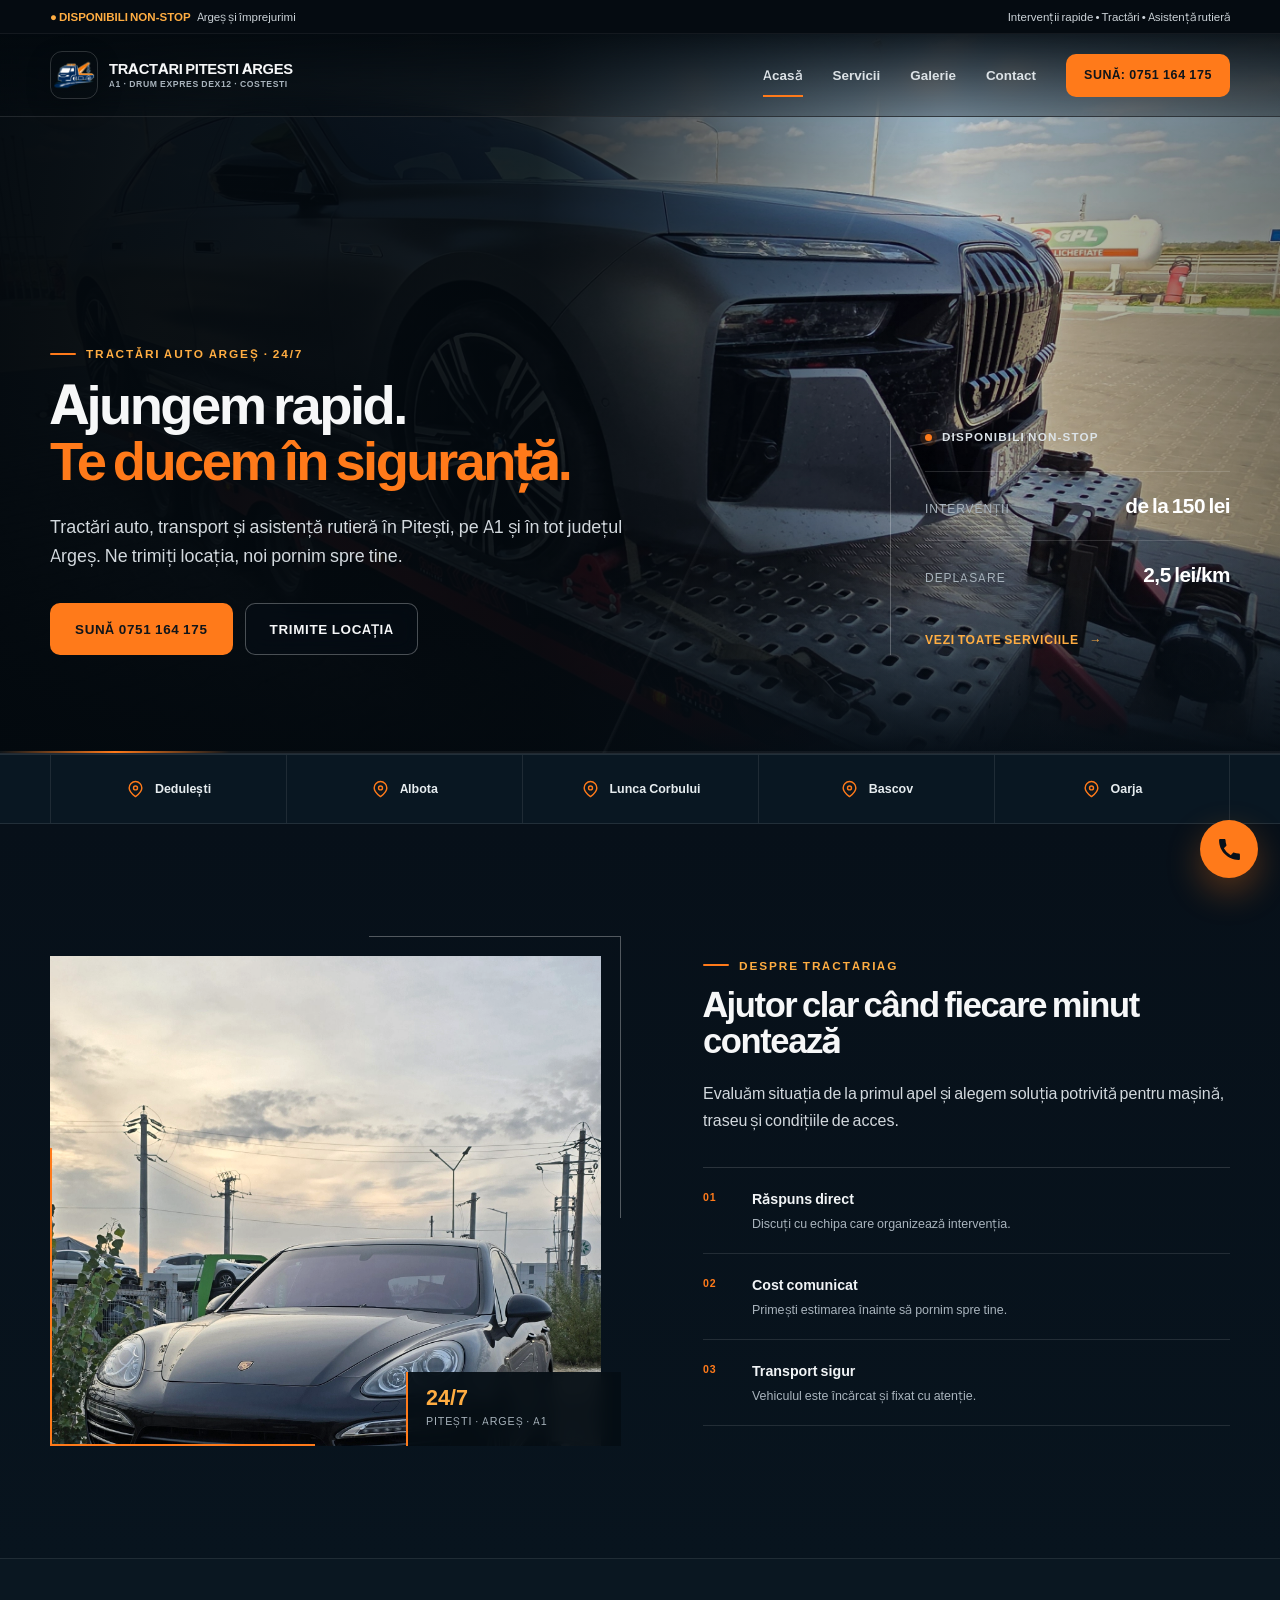
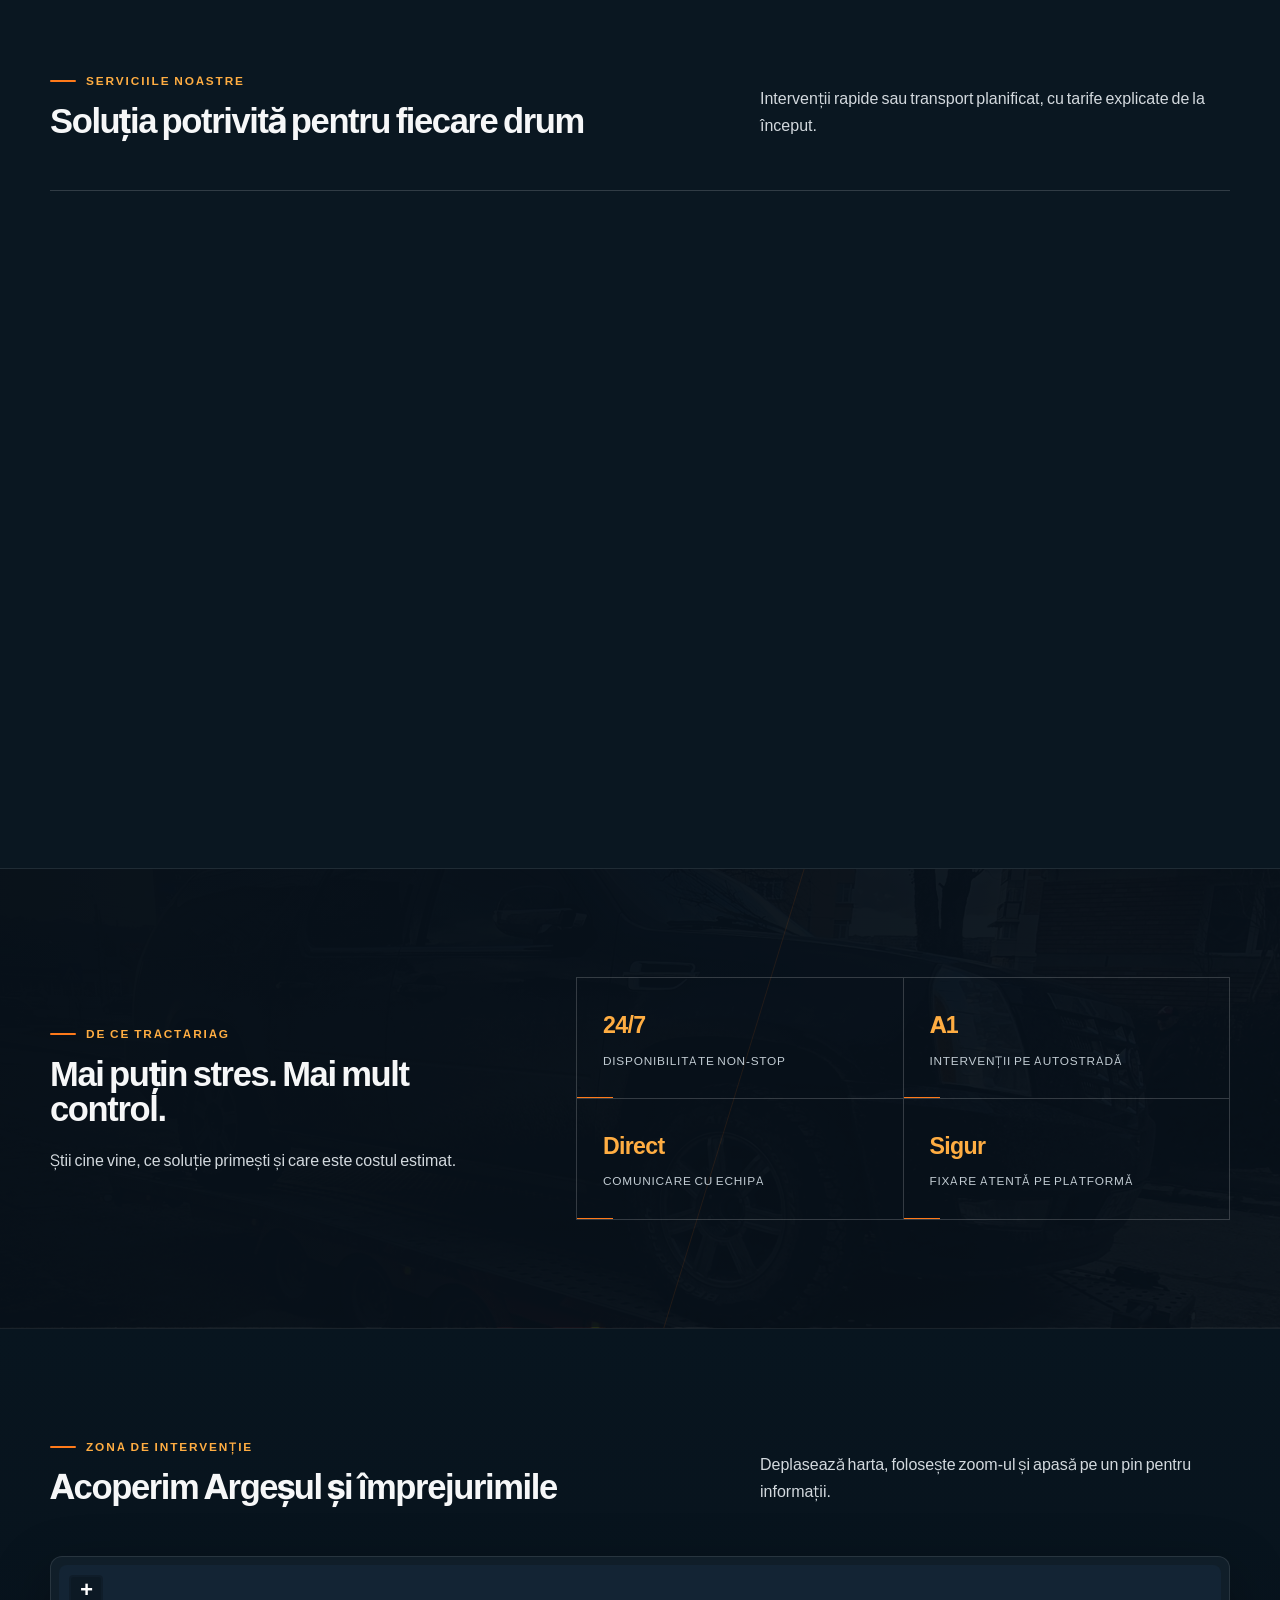
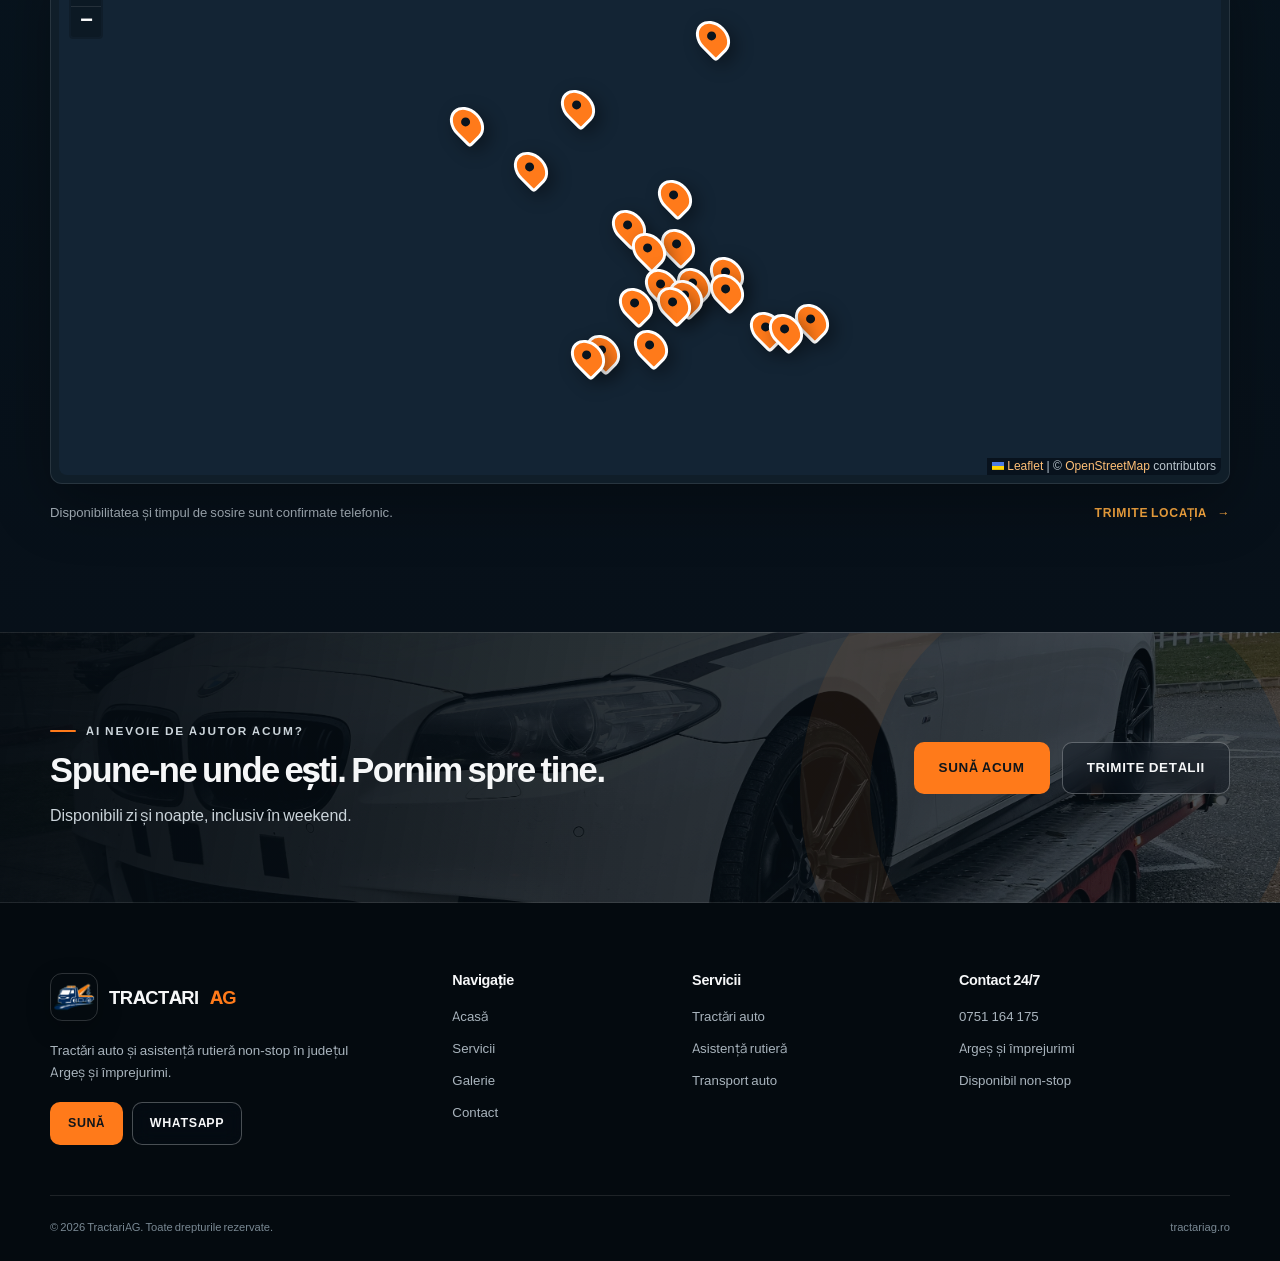
==== commit 72c91c8b: "Add real intervention gallery" ====
--- a/index.html
+++ b/index.html
@@ -23,7 +23,7 @@
     <meta property="og:url" content="https://tractariag.ro/" />
     <meta
       property="og:image"
-      content="https://tractariag.ro/assets/images/hero.webp"
+      content="https://tractariag.ro/assets/images/galerie/transport-bmw-seria-7-platforma.webp"
     />
     <link rel="icon" href="./logo/favicon.ico?v=20260807" type="image/x-icon" sizes="any" />
     <link rel="shortcut icon" href="./logo/favicon.ico?v=20260807" type="image/x-icon" />
@@ -33,13 +33,12 @@
     <link
       rel="preload"
       as="image"
-    href="assets/images/hero.webp"
+    href="assets/images/galerie/transport-bmw-seria-7-platforma.webp"
     media="(min-width: 861px)"
     type="image/webp"
   />
-  <link rel="preload" as="image" href="assets/images/hero-960.webp" media="(max-width: 860px)" type="image/webp" />
     <link rel="stylesheet" href="assets/vendor/leaflet.css" />
-    <link rel="stylesheet" href="assets/css/style.min.css?v=20260807-6" />
+    <link rel="stylesheet" href="assets/css/style.min.css?v=20260821-1" />
     <script type="application/ld+json">
       {
         "@context": "https://schema.org",
@@ -54,7 +53,7 @@
           "height": 512
         },
         "telephone": "+40751164175",
-        "image": "https://tractariag.ro/assets/images/hero.webp",
+        "image": "https://tractariag.ro/assets/images/galerie/transport-bmw-seria-7-platforma.webp",
         "description": "Servicii de tractări auto și asistență rutieră disponibile non-stop în județul Argeș și împrejurimi.",
         "areaServed": [
           { "@type": "AdministrativeArea", "name": "Județul Argeș" },
@@ -95,7 +94,8 @@
           <div class="mobile-nav-intro"><span>Meniu principal</span><strong><i></i> Disponibili 24/7</strong></div>
           <a class="nav-link" href="index.html" aria-current="page"><span class="nav-index">01</span><span class="nav-copy"><span class="nav-label">Acasă</span><small>Intervenție rapidă, non-stop</small></span><span class="nav-arrow" aria-hidden="true">→</span></a
           ><a class="nav-link" href="servicii.html"><span class="nav-index">02</span><span class="nav-copy"><span class="nav-label">Servicii</span><small>Tractare, asistență și transport</small></span><span class="nav-arrow" aria-hidden="true">→</span></a
-          ><a class="nav-link" href="contact.html"><span class="nav-index">03</span><span class="nav-copy"><span class="nav-label">Contact</span><small>Apel direct sau WhatsApp</small></span><span class="nav-arrow" aria-hidden="true">→</span></a
+          ><a class="nav-link" href="galerie.html"><span class="nav-index">03</span><span class="nav-copy"><span class="nav-label">Galerie</span><small>Intervenții reale TractariAG</small></span><span class="nav-arrow" aria-hidden="true">→</span></a
+          ><a class="nav-link" href="contact.html"><span class="nav-index">04</span><span class="nav-copy"><span class="nav-label">Contact</span><small>Apel direct sau WhatsApp</small></span><span class="nav-arrow" aria-hidden="true">→</span></a
           ><a class="btn btn-small" href="tel:+40751164175"
             >Sună: 0751&nbsp;164&nbsp;175</a
           >
@@ -149,8 +149,7 @@
         <div class="container home-intro-grid">
           <figure class="home-intro-media" data-reveal>
             <picture>
-              <source media="(max-width:700px)" srcset="assets/images/asistenta-640.webp" />
-              <img src="assets/images/asistenta.webp" alt="Intervenție de asistență rutieră lângă o platformă auto" width="1280" height="720" loading="lazy" />
+              <img src="assets/images/galerie/transport-porsche-cayenne-platforma.webp" alt="Porsche Cayenne transportat pe platforma TractariAG" width="1780" height="3056" loading="lazy" decoding="async" />
             </picture>
             <figcaption><strong>24/7</strong><span>Pitești · Argeș · A1</span></figcaption>
           </figure>
@@ -261,7 +260,7 @@
             <h3 class="footer-title">Navigație</h3>
             <div class="footer-links">
               <a href="index.html">Acasă</a><a href="servicii.html">Servicii</a
-              ><a href="contact.html">Contact</a>
+              ><a href="galerie.html">Galerie</a><a href="contact.html">Contact</a>
             </div>
           </div>
           <div>
--- a/assets/css/style.min.css
+++ b/assets/css/style.min.css
@@ -1,6 +1,224 @@
-@font-face{font-family:Manrope;src:url('../fonts/manrope-400.woff2') format('woff2');font-weight:400;font-style:normal;font-display:swap}@font-face{font-family:Manrope;src:url('../fonts/manrope-600.woff2') format('woff2');font-weight:600;font-style:normal;font-display:swap}@font-face{font-family:Manrope;src:url('../fonts/manrope-700.woff2') format('woff2');font-weight:700;font-style:normal;font-display:swap}@font-face{font-family:'Barlow Condensed';src:url('../fonts/barlow-condensed-700.woff2') format('woff2');font-weight:700;font-style:normal;font-display:swap}@font-face{font-family:Archivo;src:url('../fonts/archivo-700.woff2') format('woff2');font-weight:700;font-style:normal;font-display:swap}@font-face{font-family:'Inter Tight';src:url('../fonts/inter-tight-700.woff2') format('woff2');font-weight:700;font-style:normal;font-display:swap}:root{--bg:#071019;--bg-soft:#0b1722;--surface:#101f2c;--surface-2:#142837;--text:#f6f7f8;--muted:#a9b4bd;--line:rgba(255,255,255,.1);--accent:#ff7a1a;--accent-2:#ffad42;--success:#34c782;--shadow:0 20px 60px rgba(0,0,0,.32);--radius:18px;--container:min(1180px,calc(100% - 40px))}*{box-sizing:border-box}html{scroll-behavior:smooth}body{margin:0;background:var(--bg);color:var(--text);font-family:Manrope,Arial,sans-serif;line-height:1.65;-webkit-font-smoothing:antialiased;overflow-x:hidden}::selection{background:var(--accent);color:#090b0d}body::before{content:"";position:fixed;inset:0;pointer-events:none;z-index:-1;background:radial-gradient(circle at 15% 15%,rgba(255,122,26,.055),transparent 27%),radial-gradient(circle at 85% 50%,rgba(30,112,164,.08),transparent 30%)}img{max-width:100%;display:block}a{color:inherit;text-decoration:none}button,input,select,textarea{font:inherit}a,button{-webkit-tap-highlight-color:transparent}:focus-visible{outline:3px solid var(--accent-2);outline-offset:4px}.skip-link{position:fixed;top:10px;left:10px;z-index:1000;background:var(--accent);color:#081019;padding:10px 16px;border-radius:8px;transform:translateY(-150%)}.skip-link:focus{transform:none}.container{width:var(--container);margin-inline:auto}.eyebrow{display:flex;align-items:center;gap:10px;color:var(--accent-2);font-size:.74rem;font-weight:700;letter-spacing:.16em;text-transform:uppercase;margin:0 0 12px}.eyebrow::before{content:"";width:26px;height:2px;background:var(--accent);border-radius:2px}h1,h2,h3{font-family:'Inter Tight',Manrope,Arial,sans-serif;text-transform:uppercase;line-height:1.03;letter-spacing:-.04em;margin:0;font-weight:700}h1{font-size:clamp(2.15rem,3.7vw,3.65rem);max-width:760px}h2{font-size:clamp(1.65rem,2.7vw,2.5rem)}h3{font-size:clamp(1.08rem,1.4vw,1.3rem);letter-spacing:-.015em}p{margin:0}.lead{font-size:clamp(1rem,1.4vw,1.16rem);color:#d3d9de;max-width:660px}.muted{color:var(--muted)}.accent{color:var(--accent)}.mt-20{margin-top:20px}.mt-22{margin-top:22px}.form-heading{font-size:1.9rem;margin-bottom:28px}.section{padding:108px 0;position:relative}.section.alt{background:linear-gradient(180deg,rgba(255,255,255,.025),rgba(255,255,255,.012));border-block:1px solid var(--line)}.section-head{display:flex;align-items:end;justify-content:space-between;gap:40px;margin-bottom:48px}.section-head .lead{max-width:480px}.btn{display:inline-flex;align-items:center;justify-content:center;gap:10px;min-height:52px;padding:0 24px;border:1px solid transparent;border-radius:10px;background:var(--accent);color:#10151a;font-size:.84rem;font-weight:800;text-transform:uppercase;letter-spacing:.05em;cursor:pointer;transition:transform .25s,box-shadow .25s,background .25s}.btn:hover{transform:translateY(-2px);background:#ff913e;box-shadow:0 13px 34px rgba(255,122,26,.2)}.btn-outline{background:rgba(7,16,25,.36);border-color:rgba(255,255,255,.28);color:var(--text);backdrop-filter:blur(10px)}.btn-outline:hover{background:rgba(255,255,255,.08);box-shadow:none}.btn-small{min-height:43px;padding:0 17px;font-size:.78rem}.topbar{height:34px;background:#050b11;border-bottom:1px solid rgba(255,255,255,.06);font-size:.72rem;color:#ccd3d8}.topbar .container{height:100%;display:flex;align-items:center;justify-content:space-between}.topbar strong{color:var(--accent-2)}.site-header{position:absolute;top:34px;left:0;right:0;z-index:100;border-bottom:1px solid rgba(255,255,255,.12);background:linear-gradient(180deg,rgba(3,9,14,.88),rgba(3,9,14,.3));backdrop-filter:blur(12px)}.site-header.is-scrolled{position:fixed;top:0;background:rgba(5,12,18,.95);box-shadow:0 12px 38px rgba(0,0,0,.3);animation:headerIn .25s ease both}@keyframes headerIn{from{transform:translateY(-12px);opacity:.7}to{transform:none;opacity:1}}.header-inner{height:82px;display:flex;align-items:center;justify-content:space-between;gap:24px}.brand{display:flex;align-items:center;gap:11px;font-family:'Inter Tight',Manrope,Arial,sans-serif;font-size:1.15rem;font-weight:700;letter-spacing:-.025em;text-transform:uppercase}.brand-logo{flex:0 0 48px;width:48px;height:48px;display:block;object-fit:cover;border:1px solid rgba(255,255,255,.16);border-radius:12px;box-shadow:0 8px 24px rgba(0,0,0,.24)}.site-nav{display:flex;align-items:center;gap:30px}.mobile-nav-intro,.nav-arrow,.nav-copy small,.nav-index{display:none}.site-nav>a:not(.btn){position:relative;color:#dce2e6;font-size:.84rem;font-weight:600}.site-nav>a:not(.btn)::after{content:"";position:absolute;left:0;right:100%;bottom:-11px;height:2px;background:var(--accent);transition:right .25s}.site-nav>a:hover::after,.site-nav>a[aria-current=page]::after{right:0}.menu-toggle{display:none;width:46px;height:46px;padding:0;border:1px solid var(--line);border-radius:12px;background:rgba(255,255,255,.04);cursor:pointer}.menu-toggle span{display:block;width:21px;height:2px;margin:5px auto;background:#fff;transition:.25s}.hero{min-height:760px;display:flex;align-items:center;padding:174px 0 100px;position:relative;isolation:isolate;background:#071019}.hero::before{content:"";position:absolute;inset:0;z-index:-2;background-image:linear-gradient(90deg,rgba(3,9,14,.98) 0,rgba(3,9,14,.84) 38%,rgba(3,9,14,.18) 74%,rgba(3,9,14,.5) 100%),linear-gradient(0deg,#071019 0,transparent 24%),image-set(url('../images/hero-960.webp') 1x,url('../images/hero.webp') 2x);background-size:cover;background-position:center}.hero::after{content:"";position:absolute;width:260px;height:260px;border:1px solid rgba(255,122,26,.09);border-radius:50%;left:-170px;top:230px;z-index:-1}@keyframes scanLine{0%,100%{transform:translateX(-24px);opacity:.25}50%{transform:translateX(24px);opacity:.75}}@keyframes slowPulse{50%{transform:scale(1.08);opacity:.6}}.hero-content{max-width:790px}.hero h1 span{display:block;color:var(--accent)}.hero .lead{margin:24px 0 32px}.hero-actions{display:flex;flex-wrap:wrap;gap:12px}.hero-facts{display:grid;grid-template-columns:repeat(3,max-content);gap:42px;margin-top:56px;padding-top:27px;border-top:1px solid rgba(255,255,255,.18)}.hero-fact strong{display:block;font-family:'Inter Tight',Manrope,Arial,sans-serif;font-size:1.3rem;line-height:1;color:#fff;font-weight:700;letter-spacing:-.03em}.hero-fact span{font-size:.73rem;color:var(--muted);text-transform:uppercase;letter-spacing:.08em}.floating-call{position:fixed;right:22px;bottom:22px;z-index:90;width:58px;height:58px;display:grid;place-items:center;padding:0;border-radius:50%;background:var(--accent);color:#071019;box-shadow:0 14px 35px rgba(255,122,26,.32);animation:callPulse 2.8s infinite}.floating-call::after{display:none}.floating-call svg{width:25px;fill:currentColor}@keyframes callPulse{0%,100%{box-shadow:0 14px 35px rgba(255,122,26,.37),0 0 0 0 rgba(255,122,26,.3)}50%{box-shadow:0 14px 35px rgba(255,122,26,.37),0 0 0 13px rgba(255,122,26,0)}}.quick-bar{position:relative;margin-top:-55px;z-index:5}.quick-grid{display:grid;grid-template-columns:1.25fr 1fr 1fr 1fr;background:var(--surface);border:1px solid var(--line);border-radius:var(--radius);box-shadow:var(--shadow);overflow:hidden}.quick-intro{padding:28px;background:linear-gradient(135deg,var(--accent),#ff9f3a);color:#0b1218}.quick-intro h2{font-size:1.35rem}.quick-intro p{font-size:.8rem;margin-top:5px;font-weight:600}.quick-item{padding:27px;border-left:1px solid var(--line);transition:background .25s}.quick-item:hover{background:rgba(255,255,255,.025)}.quick-item span{display:block;color:var(--accent-2);font-size:.72rem;font-weight:700;text-transform:uppercase;letter-spacing:.1em;margin-bottom:7px}.quick-item strong{font-size:.91rem}.split{display:grid;grid-template-columns:1fr 1fr;gap:70px;align-items:center}.media-frame{position:relative;border-radius:var(--radius);overflow:hidden;box-shadow:var(--shadow);border:1px solid var(--line)}.media-frame::after{content:"";position:absolute;inset:0;border:1px solid rgba(255,255,255,.08);border-radius:inherit;pointer-events:none}.media-frame img{width:100%;height:auto;aspect-ratio:3/2;object-fit:cover;transition:transform .8s ease}.media-frame:hover img{transform:scale(1.035)}.media-badge{position:absolute;right:18px;bottom:18px;padding:15px 18px;border-radius:13px;background:rgba(7,16,25,.9);border:1px solid var(--line);backdrop-filter:blur(10px)}.media-badge strong{display:block;color:var(--accent);font-size:1.4rem}.media-badge span{font-size:.72rem;color:var(--muted)}.feature-list{display:grid;gap:14px;margin:30px 0}.feature{display:flex;align-items:flex-start;gap:13px;color:#d8dfe3}.feature-icon{flex:0 0 28px;height:28px;display:grid;place-items:center;border-radius:8px;background:rgba(255,122,26,.13);color:var(--accent);font-weight:800}.cards{display:grid;grid-template-columns:1fr;gap:0;border-top:1px solid var(--line)}.card{position:relative;display:grid;grid-template-columns:56px minmax(180px,.7fr) 1fr auto;align-items:center;gap:24px;padding:28px 0;border:0;border-bottom:1px solid var(--line);border-radius:0;background:0 0;transition:border-color .45s cubic-bezier(.22,1,.36,1);overflow:visible}.card::before{content:"";position:absolute;left:0;right:auto;bottom:-1px;width:0;height:1px;background:linear-gradient(90deg,var(--accent),rgba(255,122,26,.12),transparent);transition:width .55s cubic-bezier(.22,1,.36,1)}.card::after{display:none}.card h3,.card-link{transition:color .4s cubic-bezier(.22,1,.36,1),transform .4s cubic-bezier(.22,1,.36,1)}.card-icon{width:46px;height:46px;display:grid;place-items:center;margin:0;border:1px solid rgba(255,122,26,.35);border-radius:50%;color:var(--accent);font-size:.76rem;font-weight:800;letter-spacing:.06em;transition:color .45s cubic-bezier(.22,1,.36,1),border-color .45s cubic-bezier(.22,1,.36,1),background .45s cubic-bezier(.22,1,.36,1),box-shadow .45s cubic-bezier(.22,1,.36,1),transform .45s cubic-bezier(.22,1,.36,1)}.card p{color:var(--muted);font-size:.9rem;margin:0;max-width:560px}.card-link{display:inline-flex;margin:0;color:var(--accent-2);font-size:.76rem;font-weight:700;text-transform:uppercase;letter-spacing:.07em;white-space:nowrap}.trust-grid{display:grid;grid-template-columns:repeat(4,1fr);gap:1px;background:var(--line);border:1px solid var(--line);border-radius:var(--radius);overflow:hidden}.trust-item{padding:35px 26px;background:var(--bg-soft)}.trust-item strong{font-family:'Inter Tight',Manrope,Arial,sans-serif;font-size:1.6rem;color:var(--accent);line-height:1;font-weight:700;letter-spacing:-.035em}.trust-item span{display:block;margin-top:8px;font-size:.76rem;text-transform:uppercase;color:#dce1e5;letter-spacing:.07em}.map-wrap{position:relative}.map-shell{position:relative;padding:10px;background:#101e29;border:1px solid var(--line);border-radius:var(--radius);box-shadow:var(--shadow);overflow:hidden}#service-map{height:510px;border-radius:15px;background:#132434;z-index:1}.leaflet-container{cursor:grab}.leaflet-container.leaflet-dragging{cursor:grabbing}.leaflet-tile-pane{filter:grayscale(.35) invert(.86) hue-rotate(170deg) brightness(.7) contrast(1.25)}.leaflet-control-attribution{background:rgba(7,16,25,.85)!important;color:#bcc7cf!important}.leaflet-control-attribution a{color:#ffc077!important}.leaflet-bar a{background:#0c1924!important;color:#fff!important;border-color:var(--line)!important}.leaflet-bar a:hover{background:#183044!important}.custom-map-marker{background:0 0;border:0}.custom-map-marker span{display:block;width:30px;height:38px;background:var(--accent);border:3px solid #fff;border-radius:50% 50% 50% 4px;transform:rotate(-45deg);box-shadow:0 8px 18px rgba(0,0,0,.4)}.custom-map-marker span::after{content:"";position:absolute;width:9px;height:9px;border-radius:50%;background:#09141e;left:8px;top:9px}.leaflet-popup-content-wrapper,.leaflet-popup-tip{background:#0c1924;color:#fff}.leaflet-popup-content{min-width:170px;margin:16px}.leaflet-popup-content strong{display:block;font-family:'Inter Tight',Manrope,Arial,sans-serif;font-size:1rem;text-transform:uppercase;font-weight:700}.leaflet-popup-content span{display:block;color:#aebac3;font-size:.76rem;line-height:1.45;margin:5px 0 12px}.leaflet-popup-content a{display:inline-flex;padding:7px 11px;border-radius:7px;background:var(--accent);color:#0a1117;font-size:.72rem;font-weight:800;text-transform:uppercase}.map-note{display:flex;align-items:center;justify-content:space-between;gap:20px;margin-top:20px;color:var(--muted);font-size:.82rem}.cta{padding:74px 0;position:relative;overflow:hidden;background:linear-gradient(100deg,rgba(5,12,18,.98),rgba(5,12,18,.7)),url('../images/asistenta.webp') center 52%/cover;border-block:1px solid var(--line)}.cta::after{content:"";position:absolute;inset:auto -80px -170px auto;width:420px;height:420px;border:70px solid rgba(255,122,26,.08);border-radius:50%}.cta-inner{position:relative;z-index:1;display:flex;align-items:center;justify-content:space-between;gap:40px}.cta h2{max-width:650px}.cta p{margin-top:14px;color:#cbd4da}.page-hero{padding:190px 0 86px;position:relative;overflow:hidden;background:linear-gradient(120deg,#071019,#102637);border-bottom:1px solid var(--line)}.page-hero::before{display:none}.page-hero::after{content:"";position:absolute;right:-80px;top:-170px;width:520px;height:520px;border-radius:50%;border:90px solid rgba(255,122,26,.035)}.page-hero h1{font-size:clamp(2.05rem,3.5vw,3.2rem)}.page-hero .lead{margin-top:20px}.breadcrumbs{display:flex;gap:9px;align-items:center;font-size:.74rem;text-transform:uppercase;letter-spacing:.08em;color:var(--muted);margin-bottom:25px}.breadcrumbs a{color:var(--accent-2)}.service-row{display:grid;grid-template-columns:1fr 1.15fr;gap:42px;padding:34px 0;border-top:1px solid var(--line);align-items:start}.service-number{font-family:'Inter Tight',Manrope,Arial,sans-serif;color:var(--accent);font-size:.85rem;font-weight:700}.service-row h3{font-size:1.45rem;margin-top:8px}.service-copy p{color:var(--muted)}.price{display:flex;justify-content:space-between;align-items:center;gap:20px;margin-top:18px;padding-top:18px;border-top:1px solid var(--line);font-size:.8rem;color:#dce3e7}.price strong{font-size:1.15rem;color:var(--accent-2)}.notice{padding:18px 20px;border-radius:13px;background:rgba(255,122,26,.09);border:1px solid rgba(255,122,26,.22);font-size:.82rem;color:#e8d5c6;margin-top:28px}.steps{display:grid;grid-template-columns:repeat(3,1fr);gap:20px;counter-reset:steps}.step{padding:30px;border:1px solid var(--line);border-radius:18px;background:var(--surface);counter-increment:steps}.step::before{content:"0" counter(steps);font-family:'Inter Tight',Manrope,Arial,sans-serif;font-size:2rem;color:var(--accent);font-weight:700}.step h3{margin:15px 0 10px}.step p{color:var(--muted);font-size:.88rem}.services-redesign h1,.services-redesign h2,.services-redesign h3{text-transform:none}.svc-hero{position:relative;isolation:isolate;min-height:680px;display:flex;align-items:flex-end;padding:190px 0 96px;overflow:hidden;border-bottom:1px solid rgba(255,255,255,.11);background:#071019}.svc-hero::before{content:"";position:absolute;z-index:-2;inset:0;background-image:linear-gradient(90deg,rgba(3,10,16,.98) 0,rgba(3,10,16,.9) 43%,rgba(3,10,16,.32) 75%,rgba(3,10,16,.58) 100%),linear-gradient(0deg,#071019 0,transparent 32%),url('../images/asistenta.webp');background-size:cover;background-position:center 54%}.svc-hero::after{content:"";position:absolute;z-index:-1;inset:0;background:linear-gradient(115deg,transparent 56%,rgba(255,255,255,.035) 56.1%,transparent 56.35%);pointer-events:none}.svc-hero-grid{display:grid;grid-template-columns:minmax(0,1fr) 340px;gap:92px;align-items:end}.svc-hero-copy h1{max-width:680px;font-size:clamp(2.35rem,4.2vw,3.55rem);letter-spacing:-.045em}.svc-hero-copy .lead{max-width:620px;margin:24px 0 32px}.svc-hero-aside{padding:6px 0 4px 34px;border-left:1px solid rgba(255,255,255,.25)}.svc-live{display:flex;align-items:center;gap:10px;margin-bottom:24px;color:#dce3e8;font-size:.73rem;font-weight:700;letter-spacing:.1em;text-transform:uppercase}.svc-live span{width:7px;height:7px;border-radius:50%;background:var(--accent);box-shadow:0 0 0 5px rgba(255,122,26,.12);animation:svcPulse 2.8s ease-in-out infinite}.svc-hero-rate{display:flex;justify-content:space-between;align-items:baseline;gap:18px;padding:17px 0;border-top:1px solid rgba(255,255,255,.14)}.svc-hero-rate span{color:var(--muted);font-size:.75rem;text-transform:uppercase;letter-spacing:.08em}.svc-hero-rate strong{font-family:'Inter Tight',Manrope,Arial,sans-serif;color:#fff;font-size:1.3rem;letter-spacing:-.025em}.svc-location-link,.svc-text-link{display:inline-flex;align-items:center;gap:10px;margin-top:20px;color:var(--accent-2);font-size:.76rem;font-weight:800;letter-spacing:.06em;text-transform:uppercase}.svc-location-link span,.svc-text-link span{transition:transform .35s cubic-bezier(.22,1,.36,1)}.svc-hero-track{position:absolute;left:0;right:0;bottom:0;height:2px;overflow:hidden;background:rgba(255,255,255,.05)}.svc-hero-track span{display:block;width:18%;height:100%;background:linear-gradient(90deg,transparent,var(--accent),transparent);animation:svcTrack 8s ease-in-out infinite}@keyframes svcPulse{50%{box-shadow:0 0 0 9px rgba(255,122,26,0)}}@keyframes svcTrack{0%{transform:translateX(-100%);opacity:0}15%,80%{opacity:.8}100%{transform:translateX(650%);opacity:0}}.svc-services{padding-block:112px;background:linear-gradient(180deg,#071019,#08151f)}.svc-section-head{display:flex;align-items:flex-end;justify-content:space-between;gap:70px;margin-bottom:52px}.svc-section-head>div{max-width:600px}.svc-section-head .lead{max-width:470px;font-size:1rem}.svc-list{border-top:1px solid rgba(255,255,255,.16)}.svc-item{position:relative;isolation:isolate;display:grid;grid-template-columns:42px minmax(225px,.8fr) minmax(300px,1.25fr) 145px;gap:30px;align-items:center;padding:42px 24px;border-bottom:1px solid rgba(255,255,255,.12);overflow:hidden;background-image:linear-gradient(var(--accent),var(--accent)),linear-gradient(var(--accent),var(--accent)),linear-gradient(rgba(255,255,255,.28),rgba(255,255,255,.28)),linear-gradient(rgba(255,255,255,.28),rgba(255,255,255,.28));background-repeat:no-repeat;background-position:left bottom,left bottom,right top,right top;background-size:2px 30px,62px 1px,1px 30px,62px 1px;transition:border-color .4s ease,background-size .55s cubic-bezier(.22,1,.36,1)}.svc-item::before{content:"";position:absolute;z-index:-1;inset:1px 0;background:linear-gradient(90deg,rgba(255,122,26,.055),rgba(255,122,26,.012) 53%,transparent);opacity:0;transition:opacity .5s cubic-bezier(.22,1,.36,1)}.svc-item::after{content:"";position:absolute;left:0;bottom:-1px;width:100%;height:1px;background:linear-gradient(90deg,var(--accent),rgba(255,122,26,.2),transparent 72%);transform:scaleX(.08);transform-origin:left;opacity:.45;transition:transform .65s cubic-bezier(.22,1,.36,1),opacity .4s}.svc-index{align-self:start;padding-top:13px;color:var(--accent);font-size:.68rem;font-weight:800;letter-spacing:.12em}.svc-index::after{content:"";display:block;width:18px;height:1px;margin-top:8px;background:var(--accent);transform-origin:left;animation:svcDash 4.8s ease-in-out infinite}.svc-item:nth-child(2) .svc-index::after{animation-delay:-1.2s}.svc-item:nth-child(3) .svc-index::after{animation-delay:-2.4s}.svc-item:nth-child(4) .svc-index::after{animation-delay:-3.6s}@keyframes svcDash{0%,100%{transform:scaleX(.55);opacity:.45}50%{transform:scaleX(1);opacity:1}}.svc-title{display:flex;align-items:center;gap:17px}.svc-title h3{font-size:clamp(1.15rem,1.65vw,1.45rem);line-height:1.12;transition:color .4s ease}.svc-icon{flex:0 0 46px;width:46px;height:46px;display:grid;place-items:center;border:1px solid rgba(255,122,26,.38);border-radius:12px;color:var(--accent-2);background:rgba(255,122,26,.035);transition:color .45s ease,border-color .45s ease,background .45s ease,transform .45s cubic-bezier(.22,1,.36,1)}.svc-icon svg{width:23px;height:23px;fill:none;stroke:currentColor;stroke-width:1.65;stroke-linecap:round;stroke-linejoin:round}.svc-details p{max-width:560px;color:var(--muted);font-size:.88rem;line-height:1.7}.svc-details ul{display:flex;flex-wrap:wrap;gap:8px 22px;margin:13px 0 0;padding:0;list-style:none}.svc-details li{position:relative;padding-left:13px;color:#d7dee3;font-size:.71rem;font-weight:600}.svc-details li::before{content:"";position:absolute;left:0;top:.55em;width:4px;height:4px;border-radius:50%;background:var(--accent)}.svc-price{text-align:right}.svc-price small,.svc-price span{display:block;color:var(--muted);font-size:.65rem;letter-spacing:.08em;text-transform:uppercase}.svc-price strong{display:block;margin:3px 0;font-family:'Inter Tight',Manrope,Arial,sans-serif;color:var(--accent-2);font-size:1.22rem;line-height:1.1;letter-spacing:-.025em;white-space:nowrap;transition:color .4s ease,transform .45s cubic-bezier(.22,1,.36,1)}.svc-pricing{padding-block:112px;background:#0a1721;border-block:1px solid rgba(255,255,255,.1)}.svc-pricing-grid{display:grid;grid-template-columns:1.06fr .94fr;gap:82px;align-items:stretch}.svc-pricing-media{position:relative;min-height:440px;margin:0;padding:0 0 22px 22px}.svc-pricing-media::before{content:"";position:absolute;left:0;bottom:0;width:45%;height:58%;border-left:2px solid var(--accent);border-bottom:2px solid var(--accent);opacity:.8}.svc-pricing-media::after{content:"";position:absolute;right:-16px;top:-16px;width:72px;height:72px;border-top:1px solid rgba(255,255,255,.24);border-right:1px solid rgba(255,255,255,.24)}.svc-pricing-media picture{display:block;position:absolute;inset:0 0 22px 22px;overflow:hidden}.svc-pricing-media img{width:100%;height:100%;object-fit:cover;object-position:67% center;filter:saturate(.82) contrast(1.04);transition:transform 1s cubic-bezier(.22,1,.36,1)}.svc-pricing-media figcaption{position:absolute;right:0;bottom:0;max-width:310px;padding:13px 16px;background:rgba(5,13,20,.92);border-left:2px solid var(--accent);color:#d9e0e4;font-size:.72rem;letter-spacing:.025em;backdrop-filter:blur(8px)}.svc-pricing-copy h2{max-width:580px}.svc-pricing-copy .lead{margin-top:22px;font-size:1rem}.svc-rates{margin-top:36px;border-top:1px solid rgba(255,255,255,.15)}.svc-rates>div{display:grid;grid-template-columns:38px 1fr auto;gap:16px;align-items:baseline;padding:20px 0;border-bottom:1px solid rgba(255,255,255,.12)}.svc-rates span{color:var(--accent);font-size:.68rem;font-weight:800;letter-spacing:.1em}.svc-rates p{color:var(--muted);font-size:.78rem;text-transform:uppercase;letter-spacing:.07em}.svc-rates strong{font-family:'Inter Tight',Manrope,Arial,sans-serif;font-size:1.25rem;color:#fff;letter-spacing:-.025em}.svc-disclaimer{margin-top:20px;padding-left:14px;border-left:2px solid rgba(255,122,26,.65);color:#929fa8;font-size:.74rem;line-height:1.6}.svc-process{padding-block:108px;background:#071019}.svc-route{position:relative;display:grid;grid-template-columns:repeat(3,1fr);gap:58px;margin:0;padding:0;list-style:none}.svc-route::before{content:"";position:absolute;left:0;right:0;top:18px;height:1px;background:rgba(255,255,255,.16)}.svc-route::after{content:"";position:absolute;left:0;top:17px;width:18%;height:2px;background:linear-gradient(90deg,transparent,var(--accent),transparent);animation:svcRoute 9s ease-in-out infinite}@keyframes svcRoute{0%{transform:translateX(-70%);opacity:0}20%,75%{opacity:.75}100%{transform:translateX(530%);opacity:0}}.svc-route li{position:relative;padding:56px 34px 0 0}.svc-route li>span{position:absolute;z-index:1;top:0;left:0;width:36px;height:36px;display:grid;place-items:center;border:1px solid rgba(255,122,26,.6);border-radius:50%;background:#071019;color:var(--accent-2);font-size:.66rem;font-weight:800}.svc-route h3{font-size:1.2rem}.svc-route p{max-width:310px;margin-top:10px;color:var(--muted);font-size:.84rem}.svc-map{padding-block:108px;background:linear-gradient(180deg,#08151f,#071019);border-top:1px solid rgba(255,255,255,.08)}.svc-map .map-shell{border-radius:12px;padding:8px}.svc-map #service-map{border-radius:8px}.svc-map .map-note{margin-top:18px}.svc-text-link{margin-top:0}.svc-cta h2{max-width:720px}.home-redesign h1,.home-redesign h2,.home-redesign h3{text-transform:none}.home-hero{position:relative;isolation:isolate;min-height:720px;display:flex;align-items:flex-end;padding:190px 0 98px;overflow:hidden;border-bottom:1px solid rgba(255,255,255,.11);background:#071019}.home-hero::before{content:"";position:absolute;z-index:-2;inset:0;background-image:linear-gradient(90deg,rgba(3,9,14,.98) 0,rgba(3,9,14,.88) 42%,rgba(3,9,14,.16) 74%,rgba(3,9,14,.46) 100%),linear-gradient(0deg,#071019 0,transparent 31%),image-set(url('../images/hero-960.webp') 1x,url('../images/hero.webp') 2x);background-size:cover;background-position:center}.home-hero::after{content:"";position:absolute;z-index:-1;inset:0;background:linear-gradient(115deg,transparent 58%,rgba(255,255,255,.04) 58.1%,transparent 58.35%);pointer-events:none}.home-hero-grid{display:grid;grid-template-columns:minmax(0,1fr) 340px;gap:92px;align-items:end}.home-hero-copy h1{max-width:690px;font-size:clamp(2.4rem,4.25vw,3.65rem);letter-spacing:-.047em}.home-hero-copy h1 span{display:block;color:var(--accent)}.home-hero-copy .lead{max-width:620px;margin:24px 0 32px}.home-hero-aside{padding:6px 0 4px 34px;border-left:1px solid rgba(255,255,255,.25)}.home-flow{position:relative;background:#091722;border-bottom:1px solid rgba(255,255,255,.1)}.home-flow::after{content:"";position:absolute;left:0;bottom:-1px;width:18%;height:1px;background:linear-gradient(90deg,var(--accent),transparent);animation:homeFlowLine 7s ease-in-out infinite}.home-flow-grid{display:grid;grid-template-columns:.8fr 1.7fr;gap:70px;align-items:center;min-height:132px}.home-flow-intro{padding-right:38px;border-right:1px solid rgba(255,255,255,.13)}.home-flow-intro span{display:block;color:var(--accent-2);font-size:.68rem;font-weight:800;letter-spacing:.12em;text-transform:uppercase}.home-flow-intro strong{display:block;margin-top:5px;font-family:'Inter Tight',Manrope,Arial,sans-serif;font-size:1.12rem}.home-flow ol{display:grid;grid-template-columns:repeat(3,1fr);gap:34px;margin:0;padding:0;list-style:none}.home-flow li{display:flex;align-items:center;gap:13px}.home-flow li span{flex:0 0 30px;width:30px;height:30px;display:grid;place-items:center;border:1px solid rgba(255,122,26,.52);border-radius:50%;color:var(--accent-2);font-size:.61rem;font-weight:800}.home-flow li strong{font-size:.76rem;letter-spacing:.035em;text-transform:uppercase}@keyframes homeFlowLine{0%,100%{transform:scaleX(.35);transform-origin:left;opacity:.35}50%{transform:scaleX(1);transform-origin:left;opacity:.9}}.home-intro{padding-block:112px;background:linear-gradient(180deg,#071019,#08141e)}.home-intro-grid{display:grid;grid-template-columns:1.04fr .96fr;gap:82px;align-items:stretch}.home-intro-media{position:relative;min-height:510px;margin:0;padding:20px 20px 0 0}.home-intro-media::before{content:"";position:absolute;right:0;top:0;width:44%;height:55%;border-top:1px solid rgba(255,255,255,.3);border-right:1px solid rgba(255,255,255,.3)}.home-intro-media::after{content:"";position:absolute;left:0;bottom:0;width:46%;height:58%;border-left:2px solid var(--accent);border-bottom:2px solid var(--accent)}.home-intro-media picture{position:absolute;inset:20px 20px 0 0;display:block;overflow:hidden}.home-intro-media img{width:100%;height:100%;object-fit:cover;object-position:54% center;filter:saturate(.82) contrast(1.04);transition:transform 1s cubic-bezier(.22,1,.36,1)}.home-intro-media figcaption{position:absolute;z-index:1;right:0;bottom:0;min-width:215px;padding:15px 18px;background:rgba(5,13,20,.93);border-left:2px solid var(--accent);backdrop-filter:blur(8px)}.home-intro-media figcaption span,.home-intro-media figcaption strong{display:block}.home-intro-media figcaption strong{font-family:'Inter Tight',Manrope,Arial,sans-serif;color:var(--accent-2);font-size:1.35rem;line-height:1}.home-intro-media figcaption span{margin-top:5px;color:var(--muted);font-size:.67rem;letter-spacing:.08em;text-transform:uppercase}.home-intro-copy{align-self:center}.home-intro-copy h2{max-width:560px}.home-intro-copy>.lead{margin-top:22px;font-size:1rem}.home-benefits{margin:34px 0 0;padding:0;border-top:1px solid rgba(255,255,255,.14);list-style:none}.home-benefits li{display:grid;grid-template-columns:34px 1fr;gap:15px;padding:19px 0;border-bottom:1px solid rgba(255,255,255,.11)}.home-benefits li>span{padding-top:2px;color:var(--accent);font-size:.66rem;font-weight:800;letter-spacing:.1em}.home-benefits p{color:var(--muted);font-size:.78rem}.home-benefits strong{display:block;margin-bottom:3px;color:#f1f4f6;font-size:.89rem}.home-services{padding-block:112px;background:#0a1721;border-block:1px solid rgba(255,255,255,.09)}.home-service-link{display:inline-flex;align-items:center;gap:8px;margin-top:12px;color:var(--accent-2);font-size:.69rem;font-weight:800;letter-spacing:.07em;text-transform:uppercase}.home-service-link span{transition:transform .35s cubic-bezier(.22,1,.36,1)}.home-proof{position:relative;isolation:isolate;overflow:hidden;padding-block:108px;background:#071019}.home-proof::before{content:"";position:absolute;z-index:-1;inset:0;background-image:linear-gradient(100deg,rgba(7,16,25,.98),rgba(7,16,25,.88)),url('../images/asistenta.webp');background-size:cover;background-position:center 55%;opacity:.48}.home-proof::after{content:"";position:absolute;z-index:-1;right:-5%;top:-80%;width:46%;height:250%;border-left:1px solid rgba(255,122,26,.1);transform:rotate(17deg)}.home-proof-grid{display:grid;grid-template-columns:.8fr 1.2fr;gap:90px;align-items:center}.home-proof-grid>div .lead{margin-top:20px;font-size:1rem}.home-proof-list{display:grid;grid-template-columns:1fr 1fr;margin:0;border-top:1px solid rgba(255,255,255,.18);border-left:1px solid rgba(255,255,255,.18)}.home-proof-list div{position:relative;padding:28px 26px;border-right:1px solid rgba(255,255,255,.18);border-bottom:1px solid rgba(255,255,255,.18);overflow:hidden}.home-proof-list div::after{content:"";position:absolute;left:0;bottom:0;width:36px;height:1px;background:var(--accent);transition:width .5s cubic-bezier(.22,1,.36,1)}.home-proof-list dt{font-family:'Inter Tight',Manrope,Arial,sans-serif;color:var(--accent-2);font-size:1.45rem;font-weight:700;letter-spacing:-.03em}.home-proof-list dd{margin:6px 0 0;color:#c2ccd3;font-size:.74rem;text-transform:uppercase;letter-spacing:.065em}.home-map{padding-block:108px;background:linear-gradient(180deg,#08151f,#071019);border-top:1px solid rgba(255,255,255,.08)}.home-map .map-shell{padding:8px;border-radius:12px}.home-map #service-map{border-radius:8px}.home-map .map-note{margin-top:18px}.home-cta h2{max-width:720px}.contact-grid{display:grid;grid-template-columns:.78fr 1.22fr;gap:26px;align-items:start}.contact-panel{position:sticky;top:108px;padding:38px;border:1px solid rgba(255,255,255,.13);border-radius:var(--radius);background:linear-gradient(180deg,rgba(9,20,29,.72),rgba(9,20,29,.97)),url('../images/asistenta-640.webp') center/cover;box-shadow:var(--shadow);overflow:hidden}.contact-panel::before{content:"";position:absolute;left:38px;right:38px;top:0;height:2px;background:linear-gradient(90deg,var(--accent),transparent)}.contact-form{position:relative;padding:40px;border:1px solid rgba(255,255,255,.13);border-radius:var(--radius);background:linear-gradient(145deg,#112331,#0d1b26);box-shadow:var(--shadow);overflow:hidden}.contact-form::before{content:"";position:absolute;top:0;left:40px;width:92px;height:2px;background:var(--accent)}.contact-panel h2{font-size:1.9rem}.contact-panel>p{color:var(--muted);margin:16px 0 28px}.contact-method{position:relative;isolation:isolate;display:flex;align-items:center;gap:15px;padding:17px 0;border-top:1px solid var(--line)}.contact-method::before{content:"";position:absolute;z-index:-1;inset:5px -10px;border-radius:11px;background:linear-gradient(90deg,rgba(255,122,26,.07),transparent 78%);opacity:0;transform:scaleX(.96);transform-origin:left;transition:opacity .45s cubic-bezier(.22,1,.36,1),transform .55s cubic-bezier(.22,1,.36,1);pointer-events:none}.contact-method .contact-method-icon{flex:0 0 44px;width:44px;height:44px;padding:0;display:grid;place-items:center;line-height:0;border-radius:11px;border:1px solid rgba(255,122,26,.72);background:linear-gradient(145deg,rgba(255,122,26,.19),rgba(255,122,26,.045));color:var(--accent-2);overflow:hidden;transition:color .45s cubic-bezier(.22,1,.36,1),border-color .45s cubic-bezier(.22,1,.36,1),background .45s cubic-bezier(.22,1,.36,1),box-shadow .45s cubic-bezier(.22,1,.36,1),transform .45s cubic-bezier(.22,1,.36,1)}.contact-method-icon svg{display:block;width:21px;height:21px;margin:auto;fill:none;stroke:currentColor;stroke-width:1.9;stroke-linecap:round;stroke-linejoin:round}.contact-method>span:last-child{display:block}.contact-method>span:last-child>span{display:block;color:var(--muted);font-size:.72rem;text-transform:uppercase;letter-spacing:.07em}.contact-method strong{display:block;font-size:.96rem;color:#e7ecef;transition:color .4s cubic-bezier(.22,1,.36,1)}.form-grid{display:grid;grid-template-columns:1fr 1fr;gap:18px}.field{display:grid;gap:8px}.field.full{grid-column:1/-1}.field label{font-size:.73rem;font-weight:700;text-transform:uppercase;letter-spacing:.08em;color:#cfd7dc}.field input,.field select,.field textarea{width:100%;border:1px solid rgba(255,255,255,.12);border-radius:11px;background:rgba(5,14,21,.78);color:#fff;padding:14px 15px;outline:0;transition:border-color .2s,box-shadow .2s,background .2s}.field input:hover,.field select:hover,.field textarea:hover{background:#091722}.field input:focus,.field select:focus,.field textarea:focus{border-color:var(--accent);background:#091722;box-shadow:0 0 0 3px rgba(255,122,26,.11)}.field textarea{resize:vertical;min-height:120px}.form-note{color:var(--muted);font-size:.75rem;margin:16px 0}.faq-list{display:grid;gap:10px}.faq-item{border:1px solid var(--line);border-radius:13px;background:rgba(255,255,255,.02);overflow:hidden}.faq-item button{width:100%;display:flex;align-items:center;justify-content:space-between;gap:20px;padding:19px 20px;border:0;background:0 0;color:#fff;text-align:left;font-weight:700;cursor:pointer}.faq-item button::after{content:"+";font-size:1.4rem;color:var(--accent);transition:transform .2s}.faq-answer{max-height:0;overflow:hidden;color:var(--muted);font-size:.86rem;transition:max-height .3s}.faq-answer p{padding:0 20px 20px}.faq-item.is-open .faq-answer{max-height:180px}.faq-item.is-open button::after{transform:rotate(45deg)}.site-footer{padding:70px 0 25px;background:#040a0f}.footer-grid{display:grid;grid-template-columns:1.3fr .7fr .8fr 1fr;gap:50px}.footer-brand p{color:var(--muted);font-size:.84rem;max-width:320px;margin:18px 0}.footer-title{font-family:'Inter Tight',Manrope,Arial,sans-serif;font-size:.9rem;font-weight:700;letter-spacing:-.02em;text-transform:uppercase;margin-bottom:18px}.footer-links{display:grid;gap:10px;color:var(--muted);font-size:.83rem}.footer-links a:hover{color:var(--accent-2)}.footer-actions{display:flex;gap:9px;flex-wrap:wrap}.footer-bottom{display:flex;justify-content:space-between;gap:20px;margin-top:50px;padding-top:22px;border-top:1px solid var(--line);color:#798893;font-size:.7rem}[data-reveal]{opacity:0;transform:translateY(20px);transition:opacity .6s ease,transform .6s ease}[data-reveal].is-visible{opacity:1;transform:none}@media(max-width:1000px){.cards{grid-template-columns:repeat(2,1fr)}.quick-grid{grid-template-columns:1fr 1fr}.quick-intro{grid-column:1/-1}.quick-item:nth-child(2){border-left:0}.split{gap:40px}.trust-grid{grid-template-columns:repeat(2,1fr)}.footer-grid{grid-template-columns:1.2fr 1fr 1fr}.footer-brand{grid-column:1/-1}}@media(max-width:860px){:root{--container:min(100% - 30px,720px)}.section{padding:82px 0}.topbar .topbar-extra{display:none}.site-header{top:34px}.header-inner{height:72px}.menu-toggle{display:block;position:relative;z-index:102}.menu-toggle[aria-expanded=true] span:first-child{transform:translateY(7px) rotate(45deg)}.menu-toggle[aria-expanded=true] span:nth-child(2){opacity:0}.menu-toggle[aria-expanded=true] span:nth-child(3){transform:translateY(-7px) rotate(-45deg)}.site-nav{position:fixed;inset:0;z-index:101;display:flex;flex-direction:column;justify-content:center;gap:27px;background:rgba(4,10,15,.98);transform:translateX(100%);visibility:hidden;transition:transform .32s,visibility .32s}.site-nav.is-open{transform:none;visibility:visible}.site-nav>a:not(.btn){font-family:'Inter Tight',Manrope,Arial,sans-serif;font-size:1.35rem;font-weight:700;text-transform:uppercase}.site-nav>a:not(.btn)::after{bottom:-5px}.menu-open{overflow:hidden}.hero{min-height:700px}.hero::before{background-image:linear-gradient(90deg,rgba(3,9,14,.94),rgba(3,9,14,.58)),linear-gradient(0deg,#071019 0,transparent 32%),url('../images/hero-960.webp');background-position:62% center}.hero-content{max-width:680px}.section-head{align-items:start;flex-direction:column;gap:18px}.contact-grid,.split{grid-template-columns:1fr}.split .media-frame{order:-1}.service-row{grid-template-columns:.75fr 1.25fr}.steps{grid-template-columns:1fr}.cta-inner{align-items:flex-start;flex-direction:column}.footer-grid{grid-template-columns:repeat(2,1fr)}}@media(max-width:600px){:root{--container:calc(100% - 26px);--radius:15px}.section{padding:68px 0}.topbar{font-size:.66rem}.header-inner{height:68px}.brand{font-size:1rem}.brand-logo{flex-basis:42px;width:42px;height:42px;border-radius:10px}.site-header .header-call{display:none}.hero{min-height:620px;padding-top:140px}.hero h1{font-size:2rem}.hero .lead{font-size:.92rem}.hero-actions{display:grid}.hero-actions .btn{width:100%}.hero-facts{grid-template-columns:repeat(3,1fr);gap:10px}.hero-fact strong{font-size:1.1rem}.hero-fact span{font-size:.62rem}.quick-bar{margin-top:-30px}.quick-grid{grid-template-columns:1fr}.quick-intro{grid-column:auto}.quick-item{border-left:0;border-top:1px solid var(--line);padding:21px 24px}.cards{grid-template-columns:1fr}.trust-grid{grid-template-columns:1fr 1fr}.trust-item{padding:25px 18px}.trust-item strong{font-size:1.35rem}#service-map{height:430px}.map-note{align-items:flex-start;flex-direction:column}.page-hero{padding:155px 0 62px}.service-row{grid-template-columns:1fr;gap:18px}.service-row h3{font-size:1.3rem}.form-grid{grid-template-columns:1fr}.field.full{grid-column:auto}.contact-form,.contact-panel{padding:24px}.footer-grid{grid-template-columns:1fr;gap:35px}.footer-brand{grid-column:auto}.footer-bottom{flex-direction:column}.floating-call{right:15px;bottom:15px;width:54px;height:54px}}@media(max-width:1000px){.cards{grid-template-columns:1fr}}@media(max-width:860px){.contact-panel{position:relative;top:auto}}@media(max-width:700px){.card{grid-template-columns:46px 1fr;gap:8px 16px;padding:24px 0}.card:hover{transform:none}.card::before{display:none}.card-icon{grid-row:1/3;align-self:start}.card h3,.card p,.card-link{grid-column:2}.card-link{margin-top:8px}.contact-panel::before{left:24px;right:24px}.contact-form::before{left:24px}}@media(max-width:1080px){.home-hero-grid{grid-template-columns:minmax(0,1fr) 300px;gap:56px}.home-intro-grid{gap:56px}.home-proof-grid{gap:55px}}@media(max-width:860px){.home-hero{min-height:730px;padding:170px 0 72px}.home-hero::before{background-image:linear-gradient(90deg,rgba(3,9,14,.96),rgba(3,9,14,.6)),linear-gradient(0deg,#071019 0,transparent 38%),url('../images/hero-960.webp');background-position:62% center}.home-hero-grid{grid-template-columns:1fr;gap:44px}.home-hero-copy{max-width:670px}.home-hero-aside{display:grid;grid-template-columns:1fr 1fr;padding:20px 0 0;border-left:0;border-top:1px solid rgba(255,255,255,.25)}.home-hero-aside .svc-live,.home-hero-aside .svc-location-link{grid-column:1/-1}.home-hero-aside .svc-live{margin-bottom:6px}.home-hero-aside .svc-hero-rate{display:block}.home-hero-aside .svc-hero-rate:nth-of-type(2){padding-left:28px;border-left:1px solid rgba(255,255,255,.14)}.home-hero-aside .svc-hero-rate strong{display:block;margin-top:4px}.home-hero-aside .svc-location-link{margin-top:10px}.home-flow-grid{grid-template-columns:1fr;gap:24px;padding-block:28px}.home-flow-intro{padding:0 0 20px;border-right:0;border-bottom:1px solid rgba(255,255,255,.13)}.home-intro-grid{grid-template-columns:1fr;gap:56px}.home-intro-media{width:100%;max-width:680px;min-height:430px}.home-intro-copy{max-width:680px}.home-proof-grid{grid-template-columns:1fr;gap:48px}.home-proof-grid>div{max-width:620px}}@media(max-width:600px){.home-hero{min-height:700px;padding:148px 0 58px}.home-hero-copy h1{font-size:2.15rem}.home-hero-copy .lead{font-size:.92rem;margin:20px 0 27px}.home-hero-aside{gap:0}.home-hero-aside .svc-hero-rate{padding:14px 0}.home-hero-aside .svc-hero-rate:nth-of-type(2){padding-left:18px}.home-hero-aside .svc-hero-rate strong{font-size:1.08rem}.home-flow ol{grid-template-columns:1fr;gap:16px}.home-intro,.home-map,.home-proof,.home-services{padding-block:72px}.home-intro-media{min-height:330px;padding:14px 14px 0 0}.home-intro-media picture{inset:14px 14px 0 0}.home-intro-media figcaption{min-width:185px;padding:12px 14px}.home-intro-media figcaption strong{font-size:1.2rem}.home-intro-copy h2,.home-proof h2{font-size:1.75rem}.home-benefits li{grid-template-columns:28px 1fr}.home-proof-list{grid-template-columns:1fr}.home-proof-list div{padding:22px}.home-proof::before{background-position:67% center}}@media(max-width:1080px){.svc-hero-grid{grid-template-columns:minmax(0,1fr) 300px;gap:56px}.svc-item{grid-template-columns:38px minmax(210px,.75fr) minmax(270px,1.2fr) 130px;gap:22px}.svc-title{align-items:flex-start;flex-direction:column;gap:12px}.svc-pricing-grid{gap:56px}}@media(max-width:860px){.svc-hero{min-height:720px;padding:170px 0 72px;background-position:62% center}.svc-hero::before{background-image:linear-gradient(90deg,rgba(3,10,16,.96),rgba(3,10,16,.68)),linear-gradient(0deg,#071019 0,transparent 38%),url('../images/asistenta.webp');background-position:63% center}.svc-hero-grid{grid-template-columns:1fr;gap:46px}.svc-hero-copy{max-width:670px}.svc-hero-aside{display:grid;grid-template-columns:1fr 1fr;padding:20px 0 0;border-left:0;border-top:1px solid rgba(255,255,255,.25)}.svc-live,.svc-location-link{grid-column:1/-1}.svc-live{margin-bottom:6px}.svc-hero-rate{display:block}.svc-hero-rate:nth-of-type(2){padding-left:28px;border-left:1px solid rgba(255,255,255,.14)}.svc-hero-rate strong{display:block;margin-top:4px}.svc-location-link{margin-top:10px}.svc-section-head{align-items:flex-start;flex-direction:column;gap:20px}.svc-item{grid-template-columns:36px minmax(200px,.7fr) 1.25fr;padding:34px 0}.svc-price{grid-column:3;text-align:left;display:flex;align-items:baseline;gap:7px}.svc-price small,.svc-price span{display:inline}.svc-pricing-grid{grid-template-columns:1fr;gap:58px}.svc-pricing-media{width:100%;max-width:680px;min-height:400px}.svc-route{gap:28px}.svc-route li{padding-right:12px}}@media(max-width:600px){.svc-hero{min-height:690px;padding:148px 0 58px}.svc-hero-copy h1{font-size:2.15rem}.svc-hero-copy .lead{font-size:.92rem;margin:20px 0 27px}.svc-hero-aside{gap:0}.svc-hero-rate{padding:14px 0}.svc-hero-rate:nth-of-type(2){padding-left:18px}.svc-hero-rate strong{font-size:1.08rem}.svc-map,.svc-pricing,.svc-process,.svc-services{padding-block:72px}.svc-section-head{margin-bottom:36px}.svc-section-head h2{font-size:1.75rem}.svc-item{grid-template-columns:30px 1fr;gap:18px 12px;padding:30px 16px;background-size:2px 22px,42px 1px,1px 22px,42px 1px}.svc-index{grid-row:1;padding-top:9px}.svc-title{grid-column:2;flex-direction:row;align-items:center;gap:13px}.svc-icon{width:42px;height:42px;flex-basis:42px}.svc-title h3{font-size:1.15rem}.svc-details,.svc-price{grid-column:2}.svc-details ul{display:grid;gap:5px}.svc-price{display:block}.svc-price small,.svc-price span{display:block}.svc-price strong{font-size:1.12rem}.svc-pricing-grid{gap:48px}.svc-pricing-media{min-height:315px;padding:0 0 15px 15px}.svc-pricing-media picture{inset:0 0 15px 15px}.svc-pricing-media::after{right:-5px;top:-10px;width:48px;height:48px}.svc-pricing-media figcaption{max-width:255px;font-size:.65rem}.svc-rates>div{grid-template-columns:28px 1fr}.svc-rates strong{grid-column:2;font-size:1.15rem}.svc-route{grid-template-columns:1fr;gap:0}.svc-route::before{left:17px;right:auto;top:0;bottom:0;width:1px;height:auto}.svc-route::after{left:16px;top:0;width:2px;height:20%;background:linear-gradient(180deg,transparent,var(--accent),transparent);animation:svcRouteMobile 8s ease-in-out infinite}.svc-route li{padding:5px 0 35px 58px}.svc-route li:last-child{padding-bottom:0}.svc-route li>span{top:0}.svc-map #service-map{height:430px}}@keyframes svcRouteMobile{0%{transform:translateY(-50%);opacity:0}20%,75%{opacity:.75}100%{transform:translateY(500%);opacity:0}}@media(hover:hover) and (pointer:fine){.card:hover{border-color:rgba(255,122,26,.22)}.card:hover::before{width:100%}.card:hover .card-icon{transform:scale(1.055);color:var(--accent-2);border-color:rgba(255,122,26,.75);background:rgba(255,122,26,.1);box-shadow:0 10px 28px rgba(255,122,26,.12)}.card:hover h3{color:#fff}.card:hover .card-link{color:var(--accent);transform:translateX(3px)}.svc-location-link:hover span,.svc-text-link:hover span{transform:translateX(4px)}.svc-item:hover{border-color:rgba(255,122,26,.23);background-size:2px 40px,82px 1px,1px 40px,82px 1px}.svc-item:hover::before{opacity:1}.svc-item:hover::after{transform:scaleX(1);opacity:1}.svc-item:hover .svc-icon{transform:scale(1.045);color:#fff;border-color:rgba(255,122,26,.7);background:rgba(255,122,26,.1)}.svc-item:hover .svc-price strong{transform:translateY(-2px);color:#ffc16e}.svc-pricing-media:hover img{transform:scale(1.025)}.contact-method:hover::before{opacity:1;transform:scaleX(1)}.contact-method:hover .contact-method-icon{transform:scale(1.045);color:#fff;border-color:var(--accent);background:rgba(255,122,26,.14);box-shadow:0 10px 28px rgba(255,122,26,.13)}.contact-method:hover strong{color:#fff}}@media(hover:hover) and (pointer:fine){.home-intro-media:hover img{transform:scale(1.025)}.home-service-link:hover span{transform:translateX(4px)}.home-proof-list div:hover::after{width:100%}}@media(max-height:520px) and (orientation:landscape) and (max-width:900px){.site-nav{padding:55px 20px;gap:12px}.site-nav>a:not(.btn){font-size:1.35rem}.site-nav .btn{min-height:42px}.hero{min-height:620px}.hero-facts{margin-top:30px}}@media(max-width:860px){body.menu-open::after{content:"";position:fixed;z-index:98;inset:0;background:rgba(2,8,13,.7);backdrop-filter:blur(4px)}.header-inner{position:relative}.brand{position:relative;z-index:102}.menu-toggle{display:grid;place-content:center;gap:5px;position:relative;z-index:102;background:rgba(10,25,36,.92);border-color:rgba(255,255,255,.18);box-shadow:0 8px 24px rgba(0,0,0,.18);transition:border-color .25s,background .25s,box-shadow .25s}.menu-toggle span{width:21px;height:2px;margin:0;border-radius:2px;background:#fff;transition:transform .3s cubic-bezier(.22,1,.36,1),opacity .2s}.menu-toggle[aria-expanded=true]{border-color:rgba(255,122,26,.75);background:rgba(255,122,26,.12);box-shadow:0 8px 26px rgba(255,122,26,.12)}.menu-toggle[aria-expanded=true] span:first-child{transform:translateY(7px) rotate(45deg)}.menu-toggle[aria-expanded=true] span:nth-child(2){opacity:0;transform:scaleX(0)}.menu-toggle[aria-expanded=true] span:nth-child(3){transform:translateY(-7px) rotate(-45deg)}.site-nav{position:absolute;z-index:101;inset:auto 0 auto 0;top:calc(100% + 10px);width:100%;max-height:calc(100dvh - 125px);display:flex;align-items:stretch;justify-content:flex-start;gap:0;padding:18px;overflow-y:auto;border:1px solid rgba(255,255,255,.14);border-radius:17px;background:linear-gradient(145deg,rgba(15,32,44,.99),rgba(5,13,20,.99));box-shadow:0 24px 60px rgba(0,0,0,.48);opacity:0;transform:translateY(-10px) scale(.985);transform-origin:top;visibility:hidden;pointer-events:none;transition:opacity .28s ease,transform .35s cubic-bezier(.22,1,.36,1),visibility .28s}.site-nav::before{content:"";position:absolute;left:18px;right:58%;top:-1px;height:2px;background:linear-gradient(90deg,var(--accent),transparent)}.site-nav.is-open{opacity:1;transform:none;visibility:visible;pointer-events:auto}.site-nav>a:not(.btn){width:100%;padding:14px 9px;border-bottom:1px solid rgba(255,255,255,.09);font-family:Manrope,Arial,sans-serif;font-size:1rem;font-weight:700;text-transform:none}.site-nav>a:not(.btn)::after{display:none}.site-nav>a:not(.btn)[aria-current=page]{padding-left:16px;color:var(--accent-2);box-shadow:inset 2px 0 0 var(--accent)}.site-nav .btn{width:100%;min-height:48px;margin-top:14px}.menu-open{overflow:hidden}}@media(max-width:860px){.mobile-nav-intro{display:flex;align-items:center;justify-content:space-between;gap:16px;padding:4px 8px 16px;border-bottom:1px solid rgba(255,255,255,.12)}.mobile-nav-intro>span{color:#8f9ca5;font-size:.64rem;font-weight:700;letter-spacing:.14em;text-transform:uppercase}.mobile-nav-intro strong{display:flex;align-items:center;gap:8px;color:#dce3e7;font-size:.67rem;letter-spacing:.06em;text-transform:uppercase}.mobile-nav-intro i{width:6px;height:6px;border-radius:50%;background:#37cf84;box-shadow:0 0 0 5px rgba(55,207,132,.09);animation:navStatus 2.8s ease-in-out infinite}.site-nav>a.nav-link:not(.btn){display:grid;grid-template-columns:30px minmax(0,1fr) 28px;align-items:center;gap:12px;padding:15px 9px;color:#e9eef1;box-shadow:none;transition:color .3s,background .3s,padding .35s cubic-bezier(.22,1,.36,1)}.nav-index{display:grid;place-items:center;width:30px;height:30px;border:1px solid rgba(255,255,255,.15);border-radius:9px;color:#84939d;font-size:.61rem;font-weight:800;transition:border-color .3s,color .3s,background .3s}.nav-copy{display:block;min-width:0}.nav-label{display:block;font-family:'Inter Tight',Manrope,Arial,sans-serif;font-size:1.08rem;line-height:1.1}.nav-copy small{display:block;margin-top:4px;color:#8997a1;font-size:.66rem;font-weight:500;line-height:1.35}.nav-arrow{display:grid;place-items:center;width:28px;height:28px;color:#697983;font-size:1rem;transition:color .3s,transform .35s cubic-bezier(.22,1,.36,1)}.site-nav>a.nav-link[aria-current=page]{padding-left:9px;color:#fff;background:linear-gradient(90deg,rgba(255,122,26,.12),rgba(255,122,26,.025) 70%,transparent)}.site-nav>a.nav-link[aria-current=page] .nav-index{color:#071019;border-color:var(--accent);background:var(--accent)}.site-nav>a.nav-link[aria-current=page] .nav-arrow{color:var(--accent-2);transform:translateX(2px)}.site-nav.is-open .nav-link{animation:navItemIn .45s cubic-bezier(.22,1,.36,1) both}.site-nav.is-open .nav-link:nth-of-type(2){animation-delay:45ms}.site-nav.is-open .nav-link:nth-of-type(3){animation-delay:.09s}.site-nav .btn{position:relative;overflow:hidden}.site-nav .btn::after{content:"";position:absolute;left:0;right:0;bottom:0;height:2px;background:linear-gradient(90deg,transparent,rgba(255,255,255,.65),transparent);transform:translateX(-100%);animation:navCallLine 3.6s ease-in-out infinite}}@keyframes navStatus{50%{box-shadow:0 0 0 9px rgba(55,207,132,0)}}@keyframes navItemIn{from{opacity:0;transform:translateY(-7px)}to{opacity:1;transform:none}}@keyframes navCallLine{0%,25%{transform:translateX(-100%)}100%,70%{transform:translateX(100%)}}@media(max-height:520px) and (orientation:landscape) and (max-width:900px){.site-nav{max-height:calc(100dvh - 88px);padding:12px 16px}.mobile-nav-intro,.nav-copy small{display:none}.site-nav>a.nav-link:not(.btn){padding-block:9px}.site-nav .btn{min-height:40px;margin-top:8px}}
+@font-face{font-family:Manrope;src:url('../fonts/manrope-400.woff2') format('woff2');font-weight:400;font-style:normal;font-display:swap}
+@font-face{font-family:Manrope;src:url('../fonts/manrope-600.woff2') format('woff2');font-weight:600;font-style:normal;font-display:swap}
+@font-face{font-family:Manrope;src:url('../fonts/manrope-700.woff2') format('woff2');font-weight:700;font-style:normal;font-display:swap}
+@font-face{font-family:'Barlow Condensed';src:url('../fonts/barlow-condensed-700.woff2') format('woff2');font-weight:700;font-style:normal;font-display:swap}
+@font-face{font-family:Archivo;src:url('../fonts/archivo-700.woff2') format('woff2');font-weight:700;font-style:normal;font-display:swap}
+@font-face{font-family:'Inter Tight';src:url('../fonts/inter-tight-700.woff2') format('woff2');font-weight:700;font-style:normal;font-display:swap}
+
+:root{--bg:#071019;--bg-soft:#0b1722;--surface:#101f2c;--surface-2:#142837;--text:#f6f7f8;--muted:#a9b4bd;--line:rgba(255,255,255,.1);--accent:#ff7a1a;--accent-2:#ffad42;--success:#34c782;--shadow:0 20px 60px rgba(0,0,0,.32);--radius:18px;--container:min(1180px,calc(100% - 40px))}
+*{box-sizing:border-box}
+html{scroll-behavior:smooth}
+body{margin:0;background:var(--bg);color:var(--text);font-family:Manrope,Arial,sans-serif;line-height:1.65;-webkit-font-smoothing:antialiased;overflow-x:hidden}
+::selection{background:var(--accent);color:#090b0d}
+body::before{content:"";position:fixed;inset:0;pointer-events:none;z-index:-1;background:radial-gradient(circle at 15% 15%,rgba(255,122,26,.055),transparent 27%),radial-gradient(circle at 85% 50%,rgba(30,112,164,.08),transparent 30%)}
+img{max-width:100%;display:block}
+a{color:inherit;text-decoration:none}
+button,input,select,textarea{font:inherit}
+button,a{-webkit-tap-highlight-color:transparent}
+:focus-visible{outline:3px solid var(--accent-2);outline-offset:4px}
+.skip-link{position:fixed;top:10px;left:10px;z-index:1000;background:var(--accent);color:#081019;padding:10px 16px;border-radius:8px;transform:translateY(-150%)}
+.skip-link:focus{transform:none}
+.container{width:var(--container);margin-inline:auto}
+.eyebrow{display:flex;align-items:center;gap:10px;color:var(--accent-2);font-size:.74rem;font-weight:700;letter-spacing:.16em;text-transform:uppercase;margin:0 0 12px}
+.eyebrow::before{content:"";width:26px;height:2px;background:var(--accent);border-radius:2px}
+h1,h2,h3{font-family:'Inter Tight',Manrope,Arial,sans-serif;text-transform:uppercase;line-height:1.03;letter-spacing:-.04em;margin:0;font-weight:700}
+h1{font-size:clamp(2.15rem,3.7vw,3.65rem);max-width:760px}
+h2{font-size:clamp(1.65rem,2.7vw,2.5rem)}
+h3{font-size:clamp(1.08rem,1.4vw,1.3rem);letter-spacing:-.015em}
+p{margin:0}
+.lead{font-size:clamp(1rem,1.4vw,1.16rem);color:#d3d9de;max-width:660px}
+.muted{color:var(--muted)}
+.accent{color:var(--accent)}
+.mt-20{margin-top:20px}.mt-22{margin-top:22px}.form-heading{font-size:1.9rem;margin-bottom:28px}
+.section{padding:108px 0;position:relative}
+.section.alt{background:linear-gradient(180deg,rgba(255,255,255,.025),rgba(255,255,255,.012));border-block:1px solid var(--line)}
+.section-head{display:flex;align-items:end;justify-content:space-between;gap:40px;margin-bottom:48px}
+.section-head .lead{max-width:480px}
+.btn{display:inline-flex;align-items:center;justify-content:center;gap:10px;min-height:52px;padding:0 24px;border:1px solid transparent;border-radius:10px;background:var(--accent);color:#10151a;font-size:.84rem;font-weight:800;text-transform:uppercase;letter-spacing:.05em;cursor:pointer;transition:transform .25s,box-shadow .25s,background .25s}
+.btn:hover{transform:translateY(-2px);background:#ff913e;box-shadow:0 13px 34px rgba(255,122,26,.2)}
+.btn-outline{background:rgba(7,16,25,.36);border-color:rgba(255,255,255,.28);color:var(--text);backdrop-filter:blur(10px)}
+.btn-outline:hover{background:rgba(255,255,255,.08);box-shadow:none}
+.btn-small{min-height:43px;padding:0 17px;font-size:.78rem}
+.topbar{height:34px;background:#050b11;border-bottom:1px solid rgba(255,255,255,.06);font-size:.72rem;color:#ccd3d8}
+.topbar .container{height:100%;display:flex;align-items:center;justify-content:space-between}
+.topbar strong{color:var(--accent-2)}
+.site-header{position:absolute;top:34px;left:0;right:0;z-index:100;border-bottom:1px solid rgba(255,255,255,.12);background:linear-gradient(180deg,rgba(3,9,14,.88),rgba(3,9,14,.3));backdrop-filter:blur(12px)}
+.site-header.is-scrolled{position:fixed;top:0;background:rgba(5,12,18,.95);box-shadow:0 12px 38px rgba(0,0,0,.3);animation:headerIn .25s ease both}
+@keyframes headerIn{from{transform:translateY(-12px);opacity:.7}to{transform:none;opacity:1}}
+.header-inner{height:82px;display:flex;align-items:center;justify-content:space-between;gap:24px}
+.brand{display:flex;align-items:center;gap:11px;font-family:'Inter Tight',Manrope,Arial,sans-serif;font-size:1.15rem;font-weight:700;letter-spacing:-.025em;text-transform:uppercase}
+.brand-logo{flex:0 0 48px;width:48px;height:48px;display:block;object-fit:cover;border:1px solid rgba(255,255,255,.16);border-radius:12px;box-shadow:0 8px 24px rgba(0,0,0,.24)}
+.site-nav{display:flex;align-items:center;gap:30px}
+.mobile-nav-intro,.nav-index,.nav-copy small,.nav-arrow{display:none}
+.site-nav>a:not(.btn){position:relative;color:#dce2e6;font-size:.84rem;font-weight:600}
+.site-nav>a:not(.btn)::after{content:"";position:absolute;left:0;right:100%;bottom:-11px;height:2px;background:var(--accent);transition:right .25s}
+.site-nav>a:hover::after,.site-nav>a[aria-current="page"]::after{right:0}
+.menu-toggle{display:none;width:46px;height:46px;padding:0;border:1px solid var(--line);border-radius:12px;background:rgba(255,255,255,.04);cursor:pointer}
+.menu-toggle span{display:block;width:21px;height:2px;margin:5px auto;background:#fff;transition:.25s}
+.hero{min-height:760px;display:flex;align-items:center;padding:174px 0 100px;position:relative;isolation:isolate;background:#071019}
+.hero::before{content:"";position:absolute;inset:0;z-index:-2;background-image:linear-gradient(90deg,rgba(3,9,14,.98) 0%,rgba(3,9,14,.84) 38%,rgba(3,9,14,.18) 74%,rgba(3,9,14,.5) 100%),linear-gradient(0deg,#071019 0%,transparent 24%),url('../images/galerie/transport-bmw-seria-7-platforma.webp');background-size:cover;background-position:center 58%}
+.hero::after{content:"";position:absolute;width:260px;height:260px;border:1px solid rgba(255,122,26,.09);border-radius:50%;left:-170px;top:230px;z-index:-1}
+@keyframes scanLine{0%,100%{transform:translateX(-24px);opacity:.25}50%{transform:translateX(24px);opacity:.75}}
+@keyframes slowPulse{50%{transform:scale(1.08);opacity:.6}}
+.hero-content{max-width:790px}
+.hero h1 span{display:block;color:var(--accent)}
+.hero .lead{margin:24px 0 32px}
+.hero-actions{display:flex;flex-wrap:wrap;gap:12px}
+.hero-facts{display:grid;grid-template-columns:repeat(3,max-content);gap:42px;margin-top:56px;padding-top:27px;border-top:1px solid rgba(255,255,255,.18)}
+.hero-fact strong{display:block;font-family:'Inter Tight',Manrope,Arial,sans-serif;font-size:1.3rem;line-height:1;color:#fff;font-weight:700;letter-spacing:-.03em}
+.hero-fact span{font-size:.73rem;color:var(--muted);text-transform:uppercase;letter-spacing:.08em}
+.floating-call{position:fixed;right:22px;bottom:22px;z-index:90;width:58px;height:58px;display:grid;place-items:center;padding:0;border-radius:50%;background:var(--accent);color:#071019;box-shadow:0 14px 35px rgba(255,122,26,.32);animation:callPulse 2.8s infinite}
+.floating-call::after{display:none}
+.floating-call svg{width:25px;fill:currentColor}
+@keyframes callPulse{0%,100%{box-shadow:0 14px 35px rgba(255,122,26,.37),0 0 0 0 rgba(255,122,26,.3)}50%{box-shadow:0 14px 35px rgba(255,122,26,.37),0 0 0 13px rgba(255,122,26,0)}}
+.quick-bar{position:relative;margin-top:-55px;z-index:5}
+.quick-grid{display:grid;grid-template-columns:1.25fr 1fr 1fr 1fr;background:var(--surface);border:1px solid var(--line);border-radius:var(--radius);box-shadow:var(--shadow);overflow:hidden}
+.quick-intro{padding:28px;background:linear-gradient(135deg,var(--accent),#ff9f3a);color:#0b1218}
+.quick-intro h2{font-size:1.35rem}.quick-intro p{font-size:.8rem;margin-top:5px;font-weight:600}
+.quick-item{padding:27px;border-left:1px solid var(--line);transition:background .25s}.quick-item:hover{background:rgba(255,255,255,.025)}
+.quick-item span{display:block;color:var(--accent-2);font-size:.72rem;font-weight:700;text-transform:uppercase;letter-spacing:.1em;margin-bottom:7px}
+.quick-item strong{font-size:.91rem}
+.split{display:grid;grid-template-columns:1fr 1fr;gap:70px;align-items:center}
+.media-frame{position:relative;border-radius:var(--radius);overflow:hidden;box-shadow:var(--shadow);border:1px solid var(--line)}
+.media-frame::after{content:"";position:absolute;inset:0;border:1px solid rgba(255,255,255,.08);border-radius:inherit;pointer-events:none}
+.media-frame img{width:100%;height:auto;aspect-ratio:3/2;object-fit:cover;transition:transform .8s ease}
+.media-frame:hover img{transform:scale(1.035)}
+.media-badge{position:absolute;right:18px;bottom:18px;padding:15px 18px;border-radius:13px;background:rgba(7,16,25,.9);border:1px solid var(--line);backdrop-filter:blur(10px)}
+.media-badge strong{display:block;color:var(--accent);font-size:1.4rem}.media-badge span{font-size:.72rem;color:var(--muted)}
+.feature-list{display:grid;gap:14px;margin:30px 0}
+.feature{display:flex;align-items:flex-start;gap:13px;color:#d8dfe3}
+.feature-icon{flex:0 0 28px;height:28px;display:grid;place-items:center;border-radius:8px;background:rgba(255,122,26,.13);color:var(--accent);font-weight:800}
+.cards{display:grid;grid-template-columns:1fr;gap:0;border-top:1px solid var(--line)}
+.card{position:relative;display:grid;grid-template-columns:56px minmax(180px,.7fr) 1fr auto;align-items:center;gap:24px;padding:28px 0;border:0;border-bottom:1px solid var(--line);border-radius:0;background:transparent;transition:border-color .45s cubic-bezier(.22,1,.36,1);overflow:visible}
+.card::before{content:"";position:absolute;left:0;right:auto;bottom:-1px;width:0;height:1px;background:linear-gradient(90deg,var(--accent),rgba(255,122,26,.12),transparent);transition:width .55s cubic-bezier(.22,1,.36,1)}
+.card::after{display:none}
+.card h3,.card-link{transition:color .4s cubic-bezier(.22,1,.36,1),transform .4s cubic-bezier(.22,1,.36,1)}
+.card-icon{width:46px;height:46px;display:grid;place-items:center;margin:0;border:1px solid rgba(255,122,26,.35);border-radius:50%;color:var(--accent);font-size:.76rem;font-weight:800;letter-spacing:.06em;transition:color .45s cubic-bezier(.22,1,.36,1),border-color .45s cubic-bezier(.22,1,.36,1),background .45s cubic-bezier(.22,1,.36,1),box-shadow .45s cubic-bezier(.22,1,.36,1),transform .45s cubic-bezier(.22,1,.36,1)}
+.card p{color:var(--muted);font-size:.9rem;margin:0;max-width:560px}
+.card-link{display:inline-flex;margin:0;color:var(--accent-2);font-size:.76rem;font-weight:700;text-transform:uppercase;letter-spacing:.07em;white-space:nowrap}
+.trust-grid{display:grid;grid-template-columns:repeat(4,1fr);gap:1px;background:var(--line);border:1px solid var(--line);border-radius:var(--radius);overflow:hidden}
+.trust-item{padding:35px 26px;background:var(--bg-soft)}
+.trust-item strong{font-family:'Inter Tight',Manrope,Arial,sans-serif;font-size:1.6rem;color:var(--accent);line-height:1;font-weight:700;letter-spacing:-.035em}.trust-item span{display:block;margin-top:8px;font-size:.76rem;text-transform:uppercase;color:#dce1e5;letter-spacing:.07em}
+.map-wrap{position:relative}
+.map-shell{position:relative;padding:10px;background:#101e29;border:1px solid var(--line);border-radius:var(--radius);box-shadow:var(--shadow);overflow:hidden}
+#service-map{height:510px;border-radius:15px;background:#132434;z-index:1}
+.leaflet-container{cursor:grab}.leaflet-container.leaflet-dragging{cursor:grabbing}
+.leaflet-tile-pane{filter:grayscale(.35) invert(.86) hue-rotate(170deg) brightness(.7) contrast(1.25)}
+.leaflet-control-attribution{background:rgba(7,16,25,.85)!important;color:#bcc7cf!important}.leaflet-control-attribution a{color:#ffc077!important}
+.leaflet-bar a{background:#0c1924!important;color:#fff!important;border-color:var(--line)!important}.leaflet-bar a:hover{background:#183044!important}
+.custom-map-marker{background:transparent;border:0}
+.custom-map-marker span{display:block;width:30px;height:38px;background:var(--accent);border:3px solid #fff;border-radius:50% 50% 50% 4px;transform:rotate(-45deg);box-shadow:0 8px 18px rgba(0,0,0,.4)}
+.custom-map-marker span::after{content:"";position:absolute;width:9px;height:9px;border-radius:50%;background:#09141e;left:8px;top:9px}
+.leaflet-popup-content-wrapper,.leaflet-popup-tip{background:#0c1924;color:#fff}.leaflet-popup-content{min-width:170px;margin:16px}.leaflet-popup-content strong{display:block;font-family:'Inter Tight',Manrope,Arial,sans-serif;font-size:1rem;text-transform:uppercase;font-weight:700}.leaflet-popup-content span{display:block;color:#aebac3;font-size:.76rem;line-height:1.45;margin:5px 0 12px}.leaflet-popup-content a{display:inline-flex;padding:7px 11px;border-radius:7px;background:var(--accent);color:#0a1117;font-size:.72rem;font-weight:800;text-transform:uppercase}
+.map-note{display:flex;align-items:center;justify-content:space-between;gap:20px;margin-top:20px;color:var(--muted);font-size:.82rem}
+.cta{padding:74px 0;position:relative;overflow:hidden;background:linear-gradient(100deg,rgba(5,12,18,.98),rgba(5,12,18,.7)),url('../images/asistenta.webp') center 52%/cover;border-block:1px solid var(--line)}
+.cta::after{content:"";position:absolute;inset:auto -80px -170px auto;width:420px;height:420px;border:70px solid rgba(255,122,26,.08);border-radius:50%}
+.cta-inner{position:relative;z-index:1;display:flex;align-items:center;justify-content:space-between;gap:40px}.cta h2{max-width:650px}.cta p{margin-top:14px;color:#cbd4da}
+.page-hero{padding:190px 0 86px;position:relative;overflow:hidden;background:linear-gradient(120deg,#071019,#102637);border-bottom:1px solid var(--line)}
+.page-hero::before{display:none}
+.page-hero::after{content:"";position:absolute;right:-80px;top:-170px;width:520px;height:520px;border-radius:50%;border:90px solid rgba(255,122,26,.035)}
+.page-hero h1{font-size:clamp(2.05rem,3.5vw,3.2rem)}.page-hero .lead{margin-top:20px}
+.breadcrumbs{display:flex;gap:9px;align-items:center;font-size:.74rem;text-transform:uppercase;letter-spacing:.08em;color:var(--muted);margin-bottom:25px}.breadcrumbs a{color:var(--accent-2)}
+.service-row{display:grid;grid-template-columns:1fr 1.15fr;gap:42px;padding:34px 0;border-top:1px solid var(--line);align-items:start}.service-number{font-family:'Inter Tight',Manrope,Arial,sans-serif;color:var(--accent);font-size:.85rem;font-weight:700}.service-row h3{font-size:1.45rem;margin-top:8px}.service-copy p{color:var(--muted)}
+.price{display:flex;justify-content:space-between;align-items:center;gap:20px;margin-top:18px;padding-top:18px;border-top:1px solid var(--line);font-size:.8rem;color:#dce3e7}.price strong{font-size:1.15rem;color:var(--accent-2)}
+.notice{padding:18px 20px;border-radius:13px;background:rgba(255,122,26,.09);border:1px solid rgba(255,122,26,.22);font-size:.82rem;color:#e8d5c6;margin-top:28px}
+.steps{display:grid;grid-template-columns:repeat(3,1fr);gap:20px;counter-reset:steps}.step{padding:30px;border:1px solid var(--line);border-radius:18px;background:var(--surface);counter-increment:steps}.step::before{content:"0" counter(steps);font-family:'Inter Tight',Manrope,Arial,sans-serif;font-size:2rem;color:var(--accent);font-weight:700}.step h3{margin:15px 0 10px}.step p{color:var(--muted);font-size:.88rem}
+.services-redesign h1,.services-redesign h2,.services-redesign h3{text-transform:none}
+.svc-hero{position:relative;isolation:isolate;min-height:680px;display:flex;align-items:flex-end;padding:190px 0 96px;overflow:hidden;border-bottom:1px solid rgba(255,255,255,.11);background:#071019}
+.svc-hero::before{content:"";position:absolute;z-index:-2;inset:0;background-image:linear-gradient(90deg,rgba(3,10,16,.98) 0%,rgba(3,10,16,.9) 43%,rgba(3,10,16,.32) 75%,rgba(3,10,16,.58) 100%),linear-gradient(0deg,#071019 0%,transparent 32%),url('../images/galerie/tractare-volkswagen-scirocco-noapte.webp');background-size:cover;background-position:center 58%}
+.svc-hero::after{content:"";position:absolute;z-index:-1;inset:0;background:linear-gradient(115deg,transparent 56%,rgba(255,255,255,.035) 56.1%,transparent 56.35%);pointer-events:none}
+.svc-hero-grid{display:grid;grid-template-columns:minmax(0,1fr) 340px;gap:92px;align-items:end}
+.svc-hero-copy h1{max-width:680px;font-size:clamp(2.35rem,4.2vw,3.55rem);letter-spacing:-.045em}
+.svc-hero-copy .lead{max-width:620px;margin:24px 0 32px}
+.svc-hero-aside{padding:6px 0 4px 34px;border-left:1px solid rgba(255,255,255,.25)}
+.svc-live{display:flex;align-items:center;gap:10px;margin-bottom:24px;color:#dce3e8;font-size:.73rem;font-weight:700;letter-spacing:.1em;text-transform:uppercase}
+.svc-live span{width:7px;height:7px;border-radius:50%;background:var(--accent);box-shadow:0 0 0 5px rgba(255,122,26,.12);animation:svcPulse 2.8s ease-in-out infinite}
+.svc-hero-rate{display:flex;justify-content:space-between;align-items:baseline;gap:18px;padding:17px 0;border-top:1px solid rgba(255,255,255,.14)}
+.svc-hero-rate span{color:var(--muted);font-size:.75rem;text-transform:uppercase;letter-spacing:.08em}.svc-hero-rate strong{font-family:'Inter Tight',Manrope,Arial,sans-serif;color:#fff;font-size:1.3rem;letter-spacing:-.025em}
+.svc-location-link,.svc-text-link{display:inline-flex;align-items:center;gap:10px;margin-top:20px;color:var(--accent-2);font-size:.76rem;font-weight:800;letter-spacing:.06em;text-transform:uppercase}.svc-location-link span,.svc-text-link span{transition:transform .35s cubic-bezier(.22,1,.36,1)}
+.svc-hero-track{position:absolute;left:0;right:0;bottom:0;height:2px;overflow:hidden;background:rgba(255,255,255,.05)}.svc-hero-track span{display:block;width:18%;height:100%;background:linear-gradient(90deg,transparent,var(--accent),transparent);animation:svcTrack 8s ease-in-out infinite}
+@keyframes svcPulse{50%{box-shadow:0 0 0 9px rgba(255,122,26,0)}}
+@keyframes svcTrack{0%{transform:translateX(-100%);opacity:0}15%,80%{opacity:.8}100%{transform:translateX(650%);opacity:0}}
+.svc-services{padding-block:112px;background:linear-gradient(180deg,#071019,#08151f)}
+.svc-section-head{display:flex;align-items:flex-end;justify-content:space-between;gap:70px;margin-bottom:52px}.svc-section-head>div{max-width:600px}.svc-section-head .lead{max-width:470px;font-size:1rem}
+.svc-list{border-top:1px solid rgba(255,255,255,.16)}
+.svc-item{position:relative;isolation:isolate;display:grid;grid-template-columns:42px minmax(225px,.8fr) minmax(300px,1.25fr) 145px;gap:30px;align-items:center;padding:42px 24px;border-bottom:1px solid rgba(255,255,255,.12);overflow:hidden;background-image:linear-gradient(var(--accent),var(--accent)),linear-gradient(var(--accent),var(--accent)),linear-gradient(rgba(255,255,255,.28),rgba(255,255,255,.28)),linear-gradient(rgba(255,255,255,.28),rgba(255,255,255,.28));background-repeat:no-repeat;background-position:left bottom,left bottom,right top,right top;background-size:2px 30px,62px 1px,1px 30px,62px 1px;transition:border-color .4s ease,background-size .55s cubic-bezier(.22,1,.36,1)}
+.svc-item::before{content:"";position:absolute;z-index:-1;inset:1px 0;background:linear-gradient(90deg,rgba(255,122,26,.055),rgba(255,122,26,.012) 53%,transparent);opacity:0;transition:opacity .5s cubic-bezier(.22,1,.36,1)}
+.svc-item::after{content:"";position:absolute;left:0;bottom:-1px;width:100%;height:1px;background:linear-gradient(90deg,var(--accent),rgba(255,122,26,.2),transparent 72%);transform:scaleX(.08);transform-origin:left;opacity:.45;transition:transform .65s cubic-bezier(.22,1,.36,1),opacity .4s}
+.svc-index{align-self:start;padding-top:13px;color:var(--accent);font-size:.68rem;font-weight:800;letter-spacing:.12em}.svc-index::after{content:"";display:block;width:18px;height:1px;margin-top:8px;background:var(--accent);transform-origin:left;animation:svcDash 4.8s ease-in-out infinite}.svc-item:nth-child(2) .svc-index::after{animation-delay:-1.2s}.svc-item:nth-child(3) .svc-index::after{animation-delay:-2.4s}.svc-item:nth-child(4) .svc-index::after{animation-delay:-3.6s}
+@keyframes svcDash{0%,100%{transform:scaleX(.55);opacity:.45}50%{transform:scaleX(1);opacity:1}}
+.svc-title{display:flex;align-items:center;gap:17px}.svc-title h3{font-size:clamp(1.15rem,1.65vw,1.45rem);line-height:1.12;transition:color .4s ease}
+.svc-icon{flex:0 0 46px;width:46px;height:46px;display:grid;place-items:center;border:1px solid rgba(255,122,26,.38);border-radius:12px;color:var(--accent-2);background:rgba(255,122,26,.035);transition:color .45s ease,border-color .45s ease,background .45s ease,transform .45s cubic-bezier(.22,1,.36,1)}
+.svc-icon svg{width:23px;height:23px;fill:none;stroke:currentColor;stroke-width:1.65;stroke-linecap:round;stroke-linejoin:round}
+.svc-details p{max-width:560px;color:var(--muted);font-size:.88rem;line-height:1.7}.svc-details ul{display:flex;flex-wrap:wrap;gap:8px 22px;margin:13px 0 0;padding:0;list-style:none}.svc-details li{position:relative;padding-left:13px;color:#d7dee3;font-size:.71rem;font-weight:600}.svc-details li::before{content:"";position:absolute;left:0;top:.55em;width:4px;height:4px;border-radius:50%;background:var(--accent)}
+.svc-price{text-align:right}.svc-price span,.svc-price small{display:block;color:var(--muted);font-size:.65rem;letter-spacing:.08em;text-transform:uppercase}.svc-price strong{display:block;margin:3px 0;font-family:'Inter Tight',Manrope,Arial,sans-serif;color:var(--accent-2);font-size:1.22rem;line-height:1.1;letter-spacing:-.025em;white-space:nowrap;transition:color .4s ease,transform .45s cubic-bezier(.22,1,.36,1)}
+.svc-pricing{padding-block:112px;background:#0a1721;border-block:1px solid rgba(255,255,255,.1)}
+.svc-pricing-grid{display:grid;grid-template-columns:1.06fr .94fr;gap:82px;align-items:stretch}
+.svc-pricing-media{position:relative;min-height:440px;margin:0;padding:0 0 22px 22px}.svc-pricing-media::before{content:"";position:absolute;left:0;bottom:0;width:45%;height:58%;border-left:2px solid var(--accent);border-bottom:2px solid var(--accent);opacity:.8}.svc-pricing-media::after{content:"";position:absolute;right:-16px;top:-16px;width:72px;height:72px;border-top:1px solid rgba(255,255,255,.24);border-right:1px solid rgba(255,255,255,.24)}
+.svc-pricing-media picture{display:block;position:absolute;inset:0 0 22px 22px;overflow:hidden}.svc-pricing-media img{width:100%;height:100%;object-fit:cover;object-position:67% center;filter:saturate(.82) contrast(1.04);transition:transform 1s cubic-bezier(.22,1,.36,1)}
+.svc-pricing-media figcaption{position:absolute;right:0;bottom:0;max-width:310px;padding:13px 16px;background:rgba(5,13,20,.92);border-left:2px solid var(--accent);color:#d9e0e4;font-size:.72rem;letter-spacing:.025em;backdrop-filter:blur(8px)}
+.svc-pricing-copy h2{max-width:580px}.svc-pricing-copy .lead{margin-top:22px;font-size:1rem}
+.svc-rates{margin-top:36px;border-top:1px solid rgba(255,255,255,.15)}.svc-rates>div{display:grid;grid-template-columns:38px 1fr auto;gap:16px;align-items:baseline;padding:20px 0;border-bottom:1px solid rgba(255,255,255,.12)}.svc-rates span{color:var(--accent);font-size:.68rem;font-weight:800;letter-spacing:.1em}.svc-rates p{color:var(--muted);font-size:.78rem;text-transform:uppercase;letter-spacing:.07em}.svc-rates strong{font-family:'Inter Tight',Manrope,Arial,sans-serif;font-size:1.25rem;color:#fff;letter-spacing:-.025em}
+.svc-disclaimer{margin-top:20px;padding-left:14px;border-left:2px solid rgba(255,122,26,.65);color:#929fa8;font-size:.74rem;line-height:1.6}
+.svc-process{padding-block:108px;background:#071019}.svc-route{position:relative;display:grid;grid-template-columns:repeat(3,1fr);gap:58px;margin:0;padding:0;list-style:none}.svc-route::before{content:"";position:absolute;left:0;right:0;top:18px;height:1px;background:rgba(255,255,255,.16)}.svc-route::after{content:"";position:absolute;left:0;top:17px;width:18%;height:2px;background:linear-gradient(90deg,transparent,var(--accent),transparent);animation:svcRoute 9s ease-in-out infinite}
+@keyframes svcRoute{0%{transform:translateX(-70%);opacity:0}20%,75%{opacity:.75}100%{transform:translateX(530%);opacity:0}}
+.svc-route li{position:relative;padding:56px 34px 0 0}.svc-route li>span{position:absolute;z-index:1;top:0;left:0;width:36px;height:36px;display:grid;place-items:center;border:1px solid rgba(255,122,26,.6);border-radius:50%;background:#071019;color:var(--accent-2);font-size:.66rem;font-weight:800}.svc-route h3{font-size:1.2rem}.svc-route p{max-width:310px;margin-top:10px;color:var(--muted);font-size:.84rem}
+.svc-map{padding-block:108px;background:linear-gradient(180deg,#08151f,#071019);border-top:1px solid rgba(255,255,255,.08)}.svc-map .map-shell{border-radius:12px;padding:8px}.svc-map #service-map{border-radius:8px}.svc-map .map-note{margin-top:18px}.svc-text-link{margin-top:0}.svc-cta h2{max-width:720px}
+.home-redesign h1,.home-redesign h2,.home-redesign h3{text-transform:none}
+.home-hero{position:relative;isolation:isolate;min-height:720px;display:flex;align-items:flex-end;padding:190px 0 98px;overflow:hidden;border-bottom:1px solid rgba(255,255,255,.11);background:#071019}
+.home-hero::before{content:"";position:absolute;z-index:-2;inset:0;background-image:linear-gradient(90deg,rgba(3,9,14,.98) 0%,rgba(3,9,14,.88) 42%,rgba(3,9,14,.16) 74%,rgba(3,9,14,.46) 100%),linear-gradient(0deg,#071019 0%,transparent 31%),url('../images/galerie/transport-bmw-seria-7-platforma.webp');background-size:cover;background-position:center 58%}
+.home-hero::after{content:"";position:absolute;z-index:-1;inset:0;background:linear-gradient(115deg,transparent 58%,rgba(255,255,255,.04) 58.1%,transparent 58.35%);pointer-events:none}
+.home-hero-grid{display:grid;grid-template-columns:minmax(0,1fr) 340px;gap:92px;align-items:end}.home-hero-copy h1{max-width:690px;font-size:clamp(2.4rem,4.25vw,3.65rem);letter-spacing:-.047em}.home-hero-copy h1 span{display:block;color:var(--accent)}.home-hero-copy .lead{max-width:620px;margin:24px 0 32px}.home-hero-aside{padding:6px 0 4px 34px;border-left:1px solid rgba(255,255,255,.25)}
+.home-flow{position:relative;background:#091722;border-bottom:1px solid rgba(255,255,255,.1)}.home-flow::after{content:"";position:absolute;left:0;bottom:-1px;width:18%;height:1px;background:linear-gradient(90deg,var(--accent),transparent);animation:homeFlowLine 7s ease-in-out infinite}.home-flow-grid{display:grid;grid-template-columns:.8fr 1.7fr;gap:70px;align-items:center;min-height:132px}.home-flow-intro{padding-right:38px;border-right:1px solid rgba(255,255,255,.13)}.home-flow-intro span{display:block;color:var(--accent-2);font-size:.68rem;font-weight:800;letter-spacing:.12em;text-transform:uppercase}.home-flow-intro strong{display:block;margin-top:5px;font-family:'Inter Tight',Manrope,Arial,sans-serif;font-size:1.12rem}.home-flow ol{display:grid;grid-template-columns:repeat(3,1fr);gap:34px;margin:0;padding:0;list-style:none}.home-flow li{display:flex;align-items:center;gap:13px}.home-flow li span{flex:0 0 30px;width:30px;height:30px;display:grid;place-items:center;border:1px solid rgba(255,122,26,.52);border-radius:50%;color:var(--accent-2);font-size:.61rem;font-weight:800}.home-flow li strong{font-size:.76rem;letter-spacing:.035em;text-transform:uppercase}
+@keyframes homeFlowLine{0%,100%{transform:scaleX(.35);transform-origin:left;opacity:.35}50%{transform:scaleX(1);transform-origin:left;opacity:.9}}
+.home-intro{padding-block:112px;background:linear-gradient(180deg,#071019,#08141e)}.home-intro-grid{display:grid;grid-template-columns:1.04fr .96fr;gap:82px;align-items:stretch}.home-intro-media{position:relative;min-height:510px;margin:0;padding:20px 20px 0 0}.home-intro-media::before{content:"";position:absolute;right:0;top:0;width:44%;height:55%;border-top:1px solid rgba(255,255,255,.3);border-right:1px solid rgba(255,255,255,.3)}.home-intro-media::after{content:"";position:absolute;left:0;bottom:0;width:46%;height:58%;border-left:2px solid var(--accent);border-bottom:2px solid var(--accent)}.home-intro-media picture{position:absolute;inset:20px 20px 0 0;display:block;overflow:hidden}.home-intro-media img{width:100%;height:100%;object-fit:cover;object-position:54% center;filter:saturate(.82) contrast(1.04);transition:transform 1s cubic-bezier(.22,1,.36,1)}.home-intro-media figcaption{position:absolute;z-index:1;right:0;bottom:0;min-width:215px;padding:15px 18px;background:rgba(5,13,20,.93);border-left:2px solid var(--accent);backdrop-filter:blur(8px)}.home-intro-media figcaption strong,.home-intro-media figcaption span{display:block}.home-intro-media figcaption strong{font-family:'Inter Tight',Manrope,Arial,sans-serif;color:var(--accent-2);font-size:1.35rem;line-height:1}.home-intro-media figcaption span{margin-top:5px;color:var(--muted);font-size:.67rem;letter-spacing:.08em;text-transform:uppercase}
+.home-intro-copy{align-self:center}.home-intro-copy h2{max-width:560px}.home-intro-copy>.lead{margin-top:22px;font-size:1rem}.home-benefits{margin:34px 0 0;padding:0;border-top:1px solid rgba(255,255,255,.14);list-style:none}.home-benefits li{display:grid;grid-template-columns:34px 1fr;gap:15px;padding:19px 0;border-bottom:1px solid rgba(255,255,255,.11)}.home-benefits li>span{padding-top:2px;color:var(--accent);font-size:.66rem;font-weight:800;letter-spacing:.1em}.home-benefits p{color:var(--muted);font-size:.78rem}.home-benefits strong{display:block;margin-bottom:3px;color:#f1f4f6;font-size:.89rem}
+.home-services{padding-block:112px;background:#0a1721;border-block:1px solid rgba(255,255,255,.09)}.home-service-link{display:inline-flex;align-items:center;gap:8px;margin-top:12px;color:var(--accent-2);font-size:.69rem;font-weight:800;letter-spacing:.07em;text-transform:uppercase}.home-service-link span{transition:transform .35s cubic-bezier(.22,1,.36,1)}
+.home-proof{position:relative;isolation:isolate;overflow:hidden;padding-block:108px;background:#071019}.home-proof::before{content:"";position:absolute;z-index:-1;inset:0;background-image:linear-gradient(100deg,rgba(7,16,25,.98),rgba(7,16,25,.88)),url('../images/asistenta.webp');background-size:cover;background-position:center 55%;opacity:.48}.home-proof::after{content:"";position:absolute;z-index:-1;right:-5%;top:-80%;width:46%;height:250%;border-left:1px solid rgba(255,122,26,.1);transform:rotate(17deg)}.home-proof-grid{display:grid;grid-template-columns:.8fr 1.2fr;gap:90px;align-items:center}.home-proof-grid>div .lead{margin-top:20px;font-size:1rem}.home-proof-list{display:grid;grid-template-columns:1fr 1fr;margin:0;border-top:1px solid rgba(255,255,255,.18);border-left:1px solid rgba(255,255,255,.18)}.home-proof-list div{position:relative;padding:28px 26px;border-right:1px solid rgba(255,255,255,.18);border-bottom:1px solid rgba(255,255,255,.18);overflow:hidden}.home-proof-list div::after{content:"";position:absolute;left:0;bottom:0;width:36px;height:1px;background:var(--accent);transition:width .5s cubic-bezier(.22,1,.36,1)}.home-proof-list dt{font-family:'Inter Tight',Manrope,Arial,sans-serif;color:var(--accent-2);font-size:1.45rem;font-weight:700;letter-spacing:-.03em}.home-proof-list dd{margin:6px 0 0;color:#c2ccd3;font-size:.74rem;text-transform:uppercase;letter-spacing:.065em}
+.home-map{padding-block:108px;background:linear-gradient(180deg,#08151f,#071019);border-top:1px solid rgba(255,255,255,.08)}.home-map .map-shell{padding:8px;border-radius:12px}.home-map #service-map{border-radius:8px}.home-map .map-note{margin-top:18px}.home-cta h2{max-width:720px}
+.contact-grid{display:grid;grid-template-columns:.78fr 1.22fr;gap:26px;align-items:start}
+.contact-panel{position:sticky;top:108px;padding:38px;border:1px solid rgba(255,255,255,.13);border-radius:var(--radius);background:linear-gradient(180deg,rgba(9,20,29,.72),rgba(9,20,29,.97)),url('../images/galerie/transport-bmw-seria-5-m-platforma.webp') center/cover;box-shadow:var(--shadow);overflow:hidden}
+.contact-panel::before{content:"";position:absolute;left:38px;right:38px;top:0;height:2px;background:linear-gradient(90deg,var(--accent),transparent)}
+.contact-form{position:relative;padding:40px;border:1px solid rgba(255,255,255,.13);border-radius:var(--radius);background:linear-gradient(145deg,#112331,#0d1b26);box-shadow:var(--shadow);overflow:hidden}
+.contact-form::before{content:"";position:absolute;top:0;left:40px;width:92px;height:2px;background:var(--accent)}
+.contact-panel h2{font-size:1.9rem}.contact-panel>p{color:var(--muted);margin:16px 0 28px}
+.contact-method{position:relative;isolation:isolate;display:flex;align-items:center;gap:15px;padding:17px 0;border-top:1px solid var(--line)}.contact-method::before{content:"";position:absolute;z-index:-1;inset:5px -10px;border-radius:11px;background:linear-gradient(90deg,rgba(255,122,26,.07),transparent 78%);opacity:0;transform:scaleX(.96);transform-origin:left;transition:opacity .45s cubic-bezier(.22,1,.36,1),transform .55s cubic-bezier(.22,1,.36,1);pointer-events:none}.contact-method .contact-method-icon{flex:0 0 44px;width:44px;height:44px;padding:0;display:grid;place-items:center;line-height:0;border-radius:11px;border:1px solid rgba(255,122,26,.72);background:linear-gradient(145deg,rgba(255,122,26,.19),rgba(255,122,26,.045));color:var(--accent-2);overflow:hidden;transition:color .45s cubic-bezier(.22,1,.36,1),border-color .45s cubic-bezier(.22,1,.36,1),background .45s cubic-bezier(.22,1,.36,1),box-shadow .45s cubic-bezier(.22,1,.36,1),transform .45s cubic-bezier(.22,1,.36,1)}.contact-method-icon svg{display:block;width:21px;height:21px;margin:auto;fill:none;stroke:currentColor;stroke-width:1.9;stroke-linecap:round;stroke-linejoin:round}.contact-method>span:last-child{display:block}.contact-method>span:last-child>span{display:block;color:var(--muted);font-size:.72rem;text-transform:uppercase;letter-spacing:.07em}.contact-method strong{display:block;font-size:.96rem;color:#e7ecef;transition:color .4s cubic-bezier(.22,1,.36,1)}
+.form-grid{display:grid;grid-template-columns:1fr 1fr;gap:18px}.field{display:grid;gap:8px}.field.full{grid-column:1/-1}.field label{font-size:.73rem;font-weight:700;text-transform:uppercase;letter-spacing:.08em;color:#cfd7dc}.field input,.field select,.field textarea{width:100%;border:1px solid rgba(255,255,255,.12);border-radius:11px;background:rgba(5,14,21,.78);color:#fff;padding:14px 15px;outline:none;transition:border-color .2s,box-shadow .2s,background .2s}.field input:hover,.field select:hover,.field textarea:hover{background:#091722}.field input:focus,.field select:focus,.field textarea:focus{border-color:var(--accent);background:#091722;box-shadow:0 0 0 3px rgba(255,122,26,.11)}.field textarea{resize:vertical;min-height:120px}.form-note{color:var(--muted);font-size:.75rem;margin:16px 0}
+.faq-list{display:grid;gap:10px}.faq-item{border:1px solid var(--line);border-radius:13px;background:rgba(255,255,255,.02);overflow:hidden}.faq-item button{width:100%;display:flex;align-items:center;justify-content:space-between;gap:20px;padding:19px 20px;border:0;background:transparent;color:#fff;text-align:left;font-weight:700;cursor:pointer}.faq-item button::after{content:"+";font-size:1.4rem;color:var(--accent);transition:transform .2s}.faq-answer{max-height:0;overflow:hidden;color:var(--muted);font-size:.86rem;transition:max-height .3s}.faq-answer p{padding:0 20px 20px}.faq-item.is-open .faq-answer{max-height:180px}.faq-item.is-open button::after{transform:rotate(45deg)}
+.site-footer{padding:70px 0 25px;background:#040a0f}.footer-grid{display:grid;grid-template-columns:1.3fr .7fr .8fr 1fr;gap:50px}.footer-brand p{color:var(--muted);font-size:.84rem;max-width:320px;margin:18px 0}.footer-title{font-family:'Inter Tight',Manrope,Arial,sans-serif;font-size:.9rem;font-weight:700;letter-spacing:-.02em;text-transform:uppercase;margin-bottom:18px}.footer-links{display:grid;gap:10px;color:var(--muted);font-size:.83rem}.footer-links a:hover{color:var(--accent-2)}.footer-actions{display:flex;gap:9px;flex-wrap:wrap}.footer-bottom{display:flex;justify-content:space-between;gap:20px;margin-top:50px;padding-top:22px;border-top:1px solid var(--line);color:#798893;font-size:.7rem}
+[data-reveal]{opacity:0;transform:translateY(20px);transition:opacity .6s ease,transform .6s ease}[data-reveal].is-visible{opacity:1;transform:none}
+@media(max-width:1000px){.cards{grid-template-columns:repeat(2,1fr)}.quick-grid{grid-template-columns:1fr 1fr}.quick-intro{grid-column:1/-1}.quick-item:nth-child(2){border-left:0}.split{gap:40px}.trust-grid{grid-template-columns:repeat(2,1fr)}.footer-grid{grid-template-columns:1.2fr 1fr 1fr}.footer-brand{grid-column:1/-1}}
+@media(max-width:860px){:root{--container:min(100% - 30px,720px)}.section{padding:82px 0}.topbar .topbar-extra{display:none}.site-header{top:34px}.header-inner{height:72px}.menu-toggle{display:block;position:relative;z-index:102}.menu-toggle[aria-expanded="true"] span:nth-child(1){transform:translateY(7px) rotate(45deg)}.menu-toggle[aria-expanded="true"] span:nth-child(2){opacity:0}.menu-toggle[aria-expanded="true"] span:nth-child(3){transform:translateY(-7px) rotate(-45deg)}.site-nav{position:fixed;inset:0;z-index:101;display:flex;flex-direction:column;justify-content:center;gap:27px;background:rgba(4,10,15,.98);transform:translateX(100%);visibility:hidden;transition:transform .32s,visibility .32s}.site-nav.is-open{transform:none;visibility:visible}.site-nav>a:not(.btn){font-family:'Inter Tight',Manrope,Arial,sans-serif;font-size:1.35rem;font-weight:700;text-transform:uppercase}.site-nav>a:not(.btn)::after{bottom:-5px}.menu-open{overflow:hidden}.hero{min-height:700px}.hero::before{background-image:linear-gradient(90deg,rgba(3,9,14,.94),rgba(3,9,14,.58)),linear-gradient(0deg,#071019 0%,transparent 32%),url('../images/hero-960.webp');background-position:62% center}.hero-content{max-width:680px}.section-head{align-items:start;flex-direction:column;gap:18px}.split,.contact-grid{grid-template-columns:1fr}.split .media-frame{order:-1}.service-row{grid-template-columns:.75fr 1.25fr}.steps{grid-template-columns:1fr}.cta-inner{align-items:flex-start;flex-direction:column}.footer-grid{grid-template-columns:repeat(2,1fr)}}
+@media(max-width:600px){:root{--container:calc(100% - 26px);--radius:15px}.section{padding:68px 0}.topbar{font-size:.66rem}.header-inner{height:68px}.brand{font-size:1rem}.brand-logo{flex-basis:42px;width:42px;height:42px;border-radius:10px}.site-header .header-call{display:none}.hero{min-height:620px;padding-top:140px}.hero h1{font-size:2rem}.hero .lead{font-size:.92rem}.hero-actions{display:grid}.hero-actions .btn{width:100%}.hero-facts{grid-template-columns:repeat(3,1fr);gap:10px}.hero-fact strong{font-size:1.1rem}.hero-fact span{font-size:.62rem}.quick-bar{margin-top:-30px}.quick-grid{grid-template-columns:1fr}.quick-intro{grid-column:auto}.quick-item{border-left:0;border-top:1px solid var(--line);padding:21px 24px}.cards{grid-template-columns:1fr}.trust-grid{grid-template-columns:1fr 1fr}.trust-item{padding:25px 18px}.trust-item strong{font-size:1.35rem}#service-map{height:430px}.map-note{align-items:flex-start;flex-direction:column}.page-hero{padding:155px 0 62px}.service-row{grid-template-columns:1fr;gap:18px}.service-row h3{font-size:1.3rem}.form-grid{grid-template-columns:1fr}.field.full{grid-column:auto}.contact-form,.contact-panel{padding:24px}.footer-grid{grid-template-columns:1fr;gap:35px}.footer-brand{grid-column:auto}.footer-bottom{flex-direction:column}.floating-call{right:15px;bottom:15px;width:54px;height:54px}}
+@media(max-width:1000px){.cards{grid-template-columns:1fr}}
+@media(max-width:860px){.contact-panel{position:relative;top:auto}}
+@media(max-width:700px){.card{grid-template-columns:46px 1fr;gap:8px 16px;padding:24px 0}.card:hover{transform:none}.card::before{display:none}.card-icon{grid-row:1/3;align-self:start}.card h3,.card p,.card-link{grid-column:2}.card-link{margin-top:8px}.contact-panel::before{left:24px;right:24px}.contact-form::before{left:24px}}
+@media(max-width:1080px){.home-hero-grid{grid-template-columns:minmax(0,1fr) 300px;gap:56px}.home-intro-grid{gap:56px}.home-proof-grid{gap:55px}}
+@media(max-width:860px){.home-hero{min-height:730px;padding:170px 0 72px}.home-hero::before{background-image:linear-gradient(90deg,rgba(3,9,14,.96),rgba(3,9,14,.6)),linear-gradient(0deg,#071019 0%,transparent 38%),url('../images/hero-960.webp');background-position:62% center}.home-hero-grid{grid-template-columns:1fr;gap:44px}.home-hero-copy{max-width:670px}.home-hero-aside{display:grid;grid-template-columns:1fr 1fr;padding:20px 0 0;border-left:0;border-top:1px solid rgba(255,255,255,.25)}.home-hero-aside .svc-live,.home-hero-aside .svc-location-link{grid-column:1/-1}.home-hero-aside .svc-live{margin-bottom:6px}.home-hero-aside .svc-hero-rate{display:block}.home-hero-aside .svc-hero-rate:nth-of-type(2){padding-left:28px;border-left:1px solid rgba(255,255,255,.14)}.home-hero-aside .svc-hero-rate strong{display:block;margin-top:4px}.home-hero-aside .svc-location-link{margin-top:10px}.home-flow-grid{grid-template-columns:1fr;gap:24px;padding-block:28px}.home-flow-intro{padding:0 0 20px;border-right:0;border-bottom:1px solid rgba(255,255,255,.13)}.home-intro-grid{grid-template-columns:1fr;gap:56px}.home-intro-media{width:100%;max-width:680px;min-height:430px}.home-intro-copy{max-width:680px}.home-proof-grid{grid-template-columns:1fr;gap:48px}.home-proof-grid>div{max-width:620px}}
+@media(max-width:600px){.home-hero{min-height:700px;padding:148px 0 58px}.home-hero-copy h1{font-size:2.15rem}.home-hero-copy .lead{font-size:.92rem;margin:20px 0 27px}.home-hero-aside{gap:0}.home-hero-aside .svc-hero-rate{padding:14px 0}.home-hero-aside .svc-hero-rate:nth-of-type(2){padding-left:18px}.home-hero-aside .svc-hero-rate strong{font-size:1.08rem}.home-flow ol{grid-template-columns:1fr;gap:16px}.home-intro,.home-services,.home-proof,.home-map{padding-block:72px}.home-intro-media{min-height:330px;padding:14px 14px 0 0}.home-intro-media picture{inset:14px 14px 0 0}.home-intro-media figcaption{min-width:185px;padding:12px 14px}.home-intro-media figcaption strong{font-size:1.2rem}.home-intro-copy h2,.home-proof h2{font-size:1.75rem}.home-benefits li{grid-template-columns:28px 1fr}.home-proof-list{grid-template-columns:1fr}.home-proof-list div{padding:22px}.home-proof::before{background-position:67% center}}
+@media(max-width:1080px){.svc-hero-grid{grid-template-columns:minmax(0,1fr) 300px;gap:56px}.svc-item{grid-template-columns:38px minmax(210px,.75fr) minmax(270px,1.2fr) 130px;gap:22px}.svc-title{align-items:flex-start;flex-direction:column;gap:12px}.svc-pricing-grid{gap:56px}}
+@media(max-width:860px){.svc-hero{min-height:720px;padding:170px 0 72px;background-position:62% center}.svc-hero::before{background-image:linear-gradient(90deg,rgba(3,10,16,.96),rgba(3,10,16,.68)),linear-gradient(0deg,#071019 0%,transparent 38%),url('../images/asistenta.webp');background-position:63% center}.svc-hero-grid{grid-template-columns:1fr;gap:46px}.svc-hero-copy{max-width:670px}.svc-hero-aside{display:grid;grid-template-columns:1fr 1fr;padding:20px 0 0;border-left:0;border-top:1px solid rgba(255,255,255,.25)}.svc-live,.svc-location-link{grid-column:1/-1}.svc-live{margin-bottom:6px}.svc-hero-rate{display:block}.svc-hero-rate:nth-of-type(2){padding-left:28px;border-left:1px solid rgba(255,255,255,.14)}.svc-hero-rate strong{display:block;margin-top:4px}.svc-location-link{margin-top:10px}.svc-section-head{align-items:flex-start;flex-direction:column;gap:20px}.svc-item{grid-template-columns:36px minmax(200px,.7fr) 1.25fr;padding:34px 0}.svc-price{grid-column:3;text-align:left;display:flex;align-items:baseline;gap:7px}.svc-price span,.svc-price small{display:inline}.svc-pricing-grid{grid-template-columns:1fr;gap:58px}.svc-pricing-media{width:100%;max-width:680px;min-height:400px}.svc-route{gap:28px}.svc-route li{padding-right:12px}}
+@media(max-width:600px){.svc-hero{min-height:690px;padding:148px 0 58px}.svc-hero-copy h1{font-size:2.15rem}.svc-hero-copy .lead{font-size:.92rem;margin:20px 0 27px}.svc-hero-aside{gap:0}.svc-hero-rate{padding:14px 0}.svc-hero-rate:nth-of-type(2){padding-left:18px}.svc-hero-rate strong{font-size:1.08rem}.svc-services,.svc-pricing,.svc-process,.svc-map{padding-block:72px}.svc-section-head{margin-bottom:36px}.svc-section-head h2{font-size:1.75rem}.svc-item{grid-template-columns:30px 1fr;gap:18px 12px;padding:30px 16px;background-size:2px 22px,42px 1px,1px 22px,42px 1px}.svc-index{grid-row:1;padding-top:9px}.svc-title{grid-column:2;flex-direction:row;align-items:center;gap:13px}.svc-icon{width:42px;height:42px;flex-basis:42px}.svc-title h3{font-size:1.15rem}.svc-details,.svc-price{grid-column:2}.svc-details ul{display:grid;gap:5px}.svc-price{display:block}.svc-price span,.svc-price small{display:block}.svc-price strong{font-size:1.12rem}.svc-pricing-grid{gap:48px}.svc-pricing-media{min-height:315px;padding:0 0 15px 15px}.svc-pricing-media picture{inset:0 0 15px 15px}.svc-pricing-media::after{right:-5px;top:-10px;width:48px;height:48px}.svc-pricing-media figcaption{max-width:255px;font-size:.65rem}.svc-rates>div{grid-template-columns:28px 1fr}.svc-rates strong{grid-column:2;font-size:1.15rem}.svc-route{grid-template-columns:1fr;gap:0}.svc-route::before{left:17px;right:auto;top:0;bottom:0;width:1px;height:auto}.svc-route::after{left:16px;top:0;width:2px;height:20%;background:linear-gradient(180deg,transparent,var(--accent),transparent);animation:svcRouteMobile 8s ease-in-out infinite}.svc-route li{padding:5px 0 35px 58px}.svc-route li:last-child{padding-bottom:0}.svc-route li>span{top:0}.svc-map #service-map{height:430px}}
+@keyframes svcRouteMobile{0%{transform:translateY(-50%);opacity:0}20%,75%{opacity:.75}100%{transform:translateY(500%);opacity:0}}
+@media(hover:hover) and (pointer:fine){.card:hover{border-color:rgba(255,122,26,.22)}.card:hover::before{width:100%}.card:hover .card-icon{transform:scale(1.055);color:var(--accent-2);border-color:rgba(255,122,26,.75);background:rgba(255,122,26,.1);box-shadow:0 10px 28px rgba(255,122,26,.12)}.card:hover h3{color:#fff}.card:hover .card-link{color:var(--accent);transform:translateX(3px)}.svc-location-link:hover span,.svc-text-link:hover span{transform:translateX(4px)}.svc-item:hover{border-color:rgba(255,122,26,.23);background-size:2px 40px,82px 1px,1px 40px,82px 1px}.svc-item:hover::before{opacity:1}.svc-item:hover::after{transform:scaleX(1);opacity:1}.svc-item:hover .svc-icon{transform:scale(1.045);color:#fff;border-color:rgba(255,122,26,.7);background:rgba(255,122,26,.1)}.svc-item:hover .svc-price strong{transform:translateY(-2px);color:#ffc16e}.svc-pricing-media:hover img{transform:scale(1.025)}.contact-method:hover::before{opacity:1;transform:scaleX(1)}.contact-method:hover .contact-method-icon{transform:scale(1.045);color:#fff;border-color:var(--accent);background:rgba(255,122,26,.14);box-shadow:0 10px 28px rgba(255,122,26,.13)}.contact-method:hover strong{color:#fff}}
+@media(hover:hover) and (pointer:fine){.home-intro-media:hover img{transform:scale(1.025)}.home-service-link:hover span{transform:translateX(4px)}.home-proof-list div:hover::after{width:100%}}
+@media(max-height:520px) and (orientation:landscape) and (max-width:900px){.site-nav{padding:55px 20px;gap:12px}.site-nav>a:not(.btn){font-size:1.35rem}.site-nav .btn{min-height:42px}.hero{min-height:620px}.hero-facts{margin-top:30px}}
+@media(max-width:860px){body.menu-open::after{content:"";position:fixed;z-index:98;inset:0;background:rgba(2,8,13,.7);backdrop-filter:blur(4px)}.header-inner{position:relative}.brand{position:relative;z-index:102}.menu-toggle{display:grid;place-content:center;gap:5px;position:relative;z-index:102;background:rgba(10,25,36,.92);border-color:rgba(255,255,255,.18);box-shadow:0 8px 24px rgba(0,0,0,.18);transition:border-color .25s,background .25s,box-shadow .25s}.menu-toggle span{width:21px;height:2px;margin:0;border-radius:2px;background:#fff;transition:transform .3s cubic-bezier(.22,1,.36,1),opacity .2s}.menu-toggle[aria-expanded="true"]{border-color:rgba(255,122,26,.75);background:rgba(255,122,26,.12);box-shadow:0 8px 26px rgba(255,122,26,.12)}.menu-toggle[aria-expanded="true"] span:nth-child(1){transform:translateY(7px) rotate(45deg)}.menu-toggle[aria-expanded="true"] span:nth-child(2){opacity:0;transform:scaleX(0)}.menu-toggle[aria-expanded="true"] span:nth-child(3){transform:translateY(-7px) rotate(-45deg)}.site-nav{position:absolute;z-index:101;inset:auto 0 auto 0;top:calc(100% + 10px);width:100%;max-height:calc(100dvh - 125px);display:flex;align-items:stretch;justify-content:flex-start;gap:0;padding:18px;overflow-y:auto;border:1px solid rgba(255,255,255,.14);border-radius:17px;background:linear-gradient(145deg,rgba(15,32,44,.99),rgba(5,13,20,.99));box-shadow:0 24px 60px rgba(0,0,0,.48);opacity:0;transform:translateY(-10px) scale(.985);transform-origin:top;visibility:hidden;pointer-events:none;transition:opacity .28s ease,transform .35s cubic-bezier(.22,1,.36,1),visibility .28s}.site-nav::before{content:"";position:absolute;left:18px;right:58%;top:-1px;height:2px;background:linear-gradient(90deg,var(--accent),transparent)}.site-nav.is-open{opacity:1;transform:none;visibility:visible;pointer-events:auto}.site-nav>a:not(.btn){width:100%;padding:14px 9px;border-bottom:1px solid rgba(255,255,255,.09);font-family:Manrope,Arial,sans-serif;font-size:1rem;font-weight:700;text-transform:none}.site-nav>a:not(.btn)::after{display:none}.site-nav>a:not(.btn)[aria-current="page"]{padding-left:16px;color:var(--accent-2);box-shadow:inset 2px 0 0 var(--accent)}.site-nav .btn{width:100%;min-height:48px;margin-top:14px}.menu-open{overflow:hidden}}
+@media(max-width:860px){.mobile-nav-intro{display:flex;align-items:center;justify-content:space-between;gap:16px;padding:4px 8px 16px;border-bottom:1px solid rgba(255,255,255,.12)}.mobile-nav-intro>span{color:#8f9ca5;font-size:.64rem;font-weight:700;letter-spacing:.14em;text-transform:uppercase}.mobile-nav-intro strong{display:flex;align-items:center;gap:8px;color:#dce3e7;font-size:.67rem;letter-spacing:.06em;text-transform:uppercase}.mobile-nav-intro i{width:6px;height:6px;border-radius:50%;background:#37cf84;box-shadow:0 0 0 5px rgba(55,207,132,.09);animation:navStatus 2.8s ease-in-out infinite}.site-nav>a.nav-link:not(.btn){display:grid;grid-template-columns:30px minmax(0,1fr) 28px;align-items:center;gap:12px;padding:15px 9px;color:#e9eef1;box-shadow:none;transition:color .3s,background .3s,padding .35s cubic-bezier(.22,1,.36,1)}.nav-index{display:grid;place-items:center;width:30px;height:30px;border:1px solid rgba(255,255,255,.15);border-radius:9px;color:#84939d;font-size:.61rem;font-weight:800;transition:border-color .3s,color .3s,background .3s}.nav-copy{display:block;min-width:0}.nav-label{display:block;font-family:'Inter Tight',Manrope,Arial,sans-serif;font-size:1.08rem;line-height:1.1}.nav-copy small{display:block;margin-top:4px;color:#8997a1;font-size:.66rem;font-weight:500;line-height:1.35}.nav-arrow{display:grid;place-items:center;width:28px;height:28px;color:#697983;font-size:1rem;transition:color .3s,transform .35s cubic-bezier(.22,1,.36,1)}.site-nav>a.nav-link[aria-current="page"]{padding-left:9px;color:#fff;background:linear-gradient(90deg,rgba(255,122,26,.12),rgba(255,122,26,.025) 70%,transparent)}.site-nav>a.nav-link[aria-current="page"] .nav-index{color:#071019;border-color:var(--accent);background:var(--accent)}.site-nav>a.nav-link[aria-current="page"] .nav-arrow{color:var(--accent-2);transform:translateX(2px)}.site-nav.is-open .nav-link{animation:navItemIn .45s cubic-bezier(.22,1,.36,1) both}.site-nav.is-open .nav-link:nth-of-type(2){animation-delay:.045s}.site-nav.is-open .nav-link:nth-of-type(3){animation-delay:.09s}.site-nav .btn{position:relative;overflow:hidden}.site-nav .btn::after{content:"";position:absolute;left:0;right:0;bottom:0;height:2px;background:linear-gradient(90deg,transparent,rgba(255,255,255,.65),transparent);transform:translateX(-100%);animation:navCallLine 3.6s ease-in-out infinite}}
+@keyframes navStatus{50%{box-shadow:0 0 0 9px rgba(55,207,132,0)}}
+@keyframes navItemIn{from{opacity:0;transform:translateY(-7px)}to{opacity:1;transform:none}}
+@keyframes navCallLine{0%,25%{transform:translateX(-100%)}70%,100%{transform:translateX(100%)}}
+@media(max-height:520px) and (orientation:landscape) and (max-width:900px){.site-nav{max-height:calc(100dvh - 88px);padding:12px 16px}.mobile-nav-intro,.nav-copy small{display:none}.site-nav>a.nav-link:not(.btn){padding-block:9px}.site-nav .btn{min-height:40px;margin-top:8px}}
 .home-localities{position:relative;overflow:hidden;background:linear-gradient(100deg,#08141e,#0b1c28 58%,#08141e);border-block:1px solid rgba(255,255,255,.1)}.home-localities::before{content:"";position:absolute;inset:0;background:linear-gradient(110deg,transparent 36%,rgba(255,122,26,.055) 49%,transparent 62%);transform:translateX(-70%);animation:localitySweep 12s ease-in-out infinite}.home-localities-inner{position:relative;display:grid;grid-template-columns:180px 1fr;align-items:center;gap:42px;min-height:100px}.home-localities-label{padding-right:28px;border-right:1px solid rgba(255,255,255,.13)}.home-localities-label span,.home-localities-label strong{display:block}.home-localities-label span{color:var(--accent-2);font-size:.64rem;font-weight:800;letter-spacing:.13em;text-transform:uppercase}.home-localities-label strong{margin-top:4px;font-family:'Inter Tight',Manrope,Arial,sans-serif;font-size:1rem;text-transform:uppercase}.home-localities ul{display:flex;align-items:center;justify-content:space-between;gap:18px;margin:0;padding:0;list-style:none}.home-localities li{position:relative;padding-left:14px;color:#dce3e7;font-size:.76rem;font-weight:700;white-space:nowrap}.home-localities li::before{content:"";position:absolute;left:0;top:.65em;width:5px;height:5px;border-radius:50%;background:var(--accent);box-shadow:0 0 0 5px rgba(255,122,26,.07)}@keyframes localitySweep{0%,24%{transform:translateX(-70%);opacity:0}42%,72%{opacity:1}100%{transform:translateX(70%);opacity:0}}.svc-capabilities{position:relative;overflow:hidden;padding-block:105px;background:#07131c;border-top:1px solid rgba(255,255,255,.09)}.svc-capabilities::before{content:"";position:absolute;inset:0;pointer-events:none;background-image:linear-gradient(rgba(255,255,255,.018) 1px,transparent 1px),linear-gradient(90deg,rgba(255,255,255,.014) 1px,transparent 1px);background-size:56px 56px;mask-image:linear-gradient(90deg,transparent,black 28%,black 72%,transparent);animation:capabilityDrift 18s linear infinite}.svc-capability-grid{position:relative;display:grid;grid-template-columns:repeat(3,1fr);border-block:1px solid rgba(255,255,255,.12)}.svc-capability-group{padding:34px 34px 38px}.svc-capability-group+ .svc-capability-group{border-left:1px solid rgba(255,255,255,.12)}.svc-capability-title{display:flex;align-items:center;gap:11px;margin-bottom:20px;color:#eef2f4;font-family:'Inter Tight',Manrope,Arial,sans-serif;font-size:1rem;font-weight:700;text-transform:uppercase}.svc-capability-title span{color:var(--accent);font-family:Manrope,Arial,sans-serif;font-size:.61rem;letter-spacing:.1em}.svc-capability-group ul{display:grid;gap:0;margin:0;padding:0;list-style:none}.svc-capability-group li{position:relative;padding:11px 0 11px 17px;border-top:1px solid rgba(255,255,255,.075);color:var(--muted);font-size:.79rem;transition:color .3s,padding-left .35s cubic-bezier(.22,1,.36,1)}.svc-capability-group li::before{content:"";position:absolute;left:0;top:50%;width:6px;height:1px;background:var(--accent);transition:width .3s}.svc-capability-group li:hover{padding-left:21px;color:#fff}.svc-capability-group li:hover::before{width:10px}@keyframes capabilityDrift{to{background-position:56px 56px}}@media(max-width:860px){.home-localities-inner{grid-template-columns:1fr;gap:18px;padding-block:22px}.home-localities-label{padding:0 0 14px;border-right:0;border-bottom:1px solid rgba(255,255,255,.12)}.home-localities ul{display:grid;grid-template-columns:repeat(2,minmax(0,1fr));gap:12px 24px}.home-localities li:last-child{grid-column:1/-1}.svc-capability-grid{grid-template-columns:1fr}.svc-capability-group{padding:28px 0}.svc-capability-group+ .svc-capability-group{border-top:1px solid rgba(255,255,255,.12);border-left:0}}@media(max-width:420px){.home-localities ul{grid-template-columns:1fr}.home-localities li:last-child{grid-column:auto}.svc-capabilities{padding-block:72px}}
 .home-command{position:relative;overflow:hidden;background:#071019}.home-command-panel{position:relative;isolation:isolate;overflow:hidden;border-block:1px solid rgba(255,255,255,.14);background:linear-gradient(105deg,rgba(13,31,43,.98),rgba(7,20,30,.98) 60%,rgba(14,31,42,.98))}.home-command-panel::before{content:"";position:absolute;z-index:-2;inset:0;background-image:linear-gradient(rgba(255,255,255,.022) 1px,transparent 1px),linear-gradient(90deg,rgba(255,255,255,.018) 1px,transparent 1px);background-size:52px 52px;mask-image:linear-gradient(90deg,transparent,black 18%,black 82%,transparent)}.home-command-panel::after{content:"";position:absolute;z-index:-1;top:0;bottom:0;width:28%;background:linear-gradient(100deg,transparent,rgba(255,122,26,.075),transparent);transform:translateX(-130%);animation:commandSweep 11s ease-in-out infinite}.home-command .home-localities-inner,.home-command .home-flow-grid{display:grid;grid-template-columns:190px minmax(0,1fr);align-items:center;gap:42px;min-height:108px;padding-inline:28px}.home-command .home-localities-inner{border-bottom:1px solid rgba(255,255,255,.11)}.home-command .home-localities-label,.home-command .home-flow-intro{padding:0 30px 0 0;border:0;border-right:1px solid rgba(255,255,255,.15)}.home-command .home-localities-label span,.home-command .home-flow-intro span{display:block;color:var(--accent-2);font-size:.63rem;font-weight:800;letter-spacing:.14em;text-transform:uppercase}.home-command .home-localities-label strong,.home-command .home-flow-intro strong{display:block;margin-top:6px;color:#fff;font-family:'Inter Tight',Manrope,Arial,sans-serif;font-size:1.03rem;line-height:1.12;text-transform:uppercase}.home-command .home-localities-inner ul{counter-reset:locality;display:grid;grid-template-columns:repeat(5,minmax(0,1fr));align-items:center;margin:0;padding:0;list-style:none}.home-command .home-localities-inner li{counter-increment:locality;position:relative;display:grid;grid-template-columns:24px 1fr;align-items:center;gap:9px;min-height:46px;padding:0 16px;border-left:1px solid rgba(255,255,255,.1);color:#edf2f4;font-size:.75rem;font-weight:700;line-height:1.35;white-space:normal}.home-command .home-localities-inner li::before{content:"0" counter(locality);position:static;width:auto;height:auto;border:0;border-radius:0;background:transparent;box-shadow:none;color:var(--accent);font-size:.56rem;font-weight:800;letter-spacing:.06em}.home-command .home-flow-grid ol{display:grid;grid-template-columns:repeat(3,1fr);gap:0;margin:0;padding:0;list-style:none}.home-command .home-flow-grid li{position:relative;display:grid;grid-template-columns:38px 1fr;align-items:center;gap:13px;min-height:46px;padding:0 24px;border-left:1px solid rgba(255,255,255,.1)}.home-command .home-flow-grid li span{width:34px;height:34px;display:grid;place-items:center;border:1px solid rgba(255,122,26,.55);border-radius:10px;background:rgba(255,122,26,.07);color:var(--accent-2);font-size:.59rem;font-weight:800;box-shadow:inset 0 0 18px rgba(255,122,26,.04)}.home-command .home-flow-grid li strong{color:#e8eef1;font-size:.74rem;letter-spacing:.045em;text-transform:uppercase}@keyframes commandSweep{0%,24%{transform:translateX(-130%);opacity:0}42%,70%{opacity:1}100%{transform:translateX(460%);opacity:0}}.svc-capabilities{background:radial-gradient(circle at 15% 20%,rgba(255,122,26,.075),transparent 28%),radial-gradient(circle at 88% 72%,rgba(31,116,165,.09),transparent 30%),#07131c}.svc-capabilities::before{opacity:.8;background-size:48px 48px}.svc-capabilities::after{content:"";position:absolute;left:0;right:0;top:0;height:1px;background:linear-gradient(90deg,transparent 4%,rgba(255,122,26,.18),var(--accent) 35%,rgba(255,122,26,.12) 58%,transparent 90%);background-size:220% 100%;animation:capabilityLine 9s ease-in-out infinite}.svc-capabilities .svc-section-head{position:relative}.svc-capabilities .svc-section-head h2{max-width:650px}.svc-capability-grid{isolation:isolate;border-block-color:rgba(255,255,255,.19);box-shadow:0 22px 70px rgba(0,0,0,.16)}.svc-capability-group{position:relative;min-height:390px;padding:42px 38px 44px;background:linear-gradient(145deg,rgba(255,255,255,.035),transparent 55%);transition:background .5s ease}.svc-capability-group::before{content:"";position:absolute;left:0;top:42px;width:2px;height:46px;background:linear-gradient(180deg,var(--accent),rgba(255,122,26,.05));box-shadow:0 0 18px rgba(255,122,26,.16)}.svc-capability-group:first-child::before{left:auto;right:0;opacity:.45}.svc-capability-group+ .svc-capability-group{border-left-color:rgba(255,255,255,.16)}.svc-capability-title{gap:14px;margin-bottom:25px;color:#fff;font-size:1.08rem;letter-spacing:-.015em}.svc-capability-title span{flex:0 0 34px;width:34px;height:34px;display:grid;place-items:center;border:1px solid rgba(255,122,26,.65);border-radius:10px;background:linear-gradient(145deg,rgba(255,122,26,.18),rgba(255,122,26,.035));color:var(--accent-2);font-size:.59rem;box-shadow:inset 0 0 18px rgba(255,122,26,.04)}.svc-capability-group li{padding:14px 12px 14px 24px;border-top-color:rgba(255,255,255,.1);color:#dce5ea;font-size:.84rem;font-weight:600}.svc-capability-group li::before{left:5px;width:8px;height:2px;border-radius:2px;box-shadow:0 0 10px rgba(255,122,26,.2)}.svc-capability-group li:hover{padding-left:29px;color:#fff;background:linear-gradient(90deg,rgba(255,122,26,.075),transparent 70%)}.svc-capability-group:hover{background:linear-gradient(145deg,rgba(255,122,26,.055),rgba(255,255,255,.012) 58%,transparent)}@keyframes capabilityLine{0%,20%{background-position:100% 0;opacity:.35}55%{opacity:1}100%{background-position:-100% 0;opacity:.35}}@media(max-width:860px){.home-command .home-localities-inner,.home-command .home-flow-grid{grid-template-columns:1fr;gap:20px;min-height:0;padding:24px}.home-command .home-localities-label,.home-command .home-flow-intro{padding:0 0 16px;border-right:0;border-bottom:1px solid rgba(255,255,255,.13)}.home-command .home-localities-inner ul{grid-template-columns:repeat(2,minmax(0,1fr));gap:0}.home-command .home-localities-inner li{padding:8px 12px}.home-command .home-localities-inner li:nth-child(odd){border-left:0}.home-command .home-localities-inner li:last-child{grid-column:1/-1}.home-command .home-flow-grid ol{grid-template-columns:repeat(3,1fr)}.home-command .home-flow-grid li{padding:5px 13px}.svc-capability-group{min-height:0;padding:34px 24px}.svc-capability-group::before{top:34px}.svc-capability-group:first-child::before{left:0;right:auto;opacity:1}}@media(max-width:600px){.home-command .home-flow-grid ol{grid-template-columns:1fr;gap:4px}.home-command .home-flow-grid li{padding:8px 0;border-left:0}.home-command .home-localities-inner li{font-size:.72rem}.svc-capability-title{font-size:1rem}.svc-capability-group li{font-size:.82rem}}@media(max-width:420px){.home-command .home-localities-inner ul{grid-template-columns:1fr}.home-command .home-localities-inner li,.home-command .home-localities-inner li:nth-child(odd){border-left:0;border-top:1px solid rgba(255,255,255,.08)}.home-command .home-localities-inner li:last-child{grid-column:auto}}
 .home-location-strip{background:#091722;border-block:1px solid rgba(255,255,255,.1)}.home-location-strip ul{display:grid;grid-template-columns:repeat(5,1fr);min-height:68px;margin:0;padding:0;list-style:none}.home-location-strip li{display:flex;align-items:center;justify-content:center;gap:10px;padding:14px 18px;border-left:1px solid rgba(255,255,255,.09);color:#e6ecef;font-size:.78rem;font-weight:700;white-space:nowrap}.home-location-strip li:last-child{border-right:1px solid rgba(255,255,255,.09)}.home-location-strip svg{flex:0 0 19px;width:19px;height:19px;fill:none;stroke:var(--accent);stroke-width:1.8;stroke-linecap:round;stroke-linejoin:round}@media(max-width:700px){.home-location-strip .container{width:100%}.home-location-strip ul{display:flex;min-height:62px;overflow-x:auto;scrollbar-width:none;-webkit-overflow-scrolling:touch}.home-location-strip ul::-webkit-scrollbar{display:none}.home-location-strip li{flex:0 0 auto;min-width:145px;padding-inline:20px}.home-location-strip li:first-child{border-left:0}}
+.svc-area-index{display:grid;grid-template-columns:repeat(2,minmax(0,1fr));margin:-16px 0 34px;border-block:1px solid rgba(255,255,255,.12)}.svc-area-index p{display:grid;grid-template-columns:180px 1fr;gap:18px;padding:18px 22px;border-bottom:1px solid rgba(255,255,255,.08)}.svc-area-index p:nth-child(odd){border-right:1px solid rgba(255,255,255,.1)}.svc-area-index p:nth-last-child(-n+2){border-bottom:0}.svc-area-index strong{color:var(--accent-2);font-size:.7rem;letter-spacing:.06em;text-transform:uppercase}.svc-area-index span{color:#bcc7ce;font-size:.75rem;line-height:1.6}@media(max-width:900px){.svc-area-index{grid-template-columns:1fr}.svc-area-index p,.svc-area-index p:nth-child(odd),.svc-area-index p:nth-last-child(-n+2){border-right:0;border-bottom:1px solid rgba(255,255,255,.08)}.svc-area-index p:last-child{border-bottom:0}}@media(max-width:600px){.svc-area-index{margin-top:-8px}.svc-area-index p{grid-template-columns:1fr;gap:5px;padding:16px 4px}.svc-area-index span{font-size:.72rem}}
 .site-header .brand-copy{display:grid;gap:3px;line-height:1}.site-header .brand-copy strong{font-family:'Inter Tight',Manrope,Arial,sans-serif;font-size:.92rem;letter-spacing:-.02em;white-space:nowrap}.site-header .brand-copy small{color:var(--muted);font-family:Manrope,Arial,sans-serif;font-size:.54rem;font-weight:600;letter-spacing:.07em;white-space:nowrap}@media(max-width:600px){.site-header .brand{gap:9px}.site-header .brand-copy strong{font-size:.78rem}.site-header .brand-copy small{font-size:.47rem;letter-spacing:.035em}}@media(max-width:360px){.site-header .brand-logo{width:38px;height:38px;flex-basis:38px}.site-header .brand-copy strong{font-size:.72rem}.site-header .brand-copy small{font-size:.43rem}}
-@media(prefers-reduced-motion:reduce){html{scroll-behavior:auto}*,::after,::before{animation:none!important;transition-duration:1ms!important;transition-delay:0s!important}[data-reveal]{opacity:1;transform:none}}
+
+/* Galerie */
+.gallery-page{background:#061019}.gallery-hero{position:relative;isolation:isolate;min-height:640px;display:flex;align-items:flex-end;padding:190px 0 90px;overflow:hidden;border-bottom:1px solid rgba(255,255,255,.12);background:#071019}.gallery-hero::before{content:"";position:absolute;z-index:-2;inset:0;background-image:linear-gradient(90deg,rgba(3,9,14,.98) 0%,rgba(3,9,14,.88) 43%,rgba(3,9,14,.2) 76%,rgba(3,9,14,.48) 100%),linear-gradient(0deg,#071019 0%,transparent 34%),url('../images/galerie/transport-bmw-seria-7-platforma.webp');background-size:cover;background-position:center 58%}.gallery-hero::after{content:"";position:absolute;z-index:-1;inset:0;pointer-events:none;background:linear-gradient(114deg,transparent 59%,rgba(255,255,255,.04) 59.1%,transparent 59.35%)}.gallery-hero-inner{position:relative}.gallery-hero-inner::before{content:"";position:absolute;left:-28px;top:5px;width:2px;height:62px;background:linear-gradient(var(--accent),transparent)}.gallery-hero h1{max-width:710px;font-size:clamp(2.25rem,4.1vw,3.45rem);letter-spacing:-.047em}.gallery-hero h1 span{color:var(--accent)}.gallery-hero .lead{max-width:620px;margin-top:24px}.gallery-hero-meta{display:flex;flex-wrap:wrap;gap:0;margin-top:40px;border-block:1px solid rgba(255,255,255,.16);width:max-content;max-width:100%}.gallery-hero-meta span{display:grid;gap:3px;min-width:150px;padding:17px 24px;border-right:1px solid rgba(255,255,255,.13);color:#98a6af;font-size:.66rem;font-weight:700;letter-spacing:.06em;text-transform:uppercase}.gallery-hero-meta span:first-child{padding-left:0}.gallery-hero-meta span:last-child{border-right:0}.gallery-hero-meta strong{color:#fff;font-family:'Inter Tight',Manrope,Arial,sans-serif;font-size:1rem;letter-spacing:-.02em;text-transform:none}.gallery-work{position:relative;overflow:hidden;padding:108px 0 116px;background:radial-gradient(circle at 12% 8%,rgba(255,122,26,.065),transparent 24%),linear-gradient(180deg,#07131c,#061019)}.gallery-work::before{content:"";position:absolute;inset:0;pointer-events:none;background-image:linear-gradient(rgba(255,255,255,.015) 1px,transparent 1px),linear-gradient(90deg,rgba(255,255,255,.012) 1px,transparent 1px);background-size:58px 58px;mask-image:linear-gradient(90deg,transparent,black 25%,black 75%,transparent)}.gallery-heading{position:relative;display:flex;align-items:end;justify-content:space-between;gap:40px;margin-bottom:42px;padding-bottom:24px;border-bottom:1px solid rgba(255,255,255,.14)}.gallery-heading::after{content:"";position:absolute;left:0;bottom:-1px;width:92px;height:2px;background:linear-gradient(90deg,var(--accent),transparent)}.gallery-heading h2{font-size:clamp(1.9rem,3vw,2.7rem)}.gallery-heading>p{max-width:430px;color:var(--muted);font-size:.83rem;text-align:right}.gallery-grid{position:relative;columns:3 300px;column-gap:18px}.gallery-shot{position:relative;display:block;width:100%;margin:0 0 18px;padding:0;overflow:hidden;break-inside:avoid;border:1px solid rgba(255,255,255,.13);border-radius:2px;background:#0b1822;color:#fff;cursor:zoom-in;text-align:left;box-shadow:0 14px 36px rgba(0,0,0,.18);isolation:isolate}.gallery-shot::before{content:"";position:absolute;z-index:2;top:12px;right:12px;width:34px;height:34px;border-top:1px solid rgba(255,255,255,.75);border-right:1px solid rgba(255,255,255,.75);opacity:.5;transition:width .45s cubic-bezier(.22,1,.36,1),height .45s cubic-bezier(.22,1,.36,1),border-color .3s}.gallery-shot::after{content:"";position:absolute;z-index:1;inset:35% 0 0;background:linear-gradient(transparent,rgba(3,9,14,.9));pointer-events:none}.gallery-shot img{display:block;width:100%;height:auto;aspect-ratio:4/3;object-fit:cover;filter:saturate(.88) contrast(1.04);transition:transform .8s cubic-bezier(.22,1,.36,1),filter .5s}.gallery-shot:nth-child(4n+2) img{aspect-ratio:3/4}.gallery-shot:nth-child(7n) img{aspect-ratio:16/10}.gallery-shot>span{position:absolute;z-index:3;left:20px;right:20px;bottom:17px;color:#fff;font-family:'Inter Tight',Manrope,Arial,sans-serif;font-size:1rem;font-weight:700;letter-spacing:-.015em}.gallery-shot small{display:block;margin-top:4px;color:#c0cbd1;font-family:Manrope,Arial,sans-serif;font-size:.61rem;font-weight:700;letter-spacing:.09em;text-transform:uppercase}.gallery-shot:focus-visible{outline:2px solid var(--accent);outline-offset:4px}.gallery-map{background:#08141e}.gallery-cta{border-top:1px solid rgba(255,255,255,.1)}.gallery-lightbox{width:auto;max-width:94vw;height:auto;max-height:94vh;margin:auto;padding:0;overflow:visible;border:0;background:transparent;color:#fff}.gallery-lightbox::backdrop{background:rgba(1,5,8,.9);backdrop-filter:blur(8px)}.gallery-lightbox figure{display:grid;place-items:center;gap:12px;margin:0}.gallery-lightbox img{display:block;max-width:90vw;max-height:84vh;width:auto;height:auto;border:1px solid rgba(255,255,255,.18);box-shadow:0 30px 90px rgba(0,0,0,.6)}.gallery-lightbox figcaption{max-width:80vw;color:#dce4e8;font-size:.78rem;text-align:center}.gallery-lightbox-close{position:fixed;z-index:2;top:22px;right:25px;display:grid;place-items:center;width:48px;height:48px;padding:0;border:1px solid rgba(255,122,26,.7);border-radius:12px;background:rgba(10,19,26,.9);color:#fff;font:300 2rem/1 Arial,sans-serif;cursor:pointer}.gallery-lightbox-close:focus-visible{outline:2px solid #fff;outline-offset:3px}@media(hover:hover) and (pointer:fine){.gallery-shot:hover img{transform:scale(1.035);filter:saturate(1) contrast(1.04)}.gallery-shot:hover::before{width:48px;height:48px;border-color:var(--accent)}.gallery-shot:hover{border-color:rgba(255,122,26,.42)}}
+@media(max-width:860px){.home-hero::before{background-image:linear-gradient(90deg,rgba(3,9,14,.96),rgba(3,9,14,.6)),linear-gradient(0deg,#071019 0%,transparent 38%),url('../images/galerie/transport-bmw-seria-7-platforma.webp');background-position:62% center}.svc-hero::before{background-image:linear-gradient(90deg,rgba(3,10,16,.96),rgba(3,10,16,.68)),linear-gradient(0deg,#071019 0%,transparent 38%),url('../images/galerie/tractare-volkswagen-scirocco-noapte.webp');background-position:63% center}.site-nav.is-open .nav-link:nth-of-type(4){animation-delay:.135s}.gallery-hero{min-height:620px;padding:170px 0 72px}.gallery-hero::before{background-image:linear-gradient(90deg,rgba(3,9,14,.96),rgba(3,9,14,.62)),linear-gradient(0deg,#071019 0%,transparent 38%),url('../images/galerie/transport-bmw-seria-7-platforma.webp');background-position:62% center}.gallery-heading{align-items:flex-start;flex-direction:column;gap:16px}.gallery-heading>p{text-align:left}.gallery-grid{columns:2 260px}}
+@media(max-width:600px){.gallery-hero{min-height:590px;padding:148px 0 58px}.gallery-hero h1{font-size:2.08rem}.gallery-hero .lead{font-size:.92rem}.gallery-hero-inner::before{display:none}.gallery-hero-meta{display:grid;grid-template-columns:repeat(2,1fr);width:100%;margin-top:30px}.gallery-hero-meta span{min-width:0;padding:13px 14px}.gallery-hero-meta span:first-child{padding-left:14px}.gallery-hero-meta span:nth-child(2){border-right:0}.gallery-hero-meta span:last-child{grid-column:1/-1;border-top:1px solid rgba(255,255,255,.13)}.gallery-work{padding:72px 0 78px}.gallery-heading{margin-bottom:28px}.gallery-grid{columns:1}.gallery-shot{margin-bottom:14px}.gallery-shot>span{left:17px;bottom:15px}.gallery-lightbox-close{top:14px;right:14px;width:44px;height:44px}.gallery-lightbox img{max-width:94vw;max-height:82vh}}
+.cta{background:linear-gradient(100deg,rgba(5,12,18,.98),rgba(5,12,18,.7)),url('../images/galerie/transport-bmw-seria-5-m-platforma.webp') center 52%/cover}.home-proof::before{background-image:linear-gradient(100deg,rgba(7,16,25,.98),rgba(7,16,25,.88)),url('../images/galerie/transport-cadillac-escalade-platforma.webp')}@media(max-width:860px){.hero::before{background-image:linear-gradient(90deg,rgba(3,9,14,.94),rgba(3,9,14,.58)),linear-gradient(0deg,#071019 0%,transparent 32%),url('../images/galerie/transport-bmw-seria-7-platforma.webp')}}
+@media(max-width:700px){.home-location-strip .container{width:var(--container)}.home-location-strip ul{display:grid;grid-template-columns:repeat(2,minmax(0,1fr));min-height:0;overflow:visible}.home-location-strip li{min-width:0;min-height:58px;padding:12px 15px;justify-content:flex-start;white-space:normal}.home-location-strip li:first-child{border-left:1px solid rgba(255,255,255,.09)}.home-location-strip li:nth-child(even),.home-location-strip li:last-child{border-right:1px solid rgba(255,255,255,.09)}.home-location-strip li:nth-child(n+3){border-top:1px solid rgba(255,255,255,.09)}.home-location-strip li:last-child{grid-column:1/-1;justify-content:center}}
+@media(prefers-reduced-motion:reduce){html{scroll-behavior:auto}*,*::before,*::after{animation:none!important;transition-duration:.001s!important;transition-delay:0s!important}[data-reveal]{opacity:1;transform:none}}
